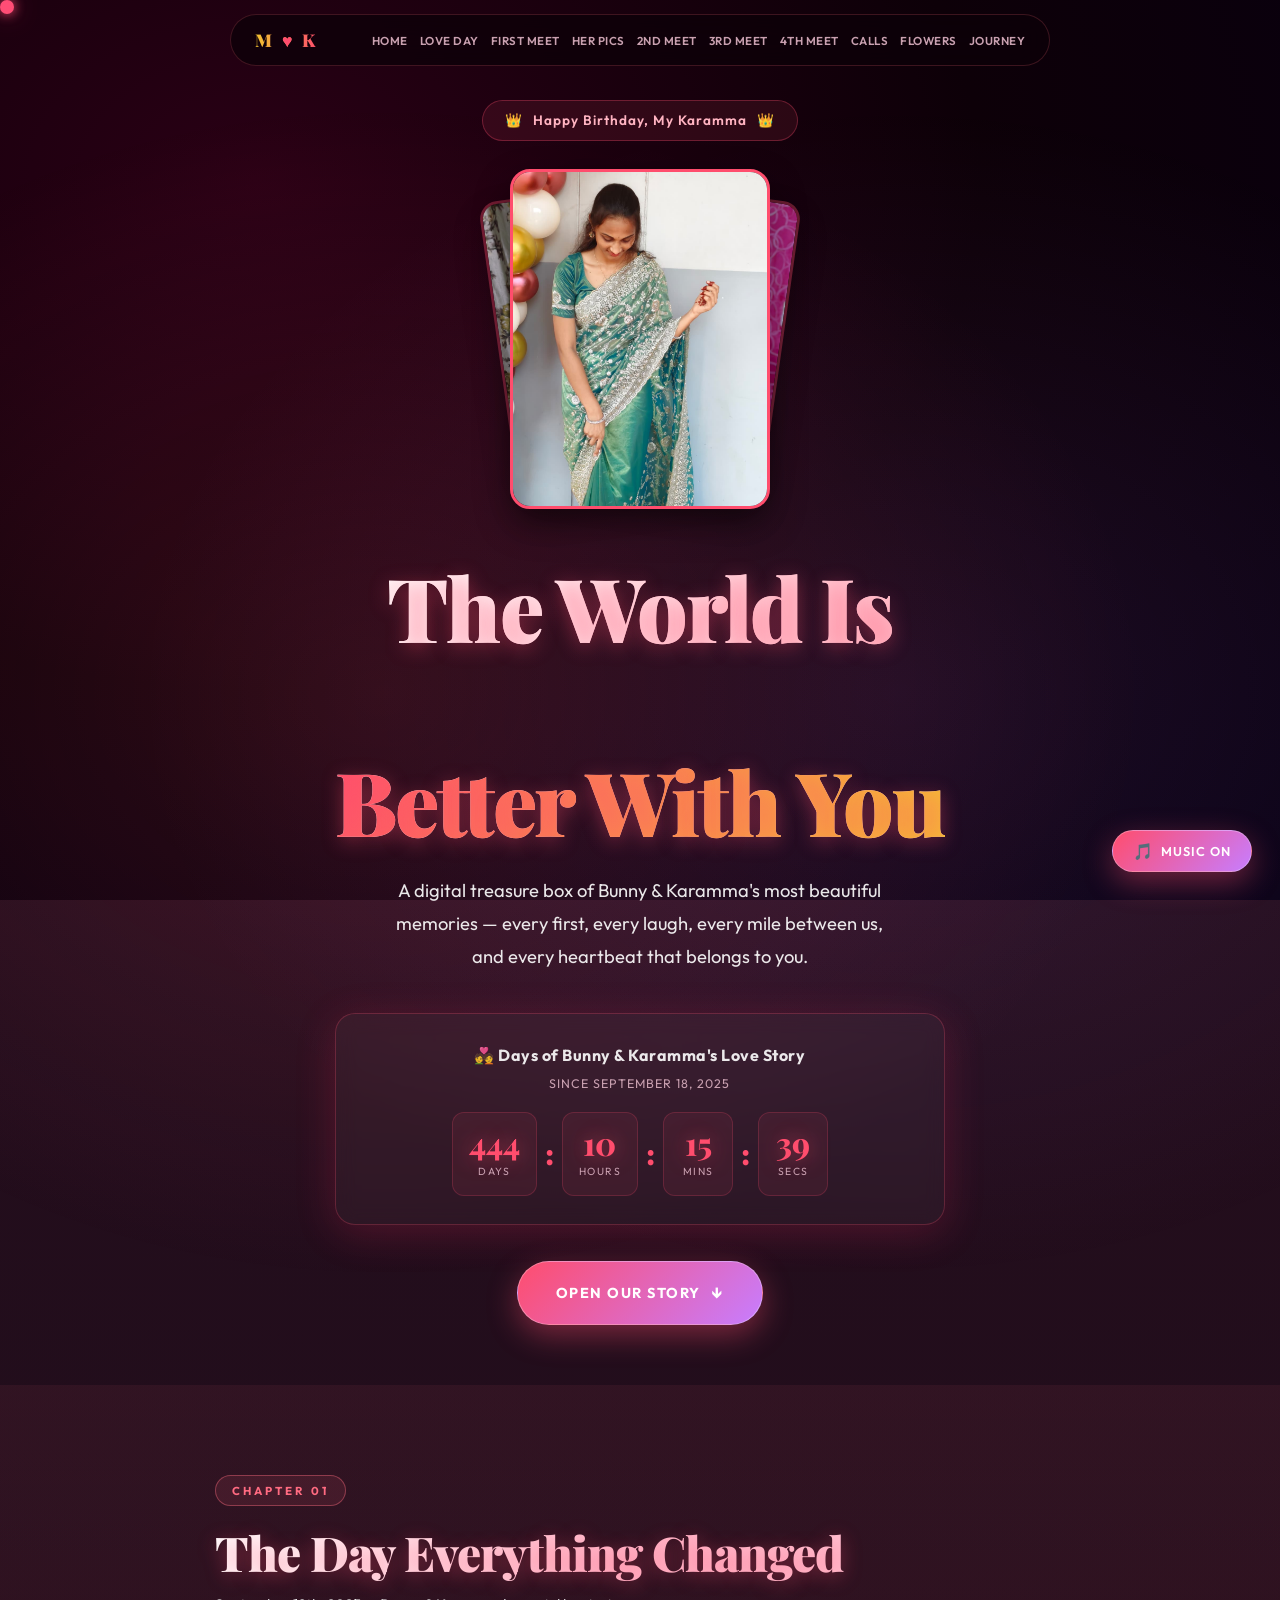
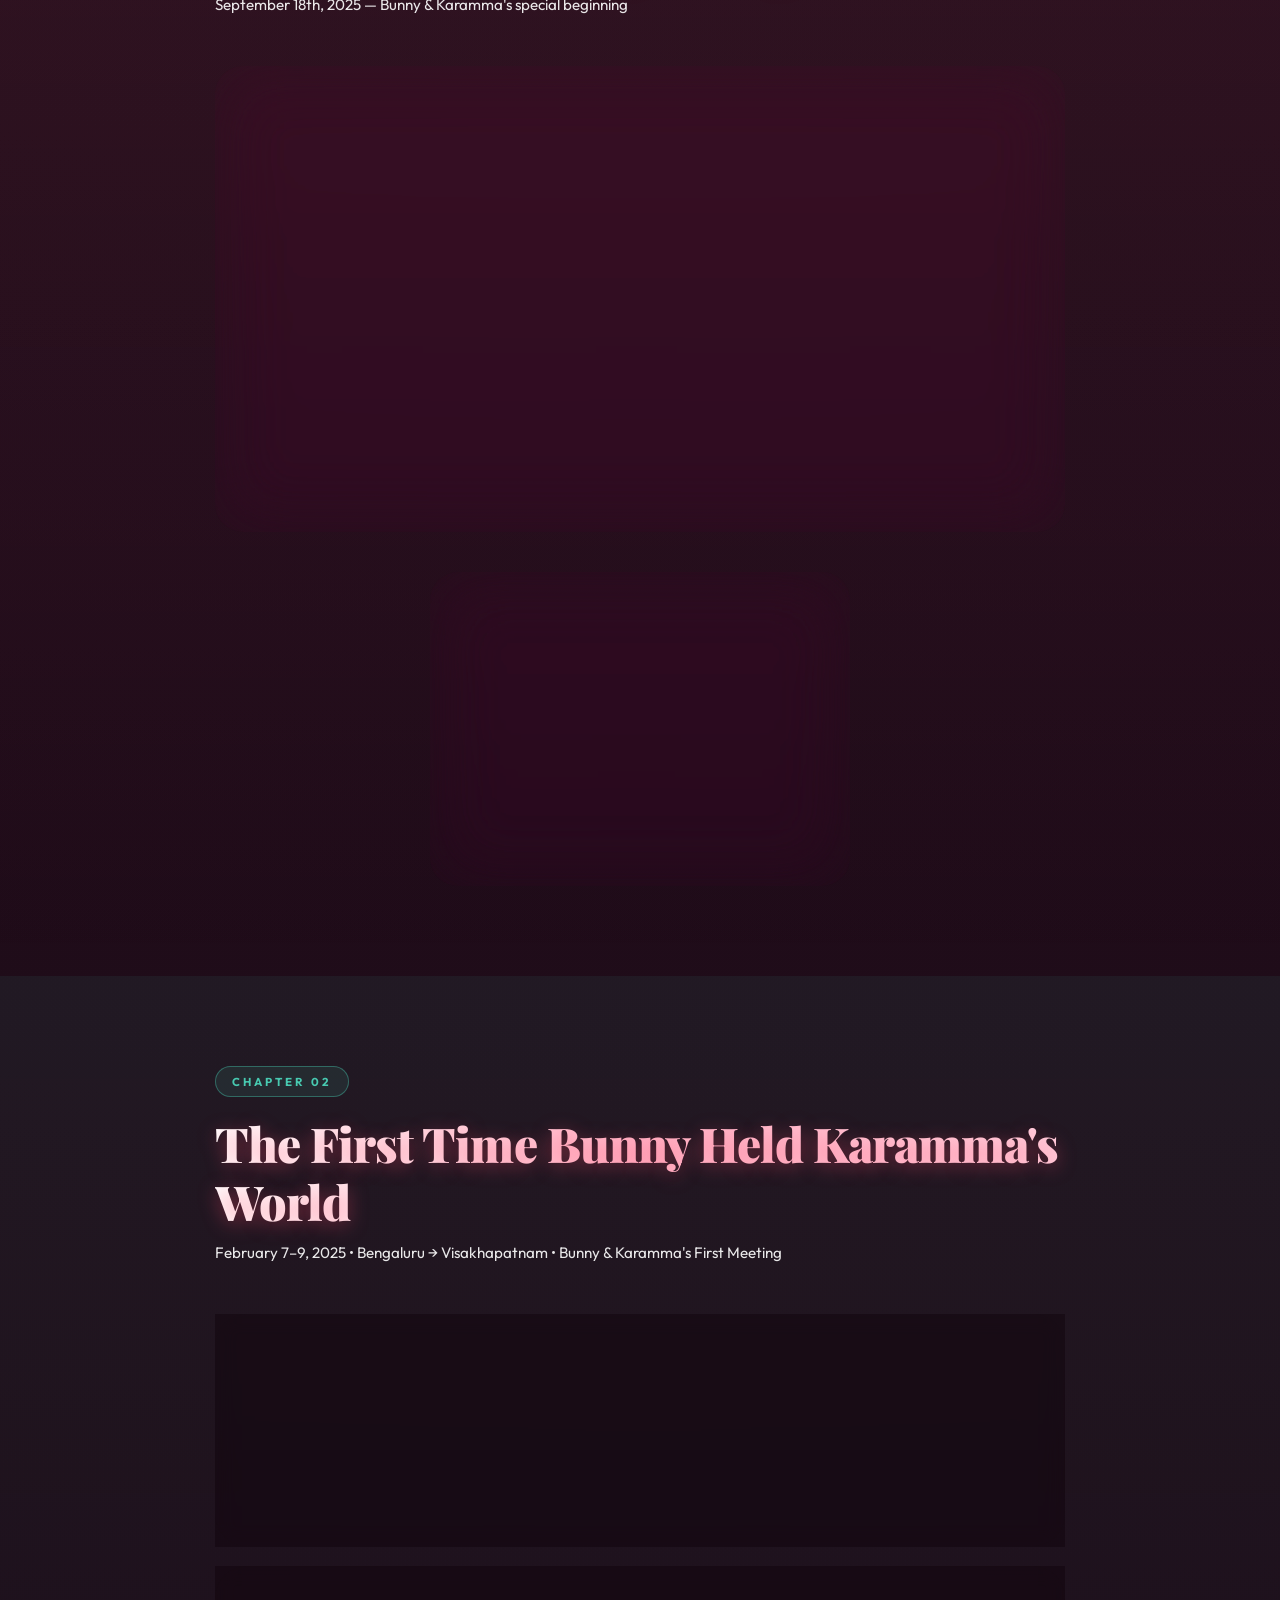
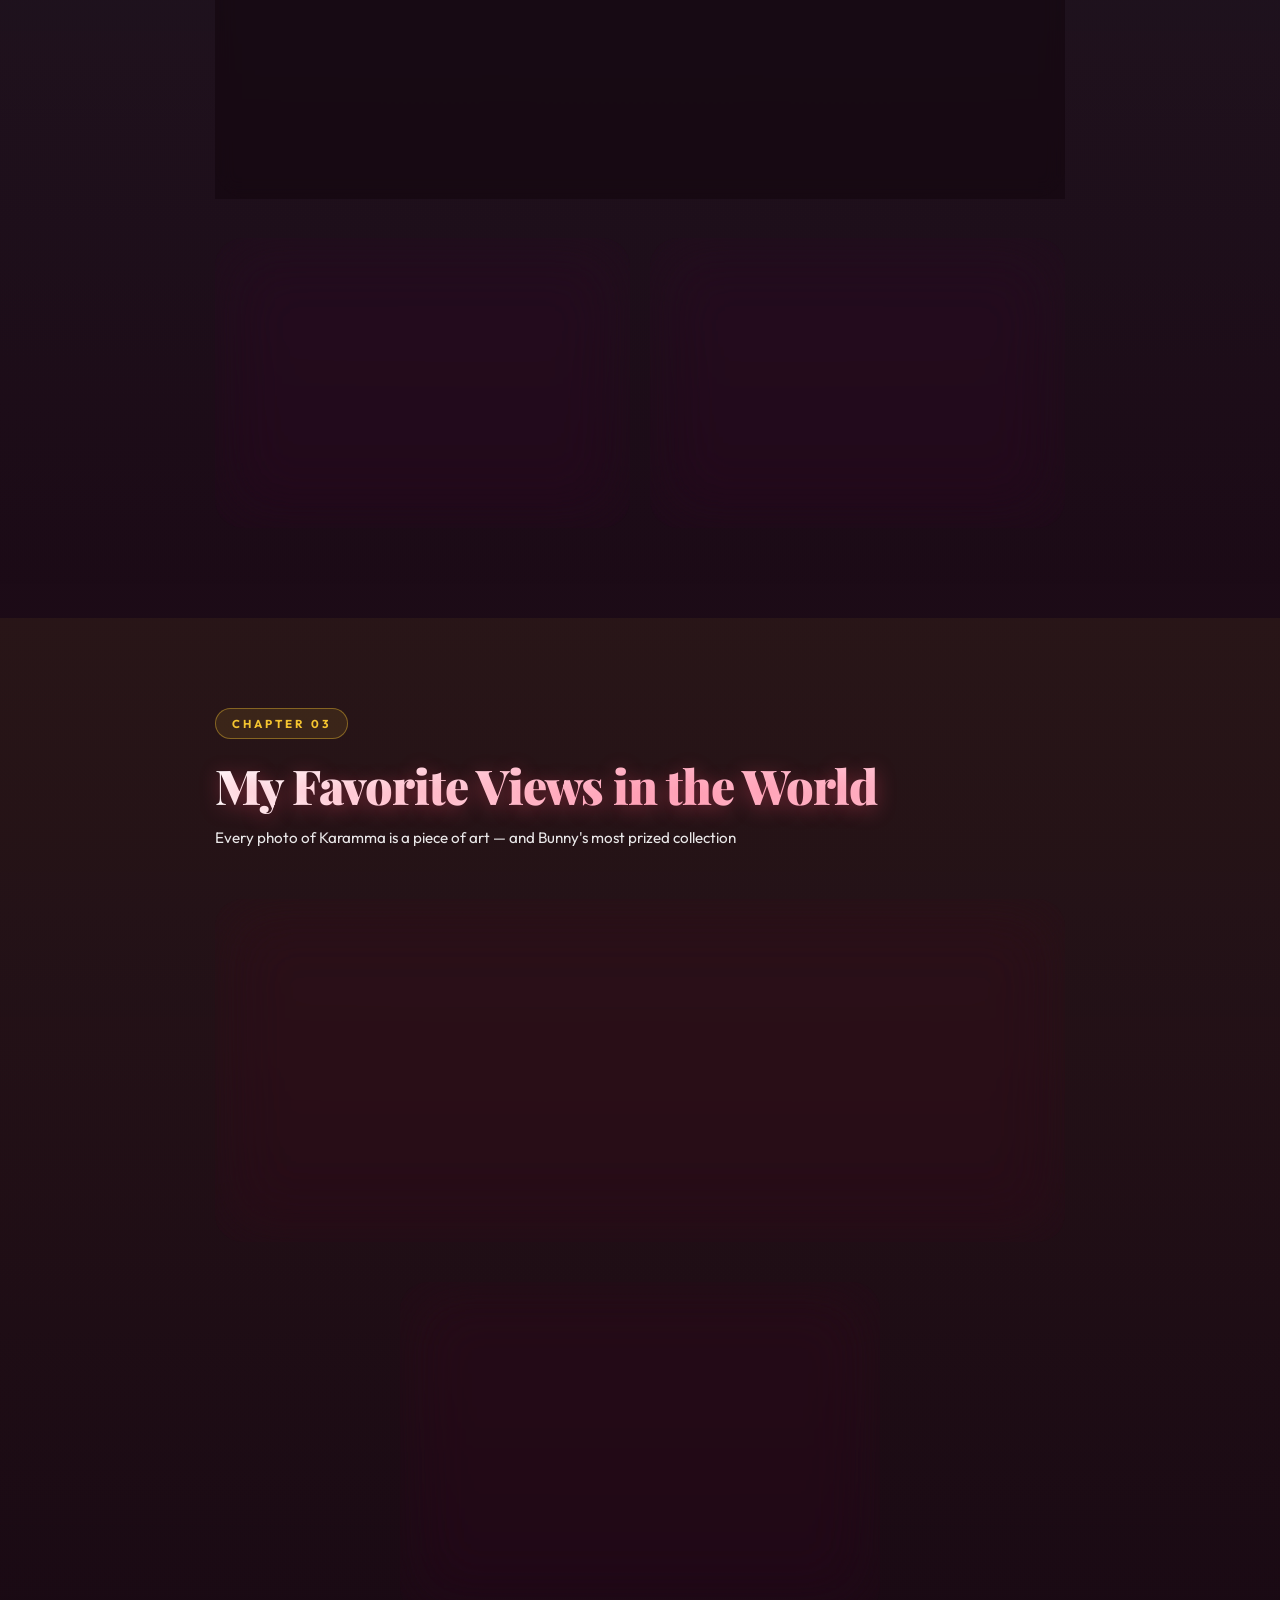
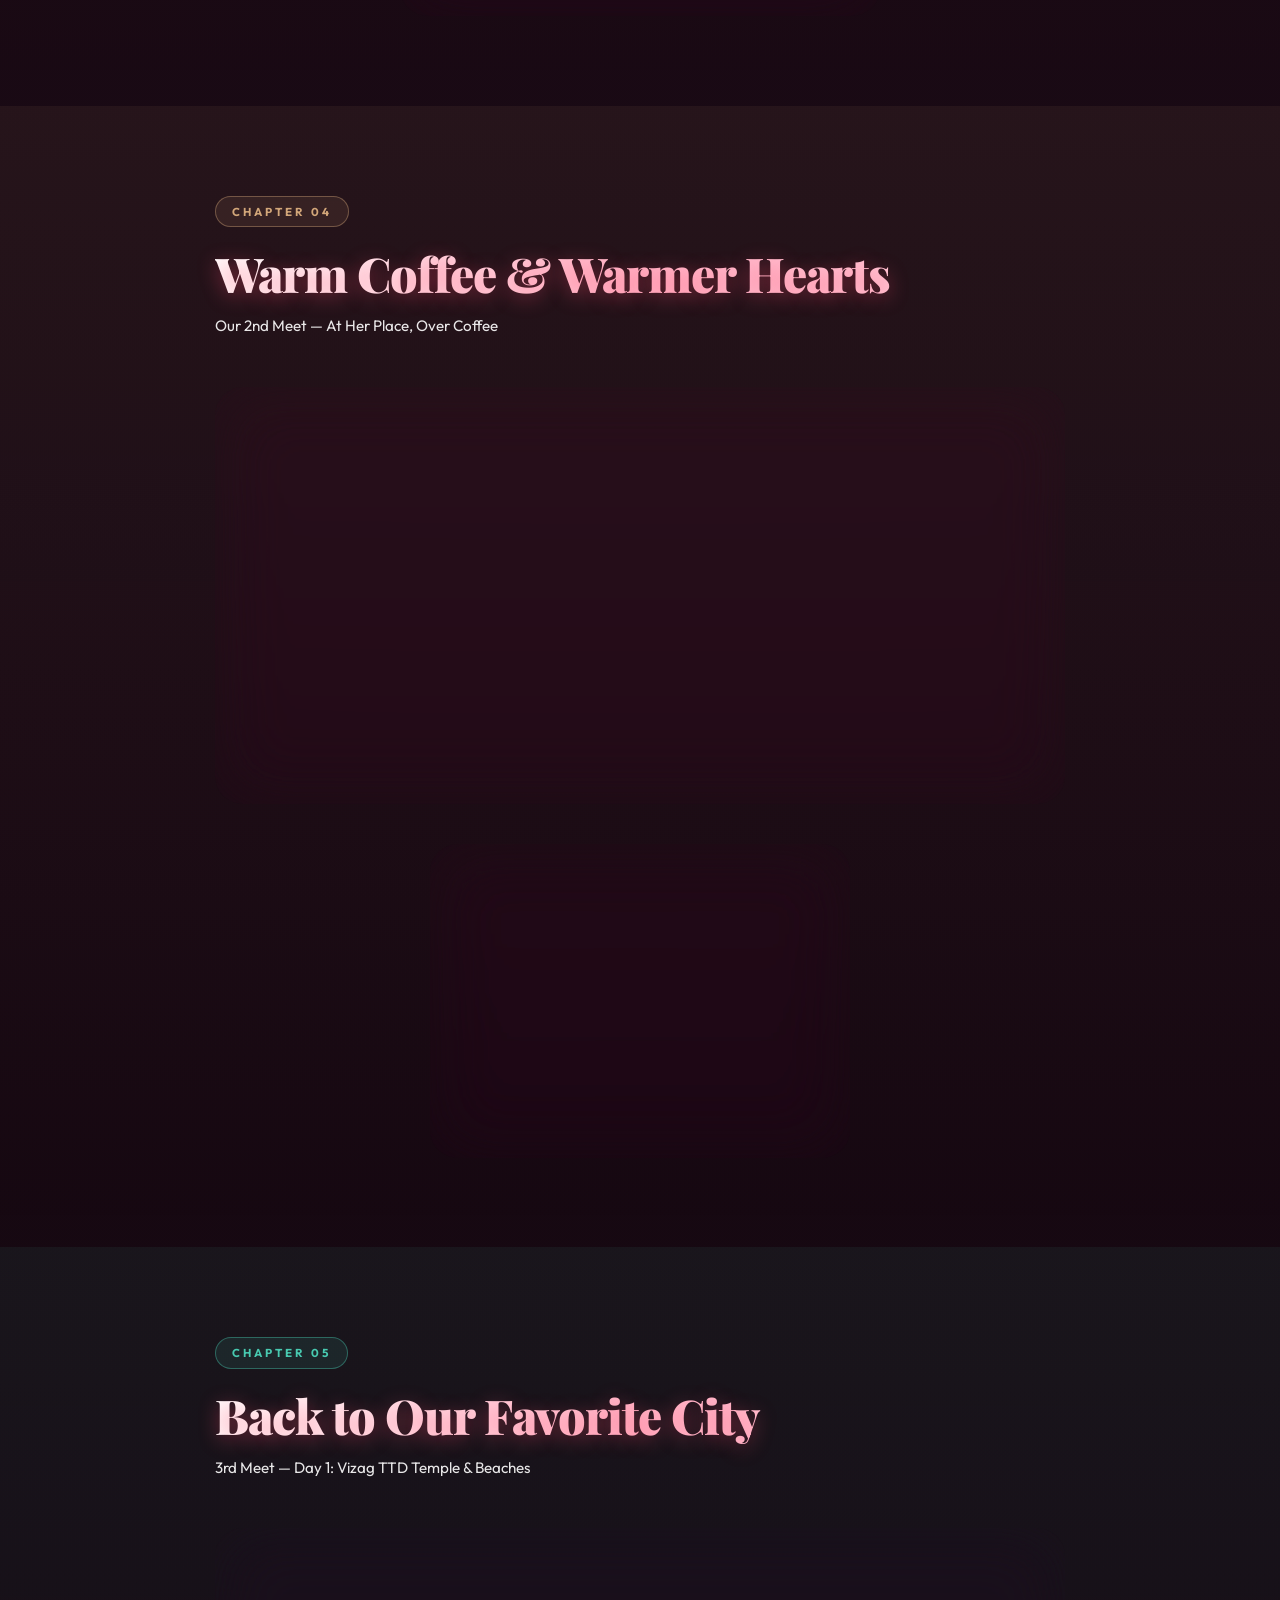
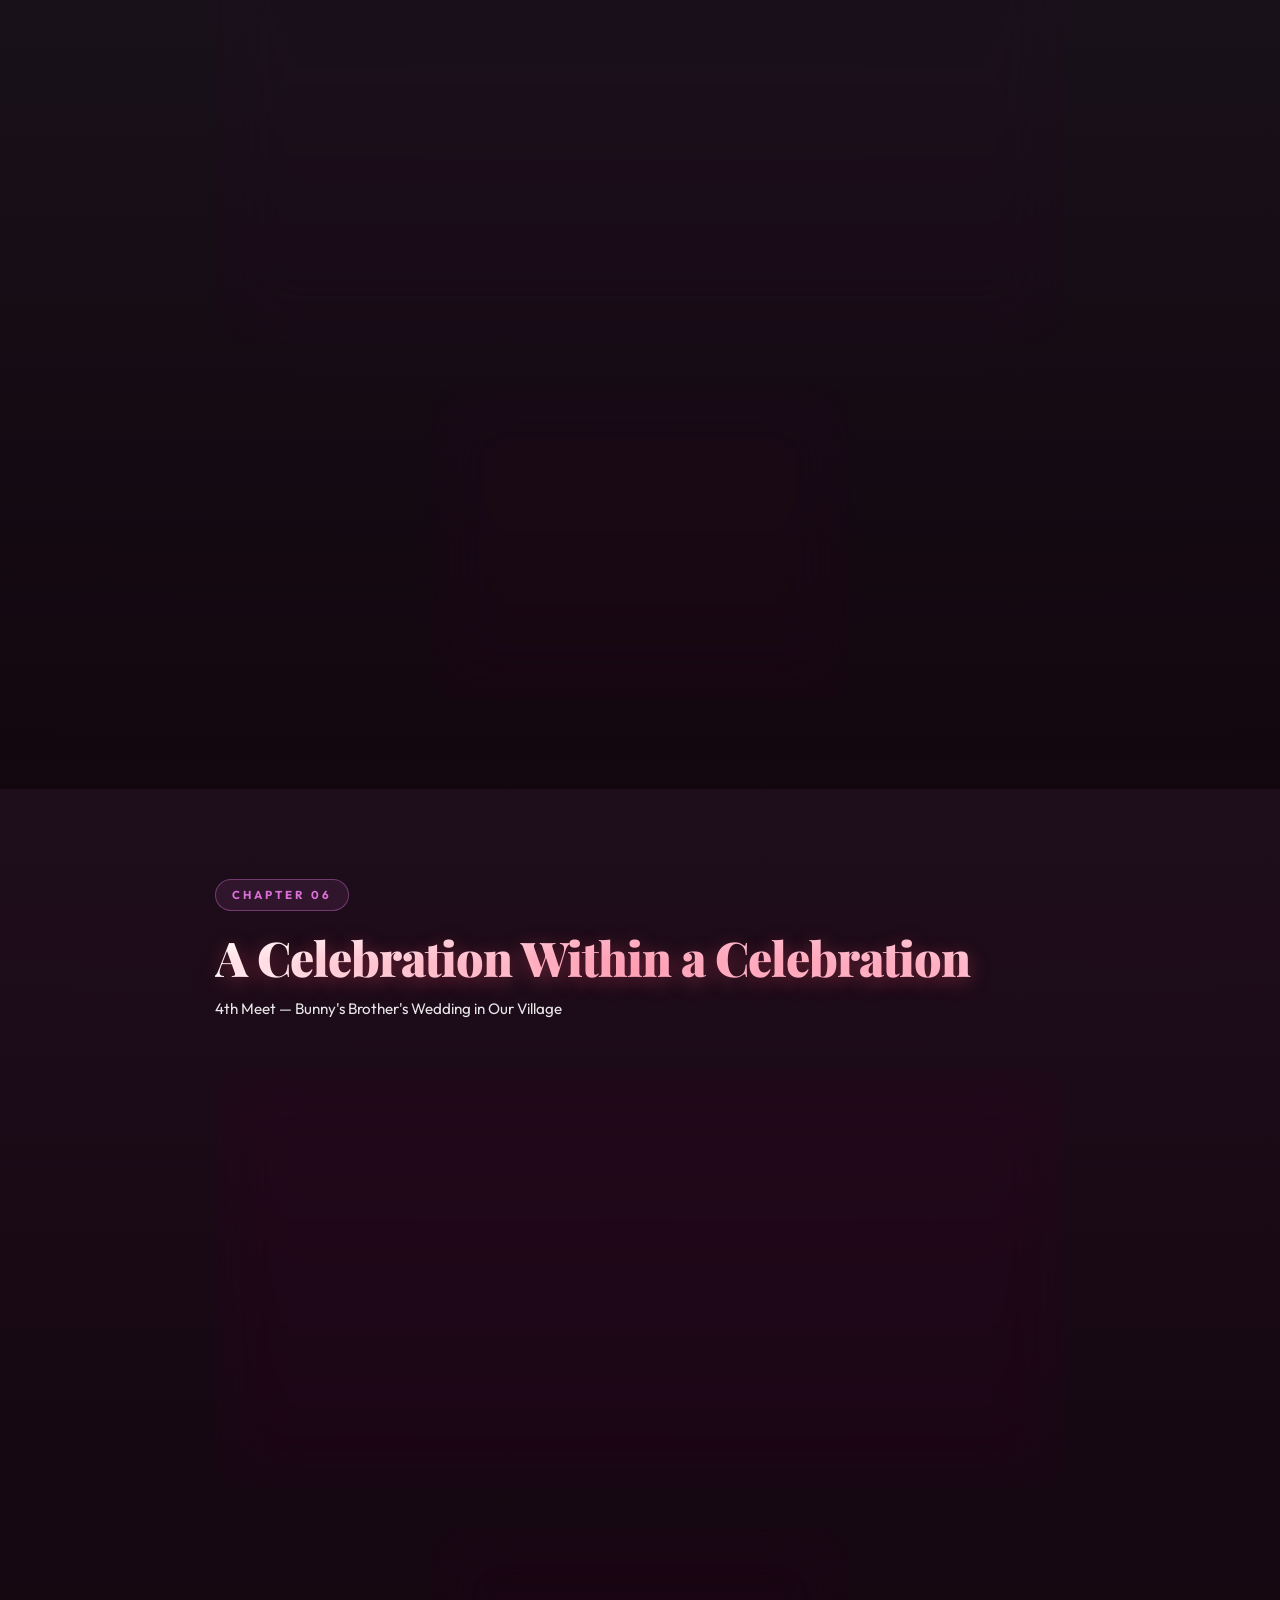
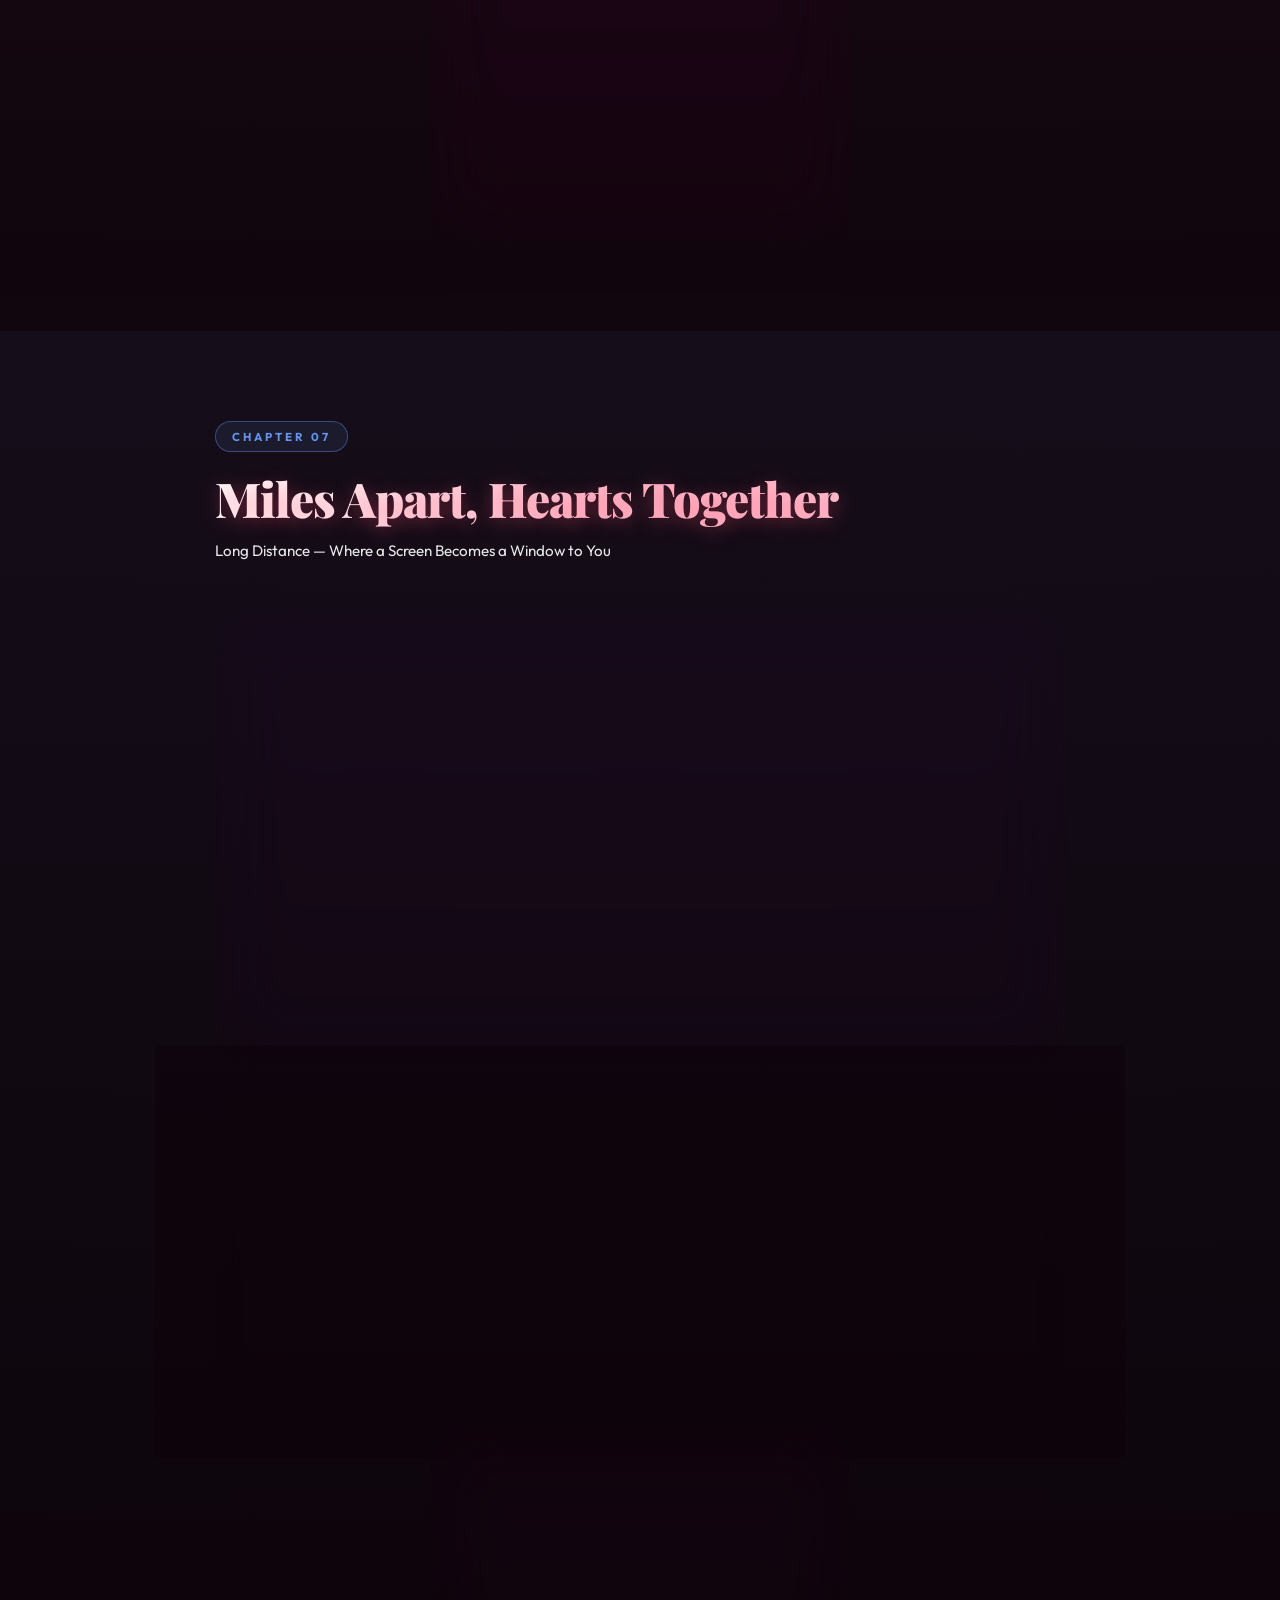
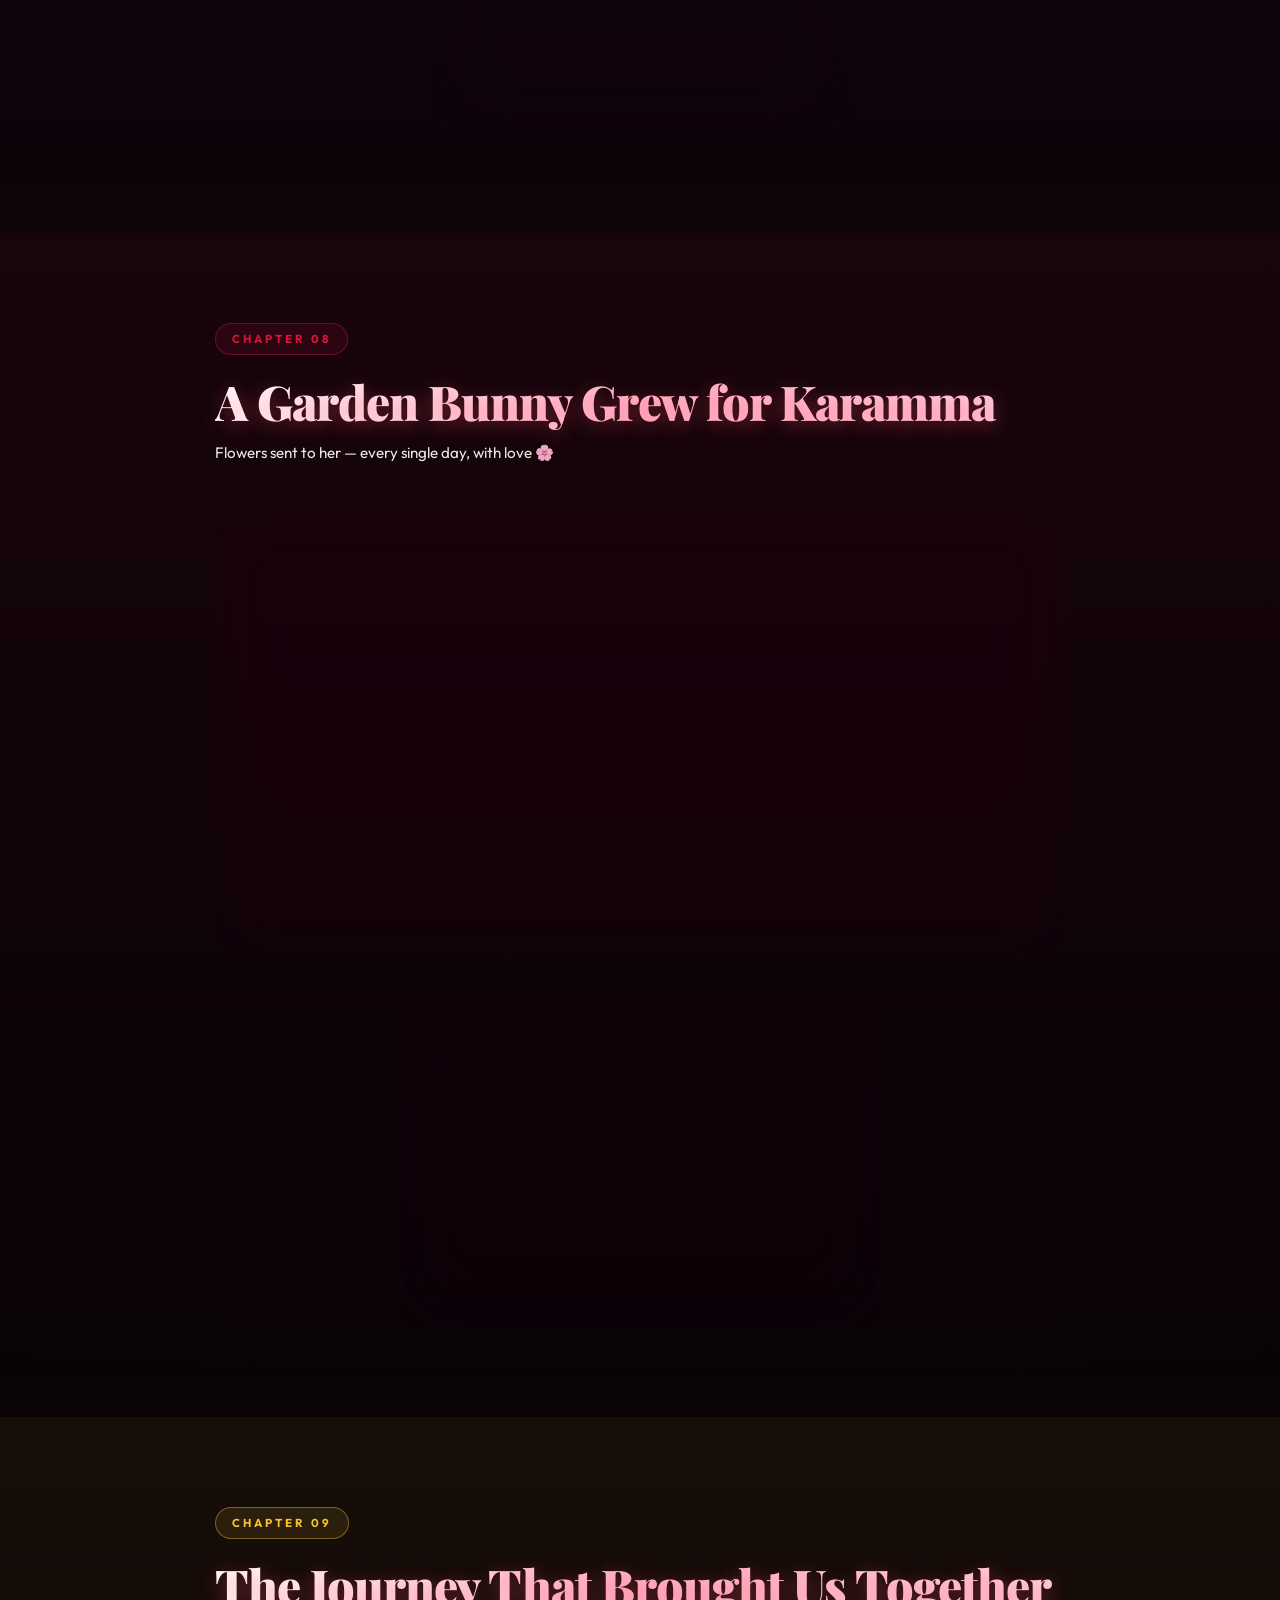
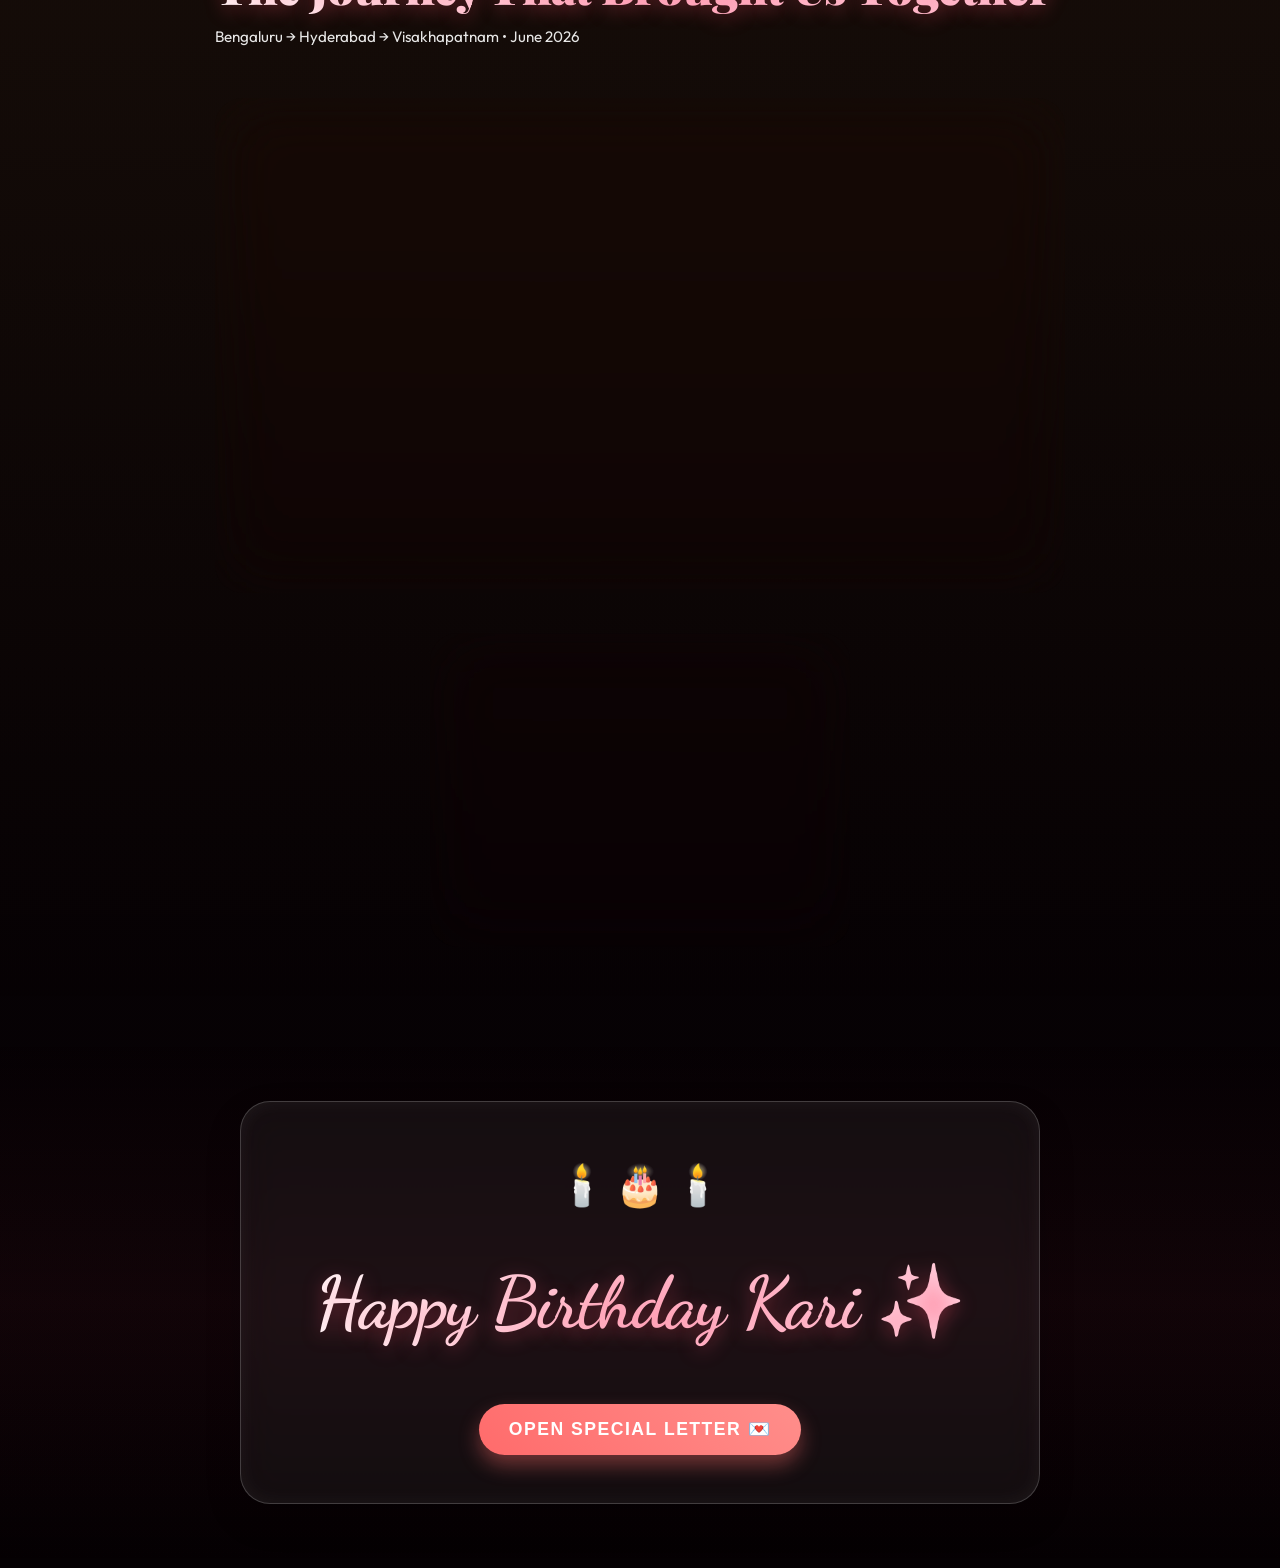
==== chapters.html @ e8f96724 "Update birthday wish text and enhance styling" ====
<!DOCTYPE html>
<html lang="en">

<head>
    <meta charset="UTF-8">
    <meta name="viewport" content="width=device-width, initial-scale=1.0">
    <title>Our Story | Happy Birthday Karishma 🎂</title>
    <link rel="stylesheet" href="chapters_style.css">
    <link rel="preconnect" href="https://fonts.googleapis.com">
    <link rel="preconnect" href="https://fonts.gstatic.com" crossorigin>
    <link
        href="https://fonts.googleapis.com/css2?family=Dancing+Script:wght@600;700&family=Outfit:wght@300;400;600;800&family=Playfair+Display:ital,wght@0,400..900;1,400..900&display=swap"
        rel="stylesheet">
    <!-- ULTRA PREMIUM UI UPGRADE -->
    <style id="luxury-upgrade-styles">
        :root {
            --glass-bg: rgba(18, 5, 12, 0.45) !important;
            --glass-border: rgba(255, 180, 200, 0.25) !important;
            --card-shadow: 0 25px 60px rgba(0, 0, 0, 0.6), 0 0 30px rgba(255, 77, 109, 0.15) !important;
        }

        body {
            background: #050103 radial-gradient(circle at top center, #260f1f 0%, #050103 100%) !important;
            color: #fce8ef !important;
        }

        .glass-card,
        .glass-container,
        .story-card,
        .photo-folder {
            background: linear-gradient(135deg, rgba(255, 255, 255, 0.08) 0%, rgba(255, 255, 255, 0.01) 100%) !important;
            backdrop-filter: blur(35px) saturate(150%) !important;
            -webkit-backdrop-filter: blur(35px) saturate(150%) !important;
            border: 1px solid rgba(255, 255, 255, 0.15) !important;
            box-shadow: 0 30px 60px rgba(0, 0, 0, 0.5), inset 0 1px 0 rgba(255, 255, 255, 0.2) !important;
            transition: transform 0.6s cubic-bezier(0.16, 1, 0.3, 1), box-shadow 0.6s ease, border-color 0.6s ease !important;
            border-radius: 28px !important;
        }

        .glass-card:hover,
        .glass-container:hover,
        .story-card:hover,
        .photo-folder:hover {
            transform: translateY(-8px) scale(1.02) !important;
            box-shadow: 0 40px 80px rgba(0, 0, 0, 0.7), 0 0 50px rgba(255, 77, 109, 0.4), inset 0 1px 0 rgba(255, 255, 255, 0.4) !important;
            border-color: rgba(255, 180, 200, 0.5) !important;
            z-index: 20;
        }

        h1,
        h2,
        h3,
        .login-hero-title,
        .animated-heading,
        .section-title {
            background: linear-gradient(to right, #ffffff, #ffb3c6, #ffd1df) !important;
            -webkit-background-clip: text !important;
            background-clip: text !important;
            -webkit-text-fill-color: transparent !important;
            text-shadow: 0 4px 20px rgba(255, 77, 109, 0.4) !important;
            letter-spacing: -0.02em !important;
        }

        p,
        .login-hero-sub,
        .section-sub,
        .polaroid-caption {
            color: rgba(255, 255, 255, 0.9) !important;
        }

        button,
        .cta-btn,
        .lux-glow-btn,
        .magic-btn-wish {
            background: linear-gradient(135deg, #ff4d6d, #c77dff) !important;
            box-shadow: 0 10px 30px rgba(255, 77, 109, 0.4) !important;
            border: 1px solid rgba(255, 255, 255, 0.3) !important;
            transition: all 0.4s cubic-bezier(0.2, 0.8, 0.2, 1) !important;
            color: white !important;
        }

        button:hover,
        .cta-btn:hover,
        .lux-glow-btn:hover,
        .magic-btn-wish:hover {
            transform: translateY(-5px) scale(1.05) !important;
            box-shadow: 0 15px 40px rgba(255, 77, 109, 0.7), 0 0 20px rgba(199, 125, 255, 0.5) !important;
            filter: brightness(1.1);
        }

        .keypad-button {
            background: rgba(255, 255, 255, 0.05) !important;
            border: 1px solid rgba(255, 255, 255, 0.1) !important;
            color: #fff !important;
        }

        .keypad-button:hover {
            background: rgba(255, 255, 255, 0.2) !important;
            transform: scale(1.12) !important;
            border-color: rgba(255, 77, 109, 0.5) !important;
        }

        .login-card,
        .live-call-ui,
        .day-card {
            background: rgba(13, 0, 8, 0.4) !important;
            border-radius: 32px !important;
        }

        /* Make scrollbars elegant */
        ::-webkit-scrollbar {
            width: 8px;
        }

        ::-webkit-scrollbar-track {
            background: #0d0008;
        }

        ::-webkit-scrollbar-thumb {
            background: linear-gradient(to bottom, #ff4d6d, #c77dff);
            border-radius: 10px;
        }
    </style>
</head>

<body>

    <!-- Floating particles background -->
    <div id="particles-bg"></div>
    <div id="scroll-progress"></div>
    <div class="cursor-follower"></div>

    <!-- Navigation -->
    <nav class="glass-nav">
        <div class="logo">M <span class="heart-logo">♥</span> K</div>
        <ul class="nav-links">
            <li><a href="#hero">Home</a></li>
            <li><a href="#love-day">Love Day</a></li>
            <li><a href="#first-meet">First Meet</a></li>
            <li><a href="#fav-pics">Her Pics</a></li>
            <li><a href="#second-meet">2nd Meet</a></li>
            <li><a href="#third-meet">3rd Meet</a></li>
            <li><a href="#fourth-meet">4th Meet</a></li>
            <li><a href="#video-calls">Calls</a></li>
            <li><a href="#flowers">Flowers</a></li>
            <li><a href="#journey">Journey</a></li>
        </ul>
        <button class="nav-menu-btn" id="nav-menu-btn">☰</button>
    </nav>

    <!-- Mobile drawer -->
    <div class="mobile-drawer" id="mobile-drawer">
        <button class="drawer-close" id="drawer-close">✕</button>
        <ul>
            <li><a href="#hero" class="drawer-link">Home</a></li>
            <li><a href="#love-day" class="drawer-link">Love Day</a></li>
            <li><a href="#first-meet" class="drawer-link">1st Meet (Vizag)</a></li>
            <li><a href="#fav-pics" class="drawer-link">Her Pics</a></li>
            <li><a href="#second-meet" class="drawer-link">2nd Meet (Cafe)</a></li>
            <li><a href="#third-meet" class="drawer-link">3rd Meet (TTD)</a></li>
            <li><a href="#fourth-meet" class="drawer-link">4th Meet (Wedding)</a></li>
            <li><a href="#video-calls" class="drawer-link">Video Calls</a></li>
            <li><a href="#flowers" class="drawer-link">Flowers</a></li>
            <li><a href="#journey" class="drawer-link">Our Journey</a></li>
        </ul>
    </div>

    <main>

        <!-- ===== HERO SECTION ===== -->
        <section id="hero" class="hero-section">
            <div class="balloons-container" id="balloons"></div>
            <div class="hero-content">
                <div class="birthday-badge reveal-up">
                    <span>👑</span> Happy Birthday, My Karamma <span>👑</span>
                </div>

                <!-- 3D Stacked Gallery for Top Images -->
                <div class="hero-stacked-gallery reveal-up" id="hero-stack">
                    <img src="photos/top-images/WhatsApp_Image_2026-07-04_at_12.17.14_PM.jpeg" alt="Top Image 1"
                        class="stack-photo">
                    <img src="photos/top-images/WhatsApp_Image_2026-07-04_at_12.17.40_PM.jpeg" alt="Top Image 2"
                        class="stack-photo">
                    <img src="photos/top-images/WhatsApp_Image_2026-07-04_at_12.18.07_PM.jpeg" alt="Top Image 3"
                        class="stack-photo">
                </div>

                <h1 class="hero-title reveal-up">
                    <span class="gradient-text">The World Is</span><br>
                    <span class="gradient-text-2">Better With You</span>
                </h1>
                <p class="hero-subtitle reveal-up">
                    A digital treasure box of Bunny & Karamma's most beautiful memories — every first, every laugh,
                    every mile between us, and every heartbeat that belongs to you.
                </p>

                <!-- Relationship Counter -->
                <div class="counter-box reveal-up">
                    <p class="counter-label">💑 Days of Bunny & Karamma's Love Story</p>
                    <div class="counter-date-text">Since September 18, 2025</div>
                    <div class="counter-wrap">
                        <div class="counter-unit">
                            <span id="cnt-days">000</span>
                            <label>Days</label>
                        </div>
                        <div class="counter-sep">:</div>
                        <div class="counter-unit">
                            <span id="cnt-hours">00</span>
                            <label>Hours</label>
                        </div>
                        <div class="counter-sep">:</div>
                        <div class="counter-unit">
                            <span id="cnt-mins">00</span>
                            <label>Mins</label>
                        </div>
                        <div class="counter-sep">:</div>
                        <div class="counter-unit">
                            <span id="cnt-secs">00</span>
                            <label>Secs</label>
                        </div>
                    </div>
                </div>

                <a href="#love-day" class="cta-btn reveal-up">
                    Open Our Story <span>↓</span>
                </a>
            </div>
            <div class="hero-hearts" id="hero-hearts"></div>
        </section>

        <!-- ===== SECTION 1: LOVE CONFESSION DAY ===== -->
        <section id="love-day" class="memory-section theme-love">
            <div class="section-inner">
                <div class="section-tag">Chapter 01</div>
                <h2 class="section-title">The Day Everything Changed</h2>
                <p class="section-sub">September 18th, 2025 — Bunny & Karamma's special beginning</p>

                <div class="story-card vertical-card reveal-up">
                    <div class="story-text-block">
                        <div class="story-icon">💌</div>
                        <h3>When Two Hearts Spoke</h3>
                        <p>
                            There are moments in life so rare that the universe itself seems to hold its breath.
                            September 18th, 2025 was one such day. The words that had lived silently inside Bunny and
                            Karamma's hearts
                            for so long finally found their voice — and the world felt entirely different after that.
                        </p>
                        <p>
                            From that moment on, every morning felt like a gift and every night felt like a promise.
                            Two people, Bunny and Karamma, chose each other, truly and completely.
                        </p>
                        <div class="story-date-badge">📅 September 18, 2025</div>
                    </div>
                </div>

                <!-- Photo Folder Box -->
                <div class="photo-folder-wrap">
                    <div class="photo-folder reveal-up" onclick="openLightbox('love-confession')">
                        <div class="folder-icon-wrap">
                            <div class="folder-icon">💝</div>
                            <div class="folder-glow"></div>
                        </div>
                        <div class="folder-info">
                            <h4>Love Confession Day</h4>
                            <p>Our most precious moments</p>
                            <span class="open-hint">Click to open ♥</span>
                        </div>
                    </div>
                </div>
            </div>
        </section>

        <!-- ===== SECTION 2: FIRST MEET — VIZAG TRIP ===== -->
        <section id="first-meet" class="memory-section theme-beach">
            <div class="section-inner">
                <div class="section-tag">Chapter 02</div>
                <h2 class="section-title">The First Time Bunny Held Karamma's World</h2>
                <p class="section-sub">February 7–9, 2025 • Bengaluru → Visakhapatnam • Bunny & Karamma's First Meeting
                </p>

                <!-- Day 1 -->
                <div class="day-card reveal-up">
                    <div class="day-badge">Day 1 — Feb 7</div>
                    <div class="day-content">
                        <div class="day-icon">🛕</div>
                        <div class="day-text">
                            <h3>Simhachalam Temple, Visakhapatnam</h3>
                            <p>
                                Traveling all the way from Bengaluru with a heart full of anticipation —
                                Bunny's very first meeting with Karamma was like stepping into a dream. Together we
                                visited
                                the sacred Simhachalam temple, climbing those steps side by side, seeking
                                blessings for something that had already been written in the stars.
                            </p>
                        </div>
                    </div>
                </div>

                <!-- Day 2 -->
                <div class="day-card reveal-up">
                    <div class="day-badge">Day 2 — Feb 8</div>
                    <div class="day-content">
                        <div class="day-icon">🌊</div>
                        <div class="day-text">
                            <h3>Vizag Beaches & Parks</h3>
                            <p>
                                Day two was all about the ocean breeze, golden sand, and laughter that echoed
                                across the water. Bunny and Karamma walked along the shores of Visakhapatnam — the waves
                                playing
                                a soundtrack only love could compose. The parks, the views, the little moments of
                                looking at each other without needing any words.
                            </p>
                        </div>
                    </div>
                </div>

                <!-- Two photo folder boxes for Day 1 and Day 2 -->
                <div class="folder-row">
                    <div class="photo-folder small reveal-up" onclick="openLightbox('first-meet-day1')">
                        <div class="folder-icon-wrap">
                            <div class="folder-icon">💝</div>
                        </div>
                        <div class="folder-info">
                            <h4>Day 1 — Temple Visit</h4>
                            <p>Simhachalam, Vizag</p>
                            <span class="open-hint">Click to open ♥</span>
                        </div>
                    </div>
                    <div class="photo-folder small reveal-up" onclick="openLightbox('first-meet-day2')">
                        <div class="folder-icon-wrap">
                            <div class="folder-icon">💝</div>
                        </div>
                        <div class="folder-info">
                            <h4>Day 2 — Beaches &amp; Parks</h4>
                            <p>Visakhapatnam (Day 2 files)</p>
                            <span class="open-hint">Click to open ♥</span>
                        </div>
                    </div>
                </div>
            </div>
        </section>

        <!-- ===== SECTION 3: FAVORITE PICS OF HER ===== -->
        <section id="fav-pics" class="memory-section theme-sunset">
            <div class="section-inner">
                <div class="section-tag">Chapter 03</div>
                <h2 class="section-title">My Favorite Views in the World</h2>
                <p class="section-sub">Every photo of Karamma is a piece of art — and Bunny's most prized collection</p>

                <div class="story-card vertical-card reveal-up">
                    <div class="story-text-block">
                        <div class="story-icon">📸</div>
                        <h3>More Beautiful Than Any Sunset</h3>
                        <p>
                            People search the world for the most beautiful things to photograph —
                            mountains, sunsets, oceans. I found mine in Karamma's smile. These are Bunny's
                            absolute favorites — the ones that remind me exactly why I'm so lucky to love her.
                        </p>
                    </div>
                </div>

                <div class="photo-folder-wrap">
                    <div class="photo-folder big-folder reveal-up" onclick="openLightbox('fav-pics')">
                        <div class="folder-icon-wrap">
                            <div class="folder-icon">💝</div>
                            <div class="folder-glow gold-glow"></div>
                        </div>
                        <div class="folder-info">
                            <h4>My Favorite Pics of Her ✨</h4>
                            <p>She's everything beautiful in one frame</p>
                            <span class="open-hint">Click to open ♥</span>
                        </div>
                    </div>
                </div>
            </div>
        </section>

        <!-- ===== SECTION 4: SECOND MEET — CAFE ===== -->
        <section id="second-meet" class="memory-section theme-cafe">
            <div class="section-inner">
                <div class="section-tag">Chapter 04</div>
                <h2 class="section-title">Warm Coffee & Warmer Hearts</h2>
                <p class="section-sub">Our 2nd Meet — At Her Place, Over Coffee</p>

                <div class="story-card vertical-card reveal-up">
                    <div class="story-text-block">
                        <div class="story-icon">☕</div>
                        <h3>The Cafe Chapter</h3>
                        <p>
                            Our second meeting was intimate and beautiful — meeting at Karamma's place,
                            sitting across from each other in a cozy cafe, watching the world outside
                            while Bunny & Karamma's little world inside grew even more special. Every sip of coffee
                            tasted better beside her. Every conversation felt like coming home.
                        </p>
                        <p>
                            That day confirmed everything Bunny already knew — Karamma is my comfort,
                            my peace, my favorite place to be.
                        </p>
                    </div>
                </div>

                <div class="photo-folder-wrap">
                    <div class="photo-folder reveal-up" onclick="openLightbox('second-meet-cafe')">
                        <div class="folder-icon-wrap">
                            <div class="folder-icon">💝</div>
                            <div class="folder-glow pink-glow"></div>
                        </div>
                        <div class="folder-info">
                            <h4>2nd Meet — The Cafe Day</h4>
                            <p>Coffee, conversations & her smile</p>
                            <span class="open-hint">Click to open ♥</span>
                        </div>
                    </div>
                </div>
            </div>
        </section>

        <!-- ===== SECTION 5: THIRD MEET — VIZAG TTD & BEACHES ===== -->
        <section id="third-meet" class="memory-section theme-beach">
            <div class="section-inner">
                <div class="section-tag">Chapter 05</div>
                <h2 class="section-title">Back to Our Favorite City</h2>
                <p class="section-sub">3rd Meet — Day 1: Vizag TTD Temple & Beaches</p>

                <div class="story-card vertical-card reveal-up">
                    <div class="story-text-block">
                        <div class="story-icon">🌅</div>
                        <h3>Blessings & Blue Horizons</h3>
                        <p>
                            Visakhapatnam called us back, and we answered. Our third meeting brought Bunny and Karamma
                            to the sacred TTD temple in Vizag — seeking blessings with our hearts full
                            of gratitude. And then, the beaches again — our ocean, our breeze, our waves.
                        </p>
                        <p>
                            There's something magical about Vizag with Karamma. The city seems to recognize
                            us — as if it too has memorized Bunny & Karamma's story.
                        </p>
                    </div>
                </div>

                <div class="photo-folder-wrap">
                    <div class="photo-folder reveal-up" onclick="openLightbox('third-meet-vizag')">
                        <div class="folder-icon-wrap">
                            <div class="folder-icon">💝</div>
                            <div class="folder-glow teal-glow"></div>
                        </div>
                        <div class="folder-info">
                            <h4>3rd Meet — Vizag TTD & Beaches</h4>
                            <p>Temple blessings & ocean sunsets</p>
                            <span class="open-hint">Click to open ♥</span>
                        </div>
                    </div>
                </div>
            </div>
        </section>

        <!-- ===== SECTION 6: FOURTH MEET — MUTUAL WEDDING ===== -->
        <section id="fourth-meet" class="memory-section theme-wedding">
            <div class="section-inner">
                <div class="section-tag">Chapter 06</div>
                <h2 class="section-title">A Celebration Within a Celebration</h2>
                <p class="section-sub">4th Meet — Bunny's Brother's Wedding in Our Village</p>

                <div class="story-card vertical-card reveal-up">
                    <div class="story-text-block">
                        <div class="story-icon">💒</div>
                        <h3>A Wedding We Both Remember Differently</h3>
                        <p>
                            Bunny's brother's wedding day was one of the most joyous days for our family —
                            and it became even more special because Karamma was there. In our village,
                            surrounded by flowers, lights, and celebration, we shared moments that
                            belonged only to us.
                        </p>
                        <p>
                            While everyone celebrated one union, Bunny's heart was quietly celebrating another —
                            the beautiful bond that grows between Bunny and Karamma every single day.
                        </p>
                    </div>
                </div>

                <div class="photo-folder-wrap">
                    <div class="photo-folder reveal-up" onclick="openLightbox('fourth-meet-wedding')">
                        <div class="folder-icon-wrap">
                            <div class="folder-icon">💝</div>
                            <div class="folder-glow wedding-glow"></div>
                        </div>
                        <div class="folder-info">
                            <h4>4th Meet — The Wedding Day</h4>
                            <p>My brother's wedding • Our village</p>
                            <span class="open-hint">Click to open ♥</span>
                        </div>
                    </div>
                </div>
            </div>
        </section>

        <!-- ===== SECTION 7: VIDEO CALL SCREENSHOTS ===== -->
        <section id="video-calls" class="memory-section theme-night">
            <div class="section-inner">
                <div class="section-tag">Chapter 07</div>
                <h2 class="section-title">Miles Apart, Hearts Together</h2>
                <p class="section-sub">Long Distance — Where a Screen Becomes a Window to You</p>

                <div class="story-card vertical-card reveal-up">
                    <div class="story-text-block">
                        <div class="story-icon">📱</div>
                        <h3>Every Late Night Call Was Worth It</h3>
                        <p>
                            Distance can't erase what Bunny and Karamma have. Every video call — the late night ones,
                            the "just wanted to see your face" ones, the ones where we fell asleep
                            together even miles apart — each one is a thread woven into the fabric of us.
                        </p>
                        <p>
                            The screen was just a frame; the love inside it was real, warm, and infinite.
                            These screenshots carry Bunny & Karamma's midnight laughter, the sleepy "good nights,"
                            and the quiet joy of simply existing in each other's presence.
                        </p>
                    </div>
                </div>

                <!-- Live Call UI for aesthetic -->
                <div class="live-call-ui reveal-up">
                    <div class="call-header-bar">
                        <span class="live-dot"></span>
                        <span class="call-status">Connected • <span id="call-duration">00:00:00</span></span>
                        <span class="call-type">❤️ Bunny & Karamma</span>
                    </div>
                    <div class="call-content">
                        <p class="call-quote">"Counting the days until I see your face for real, Bunny… 💕"</p>
                        <p class="call-quote reply">"Miss you more than words can say, my Karamma. Good night. 🌙"</p>
                    </div>
                    <div class="call-stats">
                        <span>📞 Countless hours logged</span>
                        <span>🌙 Infinite good nights</span>
                        <span>💬 One shared dream</span>
                    </div>
                </div>

                <div class="photo-folder-wrap">
                    <div class="photo-folder reveal-up" onclick="openLightbox('video-calls')">
                        <div class="folder-icon-wrap">
                            <div class="folder-icon">💝</div>
                            <div class="folder-glow blue-glow"></div>
                        </div>
                        <div class="folder-info">
                            <h4>Video Call Screenshots</h4>
                            <p>Our long-distance love, captured</p>
                            <span class="open-hint">Click to open ♥</span>
                        </div>
                    </div>
                </div>
            </div>
        </section>

        <!-- ===== SECTION 8: FLOWER COLLECTION ===== -->
        <section id="flowers" class="memory-section theme-flowers">
            <div class="section-inner">
                <div class="section-tag">Chapter 08</div>
                <h2 class="section-title">A Garden Bunny Grew for Karamma</h2>
                <p class="section-sub">Flowers sent to her — every single day, with love 🌸</p>

                <div class="story-card vertical-card reveal-up">
                    <div class="story-text-block">
                        <div class="story-icon">🌹</div>
                        <h3>Daily Blooms, Daily Love</h3>
                        <p>
                            Every morning Bunny thought of his Karamma, he sent a flower — not because he had to,
                            but because he wanted her day to begin knowing she is adored.
                            Red roses for the passion, pink for the tenderness, yellow for the joy
                            she brings, and white for the purity of what we share.
                        </p>
                        <p>
                            This is Bunny's daily garden — a collection of every bloom sent with a heart
                            full of love, one flower at a time.
                        </p>
                        <div class="flower-emojis">🌹 🌷 🌸 🌺 💐 🌼 🌻 🏵️</div>
                    </div>
                </div>

                <div class="photo-folder-wrap">
                    <div class="photo-folder big-folder reveal-up" onclick="openLightbox('flowers')">
                        <div class="folder-icon-wrap">
                            <div class="folder-icon">💝</div>
                            <div class="folder-glow rose-glow"></div>
                        </div>
                        <div class="folder-info">
                            <h4>My Daily Flower Collection</h4>
                            <p>Every bloom sent to her with love</p>
                            <span class="open-hint">Click to open ♥</span>
                        </div>
                    </div>
                </div>
            </div>
        </section>

        <!-- ===== SECTION 9: THE JOURNEY THAT BROUGHT US TOGETHER ===== -->
        <section id="journey" class="memory-section theme-sunset">
            <div class="section-inner">
                <div class="section-tag">Chapter 09</div>
                <h2 class="section-title">The Journey That Brought Us Together</h2>
                <p class="section-sub">Bengaluru → Hyderabad → Visakhapatnam • June 2026</p>

                <div class="story-card vertical-card reveal-up">
                    <div class="story-text-block">
                        <div class="story-icon">🚂</div>
                        <h3>Two Cities, One Destination</h3>
                        <p>
                            To see you, no distance was too long. Bunny set off from Bengaluru, traveling by bus all the
                            way to Hyderabad.
                            The excitement of finally seeing Karamma made every mile fly by.
                            When we finally met in Hyderabad, it was pure magic.
                            From there, we both traveled by train from Hyderabad to Vizag.
                            Sharing that train journey, talking for hours, watching the tracks unfold,
                            we were traveling into our future.
                        </p>
                        <p>
                            Bunny had brought some special accessories and gifts for his Karamma before starting. Seeing
                            the glow in your eyes
                            as you opened them is a memory Bunny will carry in his heart forever.
                        </p>
                        <div class="story-date-badge">📅 June 2026</div>
                    </div>
                </div>

                <!-- Photo Folder Box -->
                <div class="photo-folder-wrap">
                    <div class="photo-folder reveal-up" onclick="openLightbox('journey')">
                        <div class="folder-icon-wrap">
                            <div class="folder-icon">💝</div>
                            <div class="folder-glow gold-glow"></div>
                        </div>
                        <div class="folder-info">
                            <h4>Our Journey Together</h4>
                            <p>Bengaluru to Hyderabad by bus, Hyd to Vizag by train</p>
                            <span class="open-hint">Click to open ♥</span>
                        </div>
                    </div>
                </div>
            </div>
        </section>

        <!-- ===== BIRTHDAY WISH SECTION ===== -->
        <style>
            /* Premium Innovative Wish Section */
            .wish-section {
                position: relative;
                overflow: hidden;
                padding: 4rem 2rem;
            }

            .glass-wish-card {
                background: rgba(255, 255, 255, 0.05);
                backdrop-filter: blur(20px);
                border: 1px solid rgba(255, 255, 255, 0.2);
                border-radius: 30px;
                padding: 3rem;
                box-shadow: 0 15px 35px rgba(0, 0, 0, 0.2), inset 0 0 20px rgba(255, 255, 255, 0.05);
                text-align: center;
                position: relative;
                z-index: 10;
                max-width: 800px;
                margin: 0 auto;
            }

            .magic-btn-wish {
                background: linear-gradient(45deg, #ff6b6b, #ff8e8b) !important;
                border: none !important;
                box-shadow: 0 10px 20px rgba(255, 107, 107, 0.4) !important;
                transition: transform 0.3s, box-shadow 0.3s;
                position: relative;
                overflow: hidden;
                color: white;
                padding: 15px 30px;
                border-radius: 50px;
                font-weight: bold;
                font-size: 1.1rem;
                cursor: pointer;
            }

            .magic-btn-wish:hover {
                transform: translateY(-5px) scale(1.05);
                box-shadow: 0 15px 30px rgba(255, 107, 107, 0.6) !important;
            }

            .secret-envelope {
                margin-top: 3rem;
                perspective: 1200px;
            }

            .luxury-letter {
                background: linear-gradient(135deg, rgba(255, 255, 255, 0.95), rgba(255, 240, 245, 0.95));
                border-left: 6px solid #ff4757;
                border-radius: 15px;
                padding: 3rem;
                color: #333;
                box-shadow: 0 20px 50px rgba(0, 0, 0, 0.2);
                position: relative;
                transform-origin: top;
                animation: openLetter 1.2s cubic-bezier(0.175, 0.885, 0.32, 1.275) forwards;
            }

            @keyframes openLetter {
                0% {
                    transform: rotateX(-90deg);
                    opacity: 0;
                }

                100% {
                    transform: rotateX(0deg);
                    opacity: 1;
                }
            }

            .wax-seal {
                position: absolute;
                top: -25px;
                left: 50%;
                transform: translateX(-50%);
                background: linear-gradient(135deg, #ff4757, #c0392b);
                width: 50px;
                height: 50px;
                border-radius: 50%;
                display: flex;
                align-items: center;
                justify-content: center;
                color: white;
                font-size: 1.5rem;
                box-shadow: inset 0 0 10px rgba(0, 0, 0, 0.4), 0 8px 15px rgba(0, 0, 0, 0.3);
                border: 2px solid rgba(255, 255, 255, 0.2);
            }

            .letter-text {
                font-family: 'Playfair Display', serif;
                font-size: 1.2rem;
                line-height: 1.9;
                margin-bottom: 1.5rem;
                color: #2d3436;
                text-align: left;
            }

            .highlight-text {
                font-weight: 700;
                background: linear-gradient(to right, #e84393, #d63031);
                background-clip: text;
                -webkit-background-clip: text;
                -webkit-text-fill-color: transparent;
                font-size: 1.35rem;
                text-align: center;
                margin-top: 2rem;
            }

            .handwritten {
                font-family: 'Dancing Script', cursive;
                font-size: 2.2rem;
                color: #d63031;
                text-align: right;
                margin-top: 2rem;
            }
        </style>
        <section id="birthday-wish" class="wish-section">
            <div class="wish-inner glass-wish-card">
                <div class="wish-candles">🕯️ 🎂 🕯️</div>
                <h2 class="wish-title reveal-up">Happy Birthday Kari ✨</h2>

                <button id="blast-btn" class="cta-btn magic-btn-wish reveal-up" onclick="blastAndShowNote()">
                    Open Special Letter 💌
                </button>

                <div id="secret-note-container" style="display:none;" class="secret-envelope">
                    <div class="wish-card luxury-letter reveal-up">
                        <div class="wax-seal">❤️</div>
                        <p class="letter-text highlight-text">My Beautiful Karammmaaa ❤️,</p>
                        <p class="letter-text highlight-text">
                            Twenty years ago, the universe gifted this world someone truly special—you. And years later,
                            it gifted me the greatest blessing of all: you in my life.
                        </p>
                        <p class="letter-text highlight-text">
                            Before you came into my world, days were just days. But after you, everything became more
                            beautiful. My mornings feel brighter, my heart feels fuller, and every little moment has a
                            meaning because you're a part of it.
                        </p>
                        <p class="letter-text highlight-text">
                            When I look back at our journey, every memory makes me smile. From our Bengaluru to
                            Hyderabad adventures, our train ride to Vizag, peaceful temple visits, walking hand in hand
                            on the beach, endless late-night video calls, and all the little moments in between... every
                            single one is a memory I'll cherish forever. They aren't just memories—they are pieces of my
                            happiest life.
                        </p>
                        <p class="letter-text highlight-text">
                            You are my peace, my comfort, my biggest happiness, and my favorite person. Thank you for
                            loving me, understanding me, supporting me, and making my life so incredibly beautiful.
                        </p>
                        <p class="letter-text highlight-text">
                            On your special day, I pray that every dream you carry in your heart comes true. May you
                            always smile the way you make me smile. May life bless you with endless happiness, good
                            health, success, and all the love you deserve.
                        </p>
                        <p class="letter-text highlight-text">
                            And I want you to know one thing...
                        </p>
                        <p class="letter-text highlight-text">
                            No matter where life takes us, I promise to stand beside you, hold your hand through every
                            high and low, protect you, support you, and love you with all my heart—today, tomorrow, and
                            every day after.
                        </p>
                        <p class="letter-text highlight-text">
                            Happy 20th Birthday, my beautiful Karammmaaa. ❤️
                        </p>
                        <p class="letter-text highlight-text">
                            Forever and always,
                        </p>
                        <div class="wish-signature handwritten"><b>Your Bunny 🐰❤️</b></div>
                    </div>
                    <div class="fireworks-row" id="fireworks" style="display:none;">
                        <span>🎆</span><span>✨</span><span>🎇</span><span>💫</span><span>🎆</span>
                    </div>
                </div>
            </div>
        </section>

    </main>

    <!-- ===== LIGHTBOX OVERLAY ===== -->
    <div class="lightbox-overlay" id="lightbox-overlay" onclick="closeLightbox()">
        <div class="lightbox-box" onclick="event.stopPropagation()">
            <button class="lightbox-close" onclick="closeLightbox()">✕</button>
            <h3 class="lightbox-title" id="lightbox-title">Photos</h3>
            <div class="lightbox-grid" id="lightbox-grid">
                <!-- photos injected by JS -->
            </div>
            <div class="lightbox-empty" id="lightbox-empty" style="display:none;">
                <p>📂 Add your photos to the folder and they will appear here automatically!</p>
                <p class="empty-sub">Drop your images into the <code>photos/[folder-name]</code> directory.</p>
            </div>
            <!-- Full-size viewer -->
            <div class="photo-viewer" id="photo-viewer" style="display:none;">
                <button class="viewer-close" onclick="closeViewer()">✕</button>
                <button class="viewer-prev" onclick="prevPhoto()">‹</button>
                <img id="viewer-img" src="" alt="Photo" style="display:none;">
                <video id="viewer-vid" src="" controls autoplay loop playsinline
                    style="display:none; max-width: 90vw; max-height: 85vh; object-fit: contain; border-radius: var(--r-sm); box-shadow: 0 10px 40px rgba(0,0,0,0.5);"></video>
                <button class="viewer-next" onclick="nextPhoto()">›</button>
            </div>
        </div>
    </div>

    <!-- Music Toggle -->
    <button id="music-toggle" class="music-btn" aria-label="Toggle Music">
        <span class="music-icon">🎵</span>
        <span class="music-text">Music</span>
    </button>

    <!-- Audio -->
    <div style="display:none;">
        <audio id="bg-music" src="assets/music/Koyilamma%20(PenduJatt.Com.Se).mp3" loop></audio>
    </div>

    <script src="photo_data.js"></script>
    <script src="chapters_script.js"></script>
</body>

</html>
---- chapters_style.css ----
/* ===== DESIGN TOKENS ===== */
:root {
    --rose:    #ff4d6d;
    --rose-dk: #c9184a;
    --gold:    #f4c430;
    --gold-lt: #ffe082;
    --blush:   #ffb3c1;
    --lilac:   #c77dff;
    --bg:      #0d0008;
    --bg2:     #130010;
    --surface: rgba(255, 255, 255, 0.04);
    --border:  rgba(255, 100, 120, 0.2);
    --text:    #f8f0f2;
    --muted:   #c9a0b0;
    --font-h:  'Playfair Display', serif;
    --font-d:  'Dancing Script', cursive;
    --font-b:  'Outfit', sans-serif;
    --r-sm:    12px;
    --r-md:    20px;
    --r-lg:    30px;
    --shadow:  0 8px 40px rgba(255, 50, 100, 0.2);
    --shadow-g:0 8px 40px rgba(244, 196, 48, 0.2);
}

/* ===== RESET ===== */
*, *::before, *::after {
    margin: 0; padding: 0; box-sizing: border-box;
}
html { scroll-behavior: smooth; }
body {
    background: var(--bg);
    color: var(--text);
    font-family: var(--font-b);
    overflow-x: hidden;
    line-height: 1.7;
    -webkit-font-smoothing: antialiased;
}
img { max-width: 100%; display: block; }
a { text-decoration: none; color: inherit; }

/* ===== SCROLL PROGRESS ===== */
#scroll-progress {
    position: fixed; top: 0; left: 0; width: 0;
    height: 3px; z-index: 3000;
    background: linear-gradient(90deg, var(--rose), var(--gold), var(--rose));
    transition: width 0.1s;
}

/* ===== PARTICLE BACKGROUND ===== */
#particles-bg {
    position: fixed; inset: 0; z-index: -1;
    pointer-events: none; overflow: hidden;
    background: radial-gradient(ellipse at 20% 20%, #2a0015 0%, #0d0008 50%, #070012 100%);
}
.particle {
    position: absolute;
    border-radius: 50%;
    animation: floatUp linear infinite;
    opacity: 0;
}
@keyframes floatUp {
    0%   { transform: translateY(100vh) rotate(0deg);   opacity: 0; }
    10%  { opacity: 1; }
    90%  { opacity: 0.7; }
    100% { transform: translateY(-10vh) rotate(360deg); opacity: 0; }
}

/* ===== CURSOR ===== */
@media (hover: hover) {
    .cursor-follower {
        position: fixed; width: 14px; height: 14px;
        background: var(--rose); border-radius: 50%;
        pointer-events: none; z-index: 9999;
        mix-blend-mode: screen;
        box-shadow: 0 0 12px var(--rose), 0 0 24px rgba(255,77,109,0.4);
        transition: transform 0.08s ease;
    }
}
@media (hover: none) { .cursor-follower { display: none; } }

/* ===== NAVIGATION ===== */
.glass-nav {
    position: fixed; top: 14px; left: 50%;
    transform: translateX(-50%);
    width: 96%; max-width: 820px;
    padding: 10px 24px;
    background: rgba(13, 0, 8, 0.75);
    backdrop-filter: blur(20px);
    border: 1px solid var(--border);
    border-radius: 100px;
    display: flex; align-items: center;
    justify-content: space-between;
    z-index: 1000;
}
.logo {
    font-family: var(--font-h);
    font-size: 1.1rem; font-weight: 900;
    background: linear-gradient(90deg, var(--gold), var(--rose));
    -webkit-background-clip: text; background-clip: text;
    -webkit-text-fill-color: transparent;
    letter-spacing: 3px; white-space: nowrap;
}
.heart-logo { -webkit-text-fill-color: var(--rose); }
.nav-links {
    display: flex; gap: 22px; list-style: none;
    align-items: center;
}
.nav-links a {
    font-size: 0.78rem; font-weight: 600;
    letter-spacing: 1px; text-transform: uppercase;
    color: var(--muted); transition: color 0.3s;
}
.nav-links a:hover { color: var(--rose); }
.nav-menu-btn {
    display: none; background: none; border: none;
    color: var(--gold); font-size: 1.4rem; cursor: pointer;
}
@media (max-width: 680px) {
    .nav-links { display: none; }
    .nav-menu-btn { display: block; }
}

/* Mobile Drawer */
.mobile-drawer {
    display: none; position: fixed; top: 0; right: -100%;
    width: 75%; max-width: 300px; height: 100vh;
    background: rgba(13, 0, 8, 0.97);
    backdrop-filter: blur(30px);
    border-left: 1px solid var(--border);
    z-index: 2000; flex-direction: column;
    padding: 60px 30px 30px;
    transition: right 0.4s ease;
}
.mobile-drawer.open { right: 0; display: flex; }
.mobile-drawer ul { list-style: none; display: flex; flex-direction: column; gap: 20px; }
.drawer-link {
    font-size: 1rem; font-weight: 600;
    color: var(--muted);
    letter-spacing: 1px; text-transform: uppercase;
    transition: color 0.3s;
}
.drawer-link:hover { color: var(--rose); }
.drawer-close {
    position: absolute; top: 20px; right: 20px;
    background: none; border: none; color: var(--rose);
    font-size: 1.4rem; cursor: pointer;
}

/* ===== HERO SECTION ===== */
.hero-section {
    min-height: 100vh; display: flex;
    align-items: center; justify-content: center;
    text-align: center; position: relative;
    overflow: hidden; padding: 100px 24px 60px;
}
.hero-section::before {
    content: '';
    position: absolute; inset: 0;
    background:
        radial-gradient(ellipse at 30% 50%, rgba(255,77,109,0.15) 0%, transparent 60%),
        radial-gradient(ellipse at 70% 50%, rgba(199,125,255,0.1) 0%, transparent 60%);
}

.hero-content { position: relative; z-index: 2; max-width: 700px; }

.birthday-badge {
    display: inline-flex; align-items: center; gap: 10px;
    padding: 8px 22px;
    background: rgba(255,77,109,0.1);
    border: 1px solid rgba(255,77,109,0.3);
    border-radius: 100px;
    font-size: 0.85rem; font-weight: 600;
    letter-spacing: 1px; color: var(--blush);
    margin-bottom: 28px;
    animation: pulse-border 3s ease infinite;
}
@keyframes pulse-border {
    0%, 100% { box-shadow: 0 0 0 0 rgba(255,77,109,0); }
    50%       { box-shadow: 0 0 0 6px rgba(255,77,109,0.1); }
}

.hero-title {
    font-family: var(--font-h);
    font-size: clamp(2.8rem, 10vw, 5.5rem);
    line-height: 1.1; margin-bottom: 24px;
    font-weight: 900;
}
.gradient-text {
    display: block;
    background: linear-gradient(135deg, #fff 0%, var(--blush) 100%);
    -webkit-background-clip: text; background-clip: text;
    -webkit-text-fill-color: transparent;
}
.gradient-text-2 {
    display: block;
    background: linear-gradient(135deg, var(--rose) 0%, var(--gold) 100%);
    -webkit-background-clip: text; background-clip: text;
    -webkit-text-fill-color: transparent;
}

.hero-subtitle {
    font-size: clamp(0.95rem, 2.5vw, 1.15rem);
    color: var(--muted); margin-bottom: 40px;
    max-width: 520px; margin-inline: auto;
    line-height: 1.8;
}

/* ===== RELATIONSHIP COUNTER ===== */
.counter-box {
    background: rgba(255,255,255,0.04);
    border: 1px solid rgba(255,77,109,0.25);
    border-radius: var(--r-md); padding: 28px 24px;
    margin-bottom: 36px; backdrop-filter: blur(10px);
    box-shadow: var(--shadow);
}
.counter-label {
    font-size: 1rem; font-weight: 700;
    color: var(--rose); margin-bottom: 4px;
    letter-spacing: 0.5px;
}
.counter-date-text {
    font-size: 0.78rem; color: var(--muted);
    margin-bottom: 18px; letter-spacing: 1px;
    text-transform: uppercase;
}
.counter-wrap {
    display: flex; align-items: center;
    justify-content: center; gap: 8px;
    flex-wrap: wrap;
}
.counter-unit {
    background: rgba(255,77,109,0.08);
    border: 1px solid rgba(255,77,109,0.2);
    border-radius: var(--r-sm); padding: 14px 16px;
    min-width: 70px; text-align: center;
}
.counter-unit span {
    display: block; font-size: 2rem; font-weight: 800;
    color: var(--rose); line-height: 1;
    font-family: var(--font-h);
    text-shadow: 0 0 20px rgba(255,77,109,0.5);
}
.counter-unit label {
    font-size: 0.65rem; text-transform: uppercase;
    letter-spacing: 1.5px; color: var(--muted);
    display: block; margin-top: 4px;
}
.counter-sep {
    font-size: 2rem; color: var(--rose); font-weight: 700;
    align-self: flex-start; padding-top: 14px;
}

.cta-btn {
    display: inline-flex; align-items: center; gap: 10px;
    padding: 16px 38px;
    background: linear-gradient(135deg, var(--rose-dk), var(--rose));
    border-radius: 100px; font-size: 0.9rem;
    font-weight: 700; letter-spacing: 1.5px;
    text-transform: uppercase; color: #fff;
    box-shadow: 0 8px 30px rgba(255,77,109,0.4);
    transition: transform 0.3s, box-shadow 0.3s;
    border: none; cursor: pointer;
}
.cta-btn:hover {
    transform: translateY(-3px);
    box-shadow: 0 14px 40px rgba(255,77,109,0.5);
}
.cta-btn span { font-size: 1.1rem; }

/* Balloons */
.balloons-container {
    position: absolute; bottom: 0; left: 0;
    right: 0; height: 100%; pointer-events: none;
    z-index: 0; overflow: hidden;
}
.balloon {
    position: absolute; bottom: -80px;
    width: 40px; height: 50px;
    border-radius: 50% 50% 50% 50% / 60% 60% 40% 40%;
    animation: riseUp linear infinite;
    opacity: 0.7;
}
.balloon::after {
    content: '';
    position: absolute; bottom: -15px; left: 50%;
    transform: translateX(-50%);
    width: 1px; height: 20px;
    background: rgba(255,255,255,0.4);
}
@keyframes riseUp {
    0%   { transform: translateY(0) rotate(-5deg); opacity: 0.7; }
    50%  { transform: translateY(-50vh) rotate(5deg); }
    100% { transform: translateY(-105vh) rotate(-3deg); opacity: 0; }
}

/* ===== SECTION LAYOUTS ===== */
.memory-section {
    padding: 90px 24px;
    position: relative;
}
/* Subtle Chapter Themes */
.theme-love { background: linear-gradient(180deg, rgba(255,100,120,0.07) 0%, transparent 100%); }
.theme-love .section-tag { color: #ff6b81; border-color: rgba(255,107,129,0.4); background: rgba(255,107,129,0.1); }

.theme-beach { background: linear-gradient(180deg, rgba(72,201,176,0.07) 0%, transparent 100%); }
.theme-beach .section-tag { color: #48c9b0; border-color: rgba(72,201,176,0.4); background: rgba(72,201,176,0.1); }

.theme-sunset { background: linear-gradient(180deg, rgba(244,196,48,0.06) 0%, transparent 100%); }
.theme-sunset .section-tag { color: #f4c430; border-color: rgba(244,196,48,0.4); background: rgba(244,196,48,0.1); }

.theme-cafe { background: linear-gradient(180deg, rgba(210,166,121,0.07) 0%, transparent 100%); }
.theme-cafe .section-tag { color: #d2a679; border-color: rgba(210,166,121,0.4); background: rgba(210,166,121,0.1); }

.theme-wedding { background: linear-gradient(180deg, rgba(218,112,214,0.06) 0%, transparent 100%); }
.theme-wedding .section-tag { color: #da70d6; border-color: rgba(218,112,214,0.4); background: rgba(218,112,214,0.1); }

.theme-night { background: linear-gradient(180deg, rgba(100,149,237,0.06) 0%, transparent 100%); }
.theme-night .section-tag { color: #6495ed; border-color: rgba(100,149,237,0.4); background: rgba(100,149,237,0.1); }

.theme-flowers { background: linear-gradient(180deg, rgba(220,20,60,0.06) 0%, transparent 100%); }
.theme-flowers .section-tag { color: #dc143c; border-color: rgba(220,20,60,0.4); background: rgba(220,20,60,0.1); }
.section-inner {
    max-width: 850px; margin: 0 auto;
}
.section-tag {
    display: inline-block;
    font-size: 0.72rem; font-weight: 700;
    text-transform: uppercase; letter-spacing: 3px;
    color: var(--rose); background: rgba(255,77,109,0.1);
    border: 1px solid rgba(255,77,109,0.3);
    border-radius: 100px; padding: 5px 16px;
    margin-bottom: 18px;
}
.section-title {
    font-family: var(--font-h);
    font-size: clamp(1.9rem, 6vw, 3rem);
    font-weight: 900; color: #fff;
    margin-bottom: 10px; line-height: 1.2;
}
.section-sub {
    font-size: 0.95rem; color: var(--muted);
    margin-bottom: 48px; line-height: 1.7;
}

/* ===== STORY CARD ===== */
.story-card {
    background: var(--surface);
    border: 1px solid var(--border);
    border-radius: var(--r-lg);
    backdrop-filter: blur(16px);
    overflow: hidden; margin-bottom: 40px;
    box-shadow: var(--shadow);
}
.story-text-block {
    padding: 40px 36px;
}
.story-icon {
    font-size: 2.8rem; margin-bottom: 18px;
}
.story-text-block h3 {
    font-family: var(--font-h);
    font-size: clamp(1.3rem, 4vw, 1.8rem);
    font-weight: 700; margin-bottom: 16px;
    color: var(--blush);
}
.story-text-block p {
    font-size: 1rem; color: var(--muted);
    margin-bottom: 16px; line-height: 1.8;
}

.story-date-badge {
    display: inline-block; margin-top: 8px;
    padding: 8px 20px;
    background: rgba(244,196,48,0.1);
    border: 1px solid rgba(244,196,48,0.3);
    border-radius: 100px;
    color: var(--gold); font-size: 0.85rem; font-weight: 700;
    letter-spacing: 1px;
}

/* ===== DAY CARDS ===== */
.day-card {
    background: var(--surface);
    border: 1px solid var(--border);
    border-radius: var(--r-md);
    padding: 28px; margin-bottom: 20px;
    backdrop-filter: blur(10px);
}
.day-badge {
    display: inline-block;
    background: linear-gradient(135deg, var(--rose-dk), var(--rose));
    color: #fff; border-radius: 100px;
    padding: 5px 16px; font-size: 0.78rem;
    font-weight: 700; letter-spacing: 1px;
    text-transform: uppercase; margin-bottom: 18px;
}
.day-content {
    display: flex; align-items: flex-start; gap: 20px;
}
.day-icon {
    font-size: 2.2rem; flex-shrink: 0;
    margin-top: 4px;
}
.day-text h3 {
    font-family: var(--font-h);
    font-size: 1.2rem; font-weight: 700;
    color: var(--blush); margin-bottom: 10px;
}
.day-text p {
    font-size: 0.95rem; color: var(--muted);
    line-height: 1.8;
}

/* ===== PHOTO FOLDER BOXES ===== */
.photo-folder-wrap {
    display: flex; justify-content: center;
    margin-top: 40px;
}
.folder-row {
    display: grid; grid-template-columns: 1fr 1fr;
    gap: 20px; margin-top: 40px;
}
@media (max-width: 560px) {
    .folder-row { grid-template-columns: 1fr; }
}

.photo-folder {
    background: linear-gradient(145deg, rgba(255, 77, 109, 0.05) 0%, rgba(244, 196, 48, 0.03) 100%);
    border: 1px solid rgba(255, 77, 109, 0.4);
    box-shadow: 0 8px 32px rgba(255, 77, 109, 0.15), inset 0 0 20px rgba(255, 77, 109, 0.05);
    border-radius: var(--r-lg);
    padding: 40px 32px;
    text-align: center;
    cursor: pointer;
    transition: all 0.4s cubic-bezier(0.175, 0.885, 0.32, 1.275);
    position: relative; overflow: hidden;
    backdrop-filter: blur(10px);
    max-width: 420px; width: 100%;
}
.photo-folder::after {
    content: '';
    position: absolute; inset: -2px;
    background: linear-gradient(45deg, var(--rose), var(--gold), var(--rose));
    z-index: -1;
    filter: blur(12px);
    opacity: 0.15;
    border-radius: inherit;
    transition: opacity 0.4s;
}
.photo-folder:hover::after {
    opacity: 0.6;
}
.photo-folder::before {
    content: '';
    position: absolute; inset: 0;
    background: linear-gradient(135deg, rgba(255,77,109,0.05) 0%, rgba(244,196,48,0.05) 100%);
    opacity: 0; transition: opacity 0.3s;
}
.photo-folder:hover::before { opacity: 1; }
.photo-folder:hover {
    transform: translateY(-8px) scale(1.02);
    border-color: var(--rose);
    box-shadow: 0 20px 60px rgba(255,77,109,0.3);
}
.photo-folder.small {
    padding: 28px 20px; max-width: none;
}
.photo-folder.big-folder { max-width: 480px; padding: 50px 40px; }

.folder-icon-wrap {
    position: relative; margin-bottom: 20px;
}
.folder-icon {
    font-size: 4rem;
    filter: drop-shadow(0 4px 12px rgba(255,77,109,0.4));
    transition: transform 0.3s; display: inline-block;
}
.photo-folder:hover .folder-icon {
    transform: scale(1.15) rotate(-5deg);
}
.folder-glow {
    position: absolute; top: 50%; left: 50%;
    transform: translate(-50%, -50%);
    width: 80px; height: 80px;
    border-radius: 50%; filter: blur(20px);
    background: rgba(255,77,109,0.3);
    animation: glowPulse 2.5s ease infinite;
    pointer-events: none;
}
.folder-glow.gold-glow   { background: rgba(244,196,48,0.4); }
.folder-glow.pink-glow   { background: rgba(255,100,180,0.35); }
.folder-glow.teal-glow   { background: rgba(0,210,200,0.3); }
.folder-glow.wedding-glow{ background: rgba(220,180,255,0.35); }
.folder-glow.blue-glow   { background: rgba(100,150,255,0.35); }
.folder-glow.rose-glow   { background: rgba(255,50,80,0.4); }

@keyframes glowPulse {
    0%, 100% { opacity: 0.6; transform: translate(-50%,-50%) scale(1); }
    50%       { opacity: 1;   transform: translate(-50%,-50%) scale(1.3); }
}

.folder-info h4 {
    font-family: var(--font-h); font-size: 1.15rem;
    font-weight: 700; color: #fff; margin-bottom: 6px;
}
.folder-info p {
    font-size: 0.85rem; color: var(--muted); margin-bottom: 12px;
}
.open-hint {
    display: inline-block;
    font-size: 0.75rem; font-weight: 600;
    color: var(--rose); letter-spacing: 1px;
    text-transform: uppercase;
    border: 1px solid rgba(255,77,109,0.3);
    padding: 4px 14px; border-radius: 100px;
    transition: all 0.3s;
}
.photo-folder:hover .open-hint {
    background: rgba(255,77,109,0.15);
    border-color: var(--rose);
}

/* ===== LIVE CALL UI ===== */
.live-call-ui {
    background: rgba(5,5,20,0.8);
    border: 1px solid rgba(100,150,255,0.3);
    border-radius: var(--r-lg); padding: 28px;
    margin-bottom: 40px;
    backdrop-filter: blur(16px);
    box-shadow: 0 8px 40px rgba(100,150,255,0.15);
}
.call-header-bar {
    display: flex; align-items: center; gap: 12px;
    margin-bottom: 22px;
    padding-bottom: 16px;
    border-bottom: 1px solid rgba(255,255,255,0.06);
}
.live-dot {
    width: 10px; height: 10px; background: #ff4444;
    border-radius: 50%;
    animation: livePulse 1.2s ease infinite;
    flex-shrink: 0;
}
@keyframes livePulse {
    0%, 100% { opacity: 1; box-shadow: 0 0 0 0 rgba(255,68,68,0.5); }
    50%       { opacity: 0.6; box-shadow: 0 0 0 6px rgba(255,68,68,0); }
}
.call-status { font-size: 0.85rem; color: var(--muted); }
.call-type { margin-left: auto; font-size: 0.8rem; color: var(--rose); font-weight: 700; }

.call-content { margin-bottom: 20px; display: flex; flex-direction: column; gap: 12px; }
.call-quote {
    background: rgba(255,255,255,0.04);
    border: 1px solid rgba(255,255,255,0.08);
    border-radius: 18px 18px 18px 4px;
    padding: 12px 18px; font-size: 0.9rem;
    color: var(--text); max-width: 85%;
}
.call-quote.reply {
    align-self: flex-end;
    background: rgba(255,77,109,0.08);
    border-color: rgba(255,77,109,0.25);
    border-radius: 18px 18px 4px 18px;
}

.call-stats {
    display: flex; flex-wrap: wrap; gap: 12px;
    font-size: 0.8rem; color: var(--muted);
    padding-top: 16px;
    border-top: 1px solid rgba(255,255,255,0.06);
}

/* ===== FLOWER EMOJIS ===== */
.flower-emojis {
    font-size: 1.6rem; letter-spacing: 6px;
    margin-top: 16px; line-height: 2;
}

/* ===== BIRTHDAY WISH SECTION ===== */
.wish-section {
    padding: 100px 24px;
    text-align: center;
    background: linear-gradient(180deg, transparent 0%, rgba(255,77,109,0.05) 50%, transparent 100%);
    position: relative; overflow: hidden;
}
.wish-inner { max-width: 680px; margin: 0 auto; }
.wish-candles { font-size: 2.5rem; margin-bottom: 24px; }
.wish-title {
    font-family: var(--font-d);
    font-size: clamp(2.5rem, 9vw, 4.5rem);
    font-weight: 700;
    background: linear-gradient(135deg, var(--rose), var(--gold), var(--blush));
    -webkit-background-clip: text; background-clip: text;
    -webkit-text-fill-color: transparent;
    margin-bottom: 40px;
    text-shadow: none;
}
.wish-card {
    background: var(--surface);
    border: 1px solid var(--border);
    border-radius: var(--r-lg); padding: 44px 40px;
    backdrop-filter: blur(16px);
    box-shadow: var(--shadow), 0 0 80px rgba(255,77,109,0.08) inset;
    text-align: left;
}
.wish-card p {
    font-size: 1.05rem; color: var(--muted);
    line-height: 1.9; margin-bottom: 20px;
}
.wish-card p:last-of-type { margin-bottom: 0; }
.wish-signature {
    margin-top: 28px;
    font-family: var(--font-d);
    font-size: 1.6rem; color: var(--rose);
    font-weight: 700;
}
.fireworks-row {
    margin-top: 44px;
    font-size: 2.4rem; letter-spacing: 10px;
    animation: fireworkBounce 1.5s ease infinite;
}
@keyframes fireworkBounce {
    0%, 100% { transform: translateY(0); }
    50%       { transform: translateY(-10px); }
}

/* ===== LIGHTBOX OVERLAY ===== */
.lightbox-overlay {
    display: none; position: fixed; inset: 0;
    background: rgba(0,0,0,0.92); z-index: 5000;
    padding: 20px; align-items: flex-start;
    justify-content: center; overflow-y: auto;
}
.lightbox-overlay.open { display: flex; }

.lightbox-box {
    background: #0e000a;
    border: 1px solid rgba(255,77,109,0.3);
    border-radius: var(--r-lg);
    width: 100%; max-width: 900px;
    padding: 36px; margin-top: 60px;
    position: relative; min-height: 280px;
}
.lightbox-close {
    position: absolute; top: 18px; right: 20px;
    background: rgba(255,77,109,0.15);
    border: 1px solid rgba(255,77,109,0.3);
    color: var(--rose); font-size: 1.1rem;
    width: 36px; height: 36px; border-radius: 50%;
    cursor: pointer; display: flex;
    align-items: center; justify-content: center;
    transition: all 0.3s;
}
.lightbox-close:hover { background: var(--rose); color: #fff; }

.lightbox-title {
    font-family: var(--font-h);
    font-size: 1.5rem; color: var(--blush);
    margin-bottom: 28px; padding-right: 50px;
}

.lightbox-grid {
    display: grid;
    grid-template-columns: repeat(auto-fill, minmax(170px, 1fr));
    gap: 12px;
}
.lb-photo {
    aspect-ratio: 1; border-radius: var(--r-sm);
    overflow: hidden; 
    border: 2px solid rgba(255, 77, 109, 0.4);
    box-shadow: 0 4px 15px rgba(0,0,0,0.3);
    cursor: pointer; transition: transform 0.3s, box-shadow 0.3s;
}
.lb-photo:hover { 
    transform: scale(1.04); 
    border-color: var(--rose);
    box-shadow: 0 8px 25px rgba(255, 77, 109, 0.4);
}
.lb-photo img { width: 100%; height: 100%; object-fit: cover; }

.lightbox-empty {
    text-align: center; padding: 50px 20px;
    color: var(--muted);
}
.lightbox-empty p { font-size: 1rem; margin-bottom: 12px; }
.lightbox-empty code {
    background: rgba(255,77,109,0.1);
    color: var(--rose); padding: 2px 8px;
    border-radius: 6px; font-size: 0.85rem;
}
.empty-sub { font-size: 0.85rem; color: #666; }

/* Full-size viewer */
.photo-viewer {
    position: fixed; inset: 0;
    background: rgba(0,0,0,0.97);
    z-index: 6000; display: none;
    align-items: center; justify-content: center;
    padding: 20px;
}
.photo-viewer.open { display: flex; }
.photo-viewer img {
    max-width: 90vw; max-height: 85vh;
    object-fit: contain; border-radius: var(--r-sm);
}
.viewer-close {
    position: fixed; top: 20px; right: 20px;
    background: rgba(255,77,109,0.2); border: 1px solid var(--rose);
    color: var(--rose); width: 44px; height: 44px;
    border-radius: 50%; font-size: 1.2rem; cursor: pointer;
    display: flex; align-items: center; justify-content: center;
}
.viewer-prev,.viewer-next {
    position: fixed; top: 50%; transform: translateY(-50%);
    background: rgba(255,77,109,0.15); border: 1px solid rgba(255,77,109,0.3);
    color: #fff; font-size: 2.5rem; font-weight: 300;
    width: 52px; height: 52px; border-radius: 50%;
    cursor: pointer; display: flex;
    align-items: center; justify-content: center;
    transition: background 0.3s;
}
.viewer-prev { left: 16px; }
.viewer-next { right: 16px; }
.viewer-prev:hover,.viewer-next:hover { background: rgba(255,77,109,0.4); }

/* ===== MUSIC BUTTON ===== */
.music-btn {
    position: fixed; bottom: 28px; right: 28px;
    z-index: 2000; background: rgba(13,0,8,0.85);
    border: 1px solid var(--rose); padding: 10px 20px;
    border-radius: 100px; color: #fff;
    display: flex; align-items: center; gap: 8px;
    cursor: pointer; transition: all 0.3s;
    box-shadow: 0 4px 20px rgba(255,77,109,0.25);
    font-family: var(--font-b);
}
.music-btn:hover { background: rgba(255,77,109,0.15); }
.music-icon { font-size: 1rem; }
.music-text { font-size: 0.8rem; font-weight: 600; letter-spacing: 1px; text-transform: uppercase; }

/* ===== ANIMATIONS ===== */
.reveal-up {
    opacity: 0; transform: translateY(32px);
    transition: opacity 0.7s ease, transform 0.7s ease;
}
.reveal-up.visible {
    opacity: 1; transform: translateY(0);
}

@keyframes heartBeat {
    0%, 100% { transform: scale(1); }
    14% { transform: scale(1.1); }
    28% { transform: scale(1); }
    42% { transform: scale(1.08); }
    70% { transform: scale(1); }
}
.heart-logo { animation: heartBeat 2s ease infinite; display: inline-block; }

/* ===== RESPONSIVE ===== */
@media (max-width: 520px) {
    .counter-wrap { gap: 5px; }
    .counter-unit { min-width: 58px; padding: 10px 8px; }
    .counter-unit span { font-size: 1.5rem; }
    .counter-sep { font-size: 1.5rem; padding-top: 10px; }
    .story-text-block { padding: 28px 22px; }
    .wish-card { padding: 30px 22px; }
    .lightbox-grid { grid-template-columns: 1fr 1fr; }
    .day-content { flex-direction: column; gap: 10px; }
}
@media (min-width: 768px) {
    .lightbox-grid { grid-template-columns: repeat(4, 1fr); }
}

/* ===== NEW STYLES: HERO IMAGE ROW ===== */
.hero-stacked-gallery {
    position: relative;
    width: 260px;
    height: 340px;
    margin: 0 auto 50px;
}
.stack-photo {
    position: absolute;
    top: 0; left: 0; right: 0; bottom: 0;
    width: 100%; height: 100%;
    object-fit: cover;
    border-radius: var(--r-md);
    border: 3px solid rgba(255, 77, 109, 0.5);
    box-shadow: 0 15px 35px rgba(0,0,0,0.4);
    transition: all 0.7s cubic-bezier(0.25, 1, 0.5, 1);
}

/* 3D Stack positions */
.stack-photo.pos-1 {
    transform: translateX(0) scale(1);
    z-index: 3;
    opacity: 1;
    border-color: var(--rose);
}
.stack-photo.pos-2 {
    transform: translateX(25px) scale(0.9) rotate(8deg);
    z-index: 2;
    opacity: 0.7;
}
.stack-photo.pos-3 {
    transform: translateX(-25px) scale(0.9) rotate(-8deg);
    z-index: 1;
    opacity: 0.7;
}

@media (max-width: 520px) {
    .hero-stacked-gallery { width: 220px; height: 300px; }
}

@keyframes blinkAnim {
    0%, 100% { border-color: rgba(255, 77, 109, 0.2); box-shadow: 0 0 0 transparent; }
    50% { border-color: rgba(255, 77, 109, 0.8); box-shadow: 0 0 20px rgba(255, 77, 109, 0.6); }
}

/* Blast animation */
.screen-blast {
    position: fixed; inset: 0; pointer-events: none;
    z-index: 9999;
    background: radial-gradient(circle at center, rgba(255,255,255,1) 0%, transparent 0%);
    opacity: 0;
}
.screen-blast.explode {
    animation: blastAnim 1.2s ease-out forwards;
}
@keyframes blastAnim {
    0% { background: radial-gradient(circle at center, rgba(255,255,255,1) 0%, transparent 10%); opacity: 1; }
    50% { background: radial-gradient(circle at center, rgba(255,255,255,0) 0%, rgba(255,77,109,0.5) 50%, transparent 100%); opacity: 0.8; }
    100% { background: radial-gradient(circle at center, rgba(255,255,255,0) 0%, transparent 100%); opacity: 0; }
}

/* ===== NEW STYLES: VIDEO SUPPORT IN LIGHTBOX ===== */
.lb-photo video {
    width: 100%;
    height: 100%;
    object-fit: cover;
}
.media-video-badge {
    position: absolute;
    top: 10px;
    right: 10px;
    background: rgba(13, 0, 8, 0.75);
    border: 1px solid rgba(255, 77, 109, 0.4);
    color: var(--rose);
    width: 26px;
    height: 26px;
    border-radius: 50%;
    display: flex;
    align-items: center;
    justify-content: center;
    font-size: 0.7rem;
    pointer-events: none;
    box-shadow: 0 2px 10px rgba(0,0,0,0.3);
    z-index: 2;
    transition: all 0.3s ease;
    padding-left: 2px; /* Center alignment adjustment for play symbol */
}
.lb-photo:hover .media-video-badge {
    transform: scale(1.15);
    background: var(--rose);
    color: #fff;
    border-color: #fff;
    box-shadow: 0 0 8px var(--rose);
}

/* Navbar gap optimization for more links */
@media (min-width: 681px) {
    .nav-links {
        gap: 12px;
    }
    .nav-links a {
        font-size: 0.72rem;
        letter-spacing: 0.5px;
    }
}
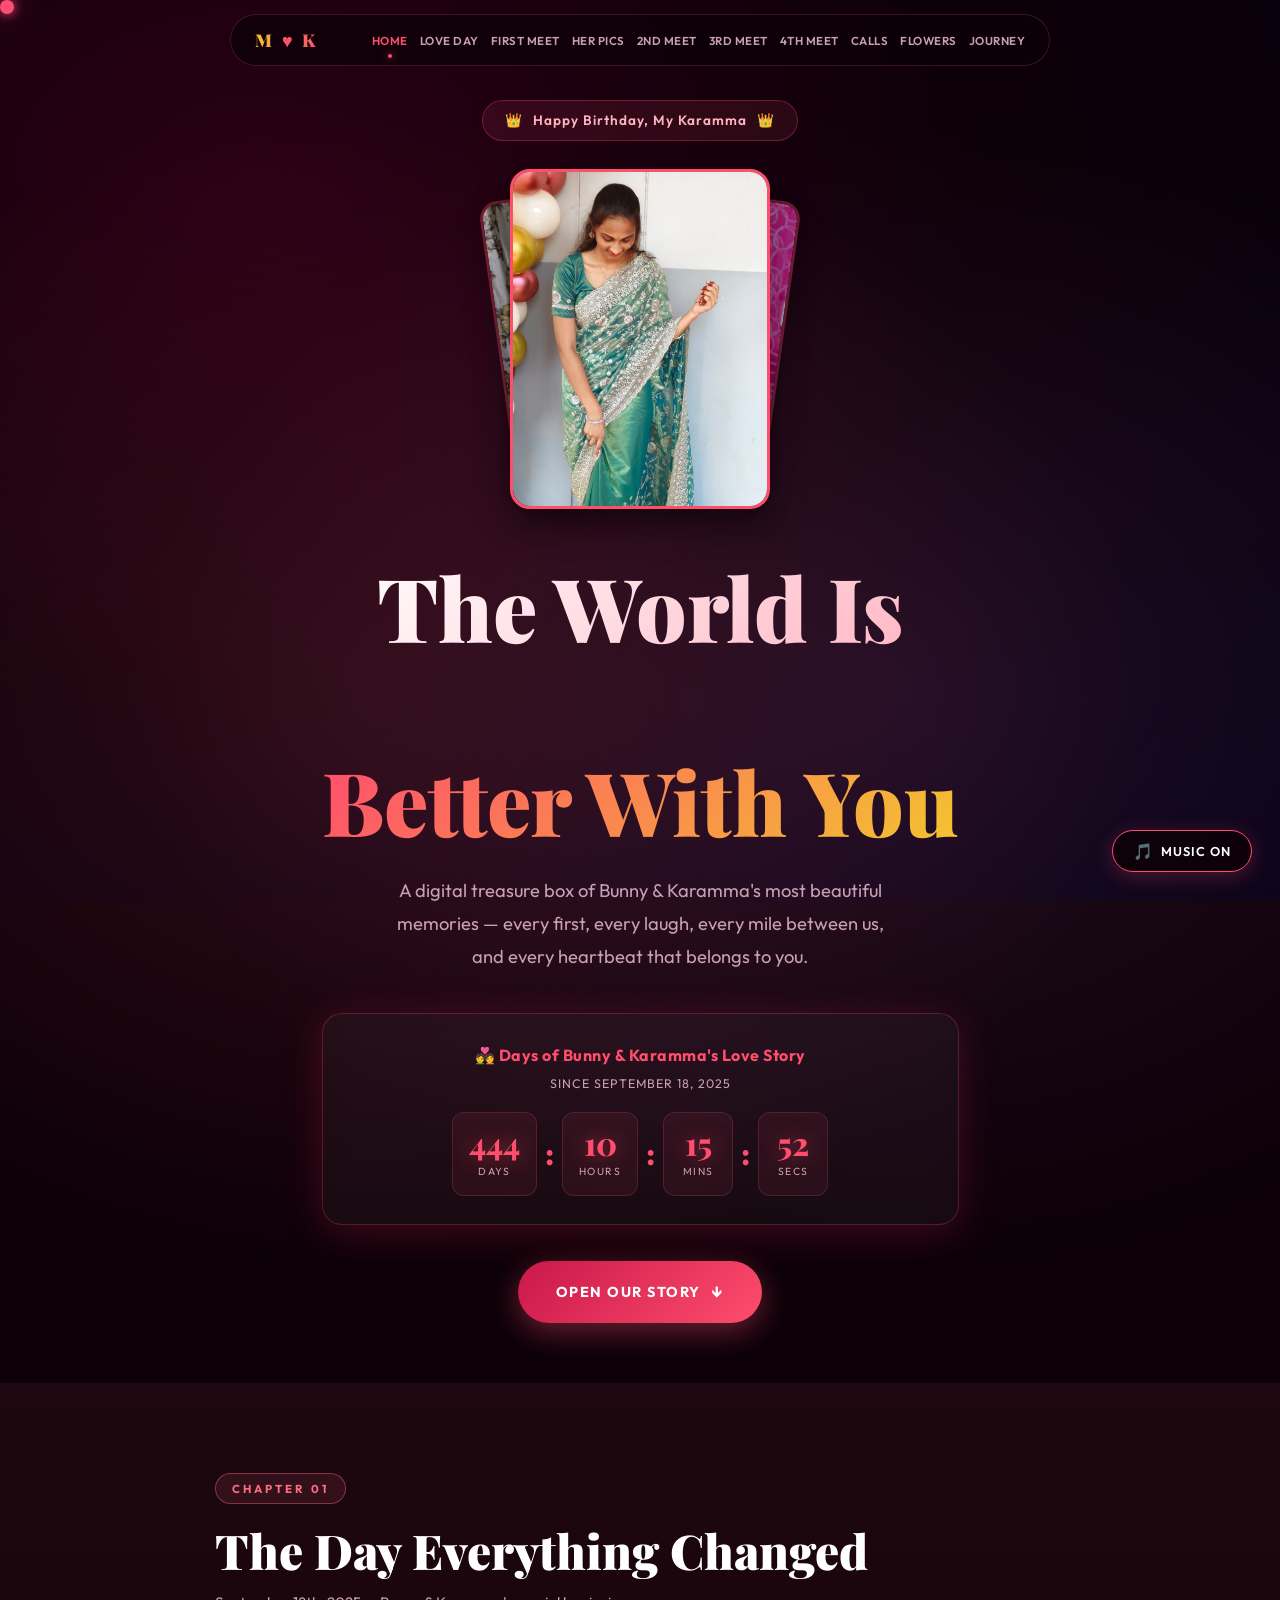
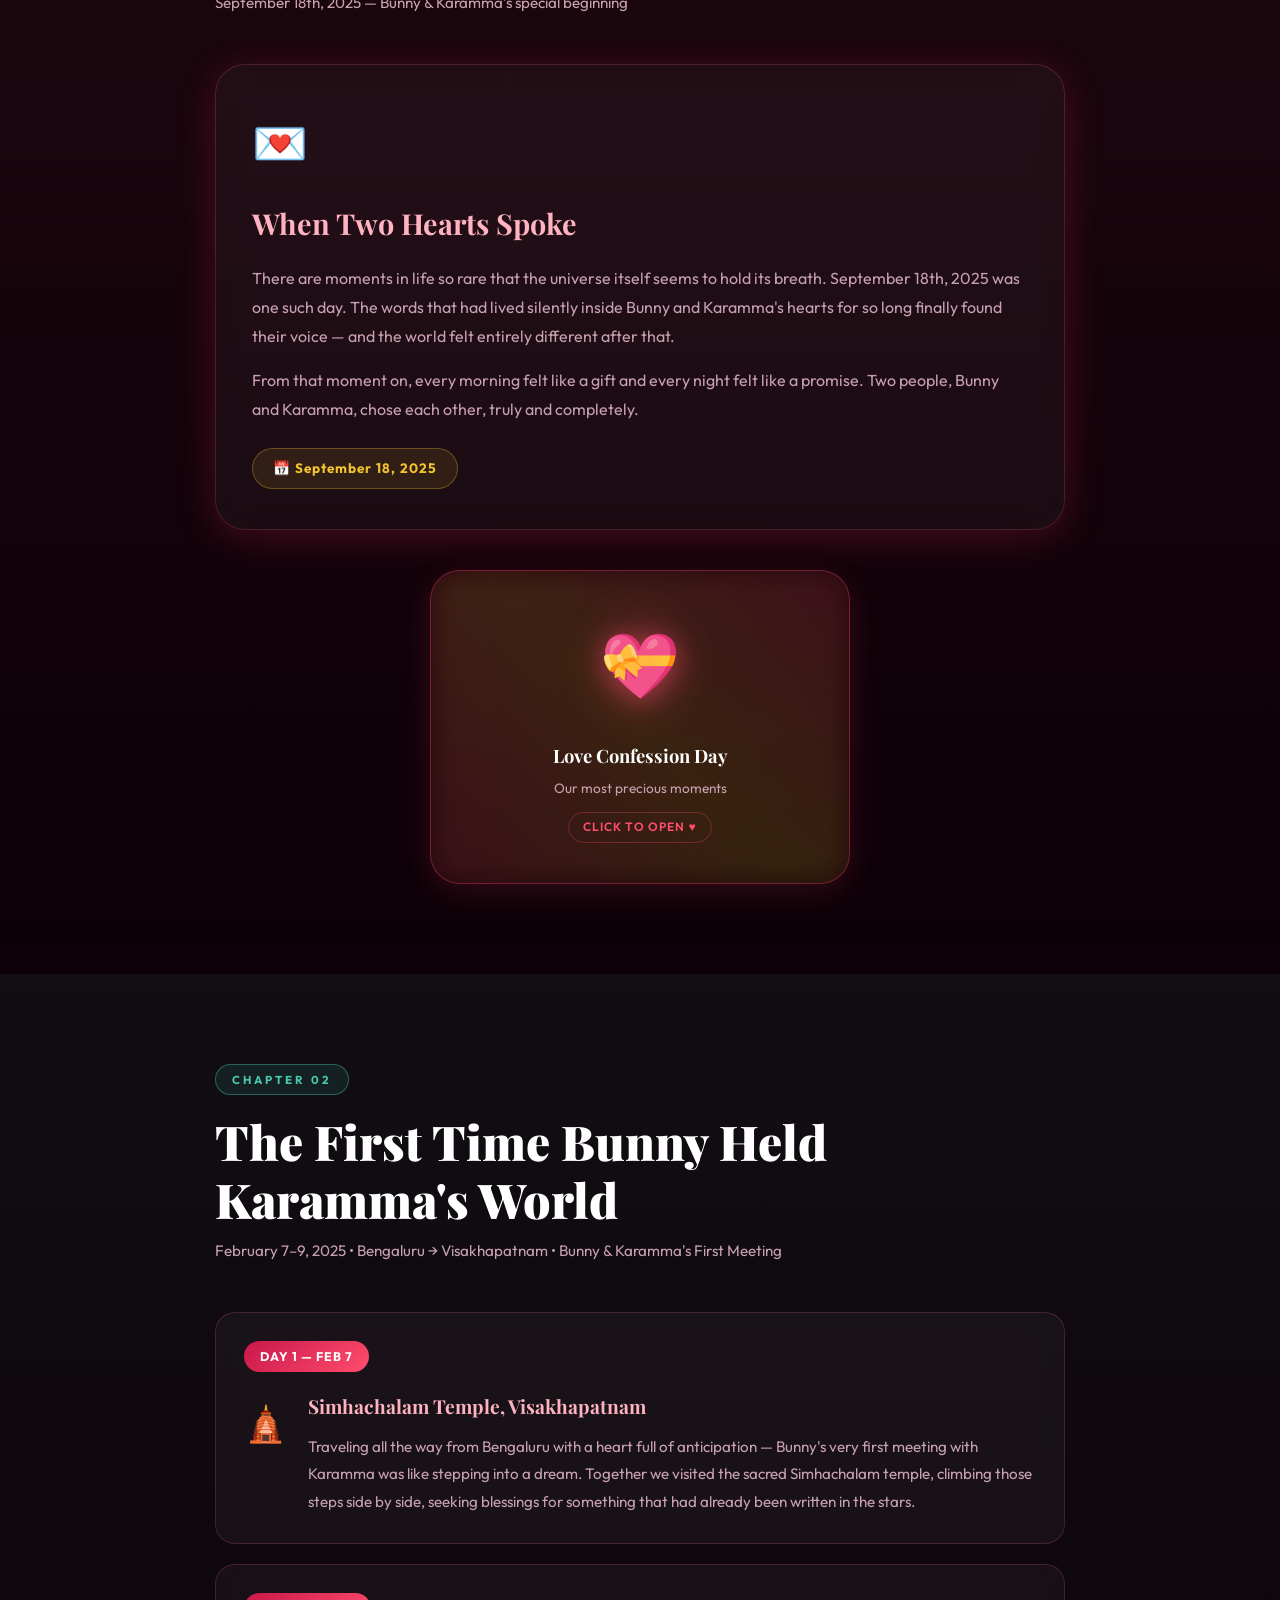
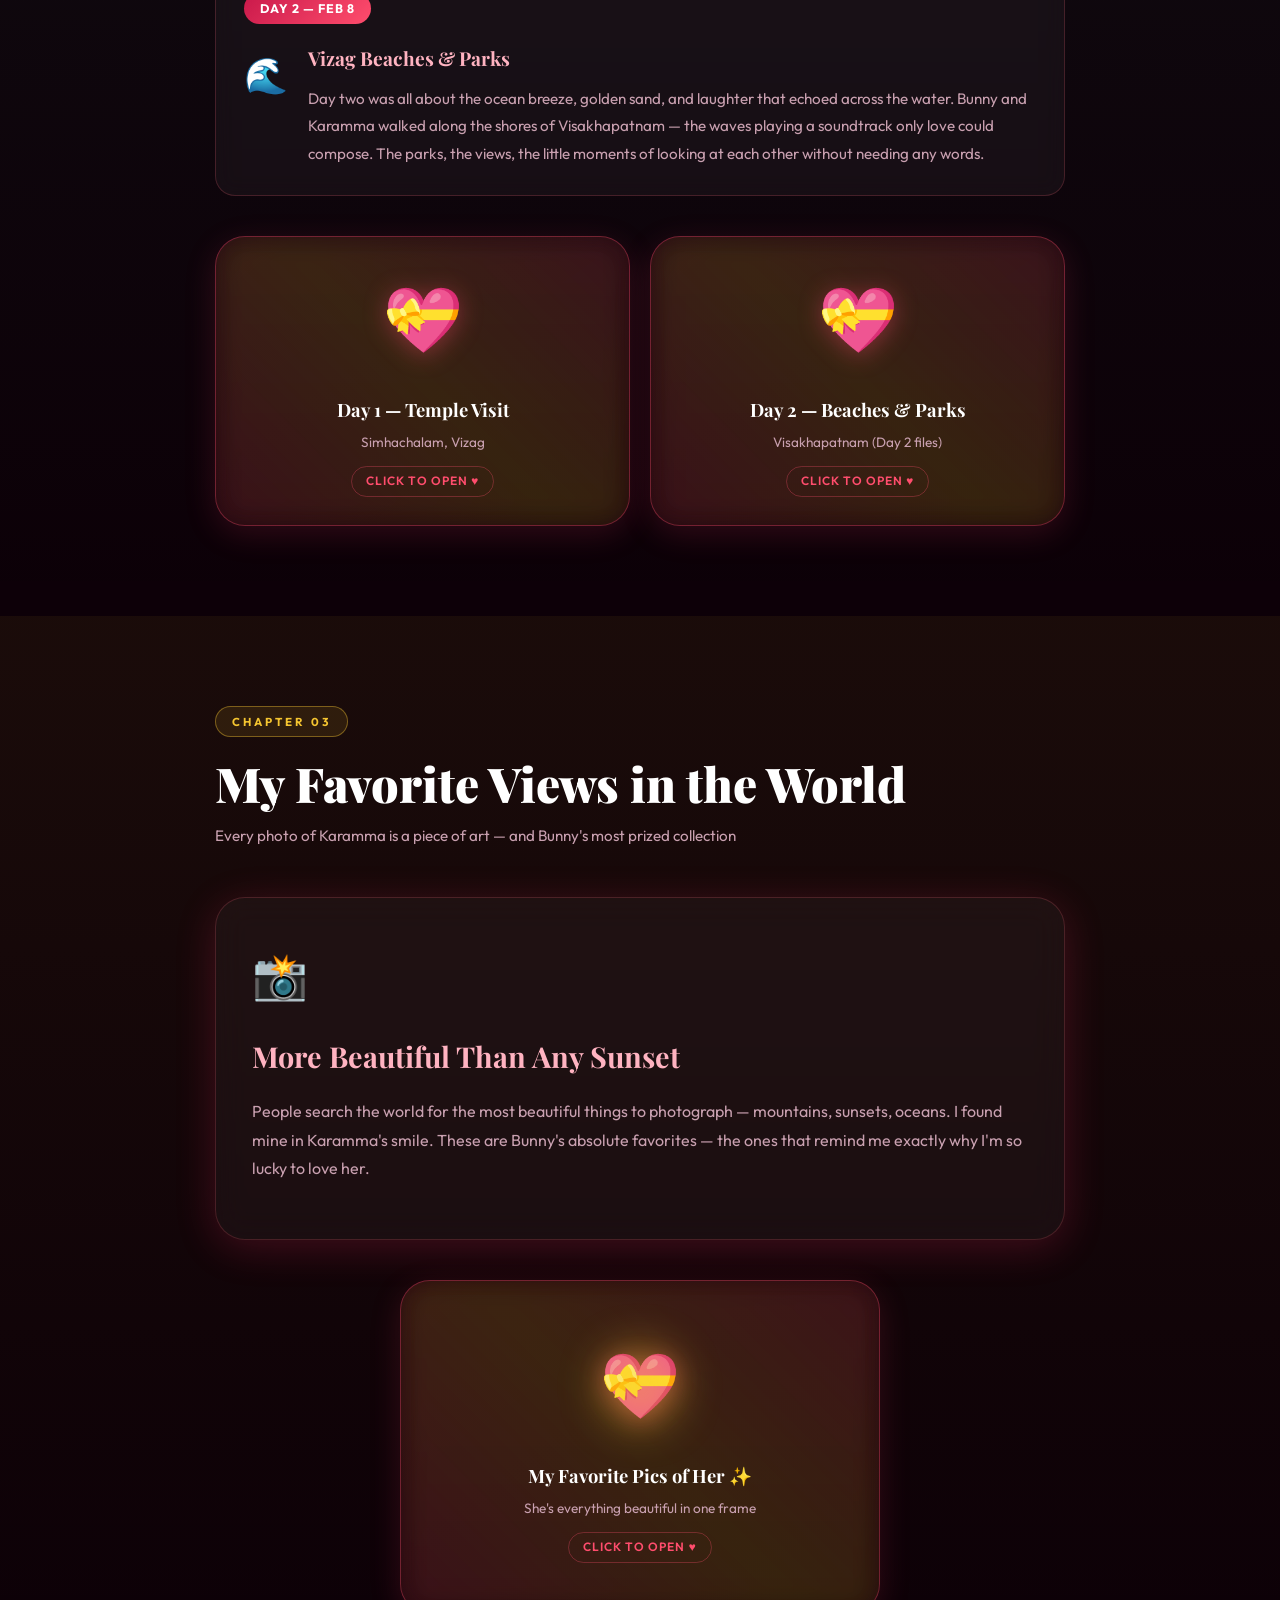
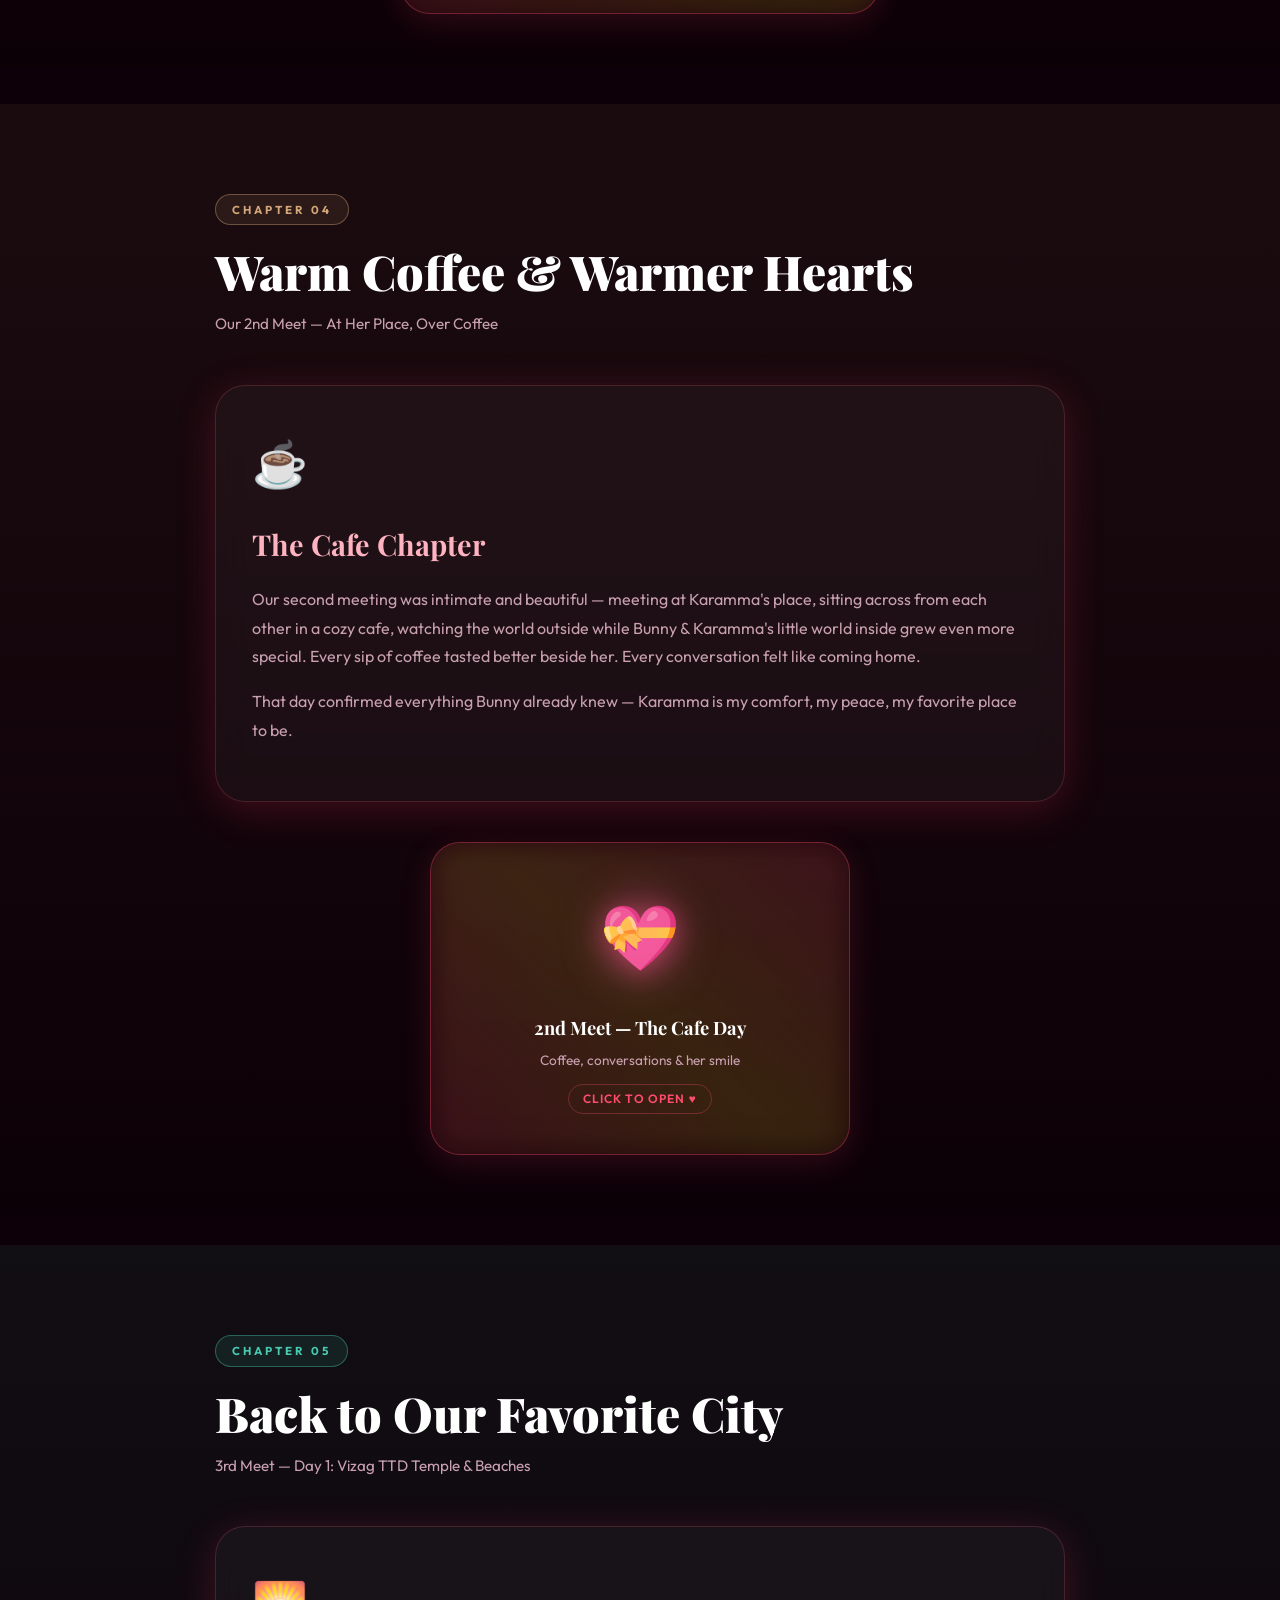
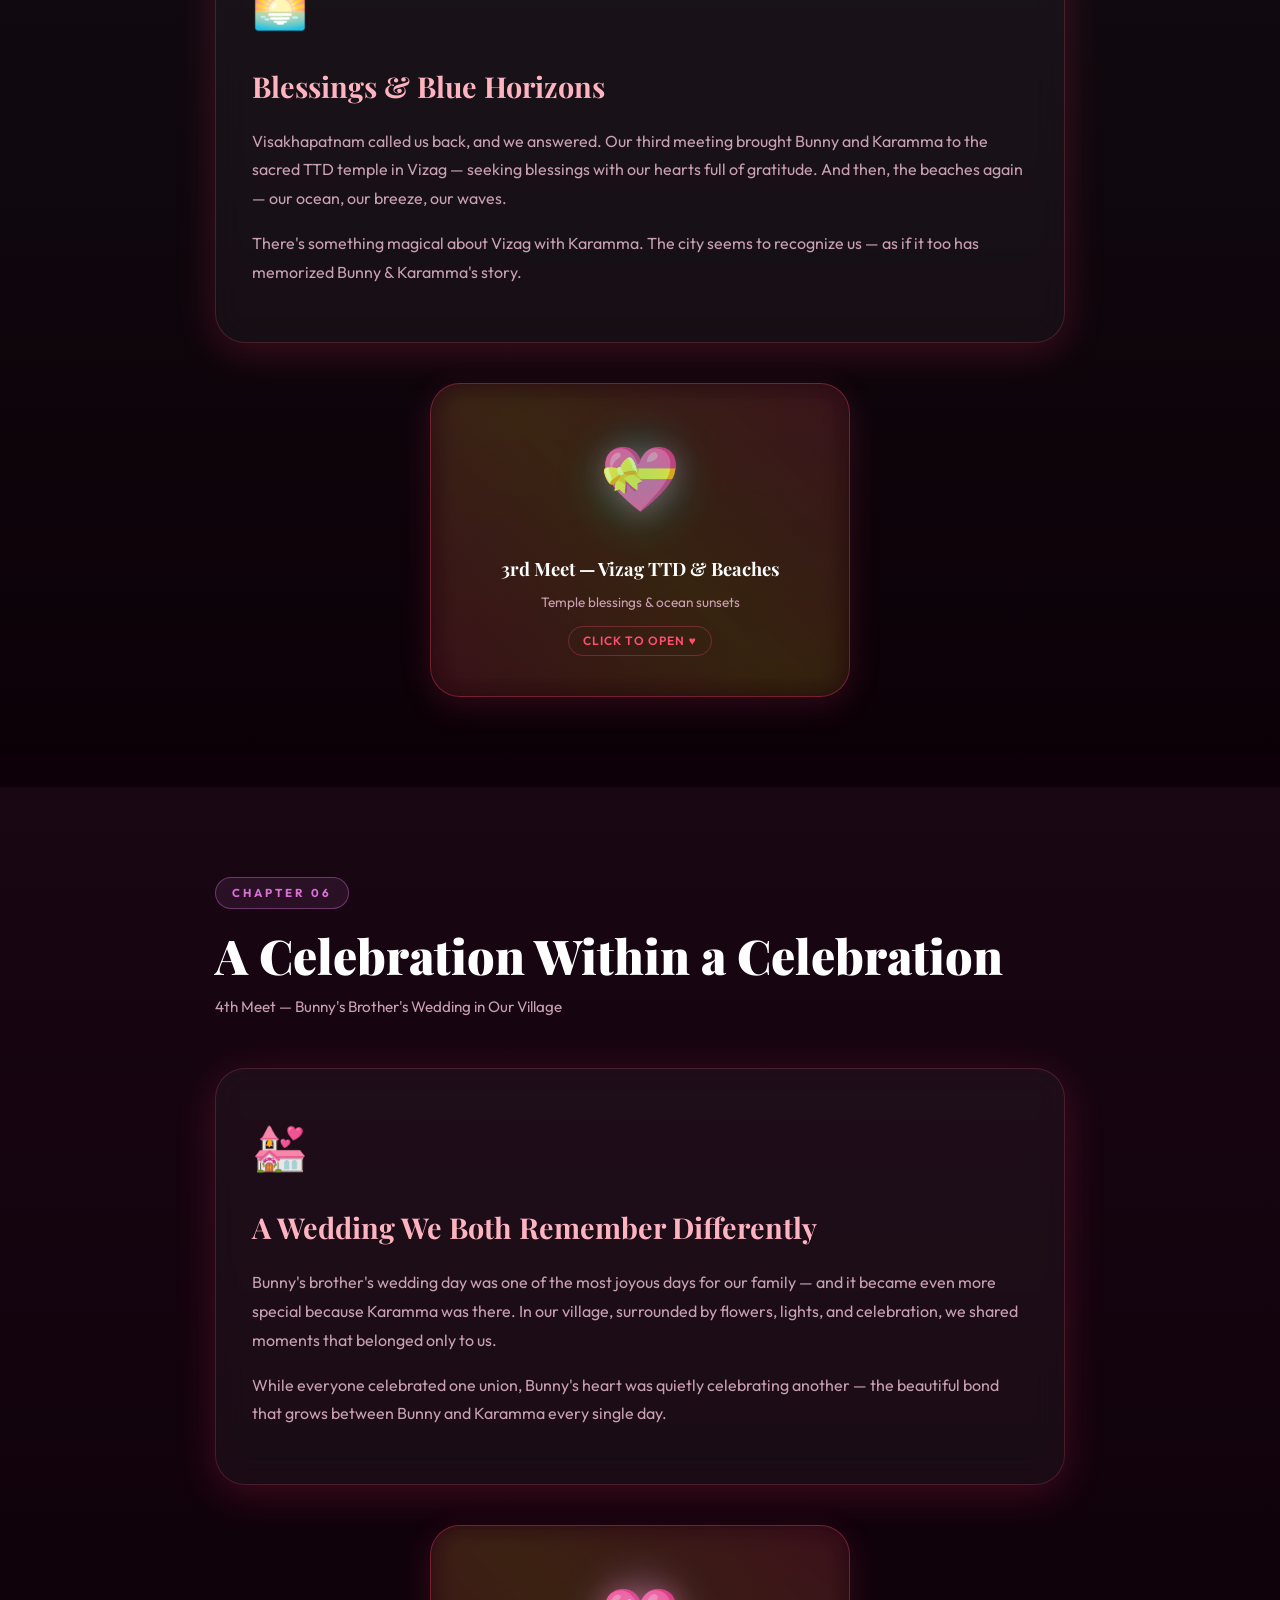
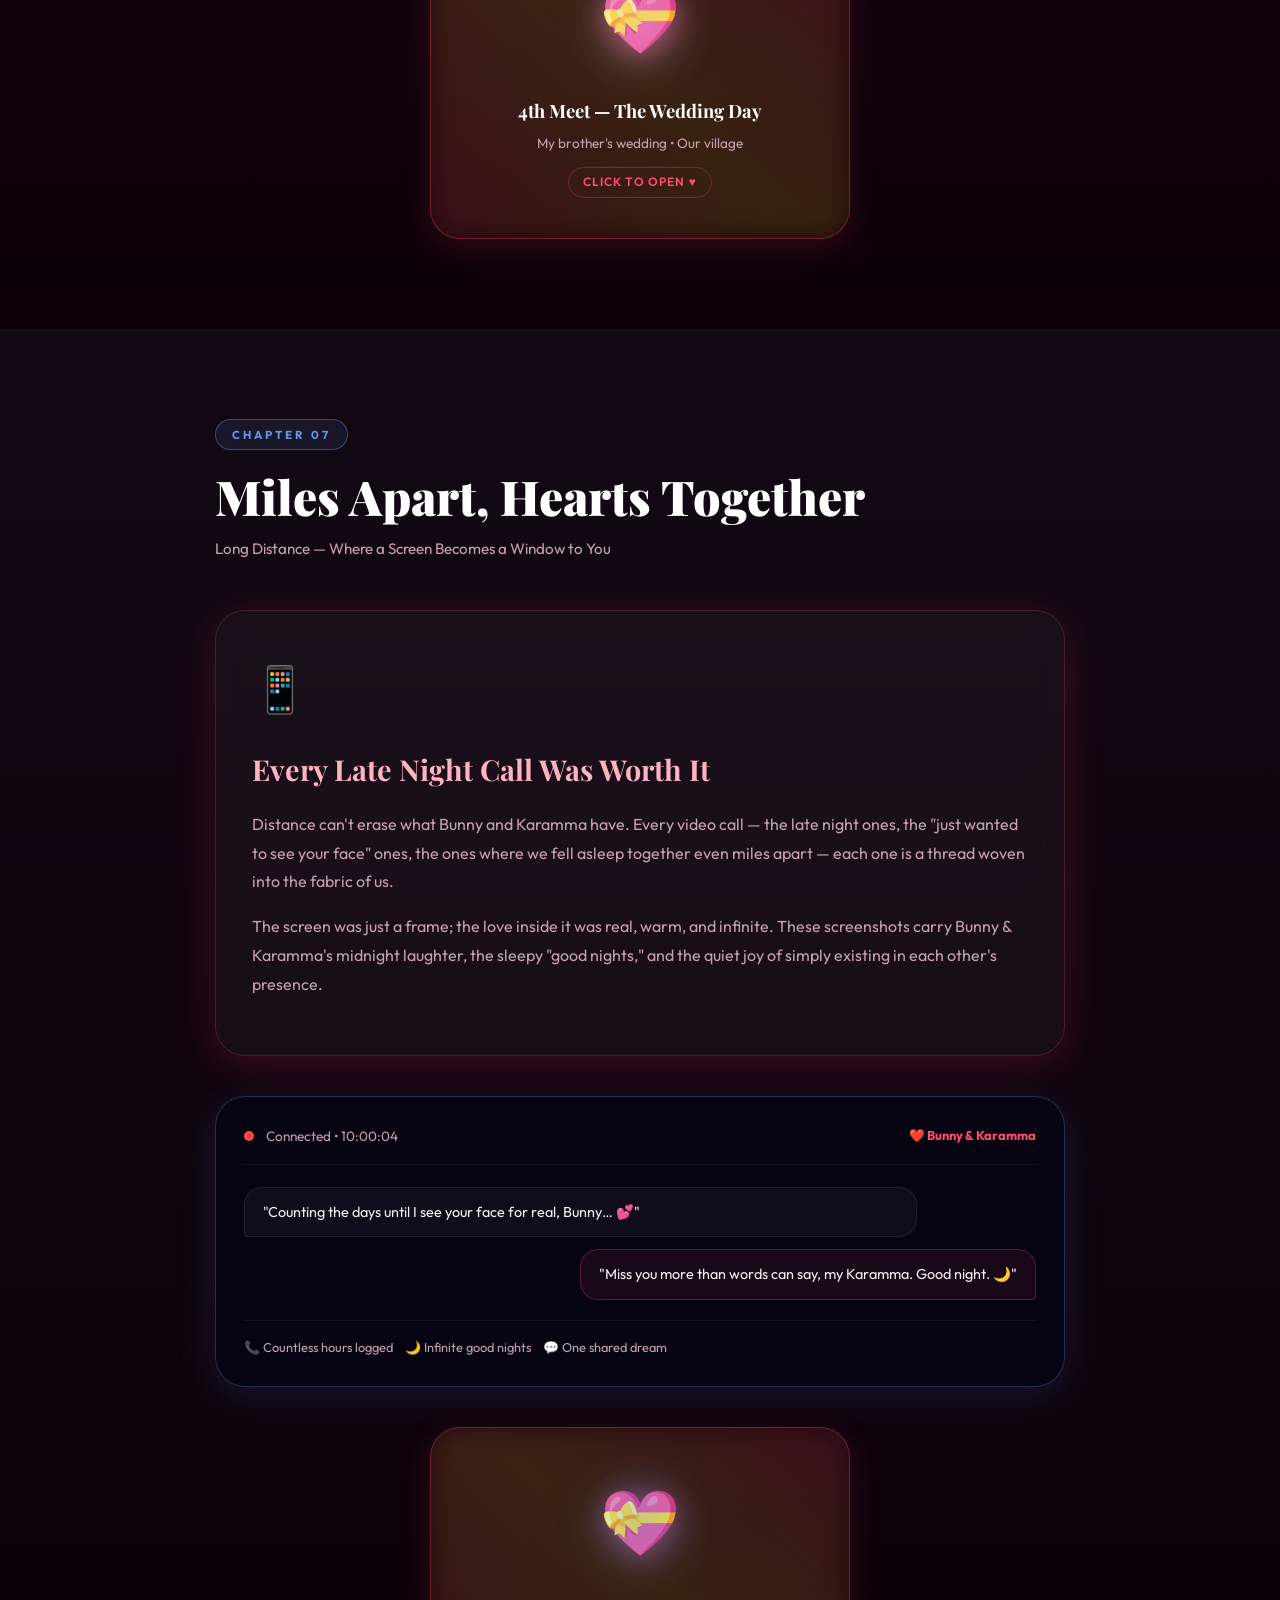
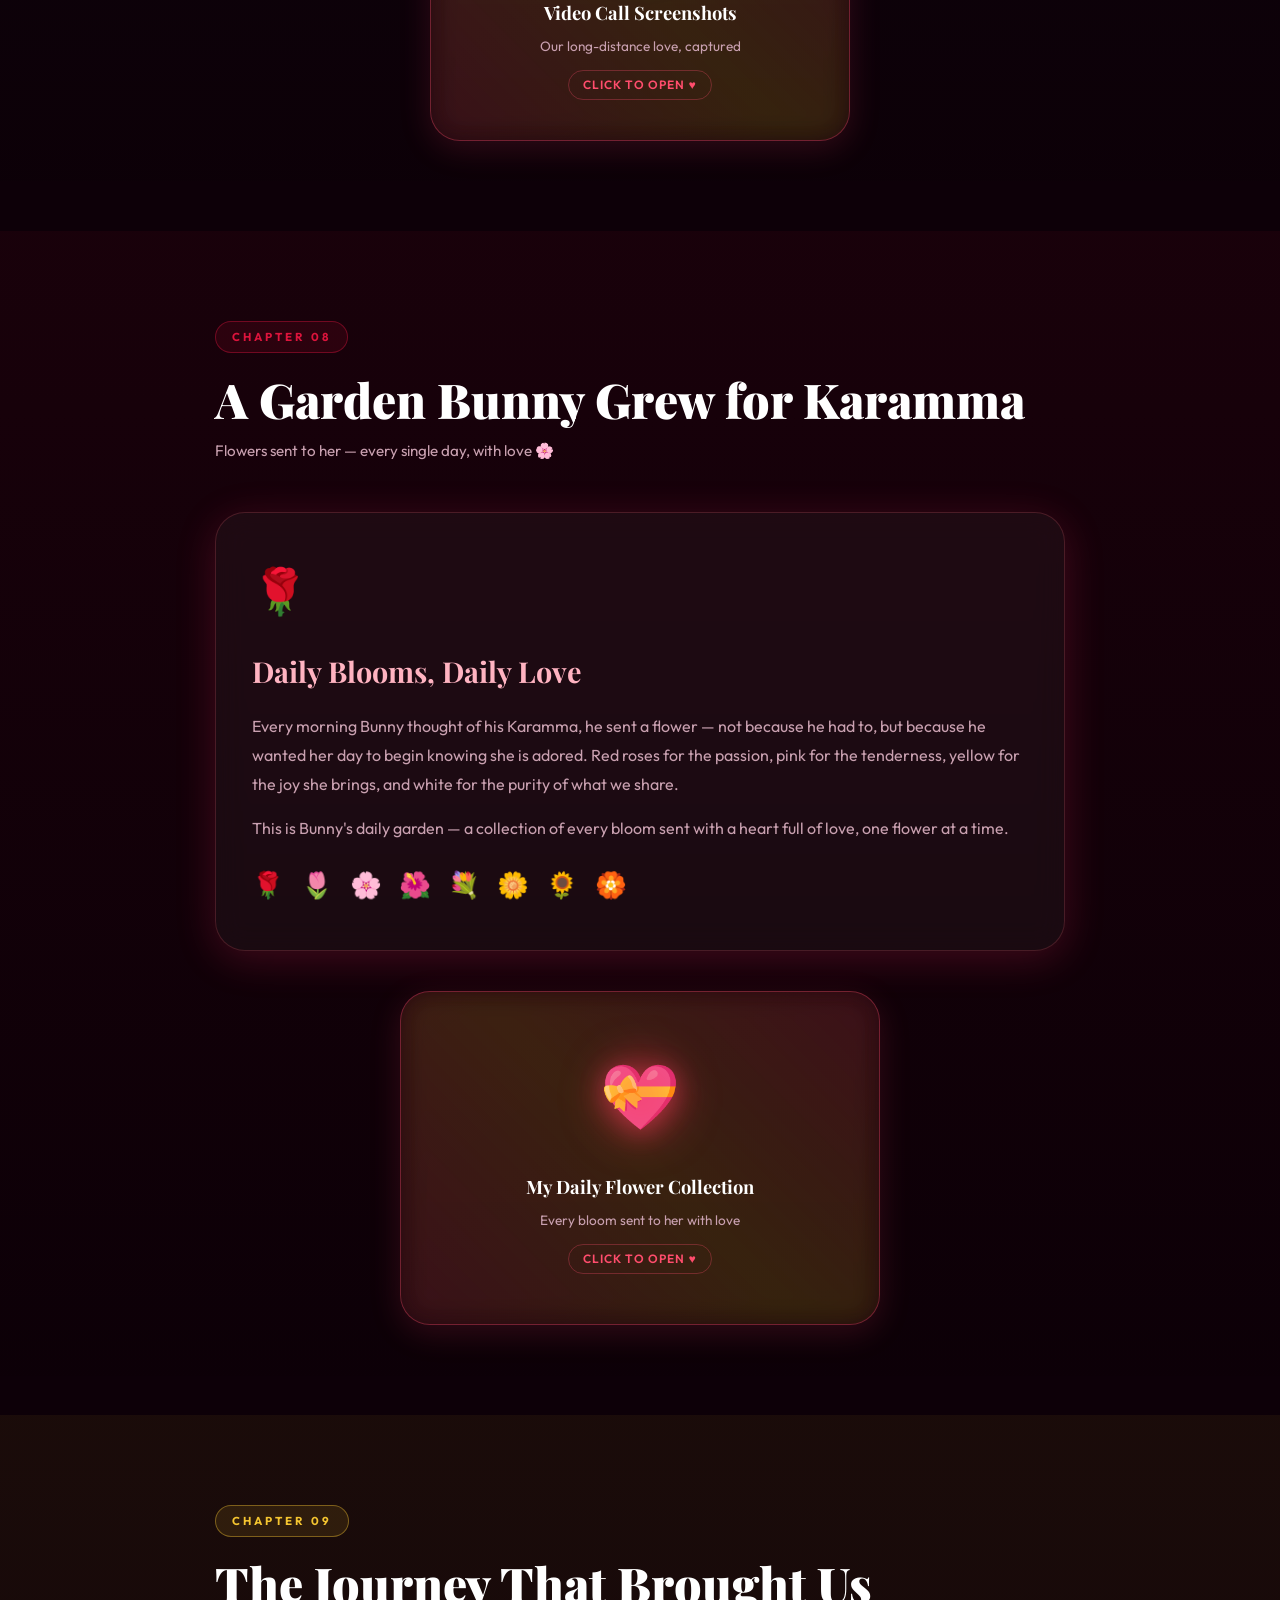
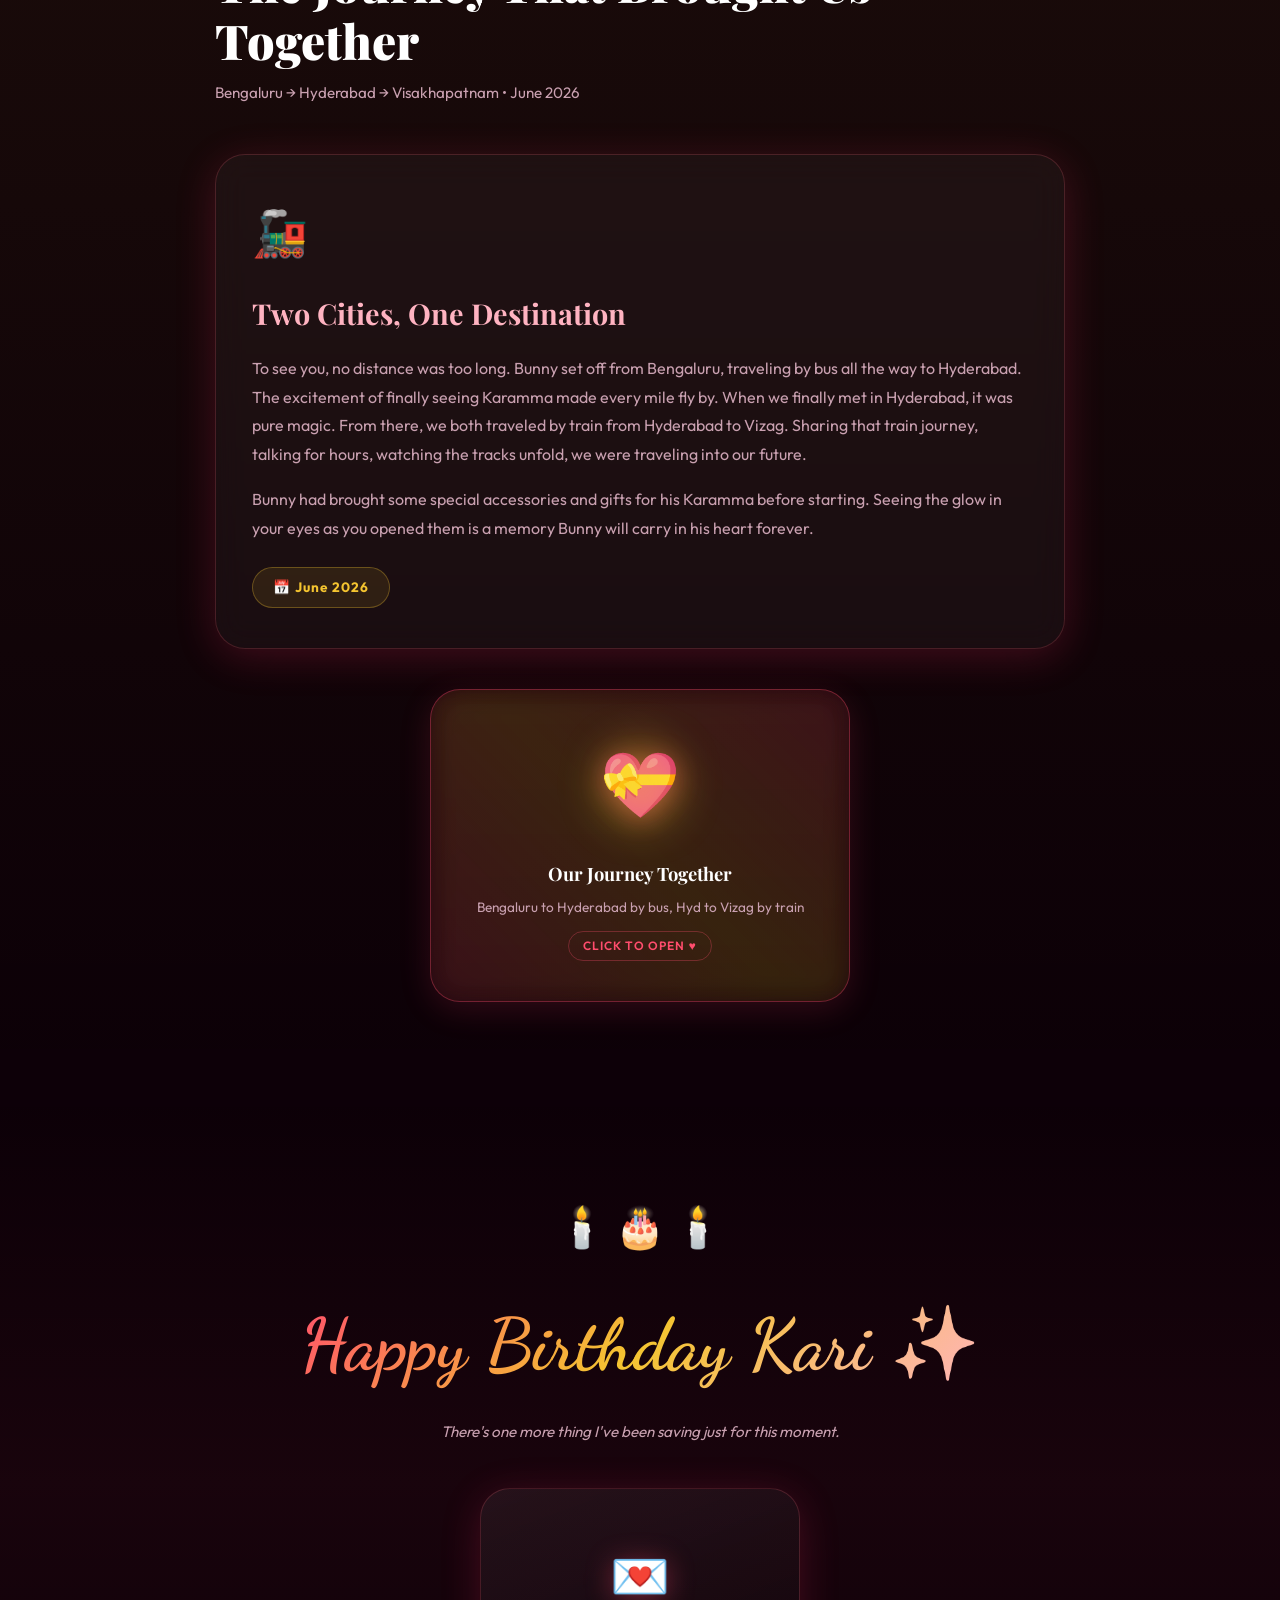
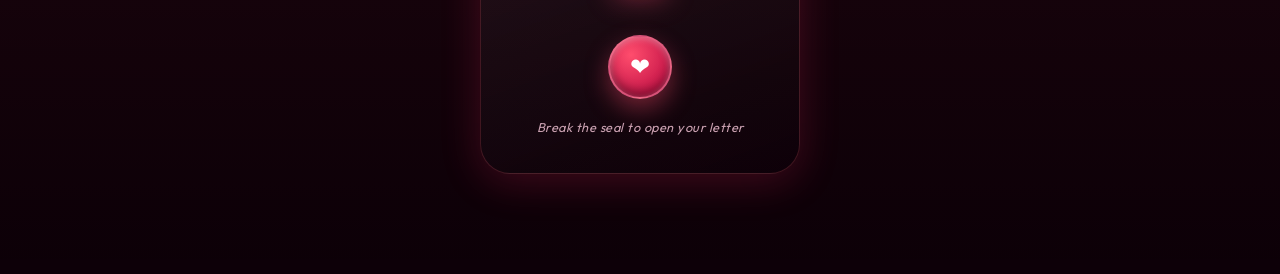
==== commit f5bdac80: "Enhance aesthetics, animations, and interactivity" ====
--- a/chapters.html
+++ b/chapters.html
@@ -11,116 +11,6 @@
     <link
         href="https://fonts.googleapis.com/css2?family=Dancing+Script:wght@600;700&family=Outfit:wght@300;400;600;800&family=Playfair+Display:ital,wght@0,400..900;1,400..900&display=swap"
         rel="stylesheet">
-    <!-- ULTRA PREMIUM UI UPGRADE -->
-    <style id="luxury-upgrade-styles">
-        :root {
-            --glass-bg: rgba(18, 5, 12, 0.45) !important;
-            --glass-border: rgba(255, 180, 200, 0.25) !important;
-            --card-shadow: 0 25px 60px rgba(0, 0, 0, 0.6), 0 0 30px rgba(255, 77, 109, 0.15) !important;
-        }
-
-        body {
-            background: #050103 radial-gradient(circle at top center, #260f1f 0%, #050103 100%) !important;
-            color: #fce8ef !important;
-        }
-
-        .glass-card,
-        .glass-container,
-        .story-card,
-        .photo-folder {
-            background: linear-gradient(135deg, rgba(255, 255, 255, 0.08) 0%, rgba(255, 255, 255, 0.01) 100%) !important;
-            backdrop-filter: blur(35px) saturate(150%) !important;
-            -webkit-backdrop-filter: blur(35px) saturate(150%) !important;
-            border: 1px solid rgba(255, 255, 255, 0.15) !important;
-            box-shadow: 0 30px 60px rgba(0, 0, 0, 0.5), inset 0 1px 0 rgba(255, 255, 255, 0.2) !important;
-            transition: transform 0.6s cubic-bezier(0.16, 1, 0.3, 1), box-shadow 0.6s ease, border-color 0.6s ease !important;
-            border-radius: 28px !important;
-        }
-
-        .glass-card:hover,
-        .glass-container:hover,
-        .story-card:hover,
-        .photo-folder:hover {
-            transform: translateY(-8px) scale(1.02) !important;
-            box-shadow: 0 40px 80px rgba(0, 0, 0, 0.7), 0 0 50px rgba(255, 77, 109, 0.4), inset 0 1px 0 rgba(255, 255, 255, 0.4) !important;
-            border-color: rgba(255, 180, 200, 0.5) !important;
-            z-index: 20;
-        }
-
-        h1,
-        h2,
-        h3,
-        .login-hero-title,
-        .animated-heading,
-        .section-title {
-            background: linear-gradient(to right, #ffffff, #ffb3c6, #ffd1df) !important;
-            -webkit-background-clip: text !important;
-            background-clip: text !important;
-            -webkit-text-fill-color: transparent !important;
-            text-shadow: 0 4px 20px rgba(255, 77, 109, 0.4) !important;
-            letter-spacing: -0.02em !important;
-        }
-
-        p,
-        .login-hero-sub,
-        .section-sub,
-        .polaroid-caption {
-            color: rgba(255, 255, 255, 0.9) !important;
-        }
-
-        button,
-        .cta-btn,
-        .lux-glow-btn,
-        .magic-btn-wish {
-            background: linear-gradient(135deg, #ff4d6d, #c77dff) !important;
-            box-shadow: 0 10px 30px rgba(255, 77, 109, 0.4) !important;
-            border: 1px solid rgba(255, 255, 255, 0.3) !important;
-            transition: all 0.4s cubic-bezier(0.2, 0.8, 0.2, 1) !important;
-            color: white !important;
-        }
-
-        button:hover,
-        .cta-btn:hover,
-        .lux-glow-btn:hover,
-        .magic-btn-wish:hover {
-            transform: translateY(-5px) scale(1.05) !important;
-            box-shadow: 0 15px 40px rgba(255, 77, 109, 0.7), 0 0 20px rgba(199, 125, 255, 0.5) !important;
-            filter: brightness(1.1);
-        }
-
-        .keypad-button {
-            background: rgba(255, 255, 255, 0.05) !important;
-            border: 1px solid rgba(255, 255, 255, 0.1) !important;
-            color: #fff !important;
-        }
-
-        .keypad-button:hover {
-            background: rgba(255, 255, 255, 0.2) !important;
-            transform: scale(1.12) !important;
-            border-color: rgba(255, 77, 109, 0.5) !important;
-        }
-
-        .login-card,
-        .live-call-ui,
-        .day-card {
-            background: rgba(13, 0, 8, 0.4) !important;
-            border-radius: 32px !important;
-        }
-
-        /* Make scrollbars elegant */
-        ::-webkit-scrollbar {
-            width: 8px;
-        }
-
-        ::-webkit-scrollbar-track {
-            background: #0d0008;
-        }
-
-        ::-webkit-scrollbar-thumb {
-            background: linear-gradient(to bottom, #ff4d6d, #c77dff);
-            border-radius: 10px;
-        }
-    </style>
 </head>
 
 <body>
@@ -640,178 +530,85 @@
         </section>
 
         <!-- ===== BIRTHDAY WISH SECTION ===== -->
-        <style>
-            /* Premium Innovative Wish Section */
-            .wish-section {
-                position: relative;
-                overflow: hidden;
-                padding: 4rem 2rem;
-            }
-
-            .glass-wish-card {
-                background: rgba(255, 255, 255, 0.05);
-                backdrop-filter: blur(20px);
-                border: 1px solid rgba(255, 255, 255, 0.2);
-                border-radius: 30px;
-                padding: 3rem;
-                box-shadow: 0 15px 35px rgba(0, 0, 0, 0.2), inset 0 0 20px rgba(255, 255, 255, 0.05);
-                text-align: center;
-                position: relative;
-                z-index: 10;
-                max-width: 800px;
-                margin: 0 auto;
-            }
-
-            .magic-btn-wish {
-                background: linear-gradient(45deg, #ff6b6b, #ff8e8b) !important;
-                border: none !important;
-                box-shadow: 0 10px 20px rgba(255, 107, 107, 0.4) !important;
-                transition: transform 0.3s, box-shadow 0.3s;
-                position: relative;
-                overflow: hidden;
-                color: white;
-                padding: 15px 30px;
-                border-radius: 50px;
-                font-weight: bold;
-                font-size: 1.1rem;
-                cursor: pointer;
-            }
-
-            .magic-btn-wish:hover {
-                transform: translateY(-5px) scale(1.05);
-                box-shadow: 0 15px 30px rgba(255, 107, 107, 0.6) !important;
-            }
-
-            .secret-envelope {
-                margin-top: 3rem;
-                perspective: 1200px;
-            }
-
-            .luxury-letter {
-                background: linear-gradient(135deg, rgba(255, 255, 255, 0.95), rgba(255, 240, 245, 0.95));
-                border-left: 6px solid #ff4757;
-                border-radius: 15px;
-                padding: 3rem;
-                color: #333;
-                box-shadow: 0 20px 50px rgba(0, 0, 0, 0.2);
-                position: relative;
-                transform-origin: top;
-                animation: openLetter 1.2s cubic-bezier(0.175, 0.885, 0.32, 1.275) forwards;
-            }
-
-            @keyframes openLetter {
-                0% {
-                    transform: rotateX(-90deg);
-                    opacity: 0;
-                }
-
-                100% {
-                    transform: rotateX(0deg);
-                    opacity: 1;
-                }
-            }
-
-            .wax-seal {
-                position: absolute;
-                top: -25px;
-                left: 50%;
-                transform: translateX(-50%);
-                background: linear-gradient(135deg, #ff4757, #c0392b);
-                width: 50px;
-                height: 50px;
-                border-radius: 50%;
-                display: flex;
-                align-items: center;
-                justify-content: center;
-                color: white;
-                font-size: 1.5rem;
-                box-shadow: inset 0 0 10px rgba(0, 0, 0, 0.4), 0 8px 15px rgba(0, 0, 0, 0.3);
-                border: 2px solid rgba(255, 255, 255, 0.2);
-            }
-
-            .letter-text {
-                font-family: 'Playfair Display', serif;
-                font-size: 1.2rem;
-                line-height: 1.9;
-                margin-bottom: 1.5rem;
-                color: #2d3436;
-                text-align: left;
-            }
-
-            .highlight-text {
-                font-weight: 700;
-                background: linear-gradient(to right, #e84393, #d63031);
-                background-clip: text;
-                -webkit-background-clip: text;
-                -webkit-text-fill-color: transparent;
-                font-size: 1.35rem;
-                text-align: center;
-                margin-top: 2rem;
-            }
-
-            .handwritten {
-                font-family: 'Dancing Script', cursive;
-                font-size: 2.2rem;
-                color: #d63031;
-                text-align: right;
-                margin-top: 2rem;
-            }
-        </style>
         <section id="birthday-wish" class="wish-section">
-            <div class="wish-inner glass-wish-card">
-                <div class="wish-candles">🕯️ 🎂 🕯️</div>
+            <div class="wish-inner">
+                <div class="wish-candles reveal-up">🕯️ 🎂 🕯️</div>
                 <h2 class="wish-title reveal-up">Happy Birthday Kari ✨</h2>
-
-                <button id="blast-btn" class="cta-btn magic-btn-wish reveal-up" onclick="blastAndShowNote()">
-                    Open Special Letter 💌
-                </button>
-
-                <div id="secret-note-container" style="display:none;" class="secret-envelope">
-                    <div class="wish-card luxury-letter reveal-up">
-                        <div class="wax-seal">❤️</div>
-                        <p class="letter-text highlight-text">My Beautiful Karammmaaa ❤️,</p>
-                        <p class="letter-text highlight-text">
+                <p class="wish-lead reveal-up">There's one more thing I've been saving just for this moment.</p>
+
+                <!-- Sealed envelope: the surprise hasn't happened yet -->
+                <div class="envelope-stage reveal-up" id="envelope-stage">
+                    <div class="envelope-card">
+                        <div class="envelope-icon">💌</div>
+                        <button id="wax-seal-btn" class="wax-seal-btn" aria-label="Break the seal to open your letter">
+                            <span class="seal-heart">❤</span>
+                        </button>
+                        <p class="envelope-hint">Break the seal to open your letter</p>
+                    </div>
+                </div>
+
+                <!-- Revealed only after the seal is broken -->
+                <div class="secret-note-container" id="secret-note-container">
+                    <div class="wish-card luxury-letter" id="luxury-letter">
+                        <p class="letter-open-line">My Beautiful Karammmaaa ❤️,</p>
+
+                        <p class="letter-line letter-text">
                             Twenty years ago, the universe gifted this world someone truly special—you. And years later,
                             it gifted me the greatest blessing of all: you in my life.
                         </p>
-                        <p class="letter-text highlight-text">
+                        <p class="letter-line letter-text">
                             Before you came into my world, days were just days. But after you, everything became more
                             beautiful. My mornings feel brighter, my heart feels fuller, and every little moment has a
                             meaning because you're a part of it.
                         </p>
-                        <p class="letter-text highlight-text">
+                        <p class="letter-line letter-text">
                             When I look back at our journey, every memory makes me smile. From our Bengaluru to
                             Hyderabad adventures, our train ride to Vizag, peaceful temple visits, walking hand in hand
                             on the beach, endless late-night video calls, and all the little moments in between... every
                             single one is a memory I'll cherish forever. They aren't just memories—they are pieces of my
                             happiest life.
                         </p>
-                        <p class="letter-text highlight-text">
+                        <p class="letter-line letter-text">
                             You are my peace, my comfort, my biggest happiness, and my favorite person. Thank you for
                             loving me, understanding me, supporting me, and making my life so incredibly beautiful.
                         </p>
-                        <p class="letter-text highlight-text">
+                        <p class="letter-line letter-text">
                             On your special day, I pray that every dream you carry in your heart comes true. May you
                             always smile the way you make me smile. May life bless you with endless happiness, good
                             health, success, and all the love you deserve.
                         </p>
-                        <p class="letter-text highlight-text">
+                        <p class="letter-line letter-emphasis">
                             And I want you to know one thing...
                         </p>
-                        <p class="letter-text highlight-text">
+                        <p class="letter-line letter-emphasis">
                             No matter where life takes us, I promise to stand beside you, hold your hand through every
                             high and low, protect you, support you, and love you with all my heart—today, tomorrow, and
                             every day after.
                         </p>
-                        <p class="letter-text highlight-text">
+                        <p class="letter-line letter-text">
                             Happy 20th Birthday, my beautiful Karammmaaa. ❤️
                         </p>
-                        <p class="letter-text highlight-text">
+                        <p class="letter-line letter-text">
                             Forever and always,
                         </p>
-                        <div class="wish-signature handwritten"><b>Your Bunny 🐰❤️</b></div>
-                    </div>
-                    <div class="fireworks-row" id="fireworks" style="display:none;">
+                        <div class="wish-signature handwritten">Your Bunny 🐰❤️</div>
+                    </div>
+
+                    <!-- A second, smaller surprise she has to choose to open -->
+                    <div class="ps-surprise" id="ps-surprise">
+                        <button class="ps-btn" id="ps-btn">One more secret… 🤫</button>
+                        <div class="ps-reveal" id="ps-reveal">
+                            <div class="ps-stamp">💯</div>
+                            <p class="ps-text">
+                                P.S. — Everything above is true, every single word. But here's the part I didn't write
+                                down anywhere else: however far apart we are, however hard a day gets, you are the
+                                person
+                                I keep choosing, again and again. Forever isn't nearly long enough, Karamma. 🐰❤️
+                            </p>
+                        </div>
+                    </div>
+
+                    <div class="fireworks-row" id="fireworks">
                         <span>🎆</span><span>✨</span><span>🎇</span><span>💫</span><span>🎆</span>
                     </div>
                 </div>
@@ -850,6 +647,11 @@
         <span class="music-text">Music</span>
     </button>
 
+    <!-- Chapter position indicator -->
+    <div class="chapter-indicator" id="chapter-indicator">
+        <span id="chapter-indicator-text">Chapter 01 · Our Story</span>
+    </div>
+
     <!-- Audio -->
     <div style="display:none;">
         <audio id="bg-music" src="assets/music/Koyilamma%20(PenduJatt.Com.Se).mp3" loop></audio>
--- a/chapters_style.css
+++ b/chapters_style.css
@@ -1,32 +1,40 @@
 /* ===== DESIGN TOKENS ===== */
 :root {
-    --rose:    #ff4d6d;
+    --rose: #ff4d6d;
     --rose-dk: #c9184a;
-    --gold:    #f4c430;
+    --gold: #f4c430;
     --gold-lt: #ffe082;
-    --blush:   #ffb3c1;
-    --lilac:   #c77dff;
-    --bg:      #0d0008;
-    --bg2:     #130010;
+    --blush: #ffb3c1;
+    --lilac: #c77dff;
+    --bg: #0d0008;
+    --bg2: #130010;
     --surface: rgba(255, 255, 255, 0.04);
-    --border:  rgba(255, 100, 120, 0.2);
-    --text:    #f8f0f2;
-    --muted:   #c9a0b0;
-    --font-h:  'Playfair Display', serif;
-    --font-d:  'Dancing Script', cursive;
-    --font-b:  'Outfit', sans-serif;
-    --r-sm:    12px;
-    --r-md:    20px;
-    --r-lg:    30px;
-    --shadow:  0 8px 40px rgba(255, 50, 100, 0.2);
-    --shadow-g:0 8px 40px rgba(244, 196, 48, 0.2);
+    --border: rgba(255, 100, 120, 0.2);
+    --text: #f8f0f2;
+    --muted: #c9a0b0;
+    --font-h: 'Playfair Display', serif;
+    --font-d: 'Dancing Script', cursive;
+    --font-b: 'Outfit', sans-serif;
+    --r-sm: 12px;
+    --r-md: 20px;
+    --r-lg: 30px;
+    --shadow: 0 8px 40px rgba(255, 50, 100, 0.2);
+    --shadow-g: 0 8px 40px rgba(244, 196, 48, 0.2);
 }
 
 /* ===== RESET ===== */
-*, *::before, *::after {
-    margin: 0; padding: 0; box-sizing: border-box;
-}
-html { scroll-behavior: smooth; }
+*,
+*::before,
+*::after {
+    margin: 0;
+    padding: 0;
+    box-sizing: border-box;
+}
+
+html {
+    scroll-behavior: smooth;
+}
+
 body {
     background: var(--bg);
     color: var(--text);
@@ -35,262 +43,485 @@
     line-height: 1.7;
     -webkit-font-smoothing: antialiased;
 }
-img { max-width: 100%; display: block; }
-a { text-decoration: none; color: inherit; }
+
+img {
+    max-width: 100%;
+    display: block;
+}
+
+a {
+    text-decoration: none;
+    color: inherit;
+}
 
 /* ===== SCROLL PROGRESS ===== */
 #scroll-progress {
-    position: fixed; top: 0; left: 0; width: 0;
-    height: 3px; z-index: 3000;
+    position: fixed;
+    top: 0;
+    left: 0;
+    width: 0;
+    height: 3px;
+    z-index: 3000;
     background: linear-gradient(90deg, var(--rose), var(--gold), var(--rose));
     transition: width 0.1s;
 }
 
 /* ===== PARTICLE BACKGROUND ===== */
 #particles-bg {
-    position: fixed; inset: 0; z-index: -1;
-    pointer-events: none; overflow: hidden;
+    position: fixed;
+    inset: 0;
+    z-index: -1;
+    pointer-events: none;
+    overflow: hidden;
     background: radial-gradient(ellipse at 20% 20%, #2a0015 0%, #0d0008 50%, #070012 100%);
 }
+
 .particle {
     position: absolute;
     border-radius: 50%;
     animation: floatUp linear infinite;
     opacity: 0;
 }
+
 @keyframes floatUp {
-    0%   { transform: translateY(100vh) rotate(0deg);   opacity: 0; }
-    10%  { opacity: 1; }
-    90%  { opacity: 0.7; }
-    100% { transform: translateY(-10vh) rotate(360deg); opacity: 0; }
+    0% {
+        transform: translateY(100vh) rotate(0deg);
+        opacity: 0;
+    }
+
+    10% {
+        opacity: 1;
+    }
+
+    90% {
+        opacity: 0.7;
+    }
+
+    100% {
+        transform: translateY(-10vh) rotate(360deg);
+        opacity: 0;
+    }
 }
 
 /* ===== CURSOR ===== */
 @media (hover: hover) {
     .cursor-follower {
-        position: fixed; width: 14px; height: 14px;
-        background: var(--rose); border-radius: 50%;
-        pointer-events: none; z-index: 9999;
+        position: fixed;
+        width: 14px;
+        height: 14px;
+        background: var(--rose);
+        border-radius: 50%;
+        pointer-events: none;
+        z-index: 9999;
         mix-blend-mode: screen;
-        box-shadow: 0 0 12px var(--rose), 0 0 24px rgba(255,77,109,0.4);
+        box-shadow: 0 0 12px var(--rose), 0 0 24px rgba(255, 77, 109, 0.4);
         transition: transform 0.08s ease;
     }
 }
-@media (hover: none) { .cursor-follower { display: none; } }
+
+@media (hover: none) {
+    .cursor-follower {
+        display: none;
+    }
+}
 
 /* ===== NAVIGATION ===== */
 .glass-nav {
-    position: fixed; top: 14px; left: 50%;
+    position: fixed;
+    top: 14px;
+    left: 50%;
     transform: translateX(-50%);
-    width: 96%; max-width: 820px;
+    width: 96%;
+    max-width: 820px;
     padding: 10px 24px;
     background: rgba(13, 0, 8, 0.75);
     backdrop-filter: blur(20px);
     border: 1px solid var(--border);
     border-radius: 100px;
-    display: flex; align-items: center;
+    display: flex;
+    align-items: center;
     justify-content: space-between;
     z-index: 1000;
 }
+
 .logo {
     font-family: var(--font-h);
-    font-size: 1.1rem; font-weight: 900;
+    font-size: 1.1rem;
+    font-weight: 900;
     background: linear-gradient(90deg, var(--gold), var(--rose));
-    -webkit-background-clip: text; background-clip: text;
+    -webkit-background-clip: text;
+    background-clip: text;
     -webkit-text-fill-color: transparent;
-    letter-spacing: 3px; white-space: nowrap;
-}
-.heart-logo { -webkit-text-fill-color: var(--rose); }
+    letter-spacing: 3px;
+    white-space: nowrap;
+}
+
+.heart-logo {
+    -webkit-text-fill-color: var(--rose);
+}
+
 .nav-links {
-    display: flex; gap: 22px; list-style: none;
+    display: flex;
+    gap: 22px;
+    list-style: none;
     align-items: center;
 }
+
 .nav-links a {
-    font-size: 0.78rem; font-weight: 600;
-    letter-spacing: 1px; text-transform: uppercase;
-    color: var(--muted); transition: color 0.3s;
-}
-.nav-links a:hover { color: var(--rose); }
+    font-size: 0.78rem;
+    font-weight: 600;
+    letter-spacing: 1px;
+    text-transform: uppercase;
+    color: var(--muted);
+    transition: color 0.3s;
+    position: relative;
+    padding-bottom: 4px;
+}
+
+.nav-links a:hover {
+    color: var(--rose);
+}
+
+.nav-links a.active {
+    color: var(--rose);
+}
+
+.nav-links a.active::after {
+    content: '';
+    position: absolute;
+    left: 50%;
+    bottom: -6px;
+    transform: translateX(-50%);
+    width: 4px;
+    height: 4px;
+    border-radius: 50%;
+    background: var(--rose);
+    box-shadow: 0 0 8px var(--rose);
+}
+
 .nav-menu-btn {
-    display: none; background: none; border: none;
-    color: var(--gold); font-size: 1.4rem; cursor: pointer;
-}
+    display: none;
+    background: none;
+    border: none;
+    color: var(--gold);
+    font-size: 1.4rem;
+    cursor: pointer;
+}
+
 @media (max-width: 680px) {
-    .nav-links { display: none; }
-    .nav-menu-btn { display: block; }
+    .nav-links {
+        display: none;
+    }
+
+    .nav-menu-btn {
+        display: block;
+    }
 }
 
 /* Mobile Drawer */
 .mobile-drawer {
-    display: none; position: fixed; top: 0; right: -100%;
-    width: 75%; max-width: 300px; height: 100vh;
+    display: none;
+    position: fixed;
+    top: 0;
+    right: -100%;
+    width: 75%;
+    max-width: 300px;
+    height: 100vh;
     background: rgba(13, 0, 8, 0.97);
     backdrop-filter: blur(30px);
     border-left: 1px solid var(--border);
-    z-index: 2000; flex-direction: column;
+    z-index: 2000;
+    flex-direction: column;
     padding: 60px 30px 30px;
     transition: right 0.4s ease;
 }
-.mobile-drawer.open { right: 0; display: flex; }
-.mobile-drawer ul { list-style: none; display: flex; flex-direction: column; gap: 20px; }
+
+.mobile-drawer.open {
+    right: 0;
+    display: flex;
+}
+
+.mobile-drawer ul {
+    list-style: none;
+    display: flex;
+    flex-direction: column;
+    gap: 20px;
+}
+
 .drawer-link {
-    font-size: 1rem; font-weight: 600;
+    font-size: 1rem;
+    font-weight: 600;
     color: var(--muted);
-    letter-spacing: 1px; text-transform: uppercase;
+    letter-spacing: 1px;
+    text-transform: uppercase;
     transition: color 0.3s;
-}
-.drawer-link:hover { color: var(--rose); }
+    display: flex;
+    align-items: center;
+    gap: 8px;
+}
+
+.drawer-link:hover {
+    color: var(--rose);
+}
+
+.drawer-link.active {
+    color: var(--rose);
+}
+
+.drawer-link.active::before {
+    content: '';
+    width: 6px;
+    height: 6px;
+    border-radius: 50%;
+    background: var(--rose);
+    box-shadow: 0 0 8px var(--rose);
+    flex-shrink: 0;
+}
+
 .drawer-close {
-    position: absolute; top: 20px; right: 20px;
-    background: none; border: none; color: var(--rose);
-    font-size: 1.4rem; cursor: pointer;
+    position: absolute;
+    top: 20px;
+    right: 20px;
+    background: none;
+    border: none;
+    color: var(--rose);
+    font-size: 1.4rem;
+    cursor: pointer;
 }
 
 /* ===== HERO SECTION ===== */
 .hero-section {
-    min-height: 100vh; display: flex;
-    align-items: center; justify-content: center;
-    text-align: center; position: relative;
-    overflow: hidden; padding: 100px 24px 60px;
-}
+    min-height: 100vh;
+    display: flex;
+    align-items: center;
+    justify-content: center;
+    text-align: center;
+    position: relative;
+    overflow: hidden;
+    padding: 100px 24px 60px;
+}
+
 .hero-section::before {
     content: '';
-    position: absolute; inset: 0;
+    position: absolute;
+    inset: 0;
     background:
-        radial-gradient(ellipse at 30% 50%, rgba(255,77,109,0.15) 0%, transparent 60%),
-        radial-gradient(ellipse at 70% 50%, rgba(199,125,255,0.1) 0%, transparent 60%);
-}
-
-.hero-content { position: relative; z-index: 2; max-width: 700px; }
+        radial-gradient(ellipse at 30% 50%, rgba(255, 77, 109, 0.15) 0%, transparent 60%),
+        radial-gradient(ellipse at 70% 50%, rgba(199, 125, 255, 0.1) 0%, transparent 60%);
+}
+
+.hero-content {
+    position: relative;
+    z-index: 2;
+    max-width: 700px;
+}
 
 .birthday-badge {
-    display: inline-flex; align-items: center; gap: 10px;
+    display: inline-flex;
+    align-items: center;
+    gap: 10px;
     padding: 8px 22px;
-    background: rgba(255,77,109,0.1);
-    border: 1px solid rgba(255,77,109,0.3);
+    background: rgba(255, 77, 109, 0.1);
+    border: 1px solid rgba(255, 77, 109, 0.3);
     border-radius: 100px;
-    font-size: 0.85rem; font-weight: 600;
-    letter-spacing: 1px; color: var(--blush);
+    font-size: 0.85rem;
+    font-weight: 600;
+    letter-spacing: 1px;
+    color: var(--blush);
     margin-bottom: 28px;
     animation: pulse-border 3s ease infinite;
 }
+
 @keyframes pulse-border {
-    0%, 100% { box-shadow: 0 0 0 0 rgba(255,77,109,0); }
-    50%       { box-shadow: 0 0 0 6px rgba(255,77,109,0.1); }
+
+    0%,
+    100% {
+        box-shadow: 0 0 0 0 rgba(255, 77, 109, 0);
+    }
+
+    50% {
+        box-shadow: 0 0 0 6px rgba(255, 77, 109, 0.1);
+    }
 }
 
 .hero-title {
     font-family: var(--font-h);
     font-size: clamp(2.8rem, 10vw, 5.5rem);
-    line-height: 1.1; margin-bottom: 24px;
+    line-height: 1.1;
+    margin-bottom: 24px;
     font-weight: 900;
 }
+
 .gradient-text {
     display: block;
     background: linear-gradient(135deg, #fff 0%, var(--blush) 100%);
-    -webkit-background-clip: text; background-clip: text;
+    -webkit-background-clip: text;
+    background-clip: text;
     -webkit-text-fill-color: transparent;
 }
+
 .gradient-text-2 {
     display: block;
     background: linear-gradient(135deg, var(--rose) 0%, var(--gold) 100%);
-    -webkit-background-clip: text; background-clip: text;
+    -webkit-background-clip: text;
+    background-clip: text;
     -webkit-text-fill-color: transparent;
 }
 
 .hero-subtitle {
     font-size: clamp(0.95rem, 2.5vw, 1.15rem);
-    color: var(--muted); margin-bottom: 40px;
-    max-width: 520px; margin-inline: auto;
+    color: var(--muted);
+    margin-bottom: 40px;
+    max-width: 520px;
+    margin-inline: auto;
     line-height: 1.8;
 }
 
 /* ===== RELATIONSHIP COUNTER ===== */
 .counter-box {
-    background: rgba(255,255,255,0.04);
-    border: 1px solid rgba(255,77,109,0.25);
-    border-radius: var(--r-md); padding: 28px 24px;
-    margin-bottom: 36px; backdrop-filter: blur(10px);
+    background: rgba(255, 255, 255, 0.04);
+    border: 1px solid rgba(255, 77, 109, 0.25);
+    border-radius: var(--r-md);
+    padding: 28px 24px;
+    margin-bottom: 36px;
+    backdrop-filter: blur(10px);
     box-shadow: var(--shadow);
 }
+
 .counter-label {
-    font-size: 1rem; font-weight: 700;
-    color: var(--rose); margin-bottom: 4px;
+    font-size: 1rem;
+    font-weight: 700;
+    color: var(--rose);
+    margin-bottom: 4px;
     letter-spacing: 0.5px;
 }
+
 .counter-date-text {
-    font-size: 0.78rem; color: var(--muted);
-    margin-bottom: 18px; letter-spacing: 1px;
+    font-size: 0.78rem;
+    color: var(--muted);
+    margin-bottom: 18px;
+    letter-spacing: 1px;
     text-transform: uppercase;
 }
+
 .counter-wrap {
-    display: flex; align-items: center;
-    justify-content: center; gap: 8px;
+    display: flex;
+    align-items: center;
+    justify-content: center;
+    gap: 8px;
     flex-wrap: wrap;
 }
+
 .counter-unit {
-    background: rgba(255,77,109,0.08);
-    border: 1px solid rgba(255,77,109,0.2);
-    border-radius: var(--r-sm); padding: 14px 16px;
-    min-width: 70px; text-align: center;
-}
+    background: rgba(255, 77, 109, 0.08);
+    border: 1px solid rgba(255, 77, 109, 0.2);
+    border-radius: var(--r-sm);
+    padding: 14px 16px;
+    min-width: 70px;
+    text-align: center;
+}
+
 .counter-unit span {
-    display: block; font-size: 2rem; font-weight: 800;
-    color: var(--rose); line-height: 1;
+    display: block;
+    font-size: 2rem;
+    font-weight: 800;
+    color: var(--rose);
+    line-height: 1;
     font-family: var(--font-h);
-    text-shadow: 0 0 20px rgba(255,77,109,0.5);
-}
+    text-shadow: 0 0 20px rgba(255, 77, 109, 0.5);
+}
+
 .counter-unit label {
-    font-size: 0.65rem; text-transform: uppercase;
-    letter-spacing: 1.5px; color: var(--muted);
-    display: block; margin-top: 4px;
-}
+    font-size: 0.65rem;
+    text-transform: uppercase;
+    letter-spacing: 1.5px;
+    color: var(--muted);
+    display: block;
+    margin-top: 4px;
+}
+
 .counter-sep {
-    font-size: 2rem; color: var(--rose); font-weight: 700;
-    align-self: flex-start; padding-top: 14px;
+    font-size: 2rem;
+    color: var(--rose);
+    font-weight: 700;
+    align-self: flex-start;
+    padding-top: 14px;
 }
 
 .cta-btn {
-    display: inline-flex; align-items: center; gap: 10px;
+    display: inline-flex;
+    align-items: center;
+    gap: 10px;
     padding: 16px 38px;
     background: linear-gradient(135deg, var(--rose-dk), var(--rose));
-    border-radius: 100px; font-size: 0.9rem;
-    font-weight: 700; letter-spacing: 1.5px;
-    text-transform: uppercase; color: #fff;
-    box-shadow: 0 8px 30px rgba(255,77,109,0.4);
+    border-radius: 100px;
+    font-size: 0.9rem;
+    font-weight: 700;
+    letter-spacing: 1.5px;
+    text-transform: uppercase;
+    color: #fff;
+    box-shadow: 0 8px 30px rgba(255, 77, 109, 0.4);
     transition: transform 0.3s, box-shadow 0.3s;
-    border: none; cursor: pointer;
-}
+    border: none;
+    cursor: pointer;
+}
+
 .cta-btn:hover {
     transform: translateY(-3px);
-    box-shadow: 0 14px 40px rgba(255,77,109,0.5);
-}
-.cta-btn span { font-size: 1.1rem; }
+    box-shadow: 0 14px 40px rgba(255, 77, 109, 0.5);
+}
+
+.cta-btn span {
+    font-size: 1.1rem;
+}
 
 /* Balloons */
 .balloons-container {
-    position: absolute; bottom: 0; left: 0;
-    right: 0; height: 100%; pointer-events: none;
-    z-index: 0; overflow: hidden;
-}
+    position: absolute;
+    bottom: 0;
+    left: 0;
+    right: 0;
+    height: 100%;
+    pointer-events: none;
+    z-index: 0;
+    overflow: hidden;
+}
+
 .balloon {
-    position: absolute; bottom: -80px;
-    width: 40px; height: 50px;
+    position: absolute;
+    bottom: -80px;
+    width: 40px;
+    height: 50px;
     border-radius: 50% 50% 50% 50% / 60% 60% 40% 40%;
     animation: riseUp linear infinite;
     opacity: 0.7;
 }
+
 .balloon::after {
     content: '';
-    position: absolute; bottom: -15px; left: 50%;
+    position: absolute;
+    bottom: -15px;
+    left: 50%;
     transform: translateX(-50%);
-    width: 1px; height: 20px;
-    background: rgba(255,255,255,0.4);
-}
+    width: 1px;
+    height: 20px;
+    background: rgba(255, 255, 255, 0.4);
+}
+
 @keyframes riseUp {
-    0%   { transform: translateY(0) rotate(-5deg); opacity: 0.7; }
-    50%  { transform: translateY(-50vh) rotate(5deg); }
-    100% { transform: translateY(-105vh) rotate(-3deg); opacity: 0; }
+    0% {
+        transform: translateY(0) rotate(-5deg);
+        opacity: 0.7;
+    }
+
+    50% {
+        transform: translateY(-50vh) rotate(5deg);
+    }
+
+    100% {
+        transform: translateY(-105vh) rotate(-3deg);
+        opacity: 0;
+    }
 }
 
 /* ===== SECTION LAYOUTS ===== */
@@ -298,48 +529,111 @@
     padding: 90px 24px;
     position: relative;
 }
+
 /* Subtle Chapter Themes */
-.theme-love { background: linear-gradient(180deg, rgba(255,100,120,0.07) 0%, transparent 100%); }
-.theme-love .section-tag { color: #ff6b81; border-color: rgba(255,107,129,0.4); background: rgba(255,107,129,0.1); }
-
-.theme-beach { background: linear-gradient(180deg, rgba(72,201,176,0.07) 0%, transparent 100%); }
-.theme-beach .section-tag { color: #48c9b0; border-color: rgba(72,201,176,0.4); background: rgba(72,201,176,0.1); }
-
-.theme-sunset { background: linear-gradient(180deg, rgba(244,196,48,0.06) 0%, transparent 100%); }
-.theme-sunset .section-tag { color: #f4c430; border-color: rgba(244,196,48,0.4); background: rgba(244,196,48,0.1); }
-
-.theme-cafe { background: linear-gradient(180deg, rgba(210,166,121,0.07) 0%, transparent 100%); }
-.theme-cafe .section-tag { color: #d2a679; border-color: rgba(210,166,121,0.4); background: rgba(210,166,121,0.1); }
-
-.theme-wedding { background: linear-gradient(180deg, rgba(218,112,214,0.06) 0%, transparent 100%); }
-.theme-wedding .section-tag { color: #da70d6; border-color: rgba(218,112,214,0.4); background: rgba(218,112,214,0.1); }
-
-.theme-night { background: linear-gradient(180deg, rgba(100,149,237,0.06) 0%, transparent 100%); }
-.theme-night .section-tag { color: #6495ed; border-color: rgba(100,149,237,0.4); background: rgba(100,149,237,0.1); }
-
-.theme-flowers { background: linear-gradient(180deg, rgba(220,20,60,0.06) 0%, transparent 100%); }
-.theme-flowers .section-tag { color: #dc143c; border-color: rgba(220,20,60,0.4); background: rgba(220,20,60,0.1); }
+.theme-love {
+    background: linear-gradient(180deg, rgba(255, 100, 120, 0.07) 0%, transparent 100%);
+}
+
+.theme-love .section-tag {
+    color: #ff6b81;
+    border-color: rgba(255, 107, 129, 0.4);
+    background: rgba(255, 107, 129, 0.1);
+}
+
+.theme-beach {
+    background: linear-gradient(180deg, rgba(72, 201, 176, 0.07) 0%, transparent 100%);
+}
+
+.theme-beach .section-tag {
+    color: #48c9b0;
+    border-color: rgba(72, 201, 176, 0.4);
+    background: rgba(72, 201, 176, 0.1);
+}
+
+.theme-sunset {
+    background: linear-gradient(180deg, rgba(244, 196, 48, 0.06) 0%, transparent 100%);
+}
+
+.theme-sunset .section-tag {
+    color: #f4c430;
+    border-color: rgba(244, 196, 48, 0.4);
+    background: rgba(244, 196, 48, 0.1);
+}
+
+.theme-cafe {
+    background: linear-gradient(180deg, rgba(210, 166, 121, 0.07) 0%, transparent 100%);
+}
+
+.theme-cafe .section-tag {
+    color: #d2a679;
+    border-color: rgba(210, 166, 121, 0.4);
+    background: rgba(210, 166, 121, 0.1);
+}
+
+.theme-wedding {
+    background: linear-gradient(180deg, rgba(218, 112, 214, 0.06) 0%, transparent 100%);
+}
+
+.theme-wedding .section-tag {
+    color: #da70d6;
+    border-color: rgba(218, 112, 214, 0.4);
+    background: rgba(218, 112, 214, 0.1);
+}
+
+.theme-night {
+    background: linear-gradient(180deg, rgba(100, 149, 237, 0.06) 0%, transparent 100%);
+}
+
+.theme-night .section-tag {
+    color: #6495ed;
+    border-color: rgba(100, 149, 237, 0.4);
+    background: rgba(100, 149, 237, 0.1);
+}
+
+.theme-flowers {
+    background: linear-gradient(180deg, rgba(220, 20, 60, 0.06) 0%, transparent 100%);
+}
+
+.theme-flowers .section-tag {
+    color: #dc143c;
+    border-color: rgba(220, 20, 60, 0.4);
+    background: rgba(220, 20, 60, 0.1);
+}
+
 .section-inner {
-    max-width: 850px; margin: 0 auto;
-}
+    max-width: 850px;
+    margin: 0 auto;
+}
+
 .section-tag {
     display: inline-block;
-    font-size: 0.72rem; font-weight: 700;
-    text-transform: uppercase; letter-spacing: 3px;
-    color: var(--rose); background: rgba(255,77,109,0.1);
-    border: 1px solid rgba(255,77,109,0.3);
-    border-radius: 100px; padding: 5px 16px;
+    font-size: 0.72rem;
+    font-weight: 700;
+    text-transform: uppercase;
+    letter-spacing: 3px;
+    color: var(--rose);
+    background: rgba(255, 77, 109, 0.1);
+    border: 1px solid rgba(255, 77, 109, 0.3);
+    border-radius: 100px;
+    padding: 5px 16px;
     margin-bottom: 18px;
 }
+
 .section-title {
     font-family: var(--font-h);
     font-size: clamp(1.9rem, 6vw, 3rem);
-    font-weight: 900; color: #fff;
-    margin-bottom: 10px; line-height: 1.2;
-}
+    font-weight: 900;
+    color: #fff;
+    margin-bottom: 10px;
+    line-height: 1.2;
+}
+
 .section-sub {
-    font-size: 0.95rem; color: var(--muted);
-    margin-bottom: 48px; line-height: 1.7;
+    font-size: 0.95rem;
+    color: var(--muted);
+    margin-bottom: 48px;
+    line-height: 1.7;
 }
 
 /* ===== STORY CARD ===== */
@@ -348,33 +642,45 @@
     border: 1px solid var(--border);
     border-radius: var(--r-lg);
     backdrop-filter: blur(16px);
-    overflow: hidden; margin-bottom: 40px;
+    overflow: hidden;
+    margin-bottom: 40px;
     box-shadow: var(--shadow);
 }
+
 .story-text-block {
     padding: 40px 36px;
 }
+
 .story-icon {
-    font-size: 2.8rem; margin-bottom: 18px;
-}
+    font-size: 2.8rem;
+    margin-bottom: 18px;
+}
+
 .story-text-block h3 {
     font-family: var(--font-h);
     font-size: clamp(1.3rem, 4vw, 1.8rem);
-    font-weight: 700; margin-bottom: 16px;
+    font-weight: 700;
+    margin-bottom: 16px;
     color: var(--blush);
 }
+
 .story-text-block p {
-    font-size: 1rem; color: var(--muted);
-    margin-bottom: 16px; line-height: 1.8;
+    font-size: 1rem;
+    color: var(--muted);
+    margin-bottom: 16px;
+    line-height: 1.8;
 }
 
 .story-date-badge {
-    display: inline-block; margin-top: 8px;
+    display: inline-block;
+    margin-top: 8px;
     padding: 8px 20px;
-    background: rgba(244,196,48,0.1);
-    border: 1px solid rgba(244,196,48,0.3);
+    background: rgba(244, 196, 48, 0.1);
+    border: 1px solid rgba(244, 196, 48, 0.3);
     border-radius: 100px;
-    color: var(--gold); font-size: 0.85rem; font-weight: 700;
+    color: var(--gold);
+    font-size: 0.85rem;
+    font-weight: 700;
     letter-spacing: 1px;
 }
 
@@ -383,45 +689,68 @@
     background: var(--surface);
     border: 1px solid var(--border);
     border-radius: var(--r-md);
-    padding: 28px; margin-bottom: 20px;
+    padding: 28px;
+    margin-bottom: 20px;
     backdrop-filter: blur(10px);
 }
+
 .day-badge {
     display: inline-block;
     background: linear-gradient(135deg, var(--rose-dk), var(--rose));
-    color: #fff; border-radius: 100px;
-    padding: 5px 16px; font-size: 0.78rem;
-    font-weight: 700; letter-spacing: 1px;
-    text-transform: uppercase; margin-bottom: 18px;
-}
+    color: #fff;
+    border-radius: 100px;
+    padding: 5px 16px;
+    font-size: 0.78rem;
+    font-weight: 700;
+    letter-spacing: 1px;
+    text-transform: uppercase;
+    margin-bottom: 18px;
+}
+
 .day-content {
-    display: flex; align-items: flex-start; gap: 20px;
-}
+    display: flex;
+    align-items: flex-start;
+    gap: 20px;
+}
+
 .day-icon {
-    font-size: 2.2rem; flex-shrink: 0;
+    font-size: 2.2rem;
+    flex-shrink: 0;
     margin-top: 4px;
 }
+
 .day-text h3 {
     font-family: var(--font-h);
-    font-size: 1.2rem; font-weight: 700;
-    color: var(--blush); margin-bottom: 10px;
-}
+    font-size: 1.2rem;
+    font-weight: 700;
+    color: var(--blush);
+    margin-bottom: 10px;
+}
+
 .day-text p {
-    font-size: 0.95rem; color: var(--muted);
+    font-size: 0.95rem;
+    color: var(--muted);
     line-height: 1.8;
 }
 
 /* ===== PHOTO FOLDER BOXES ===== */
 .photo-folder-wrap {
-    display: flex; justify-content: center;
+    display: flex;
+    justify-content: center;
     margin-top: 40px;
 }
+
 .folder-row {
-    display: grid; grid-template-columns: 1fr 1fr;
-    gap: 20px; margin-top: 40px;
-}
+    display: grid;
+    grid-template-columns: 1fr 1fr;
+    gap: 20px;
+    margin-top: 40px;
+}
+
 @media (max-width: 560px) {
-    .folder-row { grid-template-columns: 1fr; }
+    .folder-row {
+        grid-template-columns: 1fr;
+    }
 }
 
 .photo-folder {
@@ -433,13 +762,17 @@
     text-align: center;
     cursor: pointer;
     transition: all 0.4s cubic-bezier(0.175, 0.885, 0.32, 1.275);
-    position: relative; overflow: hidden;
+    position: relative;
+    overflow: hidden;
     backdrop-filter: blur(10px);
-    max-width: 420px; width: 100%;
-}
+    max-width: 420px;
+    width: 100%;
+}
+
 .photo-folder::after {
     content: '';
-    position: absolute; inset: -2px;
+    position: absolute;
+    inset: -2px;
     background: linear-gradient(45deg, var(--rose), var(--gold), var(--rose));
     z-index: -1;
     filter: blur(12px);
@@ -447,216 +780,623 @@
     border-radius: inherit;
     transition: opacity 0.4s;
 }
+
 .photo-folder:hover::after {
     opacity: 0.6;
 }
+
 .photo-folder::before {
     content: '';
-    position: absolute; inset: 0;
-    background: linear-gradient(135deg, rgba(255,77,109,0.05) 0%, rgba(244,196,48,0.05) 100%);
-    opacity: 0; transition: opacity 0.3s;
-}
-.photo-folder:hover::before { opacity: 1; }
+    position: absolute;
+    inset: 0;
+    background: linear-gradient(135deg, rgba(255, 77, 109, 0.05) 0%, rgba(244, 196, 48, 0.05) 100%);
+    opacity: 0;
+    transition: opacity 0.3s;
+}
+
+.photo-folder:hover::before {
+    opacity: 1;
+}
+
 .photo-folder:hover {
     transform: translateY(-8px) scale(1.02);
     border-color: var(--rose);
-    box-shadow: 0 20px 60px rgba(255,77,109,0.3);
-}
+    box-shadow: 0 20px 60px rgba(255, 77, 109, 0.3);
+}
+
 .photo-folder.small {
-    padding: 28px 20px; max-width: none;
-}
-.photo-folder.big-folder { max-width: 480px; padding: 50px 40px; }
+    padding: 28px 20px;
+    max-width: none;
+}
+
+.photo-folder.big-folder {
+    max-width: 480px;
+    padding: 50px 40px;
+}
 
 .folder-icon-wrap {
-    position: relative; margin-bottom: 20px;
-}
+    position: relative;
+    margin-bottom: 20px;
+}
+
 .folder-icon {
     font-size: 4rem;
-    filter: drop-shadow(0 4px 12px rgba(255,77,109,0.4));
-    transition: transform 0.3s; display: inline-block;
-}
+    filter: drop-shadow(0 4px 12px rgba(255, 77, 109, 0.4));
+    transition: transform 0.3s;
+    display: inline-block;
+}
+
 .photo-folder:hover .folder-icon {
     transform: scale(1.15) rotate(-5deg);
 }
+
 .folder-glow {
-    position: absolute; top: 50%; left: 50%;
+    position: absolute;
+    top: 50%;
+    left: 50%;
     transform: translate(-50%, -50%);
-    width: 80px; height: 80px;
-    border-radius: 50%; filter: blur(20px);
-    background: rgba(255,77,109,0.3);
+    width: 80px;
+    height: 80px;
+    border-radius: 50%;
+    filter: blur(20px);
+    background: rgba(255, 77, 109, 0.3);
     animation: glowPulse 2.5s ease infinite;
     pointer-events: none;
 }
-.folder-glow.gold-glow   { background: rgba(244,196,48,0.4); }
-.folder-glow.pink-glow   { background: rgba(255,100,180,0.35); }
-.folder-glow.teal-glow   { background: rgba(0,210,200,0.3); }
-.folder-glow.wedding-glow{ background: rgba(220,180,255,0.35); }
-.folder-glow.blue-glow   { background: rgba(100,150,255,0.35); }
-.folder-glow.rose-glow   { background: rgba(255,50,80,0.4); }
+
+.folder-glow.gold-glow {
+    background: rgba(244, 196, 48, 0.4);
+}
+
+.folder-glow.pink-glow {
+    background: rgba(255, 100, 180, 0.35);
+}
+
+.folder-glow.teal-glow {
+    background: rgba(0, 210, 200, 0.3);
+}
+
+.folder-glow.wedding-glow {
+    background: rgba(220, 180, 255, 0.35);
+}
+
+.folder-glow.blue-glow {
+    background: rgba(100, 150, 255, 0.35);
+}
+
+.folder-glow.rose-glow {
+    background: rgba(255, 50, 80, 0.4);
+}
 
 @keyframes glowPulse {
-    0%, 100% { opacity: 0.6; transform: translate(-50%,-50%) scale(1); }
-    50%       { opacity: 1;   transform: translate(-50%,-50%) scale(1.3); }
+
+    0%,
+    100% {
+        opacity: 0.6;
+        transform: translate(-50%, -50%) scale(1);
+    }
+
+    50% {
+        opacity: 1;
+        transform: translate(-50%, -50%) scale(1.3);
+    }
 }
 
 .folder-info h4 {
-    font-family: var(--font-h); font-size: 1.15rem;
-    font-weight: 700; color: #fff; margin-bottom: 6px;
-}
+    font-family: var(--font-h);
+    font-size: 1.15rem;
+    font-weight: 700;
+    color: #fff;
+    margin-bottom: 6px;
+}
+
 .folder-info p {
-    font-size: 0.85rem; color: var(--muted); margin-bottom: 12px;
-}
+    font-size: 0.85rem;
+    color: var(--muted);
+    margin-bottom: 12px;
+}
+
 .open-hint {
     display: inline-block;
-    font-size: 0.75rem; font-weight: 600;
-    color: var(--rose); letter-spacing: 1px;
+    font-size: 0.75rem;
+    font-weight: 600;
+    color: var(--rose);
+    letter-spacing: 1px;
     text-transform: uppercase;
-    border: 1px solid rgba(255,77,109,0.3);
-    padding: 4px 14px; border-radius: 100px;
+    border: 1px solid rgba(255, 77, 109, 0.3);
+    padding: 4px 14px;
+    border-radius: 100px;
     transition: all 0.3s;
 }
+
 .photo-folder:hover .open-hint {
-    background: rgba(255,77,109,0.15);
+    background: rgba(255, 77, 109, 0.15);
     border-color: var(--rose);
 }
 
 /* ===== LIVE CALL UI ===== */
 .live-call-ui {
-    background: rgba(5,5,20,0.8);
-    border: 1px solid rgba(100,150,255,0.3);
-    border-radius: var(--r-lg); padding: 28px;
+    background: rgba(5, 5, 20, 0.8);
+    border: 1px solid rgba(100, 150, 255, 0.3);
+    border-radius: var(--r-lg);
+    padding: 28px;
     margin-bottom: 40px;
     backdrop-filter: blur(16px);
-    box-shadow: 0 8px 40px rgba(100,150,255,0.15);
-}
+    box-shadow: 0 8px 40px rgba(100, 150, 255, 0.15);
+}
+
 .call-header-bar {
-    display: flex; align-items: center; gap: 12px;
+    display: flex;
+    align-items: center;
+    gap: 12px;
     margin-bottom: 22px;
     padding-bottom: 16px;
-    border-bottom: 1px solid rgba(255,255,255,0.06);
-}
+    border-bottom: 1px solid rgba(255, 255, 255, 0.06);
+}
+
 .live-dot {
-    width: 10px; height: 10px; background: #ff4444;
+    width: 10px;
+    height: 10px;
+    background: #ff4444;
     border-radius: 50%;
     animation: livePulse 1.2s ease infinite;
     flex-shrink: 0;
 }
+
 @keyframes livePulse {
-    0%, 100% { opacity: 1; box-shadow: 0 0 0 0 rgba(255,68,68,0.5); }
-    50%       { opacity: 0.6; box-shadow: 0 0 0 6px rgba(255,68,68,0); }
-}
-.call-status { font-size: 0.85rem; color: var(--muted); }
-.call-type { margin-left: auto; font-size: 0.8rem; color: var(--rose); font-weight: 700; }
-
-.call-content { margin-bottom: 20px; display: flex; flex-direction: column; gap: 12px; }
+
+    0%,
+    100% {
+        opacity: 1;
+        box-shadow: 0 0 0 0 rgba(255, 68, 68, 0.5);
+    }
+
+    50% {
+        opacity: 0.6;
+        box-shadow: 0 0 0 6px rgba(255, 68, 68, 0);
+    }
+}
+
+.call-status {
+    font-size: 0.85rem;
+    color: var(--muted);
+}
+
+.call-type {
+    margin-left: auto;
+    font-size: 0.8rem;
+    color: var(--rose);
+    font-weight: 700;
+}
+
+.call-content {
+    margin-bottom: 20px;
+    display: flex;
+    flex-direction: column;
+    gap: 12px;
+}
+
 .call-quote {
-    background: rgba(255,255,255,0.04);
-    border: 1px solid rgba(255,255,255,0.08);
+    background: rgba(255, 255, 255, 0.04);
+    border: 1px solid rgba(255, 255, 255, 0.08);
     border-radius: 18px 18px 18px 4px;
-    padding: 12px 18px; font-size: 0.9rem;
-    color: var(--text); max-width: 85%;
-}
+    padding: 12px 18px;
+    font-size: 0.9rem;
+    color: var(--text);
+    max-width: 85%;
+}
+
 .call-quote.reply {
     align-self: flex-end;
-    background: rgba(255,77,109,0.08);
-    border-color: rgba(255,77,109,0.25);
+    background: rgba(255, 77, 109, 0.08);
+    border-color: rgba(255, 77, 109, 0.25);
     border-radius: 18px 18px 4px 18px;
 }
 
 .call-stats {
-    display: flex; flex-wrap: wrap; gap: 12px;
-    font-size: 0.8rem; color: var(--muted);
+    display: flex;
+    flex-wrap: wrap;
+    gap: 12px;
+    font-size: 0.8rem;
+    color: var(--muted);
     padding-top: 16px;
-    border-top: 1px solid rgba(255,255,255,0.06);
+    border-top: 1px solid rgba(255, 255, 255, 0.06);
 }
 
 /* ===== FLOWER EMOJIS ===== */
 .flower-emojis {
-    font-size: 1.6rem; letter-spacing: 6px;
-    margin-top: 16px; line-height: 2;
+    font-size: 1.6rem;
+    letter-spacing: 6px;
+    margin-top: 16px;
+    line-height: 2;
 }
 
 /* ===== BIRTHDAY WISH SECTION ===== */
 .wish-section {
     padding: 100px 24px;
     text-align: center;
-    background: linear-gradient(180deg, transparent 0%, rgba(255,77,109,0.05) 50%, transparent 100%);
-    position: relative; overflow: hidden;
-}
-.wish-inner { max-width: 680px; margin: 0 auto; }
-.wish-candles { font-size: 2.5rem; margin-bottom: 24px; }
+    background: linear-gradient(180deg, transparent 0%, rgba(255, 77, 109, 0.05) 50%, transparent 100%);
+    position: relative;
+    overflow: hidden;
+}
+
+.wish-inner {
+    max-width: 680px;
+    margin: 0 auto;
+}
+
+.wish-candles {
+    font-size: 2.5rem;
+    margin-bottom: 24px;
+}
+
 .wish-title {
     font-family: var(--font-d);
     font-size: clamp(2.5rem, 9vw, 4.5rem);
     font-weight: 700;
     background: linear-gradient(135deg, var(--rose), var(--gold), var(--blush));
-    -webkit-background-clip: text; background-clip: text;
+    -webkit-background-clip: text;
+    background-clip: text;
     -webkit-text-fill-color: transparent;
-    margin-bottom: 40px;
+    margin-bottom: 12px;
     text-shadow: none;
 }
-.wish-card {
+
+.wish-lead {
+    font-size: 0.95rem;
+    color: var(--muted);
+    margin-bottom: 44px;
+    font-style: italic;
+}
+
+/* --- Sealed envelope stage --- */
+.envelope-stage {
+    max-width: 320px;
+    margin: 0 auto;
+    transition: opacity 0.5s ease, transform 0.5s ease;
+}
+
+.envelope-stage.opened {
+    opacity: 0;
+    transform: scale(0.9) translateY(-10px);
+    pointer-events: none;
+    position: absolute;
+}
+
+.envelope-card {
+    background: linear-gradient(160deg, rgba(255, 255, 255, 0.06) 0%, rgba(13, 0, 8, 0.5) 100%);
+    border: 1px solid var(--border);
+    border-radius: var(--r-lg);
+    padding: 46px 28px 34px;
+    box-shadow: var(--shadow);
+}
+
+.envelope-icon {
+    font-size: 3rem;
+    margin-bottom: 18px;
+    filter: drop-shadow(0 4px 14px rgba(255, 77, 109, 0.4));
+}
+
+.wax-seal-btn {
+    width: 64px;
+    height: 64px;
+    border-radius: 50%;
+    border: 2px solid rgba(255, 255, 255, 0.25);
+    background: radial-gradient(circle at 35% 30%, var(--rose) 0%, var(--rose-dk) 70%);
+    color: #fff;
+    font-size: 1.5rem;
+    display: flex;
+    align-items: center;
+    justify-content: center;
+    margin: 0 auto;
+    cursor: pointer;
+    box-shadow: inset 0 2px 6px rgba(255, 255, 255, 0.3), inset 0 -6px 10px rgba(0, 0, 0, 0.35), 0 10px 25px rgba(255, 77, 109, 0.4);
+    transition: transform 0.3s cubic-bezier(0.34, 1.56, 0.64, 1);
+    position: relative;
+    animation: sealPulse 2.4s ease infinite;
+}
+
+@keyframes sealPulse {
+
+    0%,
+    100% {
+        box-shadow: inset 0 2px 6px rgba(255, 255, 255, 0.3), inset 0 -6px 10px rgba(0, 0, 0, 0.35), 0 10px 25px rgba(255, 77, 109, 0.4);
+    }
+
+    50% {
+        box-shadow: inset 0 2px 6px rgba(255, 255, 255, 0.3), inset 0 -6px 10px rgba(0, 0, 0, 0.35), 0 10px 35px rgba(255, 77, 109, 0.7);
+    }
+}
+
+.wax-seal-btn:hover {
+    transform: scale(1.08);
+}
+
+.wax-seal-btn.cracked {
+    animation: sealCrack 0.55s cubic-bezier(0.36, 0.07, 0.19, 0.97) forwards;
+    pointer-events: none;
+}
+
+@keyframes sealCrack {
+    0% {
+        transform: scale(1);
+    }
+
+    30% {
+        transform: scale(1.15) rotate(-4deg);
+    }
+
+    60% {
+        transform: scale(0.9) rotate(3deg);
+    }
+
+    100% {
+        transform: scale(0) rotate(25deg);
+        opacity: 0;
+    }
+}
+
+.envelope-hint {
+    margin-top: 18px;
+    font-size: 0.8rem;
+    color: var(--muted);
+    letter-spacing: 0.5px;
+    font-style: italic;
+}
+
+/* --- Revealed letter --- */
+.secret-note-container {
+    max-width: 680px;
+    margin: 0 auto;
+    opacity: 0;
+    max-height: 0;
+    overflow: hidden;
+    transition: opacity 0.6s ease;
+}
+
+.secret-note-container.open {
+    opacity: 1;
+    max-height: none;
+    overflow: visible;
+}
+
+.luxury-letter {
+    background: linear-gradient(135deg, rgba(255, 255, 255, 0.97), rgba(255, 240, 245, 0.95));
+    border-left: 6px solid var(--rose);
+    border-radius: var(--r-md);
+    padding: 44px 40px;
+    color: #2d1b22;
+    box-shadow: 0 25px 60px rgba(0, 0, 0, 0.35);
+    position: relative;
+    text-align: left;
+    transform: translateY(-16px) scale(0.98);
+    opacity: 0;
+    transition: transform 0.7s cubic-bezier(0.16, 1, 0.3, 1), opacity 0.7s ease;
+}
+
+.secret-note-container.open .luxury-letter {
+    transform: translateY(0) scale(1);
+    opacity: 1;
+}
+
+.letter-open-line {
+    font-family: var(--font-d);
+    font-size: 2rem;
+    color: var(--rose-dk);
+    margin-bottom: 18px;
+}
+
+.letter-line {
+    font-family: 'Playfair Display', serif;
+    font-size: 1.08rem;
+    line-height: 1.85;
+    margin-bottom: 1.4rem;
+    color: #4a2c35;
+    opacity: 0;
+    transform: translateY(10px);
+    transition: opacity 0.6s ease, transform 0.6s ease;
+}
+
+.letter-line.visible {
+    opacity: 1;
+    transform: translateY(0);
+}
+
+.letter-emphasis {
+    font-weight: 700;
+    background: linear-gradient(to right, var(--rose-dk), var(--rose));
+    background-clip: text;
+    -webkit-background-clip: text;
+    -webkit-text-fill-color: transparent;
+    font-size: 1.2rem;
+    text-align: center;
+    margin: 1.8rem 0;
+}
+
+.handwritten {
+    font-family: var(--font-d);
+    font-size: 2.1rem;
+    color: var(--rose-dk);
+    text-align: right;
+    margin-top: 1.6rem;
+}
+
+/* --- P.S. secondary surprise --- */
+.ps-surprise {
+    margin-top: 36px;
+    text-align: center;
+    opacity: 0;
+    transform: translateY(10px);
+    pointer-events: none;
+    transition: opacity 0.6s ease, transform 0.6s ease;
+}
+
+.ps-surprise.show {
+    opacity: 1;
+    transform: translateY(0);
+    pointer-events: auto;
+}
+
+.ps-btn {
+    display: inline-flex;
+    align-items: center;
+    gap: 8px;
+    padding: 13px 30px;
+    background: rgba(255, 255, 255, 0.06);
+    border: 1px solid var(--border);
+    border-radius: 100px;
+    color: var(--blush);
+    font-size: 0.85rem;
+    font-weight: 700;
+    letter-spacing: 1px;
+    text-transform: uppercase;
+    cursor: pointer;
+    transition: all 0.3s;
+}
+
+.ps-btn:hover {
+    background: rgba(255, 77, 109, 0.15);
+    border-color: var(--rose);
+    transform: translateY(-2px);
+}
+
+.ps-btn.used {
+    display: none;
+}
+
+.ps-reveal {
+    margin-top: 24px;
+    max-width: 480px;
+    margin-inline: auto;
     background: var(--surface);
-    border: 1px solid var(--border);
-    border-radius: var(--r-lg); padding: 44px 40px;
-    backdrop-filter: blur(16px);
-    box-shadow: var(--shadow), 0 0 80px rgba(255,77,109,0.08) inset;
-    text-align: left;
-}
-.wish-card p {
-    font-size: 1.05rem; color: var(--muted);
-    line-height: 1.9; margin-bottom: 20px;
-}
-.wish-card p:last-of-type { margin-bottom: 0; }
-.wish-signature {
-    margin-top: 28px;
-    font-family: var(--font-d);
-    font-size: 1.6rem; color: var(--rose);
-    font-weight: 700;
-}
+    border: 1px solid rgba(244, 196, 48, 0.35);
+    border-radius: var(--r-md);
+    padding: 30px 26px;
+    opacity: 0;
+    transform: scale(0.92);
+    max-height: 0;
+    overflow: hidden;
+    transition: opacity 0.5s cubic-bezier(0.34, 1.56, 0.64, 1), transform 0.5s cubic-bezier(0.34, 1.56, 0.64, 1);
+}
+
+.ps-reveal.open {
+    opacity: 1;
+    transform: scale(1);
+    max-height: none;
+    overflow: visible;
+}
+
+.ps-stamp {
+    font-size: 2.2rem;
+    margin-bottom: 10px;
+    filter: drop-shadow(0 4px 10px rgba(244, 196, 48, 0.5));
+    animation: fireworkBounce 1.8s ease infinite;
+}
+
+.ps-text {
+    font-size: 0.95rem;
+    color: var(--text);
+    line-height: 1.8;
+    font-style: italic;
+}
+
 .fireworks-row {
     margin-top: 44px;
-    font-size: 2.4rem; letter-spacing: 10px;
+    font-size: 2.4rem;
+    letter-spacing: 10px;
     animation: fireworkBounce 1.5s ease infinite;
-}
+    opacity: 0;
+    transition: opacity 0.6s ease;
+}
+
+.fireworks-row.show {
+    opacity: 1;
+}
+
 @keyframes fireworkBounce {
-    0%, 100% { transform: translateY(0); }
-    50%       { transform: translateY(-10px); }
+
+    0%,
+    100% {
+        transform: translateY(0);
+    }
+
+    50% {
+        transform: translateY(-10px);
+    }
+}
+
+@media (max-width: 520px) {
+    .luxury-letter {
+        padding: 32px 24px;
+    }
+
+    .letter-open-line {
+        font-size: 1.6rem;
+    }
+
+    .letter-line {
+        font-size: 1rem;
+    }
 }
 
 /* ===== LIGHTBOX OVERLAY ===== */
 .lightbox-overlay {
-    display: none; position: fixed; inset: 0;
-    background: rgba(0,0,0,0.92); z-index: 5000;
-    padding: 20px; align-items: flex-start;
-    justify-content: center; overflow-y: auto;
-}
-.lightbox-overlay.open { display: flex; }
+    display: none;
+    position: fixed;
+    inset: 0;
+    background: rgba(0, 0, 0, 0.92);
+    z-index: 5000;
+    padding: 20px;
+    align-items: flex-start;
+    justify-content: center;
+    overflow-y: auto;
+}
+
+.lightbox-overlay.open {
+    display: flex;
+}
 
 .lightbox-box {
     background: #0e000a;
-    border: 1px solid rgba(255,77,109,0.3);
+    border: 1px solid rgba(255, 77, 109, 0.3);
     border-radius: var(--r-lg);
-    width: 100%; max-width: 900px;
-    padding: 36px; margin-top: 60px;
-    position: relative; min-height: 280px;
-}
+    width: 100%;
+    max-width: 900px;
+    padding: 36px;
+    margin-top: 60px;
+    position: relative;
+    min-height: 280px;
+}
+
 .lightbox-close {
-    position: absolute; top: 18px; right: 20px;
-    background: rgba(255,77,109,0.15);
-    border: 1px solid rgba(255,77,109,0.3);
-    color: var(--rose); font-size: 1.1rem;
-    width: 36px; height: 36px; border-radius: 50%;
-    cursor: pointer; display: flex;
-    align-items: center; justify-content: center;
+    position: absolute;
+    top: 18px;
+    right: 20px;
+    background: rgba(255, 77, 109, 0.15);
+    border: 1px solid rgba(255, 77, 109, 0.3);
+    color: var(--rose);
+    font-size: 1.1rem;
+    width: 36px;
+    height: 36px;
+    border-radius: 50%;
+    cursor: pointer;
+    display: flex;
+    align-items: center;
+    justify-content: center;
     transition: all 0.3s;
 }
-.lightbox-close:hover { background: var(--rose); color: #fff; }
+
+.lightbox-close:hover {
+    background: var(--rose);
+    color: #fff;
+}
 
 .lightbox-title {
     font-family: var(--font-h);
-    font-size: 1.5rem; color: var(--blush);
-    margin-bottom: 28px; padding-right: 50px;
+    font-size: 1.5rem;
+    color: var(--blush);
+    margin-bottom: 28px;
+    padding-right: 50px;
 }
 
 .lightbox-grid {
@@ -664,111 +1404,282 @@
     grid-template-columns: repeat(auto-fill, minmax(170px, 1fr));
     gap: 12px;
 }
+
 .lb-photo {
-    aspect-ratio: 1; border-radius: var(--r-sm);
-    overflow: hidden; 
+    aspect-ratio: 1;
+    border-radius: var(--r-sm);
+    overflow: hidden;
     border: 2px solid rgba(255, 77, 109, 0.4);
-    box-shadow: 0 4px 15px rgba(0,0,0,0.3);
-    cursor: pointer; transition: transform 0.3s, box-shadow 0.3s;
-}
-.lb-photo:hover { 
-    transform: scale(1.04); 
+    box-shadow: 0 4px 15px rgba(0, 0, 0, 0.3);
+    cursor: pointer;
+    transition: transform 0.3s, box-shadow 0.3s;
+}
+
+.lb-photo:hover {
+    transform: scale(1.04);
     border-color: var(--rose);
     box-shadow: 0 8px 25px rgba(255, 77, 109, 0.4);
 }
-.lb-photo img { width: 100%; height: 100%; object-fit: cover; }
+
+.lb-photo img {
+    width: 100%;
+    height: 100%;
+    object-fit: cover;
+}
 
 .lightbox-empty {
-    text-align: center; padding: 50px 20px;
+    text-align: center;
+    padding: 50px 20px;
     color: var(--muted);
 }
-.lightbox-empty p { font-size: 1rem; margin-bottom: 12px; }
+
+.lightbox-empty p {
+    font-size: 1rem;
+    margin-bottom: 12px;
+}
+
 .lightbox-empty code {
-    background: rgba(255,77,109,0.1);
-    color: var(--rose); padding: 2px 8px;
-    border-radius: 6px; font-size: 0.85rem;
-}
-.empty-sub { font-size: 0.85rem; color: #666; }
+    background: rgba(255, 77, 109, 0.1);
+    color: var(--rose);
+    padding: 2px 8px;
+    border-radius: 6px;
+    font-size: 0.85rem;
+}
+
+.empty-sub {
+    font-size: 0.85rem;
+    color: #666;
+}
 
 /* Full-size viewer */
 .photo-viewer {
-    position: fixed; inset: 0;
-    background: rgba(0,0,0,0.97);
-    z-index: 6000; display: none;
-    align-items: center; justify-content: center;
+    position: fixed;
+    inset: 0;
+    background: rgba(0, 0, 0, 0.97);
+    z-index: 6000;
+    display: none;
+    align-items: center;
+    justify-content: center;
     padding: 20px;
 }
-.photo-viewer.open { display: flex; }
+
+.photo-viewer.open {
+    display: flex;
+}
+
 .photo-viewer img {
-    max-width: 90vw; max-height: 85vh;
-    object-fit: contain; border-radius: var(--r-sm);
-}
+    max-width: 90vw;
+    max-height: 85vh;
+    object-fit: contain;
+    border-radius: var(--r-sm);
+}
+
 .viewer-close {
-    position: fixed; top: 20px; right: 20px;
-    background: rgba(255,77,109,0.2); border: 1px solid var(--rose);
-    color: var(--rose); width: 44px; height: 44px;
-    border-radius: 50%; font-size: 1.2rem; cursor: pointer;
-    display: flex; align-items: center; justify-content: center;
-}
-.viewer-prev,.viewer-next {
-    position: fixed; top: 50%; transform: translateY(-50%);
-    background: rgba(255,77,109,0.15); border: 1px solid rgba(255,77,109,0.3);
-    color: #fff; font-size: 2.5rem; font-weight: 300;
-    width: 52px; height: 52px; border-radius: 50%;
-    cursor: pointer; display: flex;
-    align-items: center; justify-content: center;
+    position: fixed;
+    top: 20px;
+    right: 20px;
+    background: rgba(255, 77, 109, 0.2);
+    border: 1px solid var(--rose);
+    color: var(--rose);
+    width: 44px;
+    height: 44px;
+    border-radius: 50%;
+    font-size: 1.2rem;
+    cursor: pointer;
+    display: flex;
+    align-items: center;
+    justify-content: center;
+}
+
+.viewer-prev,
+.viewer-next {
+    position: fixed;
+    top: 50%;
+    transform: translateY(-50%);
+    background: rgba(255, 77, 109, 0.15);
+    border: 1px solid rgba(255, 77, 109, 0.3);
+    color: #fff;
+    font-size: 2.5rem;
+    font-weight: 300;
+    width: 52px;
+    height: 52px;
+    border-radius: 50%;
+    cursor: pointer;
+    display: flex;
+    align-items: center;
+    justify-content: center;
     transition: background 0.3s;
 }
-.viewer-prev { left: 16px; }
-.viewer-next { right: 16px; }
-.viewer-prev:hover,.viewer-next:hover { background: rgba(255,77,109,0.4); }
+
+.viewer-prev {
+    left: 16px;
+}
+
+.viewer-next {
+    right: 16px;
+}
+
+.viewer-prev:hover,
+.viewer-next:hover {
+    background: rgba(255, 77, 109, 0.4);
+}
 
 /* ===== MUSIC BUTTON ===== */
 .music-btn {
-    position: fixed; bottom: 28px; right: 28px;
-    z-index: 2000; background: rgba(13,0,8,0.85);
-    border: 1px solid var(--rose); padding: 10px 20px;
-    border-radius: 100px; color: #fff;
-    display: flex; align-items: center; gap: 8px;
-    cursor: pointer; transition: all 0.3s;
-    box-shadow: 0 4px 20px rgba(255,77,109,0.25);
+    position: fixed;
+    bottom: 28px;
+    right: 28px;
+    z-index: 2000;
+    background: rgba(13, 0, 8, 0.85);
+    border: 1px solid var(--rose);
+    padding: 10px 20px;
+    border-radius: 100px;
+    color: #fff;
+    display: flex;
+    align-items: center;
+    gap: 8px;
+    cursor: pointer;
+    transition: all 0.3s;
+    box-shadow: 0 4px 20px rgba(255, 77, 109, 0.25);
     font-family: var(--font-b);
 }
-.music-btn:hover { background: rgba(255,77,109,0.15); }
-.music-icon { font-size: 1rem; }
-.music-text { font-size: 0.8rem; font-weight: 600; letter-spacing: 1px; text-transform: uppercase; }
+
+.music-btn:hover {
+    background: rgba(255, 77, 109, 0.15);
+}
+
+.music-icon {
+    font-size: 1rem;
+}
+
+.music-text {
+    font-size: 0.8rem;
+    font-weight: 600;
+    letter-spacing: 1px;
+    text-transform: uppercase;
+}
+
+/* ===== CHAPTER POSITION INDICATOR ===== */
+.chapter-indicator {
+    position: fixed;
+    bottom: 28px;
+    left: 28px;
+    z-index: 1900;
+    background: rgba(13, 0, 8, 0.8);
+    border: 1px solid var(--border);
+    padding: 9px 18px;
+    border-radius: 100px;
+    font-family: var(--font-b);
+    font-size: 0.72rem;
+    font-weight: 600;
+    letter-spacing: 1px;
+    text-transform: uppercase;
+    color: var(--muted);
+    backdrop-filter: blur(16px);
+    box-shadow: 0 4px 20px rgba(0, 0, 0, 0.3);
+    pointer-events: none;
+    opacity: 0;
+    transform: translateY(8px);
+    transition: opacity 0.4s ease, transform 0.4s ease, color 0.3s;
+}
+
+.chapter-indicator.visible {
+    opacity: 1;
+    transform: translateY(0);
+}
+
+@media (max-width: 680px) {
+    .chapter-indicator {
+        left: 16px;
+        bottom: 16px;
+        font-size: 0.65rem;
+        padding: 7px 14px;
+    }
+}
 
 /* ===== ANIMATIONS ===== */
 .reveal-up {
-    opacity: 0; transform: translateY(32px);
+    opacity: 0;
+    transform: translateY(32px);
     transition: opacity 0.7s ease, transform 0.7s ease;
 }
+
 .reveal-up.visible {
-    opacity: 1; transform: translateY(0);
+    opacity: 1;
+    transform: translateY(0);
 }
 
 @keyframes heartBeat {
-    0%, 100% { transform: scale(1); }
-    14% { transform: scale(1.1); }
-    28% { transform: scale(1); }
-    42% { transform: scale(1.08); }
-    70% { transform: scale(1); }
-}
-.heart-logo { animation: heartBeat 2s ease infinite; display: inline-block; }
+
+    0%,
+    100% {
+        transform: scale(1);
+    }
+
+    14% {
+        transform: scale(1.1);
+    }
+
+    28% {
+        transform: scale(1);
+    }
+
+    42% {
+        transform: scale(1.08);
+    }
+
+    70% {
+        transform: scale(1);
+    }
+}
+
+.heart-logo {
+    animation: heartBeat 2s ease infinite;
+    display: inline-block;
+}
 
 /* ===== RESPONSIVE ===== */
 @media (max-width: 520px) {
-    .counter-wrap { gap: 5px; }
-    .counter-unit { min-width: 58px; padding: 10px 8px; }
-    .counter-unit span { font-size: 1.5rem; }
-    .counter-sep { font-size: 1.5rem; padding-top: 10px; }
-    .story-text-block { padding: 28px 22px; }
-    .wish-card { padding: 30px 22px; }
-    .lightbox-grid { grid-template-columns: 1fr 1fr; }
-    .day-content { flex-direction: column; gap: 10px; }
-}
+    .counter-wrap {
+        gap: 5px;
+    }
+
+    .counter-unit {
+        min-width: 58px;
+        padding: 10px 8px;
+    }
+
+    .counter-unit span {
+        font-size: 1.5rem;
+    }
+
+    .counter-sep {
+        font-size: 1.5rem;
+        padding-top: 10px;
+    }
+
+    .story-text-block {
+        padding: 28px 22px;
+    }
+
+    .wish-card {
+        padding: 30px 22px;
+    }
+
+    .lightbox-grid {
+        grid-template-columns: 1fr 1fr;
+    }
+
+    .day-content {
+        flex-direction: column;
+        gap: 10px;
+    }
+}
+
 @media (min-width: 768px) {
-    .lightbox-grid { grid-template-columns: repeat(4, 1fr); }
+    .lightbox-grid {
+        grid-template-columns: repeat(4, 1fr);
+    }
 }
 
 /* ===== NEW STYLES: HERO IMAGE ROW ===== */
@@ -778,14 +1689,19 @@
     height: 340px;
     margin: 0 auto 50px;
 }
+
 .stack-photo {
     position: absolute;
-    top: 0; left: 0; right: 0; bottom: 0;
-    width: 100%; height: 100%;
+    top: 0;
+    left: 0;
+    right: 0;
+    bottom: 0;
+    width: 100%;
+    height: 100%;
     object-fit: cover;
     border-radius: var(--r-md);
     border: 3px solid rgba(255, 77, 109, 0.5);
-    box-shadow: 0 15px 35px rgba(0,0,0,0.4);
+    box-shadow: 0 15px 35px rgba(0, 0, 0, 0.4);
     transition: all 0.7s cubic-bezier(0.25, 1, 0.5, 1);
 }
 
@@ -796,11 +1712,13 @@
     opacity: 1;
     border-color: var(--rose);
 }
+
 .stack-photo.pos-2 {
     transform: translateX(25px) scale(0.9) rotate(8deg);
     z-index: 2;
     opacity: 0.7;
 }
+
 .stack-photo.pos-3 {
     transform: translateX(-25px) scale(0.9) rotate(-8deg);
     z-index: 1;
@@ -808,28 +1726,55 @@
 }
 
 @media (max-width: 520px) {
-    .hero-stacked-gallery { width: 220px; height: 300px; }
+    .hero-stacked-gallery {
+        width: 220px;
+        height: 300px;
+    }
 }
 
 @keyframes blinkAnim {
-    0%, 100% { border-color: rgba(255, 77, 109, 0.2); box-shadow: 0 0 0 transparent; }
-    50% { border-color: rgba(255, 77, 109, 0.8); box-shadow: 0 0 20px rgba(255, 77, 109, 0.6); }
+
+    0%,
+    100% {
+        border-color: rgba(255, 77, 109, 0.2);
+        box-shadow: 0 0 0 transparent;
+    }
+
+    50% {
+        border-color: rgba(255, 77, 109, 0.8);
+        box-shadow: 0 0 20px rgba(255, 77, 109, 0.6);
+    }
 }
 
 /* Blast animation */
 .screen-blast {
-    position: fixed; inset: 0; pointer-events: none;
+    position: fixed;
+    inset: 0;
+    pointer-events: none;
     z-index: 9999;
-    background: radial-gradient(circle at center, rgba(255,255,255,1) 0%, transparent 0%);
+    background: radial-gradient(circle at center, rgba(255, 255, 255, 1) 0%, transparent 0%);
     opacity: 0;
 }
+
 .screen-blast.explode {
     animation: blastAnim 1.2s ease-out forwards;
 }
+
 @keyframes blastAnim {
-    0% { background: radial-gradient(circle at center, rgba(255,255,255,1) 0%, transparent 10%); opacity: 1; }
-    50% { background: radial-gradient(circle at center, rgba(255,255,255,0) 0%, rgba(255,77,109,0.5) 50%, transparent 100%); opacity: 0.8; }
-    100% { background: radial-gradient(circle at center, rgba(255,255,255,0) 0%, transparent 100%); opacity: 0; }
+    0% {
+        background: radial-gradient(circle at center, rgba(255, 255, 255, 1) 0%, transparent 10%);
+        opacity: 1;
+    }
+
+    50% {
+        background: radial-gradient(circle at center, rgba(255, 255, 255, 0) 0%, rgba(255, 77, 109, 0.5) 50%, transparent 100%);
+        opacity: 0.8;
+    }
+
+    100% {
+        background: radial-gradient(circle at center, rgba(255, 255, 255, 0) 0%, transparent 100%);
+        opacity: 0;
+    }
 }
 
 /* ===== NEW STYLES: VIDEO SUPPORT IN LIGHTBOX ===== */
@@ -838,6 +1783,7 @@
     height: 100%;
     object-fit: cover;
 }
+
 .media-video-badge {
     position: absolute;
     top: 10px;
@@ -853,11 +1799,13 @@
     justify-content: center;
     font-size: 0.7rem;
     pointer-events: none;
-    box-shadow: 0 2px 10px rgba(0,0,0,0.3);
+    box-shadow: 0 2px 10px rgba(0, 0, 0, 0.3);
     z-index: 2;
     transition: all 0.3s ease;
-    padding-left: 2px; /* Center alignment adjustment for play symbol */
-}
+    padding-left: 2px;
+    /* Center alignment adjustment for play symbol */
+}
+
 .lb-photo:hover .media-video-badge {
     transform: scale(1.15);
     background: var(--rose);
@@ -871,9 +1819,9 @@
     .nav-links {
         gap: 12px;
     }
+
     .nav-links a {
         font-size: 0.72rem;
         letter-spacing: 0.5px;
     }
-}
-
+}
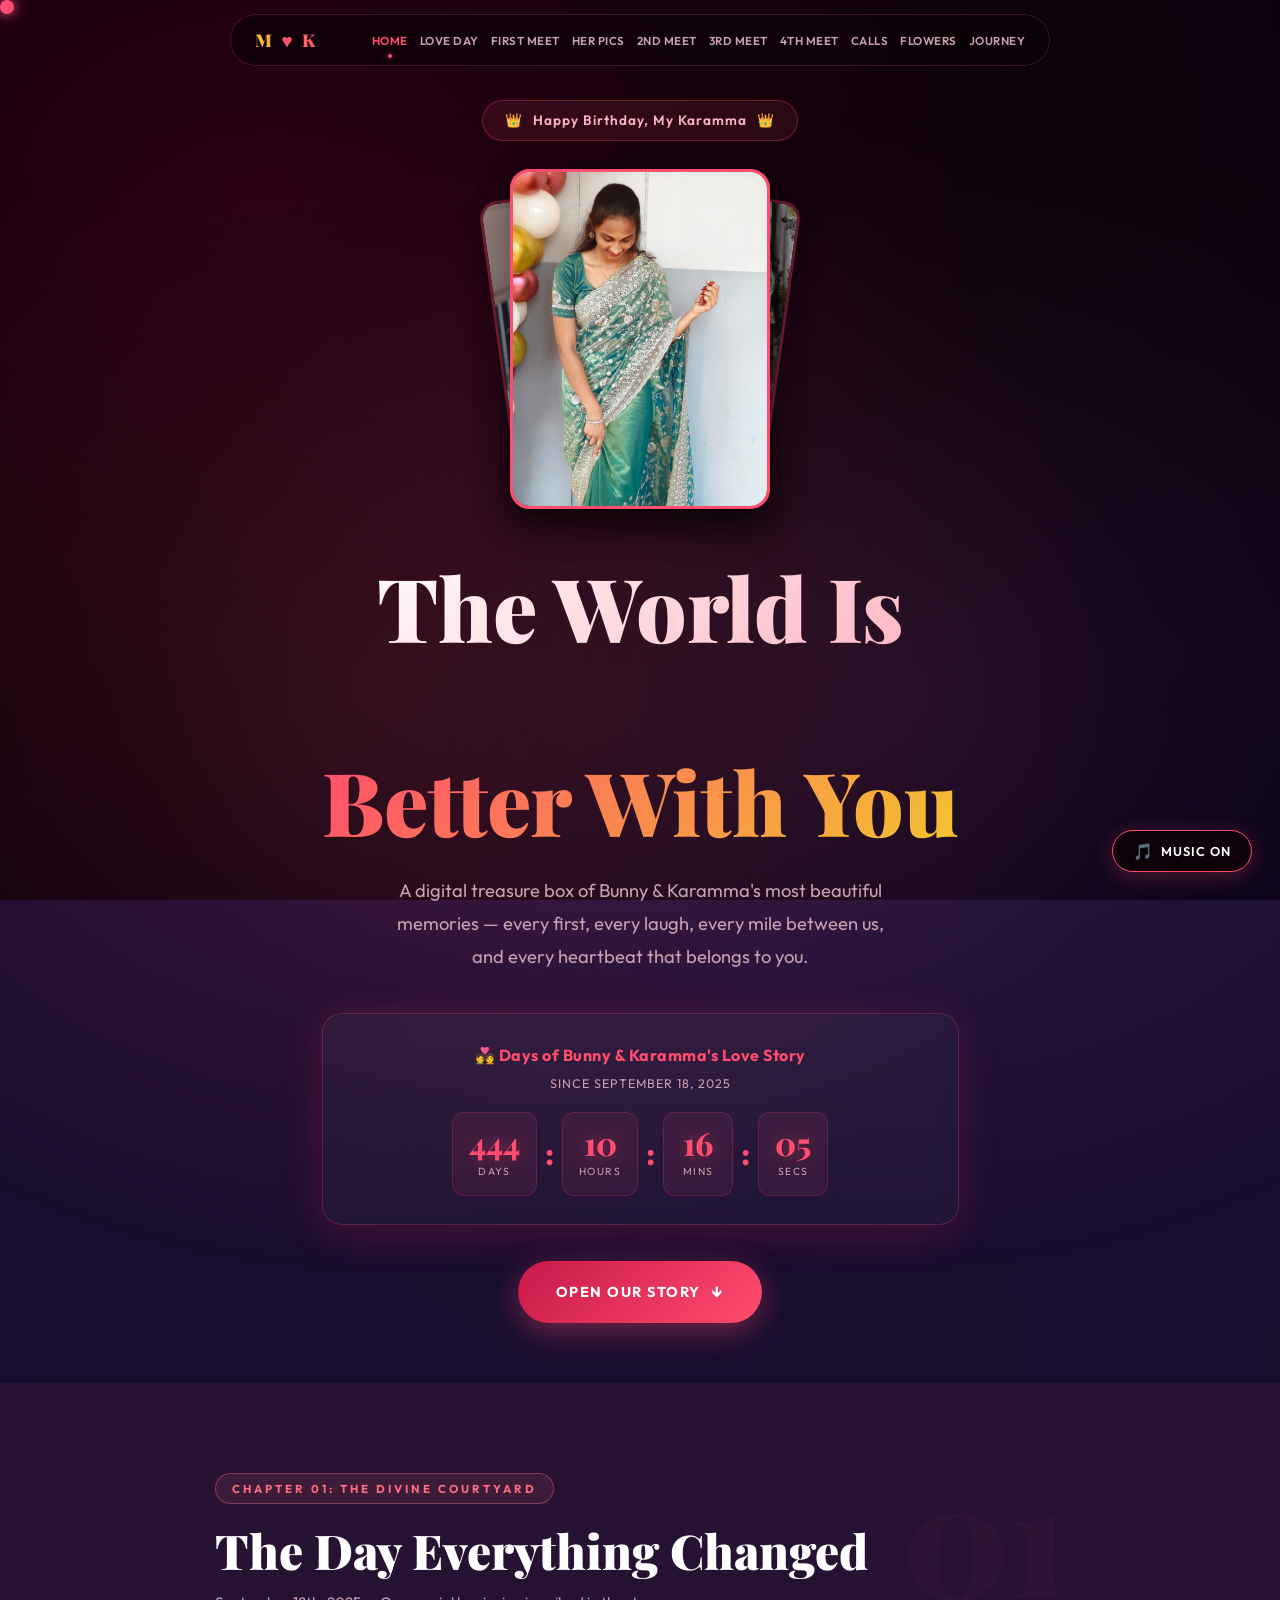
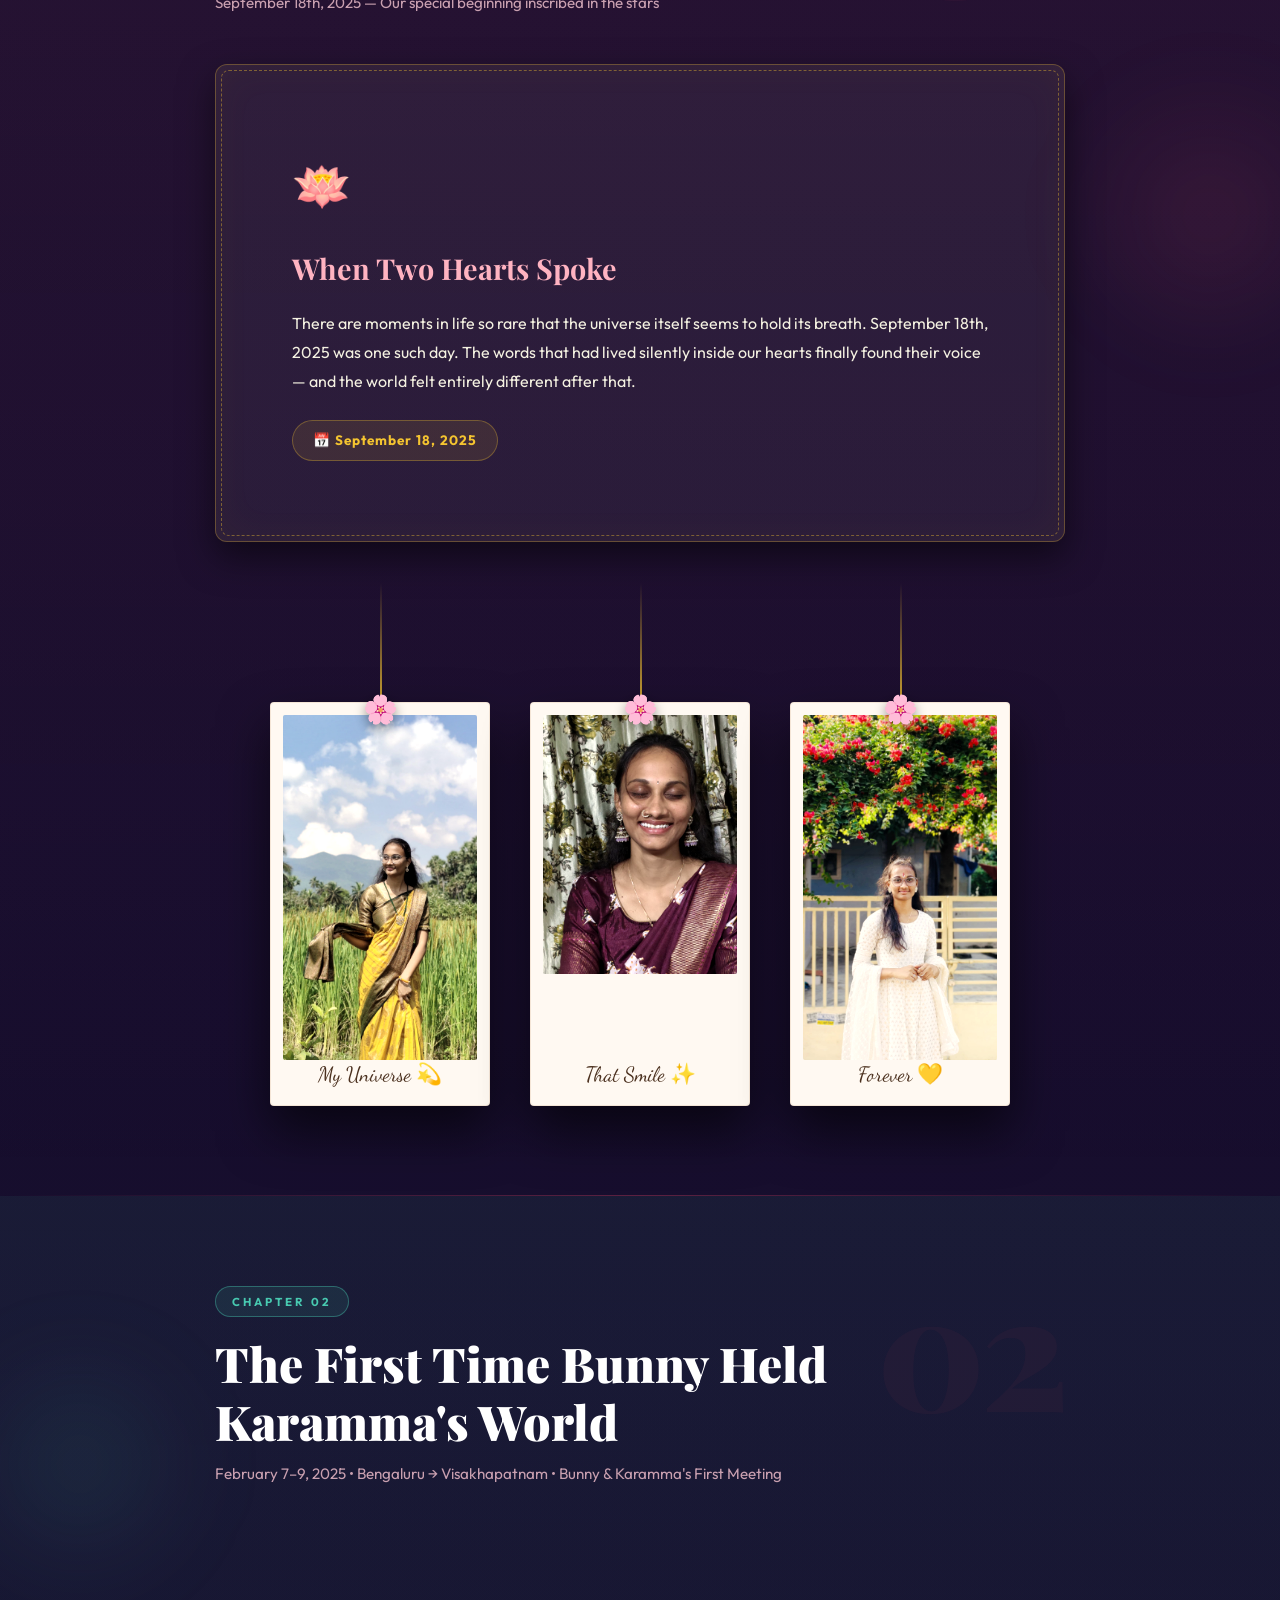
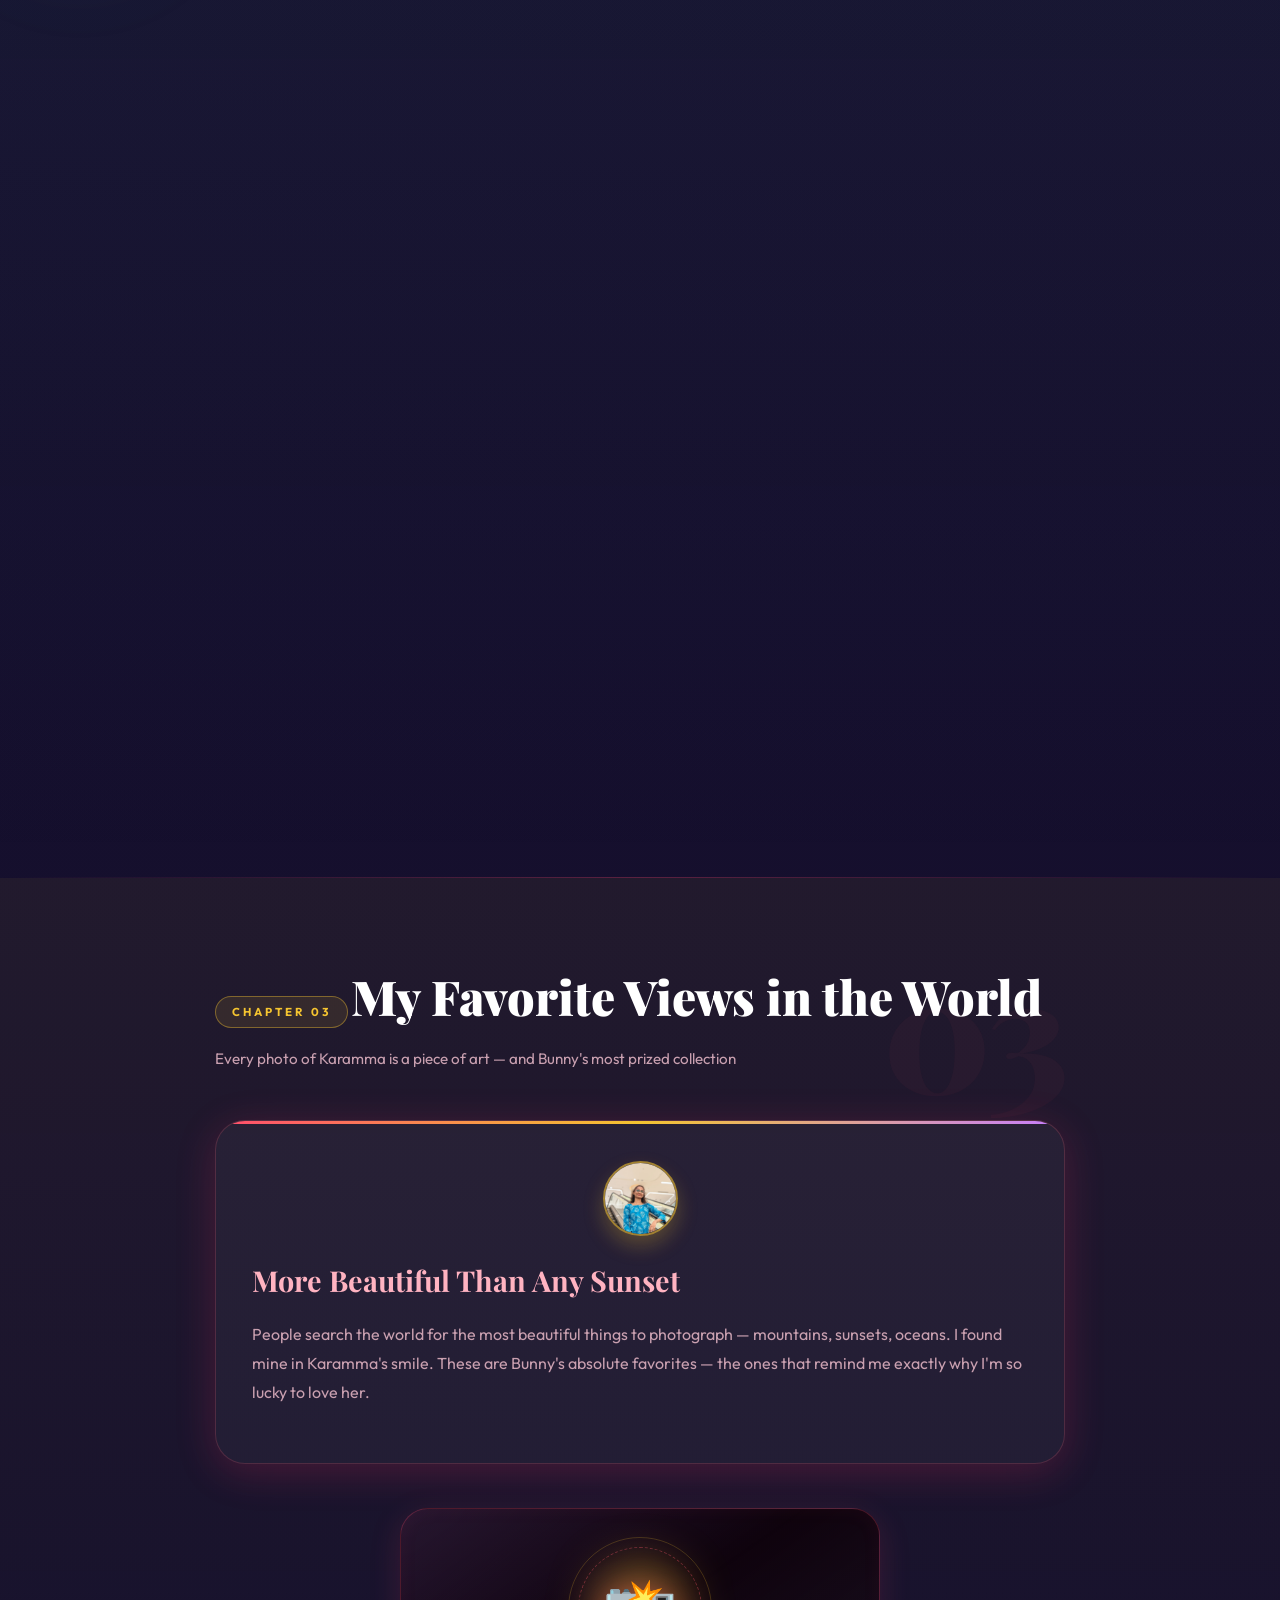
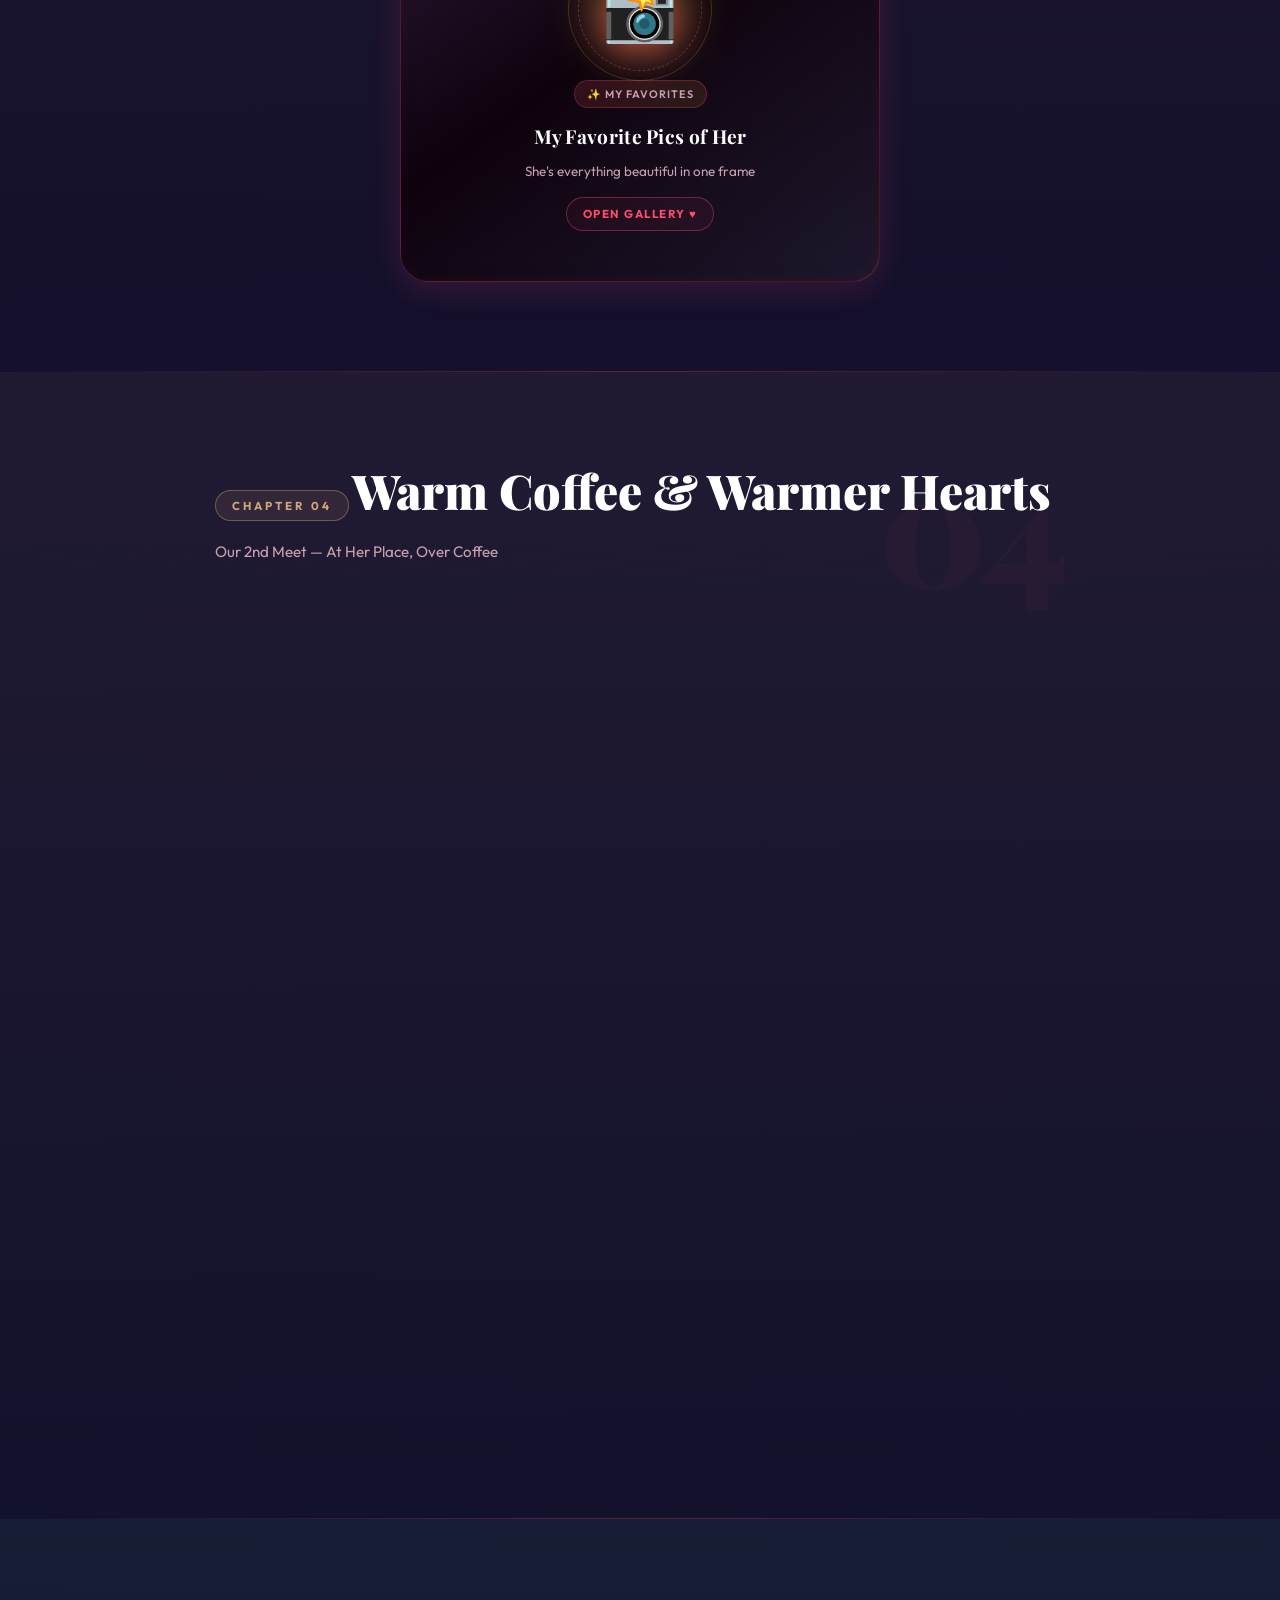
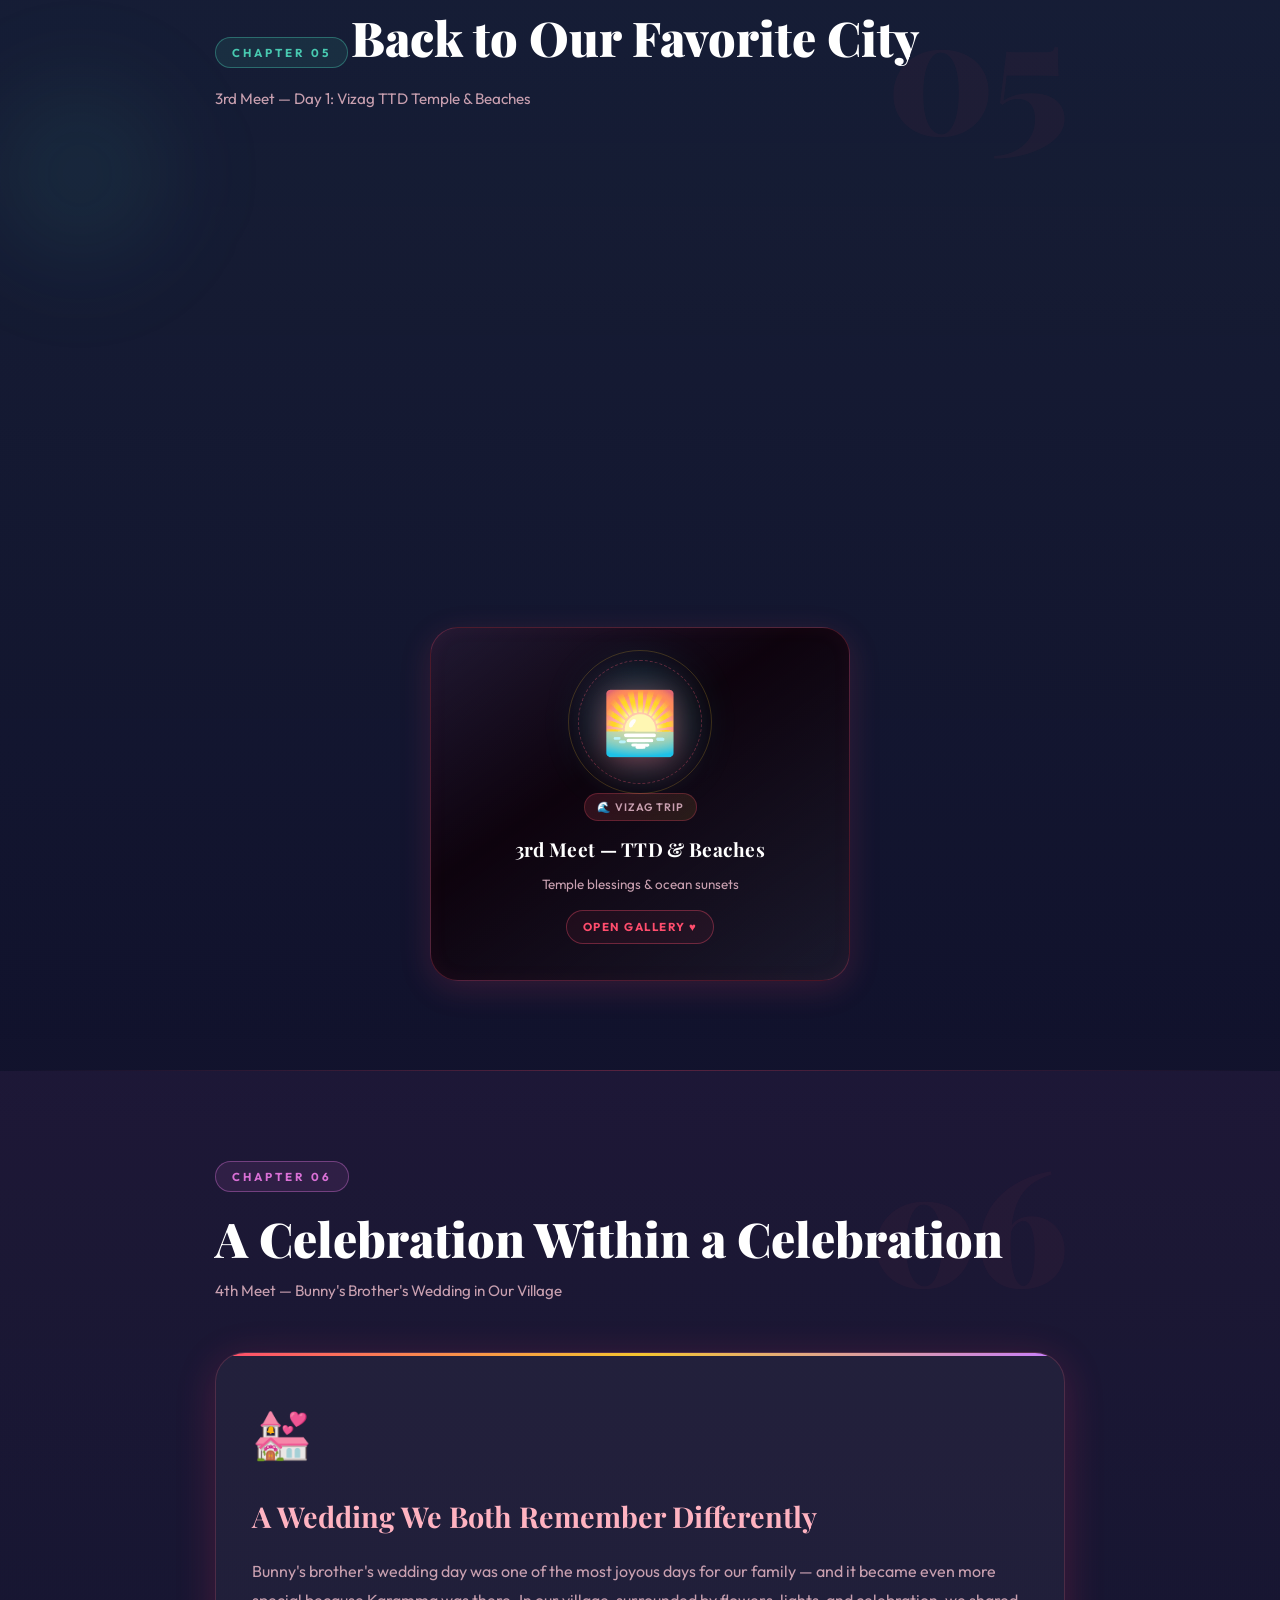
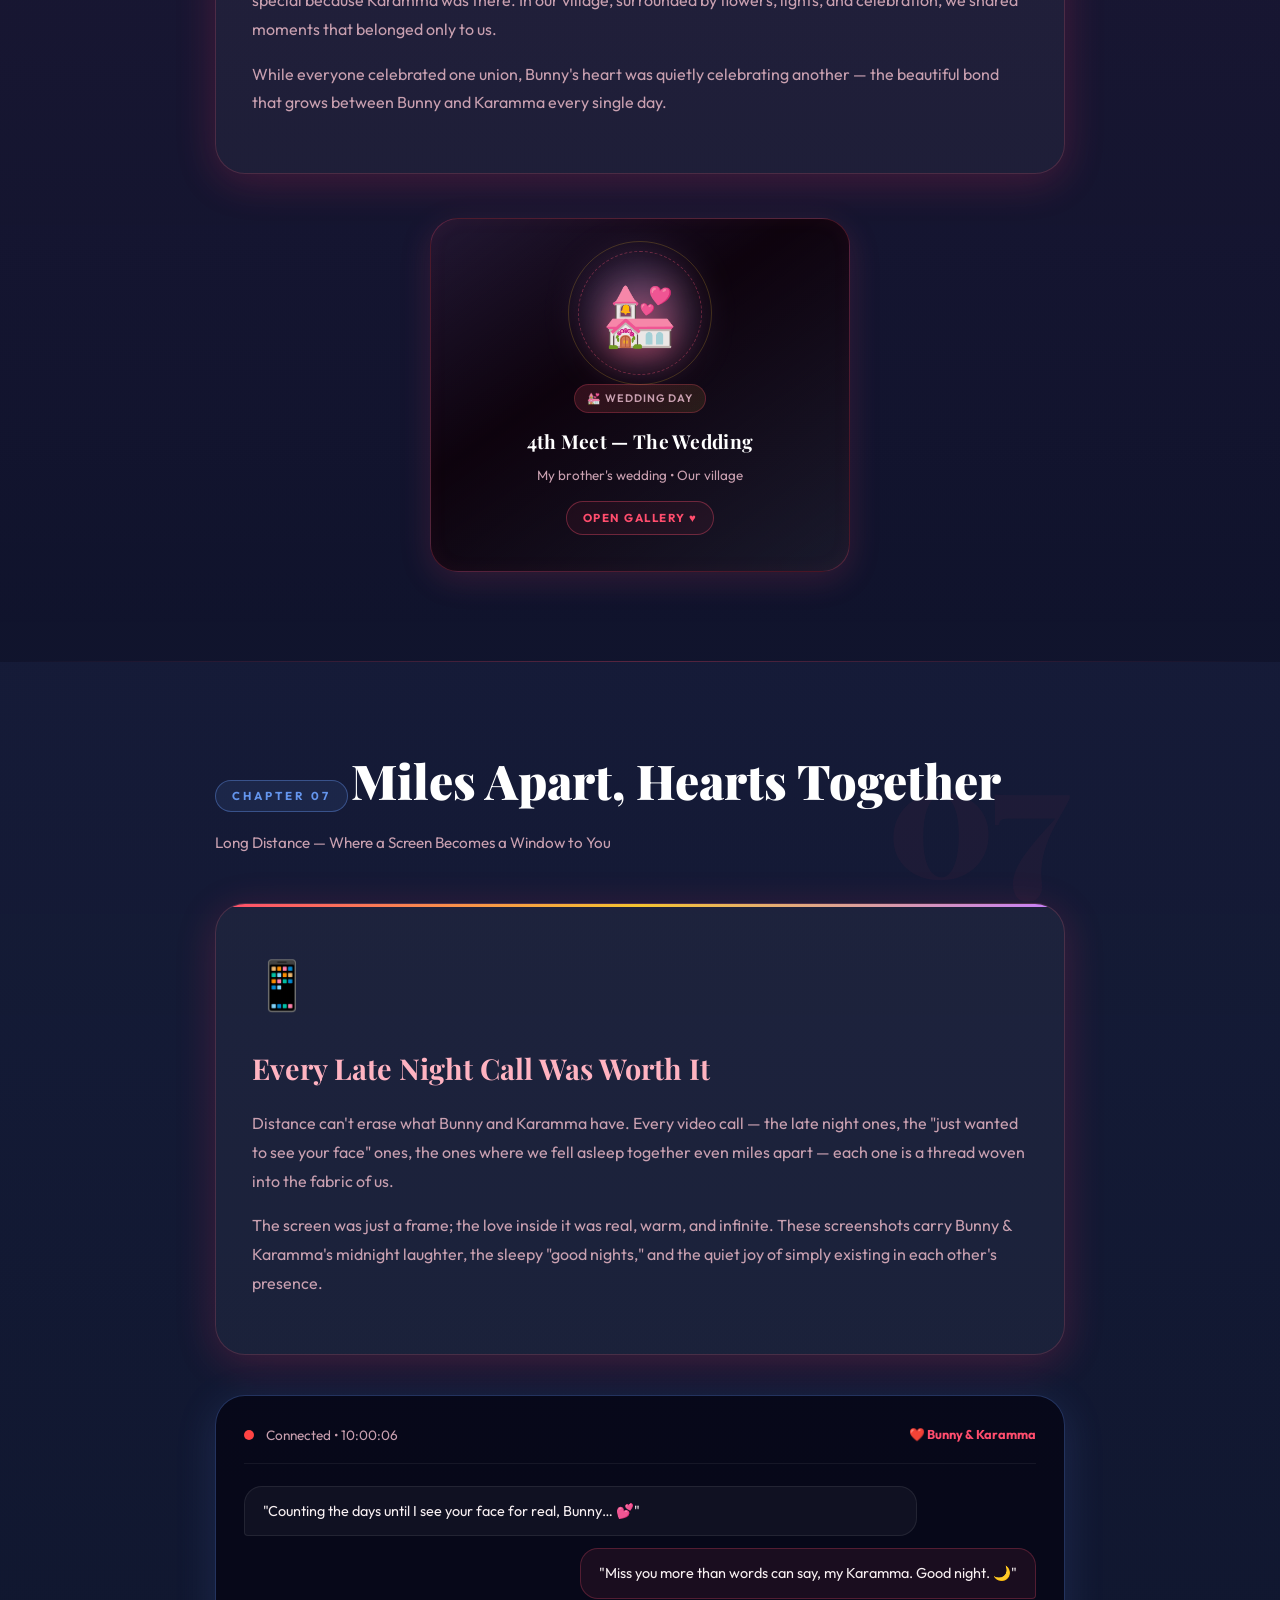
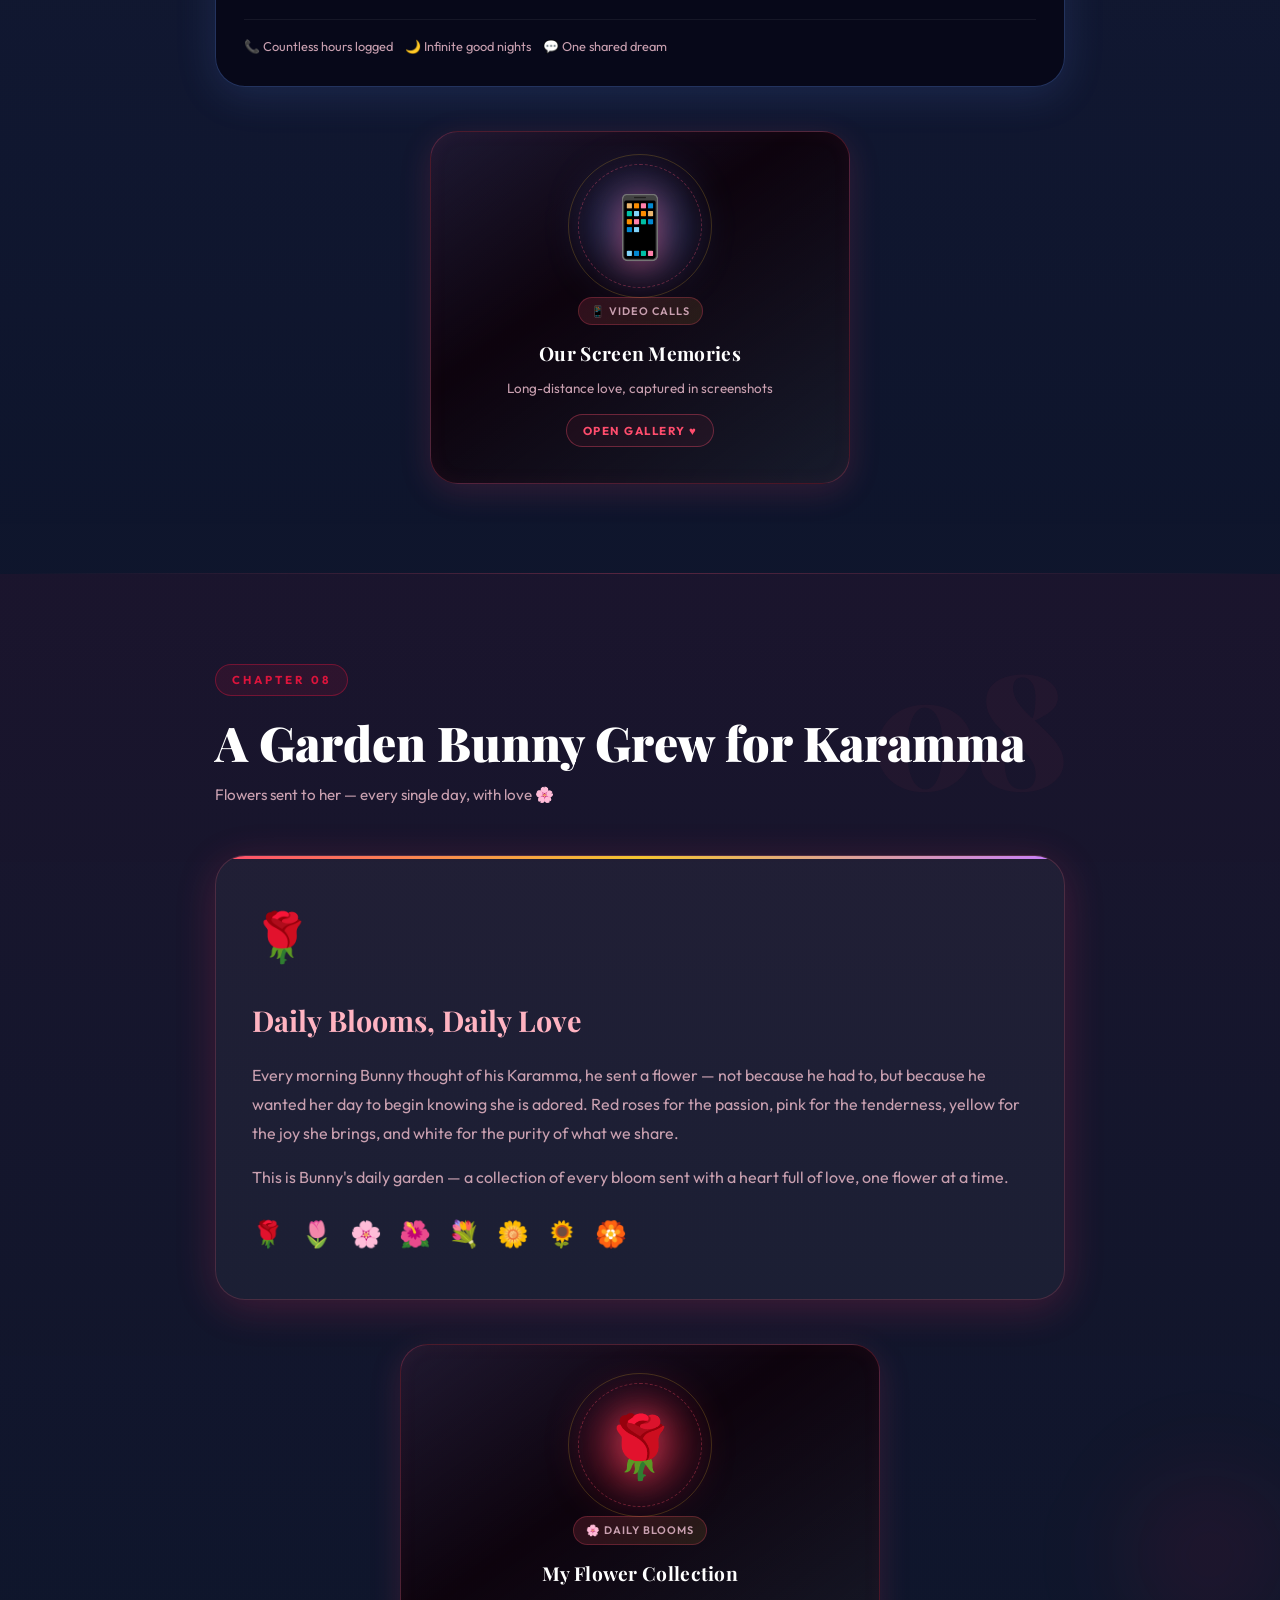
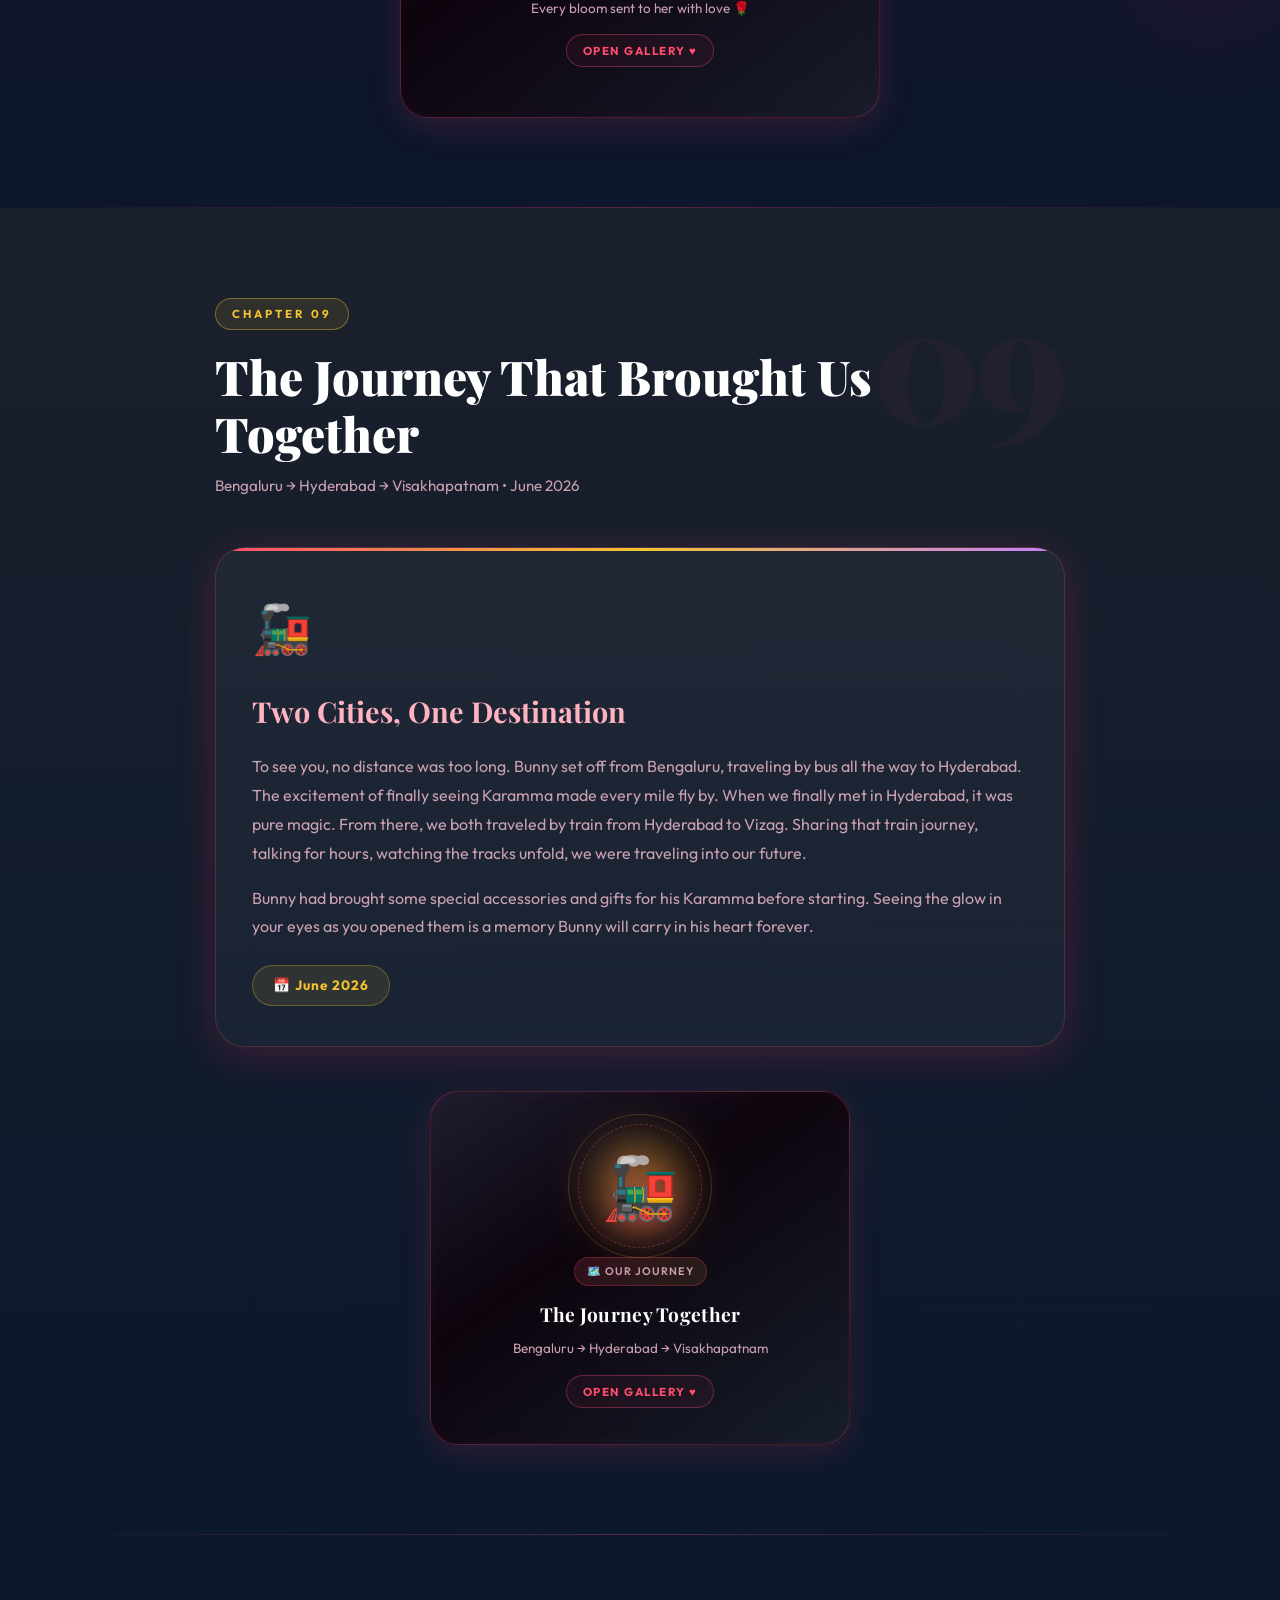
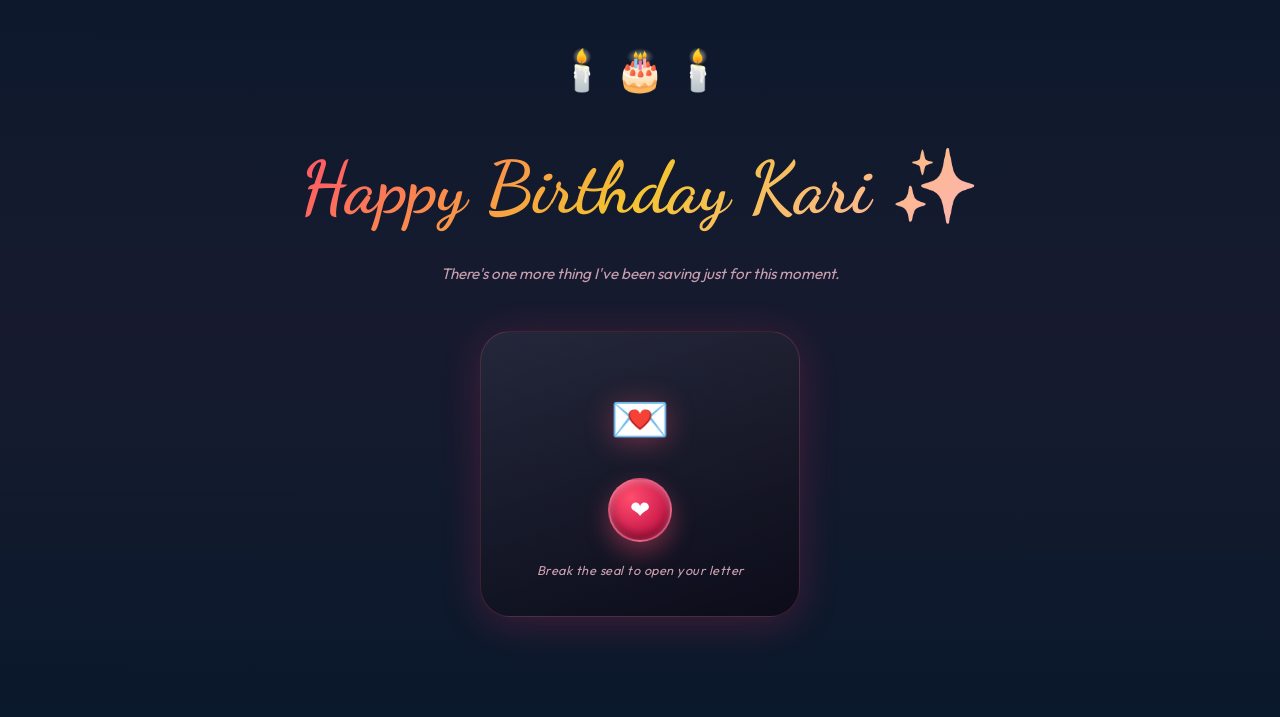
==== commit 4dd0ea17: "Enhance Magical Vrindavan gateway, integrate new photos into galleries, and update Radha Krishna ent" ====
--- a/chapters.html
+++ b/chapters.html
@@ -11,6 +11,65 @@
     <link
         href="https://fonts.googleapis.com/css2?family=Dancing+Script:wght@600;700&family=Outfit:wght@300;400;600;800&family=Playfair+Display:ital,wght@0,400..900;1,400..900&display=swap"
         rel="stylesheet">
+    <!-- Animation Libraries -->
+    <script src="https://cdnjs.cloudflare.com/ajax/libs/gsap/3.12.2/gsap.min.js"></script>
+    <script src="https://cdnjs.cloudflare.com/ajax/libs/gsap/3.12.2/ScrollTrigger.min.js"></script>
+    <style>
+        /* Vrindavan Colors override */
+        :root {
+            --rose: #FF4D6D; --gold: #F4C430; --bg: #0B192C; --bg2: #1A3636;
+            --vr-moon: #F4F1E1; --vr-green: #0E271B; --vr-blue: #1A0B2E;
+        }
+        body { background: var(--bg); background-image: radial-gradient(circle at top right, var(--vr-blue), var(--bg)); }
+        
+        /* Magical Hanging Polaroids */
+        .magical-gallery-ropes {
+            position: relative; padding-top: 120px; display: flex; justify-content: center; gap: 40px; flex-wrap: wrap; margin-top: 40px;
+        }
+        .hanging-polaroid {
+            position: relative; width: 220px; background: #FFF9F2; padding: 12px 12px 45px 12px;
+            box-shadow: 0 25px 50px rgba(0,0,0,0.6);
+            transform-origin: top center; z-index: 5;
+            border-radius: 4px; border: 1px solid rgba(200,150,100,0.2);
+            transition: all 0.4s ease;
+        }
+        .hanging-polaroid.delay-1 { animation: swingPolaroid 5s ease-in-out infinite alternate; animation-delay: 0.5s; }
+        .hanging-polaroid.delay-2 { animation: swingPolaroid 4.5s ease-in-out infinite alternate-reverse; animation-delay: 1.2s; }
+        .hanging-polaroid.delay-3 { animation: swingPolaroid 5.2s ease-in-out infinite alternate; animation-delay: 0.2s; }
+        
+        .hanging-polaroid::before {
+            content:''; position:absolute; top: -120px; left: 50%;
+            width: 2px; height: 120px; background: linear-gradient(to bottom, rgba(244,196,48,0), rgba(244,196,48,0.8));
+        }
+        .hanging-polaroid::after {
+            content: '🌸'; position:absolute; top: -18px; left: 50%; transform: translateX(-50%);
+            font-size: 28px; filter: drop-shadow(0 4px 6px rgba(0,0,0,0.4)); z-index:10;
+        }
+        .hanging-polaroid img { width: 100%; height: auto; border-radius: 2px; filter: sepia(0.2) contrast(1.1); }
+        .polaroid-caption {
+            position: absolute; bottom: 12px; left: 0; width: 100%; text-align: center;
+            font-family: 'Dancing Script', cursive; font-size: 1.3rem; color: #4A2F1D; z-index: 6;
+        }
+        .hanging-polaroid:hover {
+            transform: scale(1.1) rotate(0deg) !important; z-index: 20; animation-play-state: paused;
+            box-shadow: 0 30px 60px rgba(244,196,48,0.3);
+        }
+        @keyframes swingPolaroid {
+            0% { transform: rotate(-6deg); }
+            100% { transform: rotate(6deg); }
+        }
+        
+        /* Ancient Manuscript Card */
+        .manuscript-card {
+            background: rgba(255, 249, 242, 0.05); backdrop-filter: blur(15px);
+            border: 1px solid rgba(244, 196, 48, 0.3); border-radius: 12px;
+            padding: 40px; box-shadow: 0 15px 35px rgba(0,0,0,0.5), inset 0 0 40px rgba(244,196,48,0.05);
+            position: relative; margin-bottom: 40px;
+        }
+        .manuscript-card::before {
+            content:''; position:absolute; inset:5px; border: 1px dashed rgba(244,196,48,0.4); border-radius: 8px; pointer-events: none;
+        }
+    </style>
 </head>
 
 <body>
@@ -69,6 +128,8 @@
                 <div class="hero-stacked-gallery reveal-up" id="hero-stack">
                     <img src="photos/top-images/WhatsApp_Image_2026-07-04_at_12.17.14_PM.jpeg" alt="Top Image 1"
                         class="stack-photo">
+                    <img src="photos/new_uploads/media__1785662456012.jpg" alt="Top Image 4"
+                        class="stack-photo">
                     <img src="photos/top-images/WhatsApp_Image_2026-07-04_at_12.17.40_PM.jpeg" alt="Top Image 2"
                         class="stack-photo">
                     <img src="photos/top-images/WhatsApp_Image_2026-07-04_at_12.18.07_PM.jpeg" alt="Top Image 3"
@@ -120,41 +181,42 @@
 
         <!-- ===== SECTION 1: LOVE CONFESSION DAY ===== -->
         <section id="love-day" class="memory-section theme-love">
-            <div class="section-inner">
-                <div class="section-tag">Chapter 01</div>
+            <div class="chapter-ambient" aria-hidden="true">
+                <span class="ca-dot" style="width:8px;height:8px;background:rgba(255,107,129,0.5);left:8%;top:40%;animation-delay:0s;animation-duration:14s;"></span>
+                <span class="ca-dot" style="width:5px;height:5px;background:rgba(255,179,193,0.4);left:90%;top:60%;animation-delay:3s;animation-duration:11s;"></span>
+                <span class="ca-dot" style="width:10px;height:10px;background:rgba(244,196,48,0.3);left:50%;top:80%;animation-delay:6s;animation-duration:16s;"></span>
+            </div>
+            <div class="section-inner gs-reveal" data-chapter="01">
+                <div class="section-tag">Chapter 01: The Divine Courtyard</div>
                 <h2 class="section-title">The Day Everything Changed</h2>
-                <p class="section-sub">September 18th, 2025 — Bunny & Karamma's special beginning</p>
-
-                <div class="story-card vertical-card reveal-up">
+                <p class="section-sub">September 18th, 2025 — Our special beginning inscribed in the stars</p>
+
+                <div class="manuscript-card">
                     <div class="story-text-block">
-                        <div class="story-icon">💌</div>
+                        <div class="story-icon">🪷</div>
                         <h3>When Two Hearts Spoke</h3>
-                        <p>
+                        <p style="color: var(--vr-moon);">
                             There are moments in life so rare that the universe itself seems to hold its breath.
-                            September 18th, 2025 was one such day. The words that had lived silently inside Bunny and
-                            Karamma's hearts
-                            for so long finally found their voice — and the world felt entirely different after that.
-                        </p>
-                        <p>
-                            From that moment on, every morning felt like a gift and every night felt like a promise.
-                            Two people, Bunny and Karamma, chose each other, truly and completely.
+                            September 18th, 2025 was one such day. The words that had lived silently inside our hearts
+                            finally found their voice — and the world felt entirely different after that.
                         </p>
                         <div class="story-date-badge">📅 September 18, 2025</div>
                     </div>
                 </div>
 
-                <!-- Photo Folder Box -->
-                <div class="photo-folder-wrap">
-                    <div class="photo-folder reveal-up" onclick="openLightbox('love-confession')">
-                        <div class="folder-icon-wrap">
-                            <div class="folder-icon">💝</div>
-                            <div class="folder-glow"></div>
-                        </div>
-                        <div class="folder-info">
-                            <h4>Love Confession Day</h4>
-                            <p>Our most precious moments</p>
-                            <span class="open-hint">Click to open ♥</span>
-                        </div>
+                <!-- Magical Floating Polaroids instead of Lightbox Folder -->
+                <div class="magical-gallery-ropes">
+                    <div class="hanging-polaroid delay-1">
+                        <img src="photos/first page karamma/WhatsApp_Image_2026-06-28_at_12.22.53_PM.jpeg" alt="Memory">
+                        <div class="polaroid-caption">My Universe 💫</div>
+                    </div>
+                    <div class="hanging-polaroid delay-2">
+                        <img src="photos/top-images/WhatsApp_Image_2026-07-04_at_12.17.14_PM.jpeg" alt="Memory">
+                        <div class="polaroid-caption">That Smile ✨</div>
+                    </div>
+                    <div class="hanging-polaroid delay-3">
+                        <img src="photos/first page karamma/WhatsApp_Image_2026-06-28_at_12.22.53_PM_1_.jpeg" alt="Memory">
+                        <div class="polaroid-caption">Forever 💛</div>
                     </div>
                 </div>
             </div>
@@ -162,7 +224,11 @@
 
         <!-- ===== SECTION 2: FIRST MEET — VIZAG TRIP ===== -->
         <section id="first-meet" class="memory-section theme-beach">
-            <div class="section-inner">
+            <div class="chapter-ambient" aria-hidden="true">
+                <span class="ca-dot" style="width:7px;height:7px;background:rgba(72,201,176,0.5);left:5%;top:30%;animation-delay:1s;animation-duration:13s;"></span>
+                <span class="ca-dot" style="width:9px;height:9px;background:rgba(0,210,200,0.35);left:88%;top:55%;animation-delay:4s;animation-duration:15s;"></span>
+            </div>
+            <div class="section-inner" data-chapter="02">
                 <div class="section-tag">Chapter 02</div>
                 <h2 class="section-title">The First Time Bunny Held Karamma's World</h2>
                 <p class="section-sub">February 7–9, 2025 • Bengaluru → Visakhapatnam • Bunny & Karamma's First Meeting
@@ -208,22 +274,26 @@
                 <div class="folder-row">
                     <div class="photo-folder small reveal-up" onclick="openLightbox('first-meet-day1')">
                         <div class="folder-icon-wrap">
-                            <div class="folder-icon">💝</div>
-                        </div>
-                        <div class="folder-info">
-                            <h4>Day 1 — Temple Visit</h4>
+                            <div class="folder-icon">🛕</div>
+                            <div class="folder-glow teal-glow"></div>
+                        </div>
+                        <div class="folder-info">
+                            <span class="gallery-count-badge">🌊 Day 1</span>
+                            <h4>Temple Visit</h4>
                             <p>Simhachalam, Vizag</p>
-                            <span class="open-hint">Click to open ♥</span>
+                            <span class="open-hint">Open Gallery ♥</span>
                         </div>
                     </div>
                     <div class="photo-folder small reveal-up" onclick="openLightbox('first-meet-day2')">
                         <div class="folder-icon-wrap">
-                            <div class="folder-icon">💝</div>
-                        </div>
-                        <div class="folder-info">
-                            <h4>Day 2 — Beaches &amp; Parks</h4>
-                            <p>Visakhapatnam (Day 2 files)</p>
-                            <span class="open-hint">Click to open ♥</span>
+                            <div class="folder-icon">🌊</div>
+                            <div class="folder-glow teal-glow"></div>
+                        </div>
+                        <div class="folder-info">
+                            <span class="gallery-count-badge">🏖️ Day 2</span>
+                            <h4>Beaches &amp; Parks</h4>
+                            <p>Visakhapatnam shorelines</p>
+                            <span class="open-hint">Open Gallery ♥</span>
                         </div>
                     </div>
                 </div>
@@ -232,14 +302,20 @@
 
         <!-- ===== SECTION 3: FAVORITE PICS OF HER ===== -->
         <section id="fav-pics" class="memory-section theme-sunset">
-            <div class="section-inner">
+            <div class="chapter-ambient" aria-hidden="true">
+                <span class="ca-dot" style="width:9px;height:9px;background:rgba(244,196,48,0.5);left:10%;top:50%;animation-delay:2s;animation-duration:14s;"></span>
+                <span class="ca-dot" style="width:6px;height:6px;background:rgba(255,200,80,0.4);left:85%;top:35%;animation-delay:5s;animation-duration:12s;"></span>
+            </div>
+            <div class="section-inner" data-chapter="03">
                 <div class="section-tag">Chapter 03</div>
                 <h2 class="section-title">My Favorite Views in the World</h2>
                 <p class="section-sub">Every photo of Karamma is a piece of art — and Bunny's most prized collection</p>
 
                 <div class="story-card vertical-card reveal-up">
                     <div class="story-text-block">
-                        <div class="story-icon">📸</div>
+                        <div style="width: 75px; height: 75px; margin: 0 auto 20px; border-radius: 50%; overflow: hidden; box-shadow: 0 10px 20px rgba(244,196,48,0.25); border: 2px solid rgba(244,196,48,0.6);">
+                            <img src="photos/new_uploads/media__1785662456084.jpg" style="width: 100%; height: 100%; object-fit: cover;" alt="Karamma Glow">
+                        </div>
                         <h3>More Beautiful Than Any Sunset</h3>
                         <p>
                             People search the world for the most beautiful things to photograph —
@@ -252,13 +328,14 @@
                 <div class="photo-folder-wrap">
                     <div class="photo-folder big-folder reveal-up" onclick="openLightbox('fav-pics')">
                         <div class="folder-icon-wrap">
-                            <div class="folder-icon">💝</div>
+                            <div class="folder-icon">📸</div>
                             <div class="folder-glow gold-glow"></div>
                         </div>
                         <div class="folder-info">
-                            <h4>My Favorite Pics of Her ✨</h4>
+                            <span class="gallery-count-badge">✨ My Favorites</span>
+                            <h4>My Favorite Pics of Her</h4>
                             <p>She's everything beautiful in one frame</p>
-                            <span class="open-hint">Click to open ♥</span>
+                            <span class="open-hint">Open Gallery ♥</span>
                         </div>
                     </div>
                 </div>
@@ -267,14 +344,20 @@
 
         <!-- ===== SECTION 4: SECOND MEET — CAFE ===== -->
         <section id="second-meet" class="memory-section theme-cafe">
-            <div class="section-inner">
+            <div class="chapter-ambient" aria-hidden="true">
+                <span class="ca-dot" style="width:8px;height:8px;background:rgba(210,166,121,0.5);left:12%;top:45%;animation-delay:0s;animation-duration:12s;"></span>
+                <span class="ca-dot" style="width:6px;height:6px;background:rgba(255,179,80,0.4);left:80%;top:65%;animation-delay:4s;animation-duration:15s;"></span>
+            </div>
+            <div class="section-inner" data-chapter="04">
                 <div class="section-tag">Chapter 04</div>
                 <h2 class="section-title">Warm Coffee & Warmer Hearts</h2>
                 <p class="section-sub">Our 2nd Meet — At Her Place, Over Coffee</p>
 
                 <div class="story-card vertical-card reveal-up">
                     <div class="story-text-block">
-                        <div class="story-icon">☕</div>
+                        <div style="width: 75px; height: 75px; margin: 0 auto 20px; border-radius: 50%; overflow: hidden; box-shadow: 0 10px 20px rgba(255,179,128,0.25); border: 2px solid rgba(255,179,128,0.6);">
+                            <img src="photos/new_uploads/media__1785662456048.jpg" style="width: 100%; height: 100%; object-fit: cover;" alt="Karamma Cafe">
+                        </div>
                         <h3>The Cafe Chapter</h3>
                         <p>
                             Our second meeting was intimate and beautiful — meeting at Karamma's place,
@@ -292,13 +375,14 @@
                 <div class="photo-folder-wrap">
                     <div class="photo-folder reveal-up" onclick="openLightbox('second-meet-cafe')">
                         <div class="folder-icon-wrap">
-                            <div class="folder-icon">💝</div>
+                            <div class="folder-icon">☕</div>
                             <div class="folder-glow pink-glow"></div>
                         </div>
                         <div class="folder-info">
-                            <h4>2nd Meet — The Cafe Day</h4>
-                            <p>Coffee, conversations & her smile</p>
-                            <span class="open-hint">Click to open ♥</span>
+                            <span class="gallery-count-badge">☕ Café Meeting</span>
+                            <h4>2nd Meet — The Café Day</h4>
+                            <p>Coffee, conversations &amp; her smile</p>
+                            <span class="open-hint">Open Gallery ♥</span>
                         </div>
                     </div>
                 </div>
@@ -307,7 +391,11 @@
 
         <!-- ===== SECTION 5: THIRD MEET — VIZAG TTD & BEACHES ===== -->
         <section id="third-meet" class="memory-section theme-beach">
-            <div class="section-inner">
+            <div class="chapter-ambient" aria-hidden="true">
+                <span class="ca-dot" style="width:7px;height:7px;background:rgba(72,201,176,0.45);left:6%;top:55%;animation-delay:2s;animation-duration:13s;"></span>
+                <span class="ca-dot" style="width:9px;height:9px;background:rgba(0,210,200,0.35);left:88%;top:55%;animation-delay:4s;animation-duration:15s;"></span>
+            </div>
+            <div class="section-inner" data-chapter="05">
                 <div class="section-tag">Chapter 05</div>
                 <h2 class="section-title">Back to Our Favorite City</h2>
                 <p class="section-sub">3rd Meet — Day 1: Vizag TTD Temple & Beaches</p>
@@ -331,13 +419,14 @@
                 <div class="photo-folder-wrap">
                     <div class="photo-folder reveal-up" onclick="openLightbox('third-meet-vizag')">
                         <div class="folder-icon-wrap">
-                            <div class="folder-icon">💝</div>
+                            <div class="folder-icon">🌅</div>
                             <div class="folder-glow teal-glow"></div>
                         </div>
                         <div class="folder-info">
-                            <h4>3rd Meet — Vizag TTD & Beaches</h4>
-                            <p>Temple blessings & ocean sunsets</p>
-                            <span class="open-hint">Click to open ♥</span>
+                            <span class="gallery-count-badge">🌊 Vizag Trip</span>
+                            <h4>3rd Meet — TTD &amp; Beaches</h4>
+                            <p>Temple blessings &amp; ocean sunsets</p>
+                            <span class="open-hint">Open Gallery ♥</span>
                         </div>
                     </div>
                 </div>
@@ -346,7 +435,11 @@
 
         <!-- ===== SECTION 6: FOURTH MEET — MUTUAL WEDDING ===== -->
         <section id="fourth-meet" class="memory-section theme-wedding">
-            <div class="section-inner">
+            <div class="chapter-ambient" aria-hidden="true">
+                <span class="ca-dot" style="width:8px;height:8px;background:rgba(218,112,214,0.45);left:7%;top:40%;animation-delay:1s;animation-duration:14s;"></span>
+                <span class="ca-dot" style="width:6px;height:6px;background:rgba(200,150,255,0.35);left:90%;top:50%;animation-delay:5s;animation-duration:11s;"></span>
+            </div>
+            <div class="section-inner" data-chapter="06">
                 <div class="section-tag">Chapter 06</div>
                 <h2 class="section-title">A Celebration Within a Celebration</h2>
                 <p class="section-sub">4th Meet — Bunny's Brother's Wedding in Our Village</p>
@@ -371,13 +464,14 @@
                 <div class="photo-folder-wrap">
                     <div class="photo-folder reveal-up" onclick="openLightbox('fourth-meet-wedding')">
                         <div class="folder-icon-wrap">
-                            <div class="folder-icon">💝</div>
+                            <div class="folder-icon">💒</div>
                             <div class="folder-glow wedding-glow"></div>
                         </div>
                         <div class="folder-info">
-                            <h4>4th Meet — The Wedding Day</h4>
+                            <span class="gallery-count-badge">💒 Wedding Day</span>
+                            <h4>4th Meet — The Wedding</h4>
                             <p>My brother's wedding • Our village</p>
-                            <span class="open-hint">Click to open ♥</span>
+                            <span class="open-hint">Open Gallery ♥</span>
                         </div>
                     </div>
                 </div>
@@ -386,7 +480,11 @@
 
         <!-- ===== SECTION 7: VIDEO CALL SCREENSHOTS ===== -->
         <section id="video-calls" class="memory-section theme-night">
-            <div class="section-inner">
+            <div class="chapter-ambient" aria-hidden="true">
+                <span class="ca-dot" style="width:7px;height:7px;background:rgba(100,149,237,0.5);left:8%;top:60%;animation-delay:0s;animation-duration:16s;"></span>
+                <span class="ca-dot" style="width:5px;height:5px;background:rgba(150,180,255,0.35);left:85%;top:30%;animation-delay:4s;animation-duration:12s;"></span>
+            </div>
+            <div class="section-inner" data-chapter="07">
                 <div class="section-tag">Chapter 07</div>
                 <h2 class="section-title">Miles Apart, Hearts Together</h2>
                 <p class="section-sub">Long Distance — Where a Screen Becomes a Window to You</p>
@@ -429,13 +527,14 @@
                 <div class="photo-folder-wrap">
                     <div class="photo-folder reveal-up" onclick="openLightbox('video-calls')">
                         <div class="folder-icon-wrap">
-                            <div class="folder-icon">💝</div>
+                            <div class="folder-icon">📱</div>
                             <div class="folder-glow blue-glow"></div>
                         </div>
                         <div class="folder-info">
-                            <h4>Video Call Screenshots</h4>
-                            <p>Our long-distance love, captured</p>
-                            <span class="open-hint">Click to open ♥</span>
+                            <span class="gallery-count-badge">📱 Video Calls</span>
+                            <h4>Our Screen Memories</h4>
+                            <p>Long-distance love, captured in screenshots</p>
+                            <span class="open-hint">Open Gallery ♥</span>
                         </div>
                     </div>
                 </div>
@@ -444,7 +543,11 @@
 
         <!-- ===== SECTION 8: FLOWER COLLECTION ===== -->
         <section id="flowers" class="memory-section theme-flowers">
-            <div class="section-inner">
+            <div class="chapter-ambient" aria-hidden="true">
+                <span class="ca-dot" style="width:9px;height:9px;background:rgba(220,20,60,0.45);left:5%;top:45%;animation-delay:1s;animation-duration:15s;"></span>
+                <span class="ca-dot" style="width:6px;height:6px;background:rgba(255,80,100,0.35);left:92%;top:60%;animation-delay:6s;animation-duration:13s;"></span>
+            </div>
+            <div class="section-inner" data-chapter="08">
                 <div class="section-tag">Chapter 08</div>
                 <h2 class="section-title">A Garden Bunny Grew for Karamma</h2>
                 <p class="section-sub">Flowers sent to her — every single day, with love 🌸</p>
@@ -470,13 +573,14 @@
                 <div class="photo-folder-wrap">
                     <div class="photo-folder big-folder reveal-up" onclick="openLightbox('flowers')">
                         <div class="folder-icon-wrap">
-                            <div class="folder-icon">💝</div>
+                            <div class="folder-icon">🌹</div>
                             <div class="folder-glow rose-glow"></div>
                         </div>
                         <div class="folder-info">
-                            <h4>My Daily Flower Collection</h4>
-                            <p>Every bloom sent to her with love</p>
-                            <span class="open-hint">Click to open ♥</span>
+                            <span class="gallery-count-badge">🌸 Daily Blooms</span>
+                            <h4>My Flower Collection</h4>
+                            <p>Every bloom sent to her with love 🌹</p>
+                            <span class="open-hint">Open Gallery ♥</span>
                         </div>
                     </div>
                 </div>
@@ -485,7 +589,11 @@
 
         <!-- ===== SECTION 9: THE JOURNEY THAT BROUGHT US TOGETHER ===== -->
         <section id="journey" class="memory-section theme-sunset">
-            <div class="section-inner">
+            <div class="chapter-ambient" aria-hidden="true">
+                <span class="ca-dot" style="width:8px;height:8px;background:rgba(244,196,48,0.5);left:6%;top:50%;animation-delay:2s;animation-duration:14s;"></span>
+                <span class="ca-dot" style="width:6px;height:6px;background:rgba(255,200,0,0.4);left:88%;top:40%;animation-delay:5s;animation-duration:11s;"></span>
+            </div>
+            <div class="section-inner" data-chapter="09">
                 <div class="section-tag">Chapter 09</div>
                 <h2 class="section-title">The Journey That Brought Us Together</h2>
                 <p class="section-sub">Bengaluru → Hyderabad → Visakhapatnam • June 2026</p>
@@ -516,13 +624,14 @@
                 <div class="photo-folder-wrap">
                     <div class="photo-folder reveal-up" onclick="openLightbox('journey')">
                         <div class="folder-icon-wrap">
-                            <div class="folder-icon">💝</div>
+                            <div class="folder-icon">🚂</div>
                             <div class="folder-glow gold-glow"></div>
                         </div>
                         <div class="folder-info">
-                            <h4>Our Journey Together</h4>
-                            <p>Bengaluru to Hyderabad by bus, Hyd to Vizag by train</p>
-                            <span class="open-hint">Click to open ♥</span>
+                            <span class="gallery-count-badge">🗺️ Our Journey</span>
+                            <h4>The Journey Together</h4>
+                            <p>Bengaluru → Hyderabad → Visakhapatnam</p>
+                            <span class="open-hint">Open Gallery ♥</span>
                         </div>
                     </div>
                 </div>
--- a/chapters_style.css
+++ b/chapters_style.css
@@ -1824,4 +1824,627 @@
         font-size: 0.72rem;
         letter-spacing: 0.5px;
     }
-}+}
+/* ================================================================
+   ✨ GALLERY BEAUTIFICATION & ANIMATION ENHANCEMENTS ✨
+   Added: Rich gallery cards, orbit rings, animated entrances,
+          page-level shimmer, love meter, floating elements
+   ================================================================ */
+
+/* ─── SECTION: Ambient floating emojis per theme ─── */
+.memory-section {
+    position: relative;
+    overflow: hidden;
+}
+
+.memory-section::after {
+    content: '';
+    position: absolute;
+    bottom: 0;
+    left: 0;
+    right: 0;
+    height: 1px;
+    background: linear-gradient(90deg, transparent, rgba(255, 77, 109, 0.3), transparent);
+}
+
+/* Section entrance animation */
+.section-inner {
+    animation: sectionEntrance 0.8s cubic-bezier(0.16, 1, 0.3, 1) both;
+}
+
+@keyframes sectionEntrance {
+    from {
+        opacity: 0;
+        transform: translateY(40px);
+    }
+    to {
+        opacity: 1;
+        transform: translateY(0);
+    }
+}
+
+/* ─── GALLERY CARD: Complete Redesign ─── */
+.photo-folder {
+    position: relative;
+    background: linear-gradient(145deg,
+        rgba(255, 77, 109, 0.06) 0%,
+        rgba(13, 0, 8, 0.85) 40%,
+        rgba(244, 196, 48, 0.04) 100%);
+    border: 1px solid rgba(255, 77, 109, 0.25);
+    border-radius: 28px;
+    padding: 44px 32px 36px;
+    text-align: center;
+    cursor: pointer;
+    transition: all 0.5s cubic-bezier(0.175, 0.885, 0.32, 1.275);
+    overflow: hidden;
+    backdrop-filter: blur(20px);
+    -webkit-backdrop-filter: blur(20px);
+    max-width: 420px;
+    width: 100%;
+    isolation: isolate;
+}
+
+/* Animated top shimmer border bar */
+.photo-folder::before {
+    content: '';
+    position: absolute;
+    top: 0;
+    left: -100%;
+    width: 100%;
+    height: 2px;
+    background: linear-gradient(90deg, transparent, var(--rose), var(--gold), transparent);
+    transition: left 0.7s ease;
+    z-index: 1;
+}
+
+.photo-folder:hover::before {
+    left: 100%;
+}
+
+/* Radial glow behind the card */
+.photo-folder::after {
+    content: '';
+    position: absolute;
+    inset: -2px;
+    background: linear-gradient(45deg, var(--rose), var(--gold), var(--lilac), var(--rose));
+    background-size: 300% 300%;
+    z-index: -1;
+    filter: blur(18px);
+    opacity: 0;
+    border-radius: inherit;
+    transition: opacity 0.5s ease;
+    animation: gradientRotate 4s linear infinite;
+}
+
+.photo-folder:hover::after {
+    opacity: 0.55;
+}
+
+@keyframes gradientRotate {
+    0% { background-position: 0% 50%; }
+    50% { background-position: 100% 50%; }
+    100% { background-position: 0% 50%; }
+}
+
+.photo-folder:hover {
+    transform: translateY(-10px) scale(1.025);
+    border-color: rgba(255, 77, 109, 0.65);
+    box-shadow:
+        0 30px 70px rgba(255, 77, 109, 0.25),
+        0 0 0 1px rgba(255, 77, 109, 0.3),
+        inset 0 1px 0 rgba(255, 255, 255, 0.15);
+}
+
+/* ─── Orbit Ring Animation around Gallery Icon ─── */
+.folder-icon-wrap {
+    position: relative;
+    width: 100px;
+    height: 100px;
+    margin: 0 auto 20px;
+    display: flex;
+    align-items: center;
+    justify-content: center;
+}
+
+.folder-icon-wrap::before,
+.folder-icon-wrap::after {
+    content: '';
+    position: absolute;
+    border-radius: 50%;
+    animation: orbitRing 3.5s linear infinite;
+}
+
+.folder-icon-wrap::before {
+    inset: -12px;
+    border: 1.5px dashed rgba(255, 77, 109, 0.35);
+    animation-duration: 6s;
+}
+
+.folder-icon-wrap::after {
+    inset: -22px;
+    border: 1px solid rgba(244, 196, 48, 0.2);
+    animation-direction: reverse;
+    animation-duration: 9s;
+}
+
+@keyframes orbitRing {
+    0% { transform: rotate(0deg); }
+    100% { transform: rotate(360deg); }
+}
+
+.folder-icon {
+    font-size: 3.8rem;
+    filter: drop-shadow(0 4px 16px rgba(255, 77, 109, 0.5));
+    transition: transform 0.4s cubic-bezier(0.175, 0.885, 0.32, 1.275), filter 0.4s ease;
+    display: inline-block;
+    position: relative;
+    z-index: 2;
+}
+
+.photo-folder:hover .folder-icon {
+    transform: scale(1.2) rotate(-8deg);
+    filter: drop-shadow(0 6px 24px rgba(255, 77, 109, 0.8));
+}
+
+/* ─── Pulsing heart dot accent ─── */
+.folder-icon::after {
+    content: '♥';
+    position: absolute;
+    top: -6px;
+    right: -6px;
+    font-size: 0.7rem;
+    color: var(--rose);
+    opacity: 0;
+    animation: heartPop 3s ease infinite;
+}
+
+@keyframes heartPop {
+    0%, 70%, 100% { opacity: 0; transform: scale(0.5) translateY(0); }
+    40% { opacity: 1; transform: scale(1.4) translateY(-8px); }
+}
+
+/* ─── Gallery Glow (theme-specific) ─── */
+.folder-glow {
+    position: absolute;
+    top: 50%;
+    left: 50%;
+    transform: translate(-50%, -50%);
+    width: 90px;
+    height: 90px;
+    border-radius: 50%;
+    filter: blur(24px);
+    background: rgba(255, 77, 109, 0.35);
+    animation: glowPulse 2.5s ease infinite;
+    pointer-events: none;
+    z-index: 0;
+}
+
+.folder-glow.gold-glow    { background: rgba(244, 196, 48, 0.45); }
+.folder-glow.pink-glow    { background: rgba(255, 100, 180, 0.4); }
+.folder-glow.teal-glow    { background: rgba(0, 210, 200, 0.35); }
+.folder-glow.wedding-glow { background: rgba(220, 180, 255, 0.4); }
+.folder-glow.blue-glow    { background: rgba(100, 150, 255, 0.4); }
+.folder-glow.rose-glow    { background: rgba(255, 50, 80, 0.45); }
+
+/* ─── Folder Info Text ─── */
+.folder-info {
+    position: relative;
+    z-index: 2;
+}
+
+.folder-info h4 {
+    font-family: var(--font-h);
+    font-size: 1.2rem;
+    font-weight: 700;
+    color: #fff;
+    margin-bottom: 8px;
+    letter-spacing: 0.3px;
+    transition: color 0.3s ease;
+}
+
+.photo-folder:hover .folder-info h4 {
+    color: var(--blush);
+}
+
+.folder-info p {
+    font-size: 0.84rem;
+    color: var(--muted);
+    margin-bottom: 16px;
+    line-height: 1.5;
+}
+
+/* Open hint pill */
+.open-hint {
+    display: inline-flex;
+    align-items: center;
+    gap: 6px;
+    font-size: 0.72rem;
+    font-weight: 700;
+    color: var(--rose);
+    letter-spacing: 1.5px;
+    text-transform: uppercase;
+    border: 1px solid rgba(255, 77, 109, 0.35);
+    background: rgba(255, 77, 109, 0.06);
+    padding: 6px 16px;
+    border-radius: 100px;
+    transition: all 0.35s ease;
+    position: relative;
+    overflow: hidden;
+}
+
+.open-hint::before {
+    content: '';
+    position: absolute;
+    top: 0;
+    left: -100%;
+    width: 100%;
+    height: 100%;
+    background: linear-gradient(90deg, transparent, rgba(255, 77, 109, 0.3), transparent);
+    transition: left 0.5s ease;
+}
+
+.photo-folder:hover .open-hint::before {
+    left: 100%;
+}
+
+.photo-folder:hover .open-hint {
+    background: rgba(255, 77, 109, 0.18);
+    border-color: var(--rose);
+    color: #fff;
+    box-shadow: 0 4px 18px rgba(255, 77, 109, 0.35);
+    transform: scale(1.05);
+}
+
+/* ─── Gallery Photo Count Badge ─── */
+.gallery-count-badge {
+    display: inline-block;
+    background: linear-gradient(135deg, rgba(255, 77, 109, 0.15), rgba(244, 196, 48, 0.1));
+    border: 1px solid rgba(255, 77, 109, 0.25);
+    color: var(--muted);
+    font-size: 0.68rem;
+    font-weight: 600;
+    letter-spacing: 1px;
+    padding: 4px 12px;
+    border-radius: 100px;
+    margin-bottom: 12px;
+    text-transform: uppercase;
+}
+
+/* ─── Section title: animated underline ─── */
+.section-title {
+    position: relative;
+    display: inline-block;
+}
+
+.section-title::after {
+    content: '';
+    position: absolute;
+    bottom: -6px;
+    left: 0;
+    width: 0;
+    height: 2px;
+    background: linear-gradient(90deg, var(--rose), var(--gold));
+    transition: width 1.2s cubic-bezier(0.16, 1, 0.3, 1);
+    border-radius: 2px;
+}
+
+.section-title.visible::after {
+    width: 60%;
+}
+
+/* ─── Story Card: extra polish ─── */
+.story-card {
+    position: relative;
+    overflow: hidden;
+}
+
+.story-card::before {
+    content: '';
+    position: absolute;
+    top: 0;
+    left: 0;
+    right: 0;
+    height: 3px;
+    background: linear-gradient(90deg, var(--rose), var(--gold), var(--lilac));
+    border-radius: 3px 3px 0 0;
+}
+
+.story-icon {
+    font-size: 3rem;
+    margin-bottom: 18px;
+    display: inline-block;
+    animation: iconFloat 4s ease-in-out infinite alternate;
+}
+
+@keyframes iconFloat {
+    0%   { transform: translateY(0) scale(1); }
+    100% { transform: translateY(-8px) scale(1.08); }
+}
+
+/* ─── Day Cards: hover left-border accent ─── */
+.day-card {
+    border-left: 3px solid transparent;
+    transition: border-color 0.35s ease, transform 0.35s ease, box-shadow 0.35s ease;
+}
+
+.day-card:hover {
+    border-left-color: var(--rose);
+    transform: translateX(4px);
+    box-shadow: 0 12px 40px rgba(255, 77, 109, 0.15);
+}
+
+/* ─── Chapter number: large ghost text ─── */
+.memory-section .section-inner::before {
+    content: attr(data-chapter);
+    position: absolute;
+    top: -20px;
+    right: 0;
+    font-family: var(--font-h);
+    font-size: clamp(5rem, 14vw, 10rem);
+    font-weight: 900;
+    color: rgba(255, 77, 109, 0.04);
+    pointer-events: none;
+    line-height: 1;
+    letter-spacing: -4px;
+    user-select: none;
+}
+
+/* ─── Floating ambient particles per chapter section ─── */
+.chapter-ambient {
+    position: absolute;
+    pointer-events: none;
+    top: 0; left: 0; right: 0; bottom: 0;
+    overflow: hidden;
+    z-index: 0;
+}
+
+.ca-dot {
+    position: absolute;
+    border-radius: 50%;
+    opacity: 0;
+    animation: caDrift 12s ease-in-out infinite;
+}
+
+@keyframes caDrift {
+    0% { opacity: 0; transform: translateY(0) scale(0.8); }
+    15% { opacity: 0.6; }
+    85% { opacity: 0.4; }
+    100% { opacity: 0; transform: translateY(-80px) scale(1.1); }
+}
+
+/* ─── Folder Row: equal-height responsive ─── */
+.folder-row {
+    display: grid;
+    grid-template-columns: repeat(auto-fit, minmax(240px, 1fr));
+    gap: 20px;
+    margin-top: 40px;
+    align-items: stretch;
+}
+
+.folder-row .photo-folder {
+    max-width: none;
+}
+
+/* ─── photo-folder-wrap: centered with max-width ─── */
+.photo-folder-wrap {
+    display: flex;
+    justify-content: center;
+    margin-top: 44px;
+}
+
+/* ─── Section chapter "sparkle" tag twinkle ─── */
+.section-tag {
+    animation: tagTwinkle 4s ease infinite;
+}
+
+@keyframes tagTwinkle {
+    0%, 90%, 100% { box-shadow: none; }
+    45% { box-shadow: 0 0 14px currentColor; }
+}
+
+/* ─── Reveal-up: smoother entrance ─── */
+.reveal-up {
+    opacity: 0;
+    transform: translateY(36px);
+    transition: opacity 0.7s cubic-bezier(0.16, 1, 0.3, 1),
+                transform 0.7s cubic-bezier(0.16, 1, 0.3, 1);
+}
+
+.reveal-up.visible {
+    opacity: 1;
+    transform: translateY(0);
+}
+
+/* ─── Background: extra ambient layer per chapter ─── */
+.theme-love::before {
+    content: '';
+    position: absolute;
+    top: 20%;
+    right: -80px;
+    width: 300px;
+    height: 300px;
+    border-radius: 50%;
+    background: radial-gradient(circle, rgba(255, 107, 129, 0.1) 0%, transparent 70%);
+    filter: blur(40px);
+    pointer-events: none;
+    animation: ambientBob 8s ease-in-out infinite alternate;
+}
+
+.theme-beach::before {
+    content: '';
+    position: absolute;
+    top: 10%;
+    left: -60px;
+    width: 280px;
+    height: 280px;
+    border-radius: 50%;
+    background: radial-gradient(circle, rgba(72, 201, 176, 0.1) 0%, transparent 70%);
+    filter: blur(40px);
+    pointer-events: none;
+    animation: ambientBob 10s ease-in-out infinite alternate;
+}
+
+.theme-flowers::before {
+    content: '';
+    position: absolute;
+    bottom: 10%;
+    right: -60px;
+    width: 260px;
+    height: 260px;
+    border-radius: 50%;
+    background: radial-gradient(circle, rgba(220, 20, 60, 0.1) 0%, transparent 70%);
+    filter: blur(40px);
+    pointer-events: none;
+    animation: ambientBob 9s ease-in-out infinite alternate;
+}
+
+@keyframes ambientBob {
+    0%  { transform: translate(0, 0) scale(1); }
+    100%{ transform: translate(20px, -20px) scale(1.15); }
+}
+
+/* ─── Lightbox Grid: Masonry-style grid ─── */
+.lightbox-grid {
+    display: grid;
+    grid-template-columns: repeat(auto-fill, minmax(140px, 1fr));
+    gap: 10px;
+    padding: 8px;
+    max-height: 65vh;
+    overflow-y: auto;
+    scrollbar-width: thin;
+    scrollbar-color: rgba(255, 77, 109, 0.4) transparent;
+}
+
+.lightbox-grid::-webkit-scrollbar {
+    width: 4px;
+}
+
+.lightbox-grid::-webkit-scrollbar-thumb {
+    background: rgba(255, 77, 109, 0.5);
+    border-radius: 4px;
+}
+
+.lb-photo {
+    position: relative;
+    border-radius: 12px;
+    overflow: hidden;
+    cursor: pointer;
+    aspect-ratio: 1;
+    background: rgba(255, 255, 255, 0.05);
+    transition: transform 0.35s cubic-bezier(0.175, 0.885, 0.32, 1.275), box-shadow 0.35s ease;
+    border: 1px solid rgba(255, 77, 109, 0.1);
+}
+
+.lb-photo::after {
+    content: '';
+    position: absolute;
+    inset: 0;
+    background: linear-gradient(180deg, transparent 50%, rgba(255, 77, 109, 0.25) 100%);
+    opacity: 0;
+    transition: opacity 0.3s ease;
+}
+
+.lb-photo:hover {
+    transform: scale(1.06);
+    box-shadow: 0 10px 30px rgba(255, 77, 109, 0.35);
+    border-color: rgba(255, 77, 109, 0.5);
+    z-index: 2;
+}
+
+.lb-photo:hover::after {
+    opacity: 1;
+}
+
+.lb-photo img {
+    width: 100%;
+    height: 100%;
+    object-fit: cover;
+    display: block;
+    transition: transform 0.5s ease;
+}
+
+.lb-photo:hover img {
+    transform: scale(1.08);
+}
+
+/* ─── Lightbox Box: Cleaner dark container ─── */
+.lightbox-box {
+    background: linear-gradient(160deg, #1a0012 0%, #0d0008 100%);
+    border: 1px solid rgba(255, 77, 109, 0.3);
+    border-radius: 24px;
+    padding: 28px;
+    max-width: 880px;
+    width: 95vw;
+    position: relative;
+    box-shadow:
+        0 40px 100px rgba(0, 0, 0, 0.8),
+        0 0 0 1px rgba(255, 77, 109, 0.15),
+        inset 0 1px 0 rgba(255, 255, 255, 0.1);
+    animation: lightboxEntrance 0.4s cubic-bezier(0.16, 1, 0.3, 1) both;
+}
+
+@keyframes lightboxEntrance {
+    from {
+        opacity: 0;
+        transform: scale(0.92) translateY(20px);
+    }
+    to {
+        opacity: 1;
+        transform: scale(1) translateY(0);
+    }
+}
+
+.lightbox-title {
+    font-family: var(--font-h);
+    font-size: 1.4rem;
+    font-weight: 700;
+    background: linear-gradient(135deg, #fff 0%, var(--blush) 60%, var(--gold) 100%);
+    -webkit-background-clip: text;
+    background-clip: text;
+    -webkit-text-fill-color: transparent;
+    margin-bottom: 18px;
+    padding-right: 40px;
+}
+
+/* ─── Chapter Indicator: polish ─── */
+.chapter-indicator {
+    position: fixed;
+    bottom: 28px;
+    left: 50%;
+    transform: translateX(-50%);
+    background: rgba(13, 0, 8, 0.82);
+    border: 1px solid rgba(255, 77, 109, 0.3);
+    backdrop-filter: blur(16px);
+    border-radius: 100px;
+    padding: 8px 22px;
+    font-size: 0.75rem;
+    font-weight: 600;
+    letter-spacing: 1.5px;
+    text-transform: uppercase;
+    color: var(--muted);
+    z-index: 500;
+    transition: opacity 0.4s, transform 0.4s;
+    box-shadow: 0 4px 20px rgba(0, 0, 0, 0.4), 0 0 12px rgba(255, 77, 109, 0.1);
+}
+
+/* ─── Responsive tweaks ─── */
+@media (max-width: 520px) {
+    .photo-folder {
+        padding: 32px 22px 28px;
+        border-radius: 22px;
+    }
+
+    .folder-icon-wrap {
+        width: 80px;
+        height: 80px;
+    }
+
+    .folder-icon {
+        font-size: 3rem;
+    }
+
+    .lightbox-grid {
+        grid-template-columns: repeat(auto-fill, minmax(110px, 1fr));
+        gap: 8px;
+    }
+}
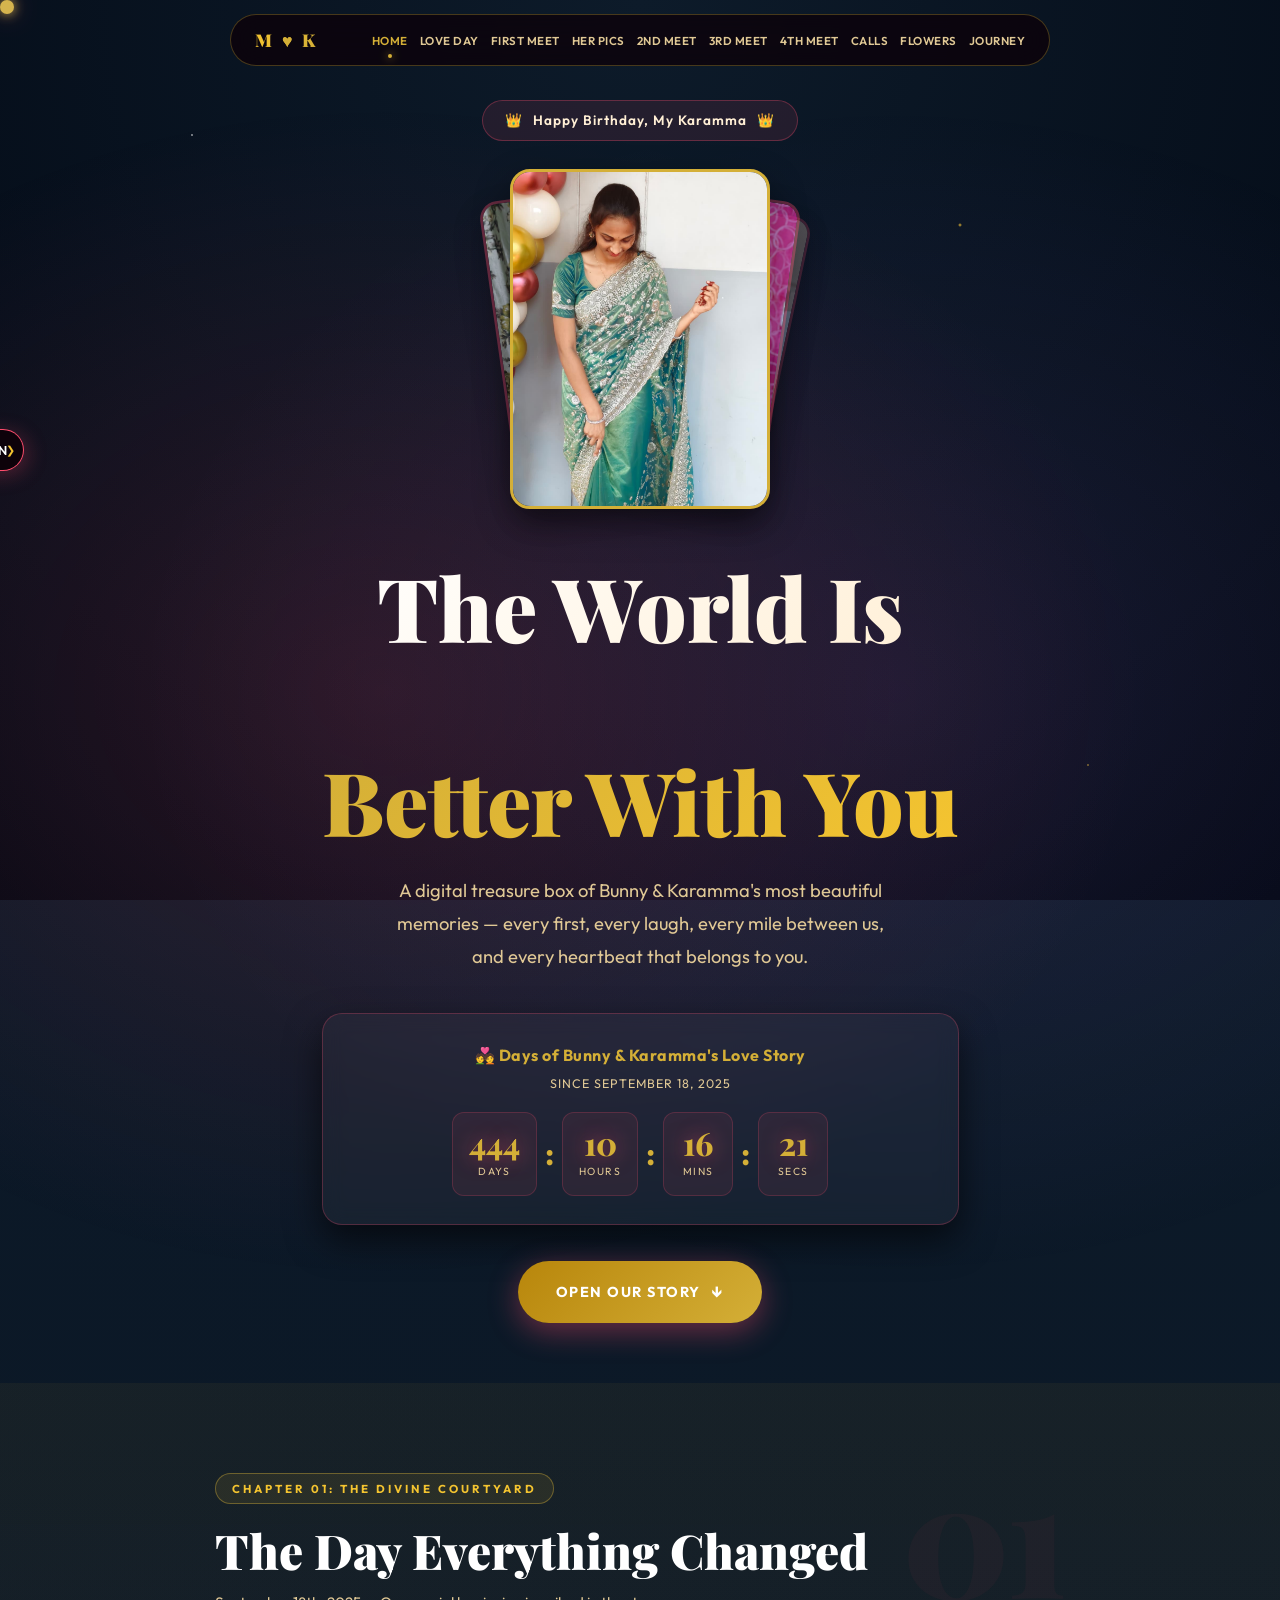
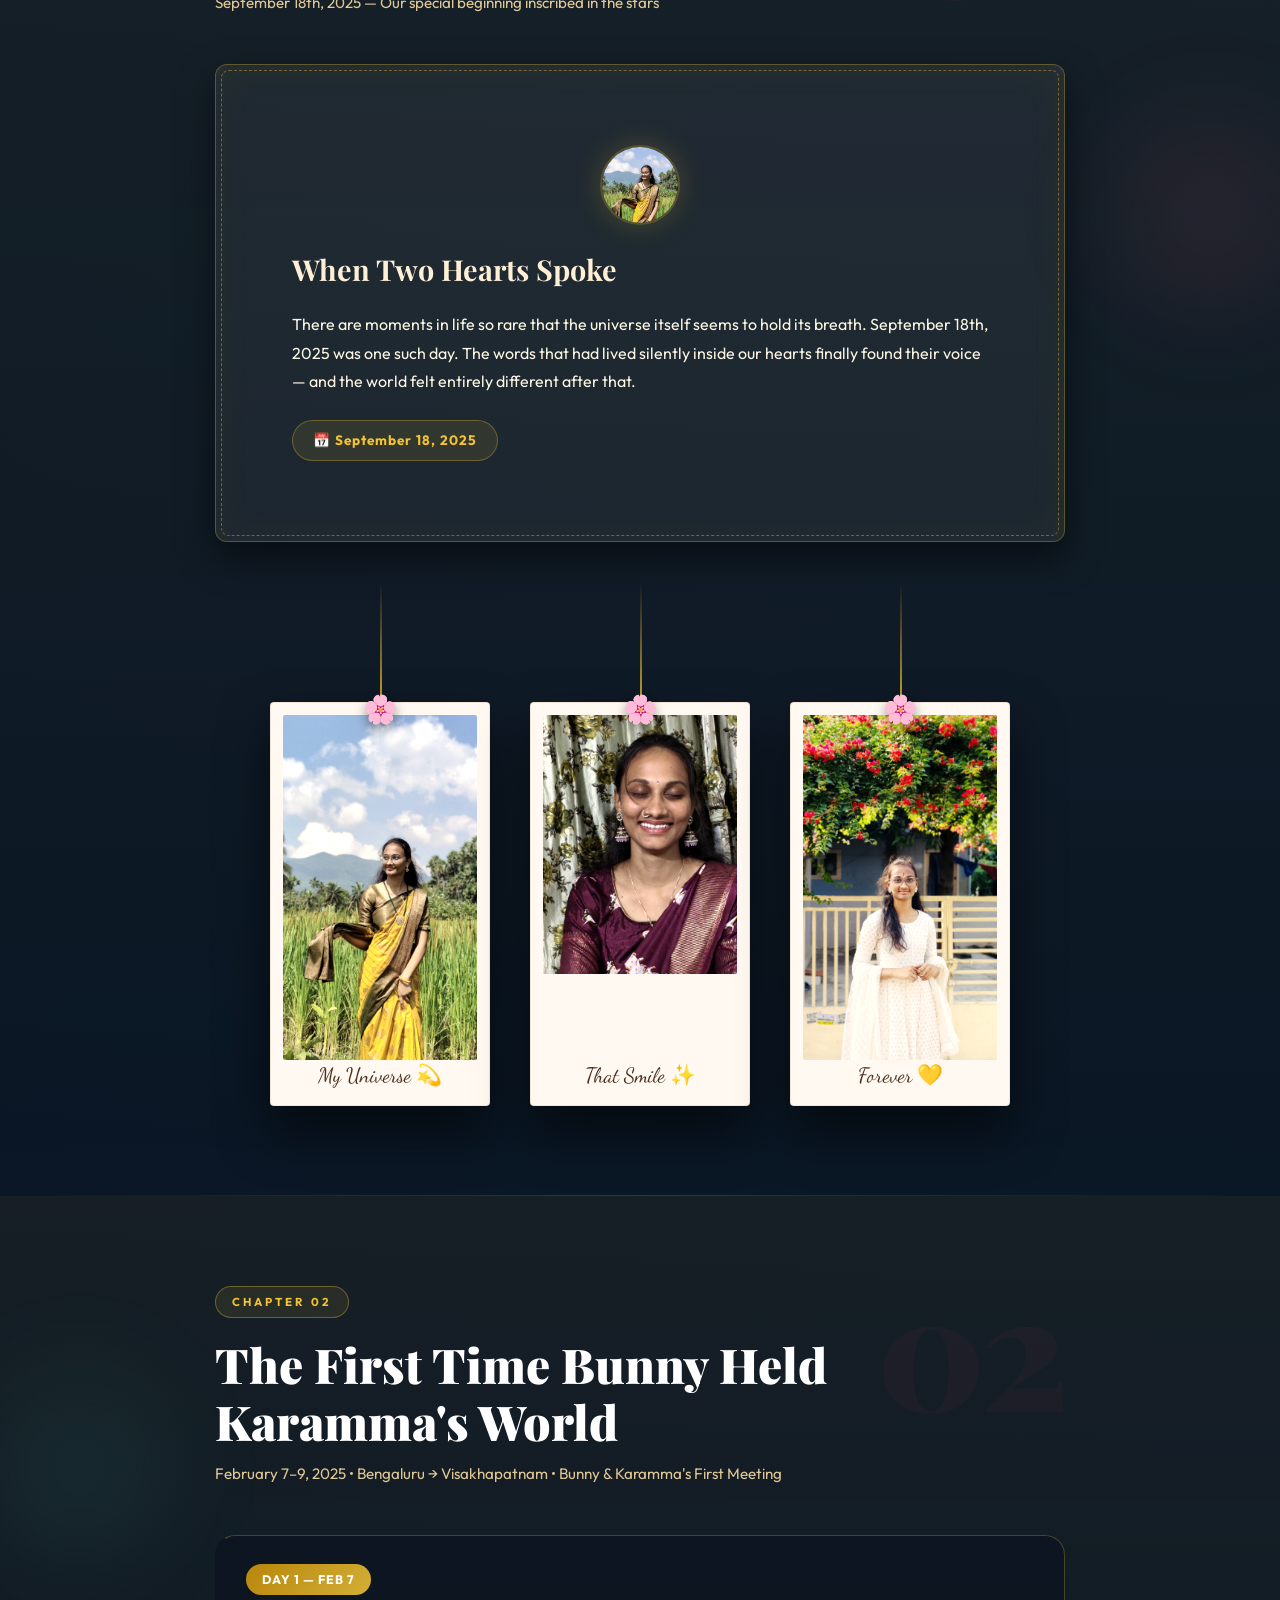
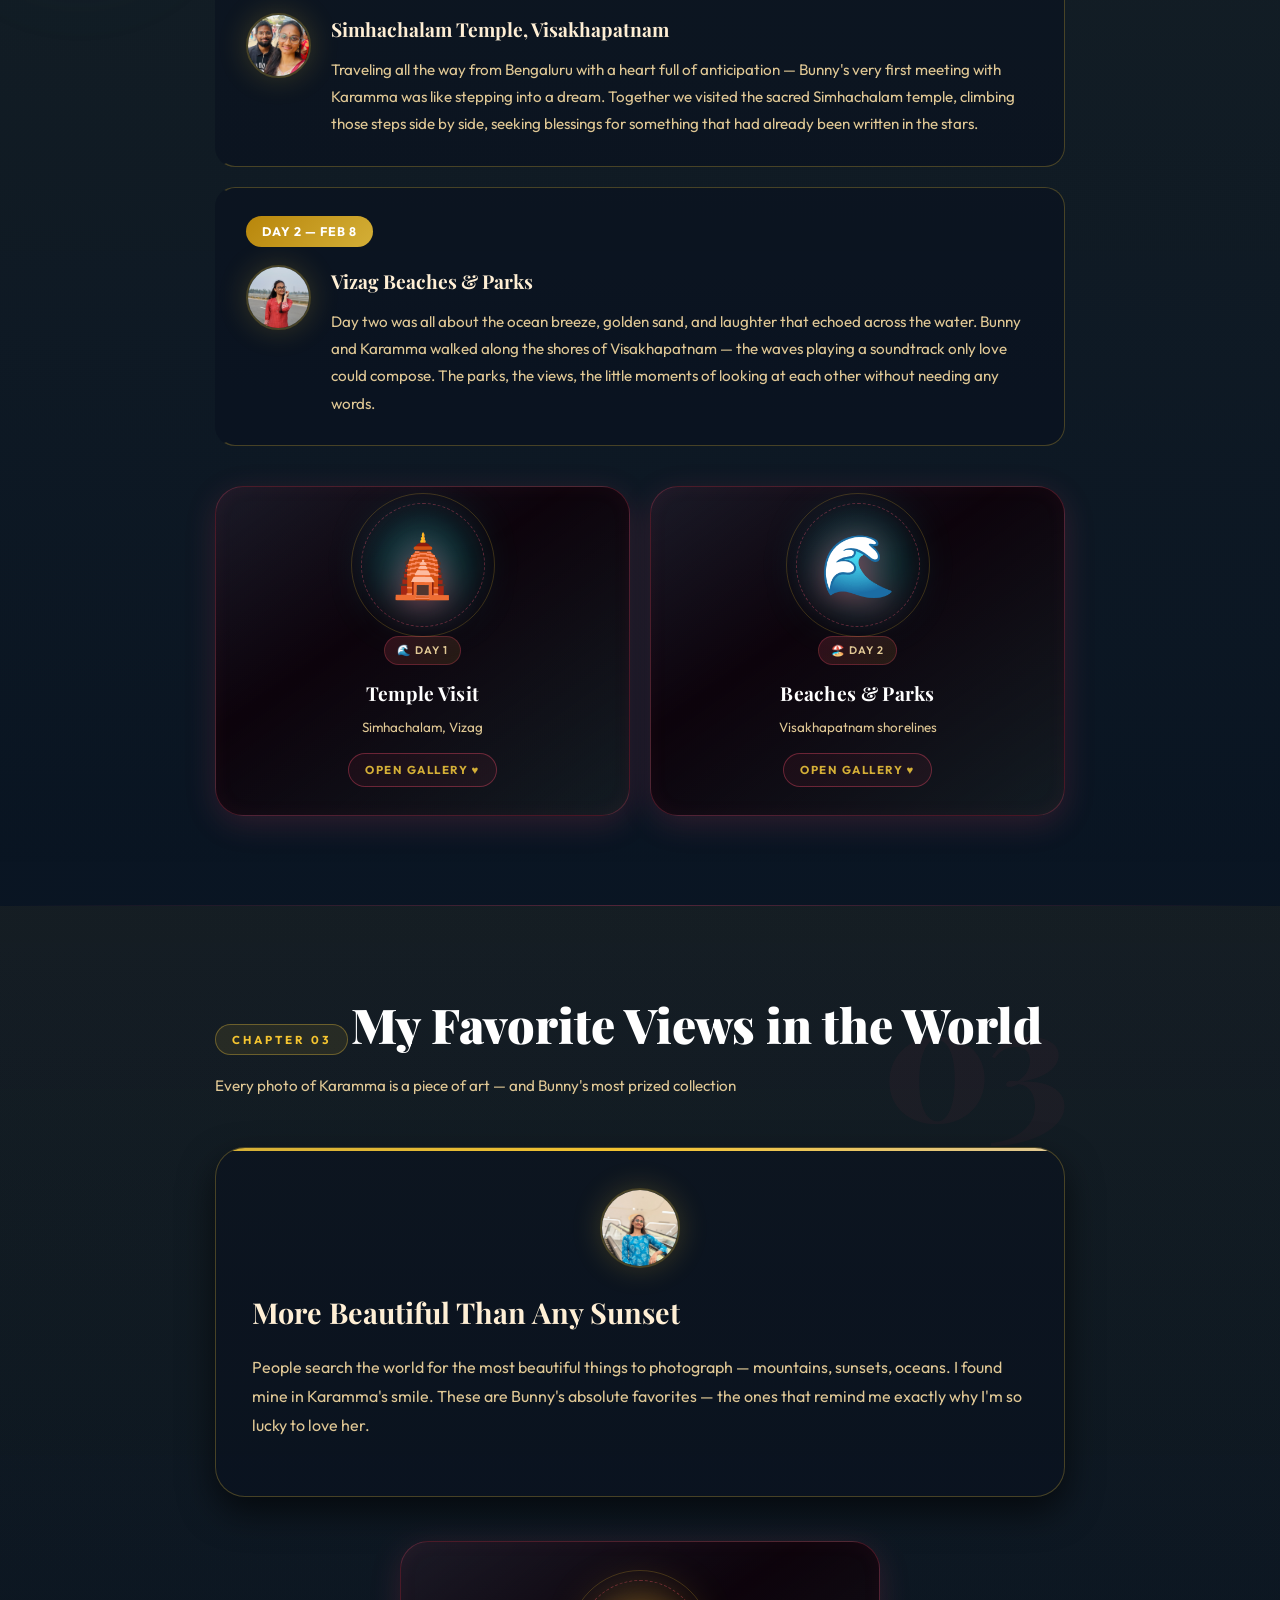
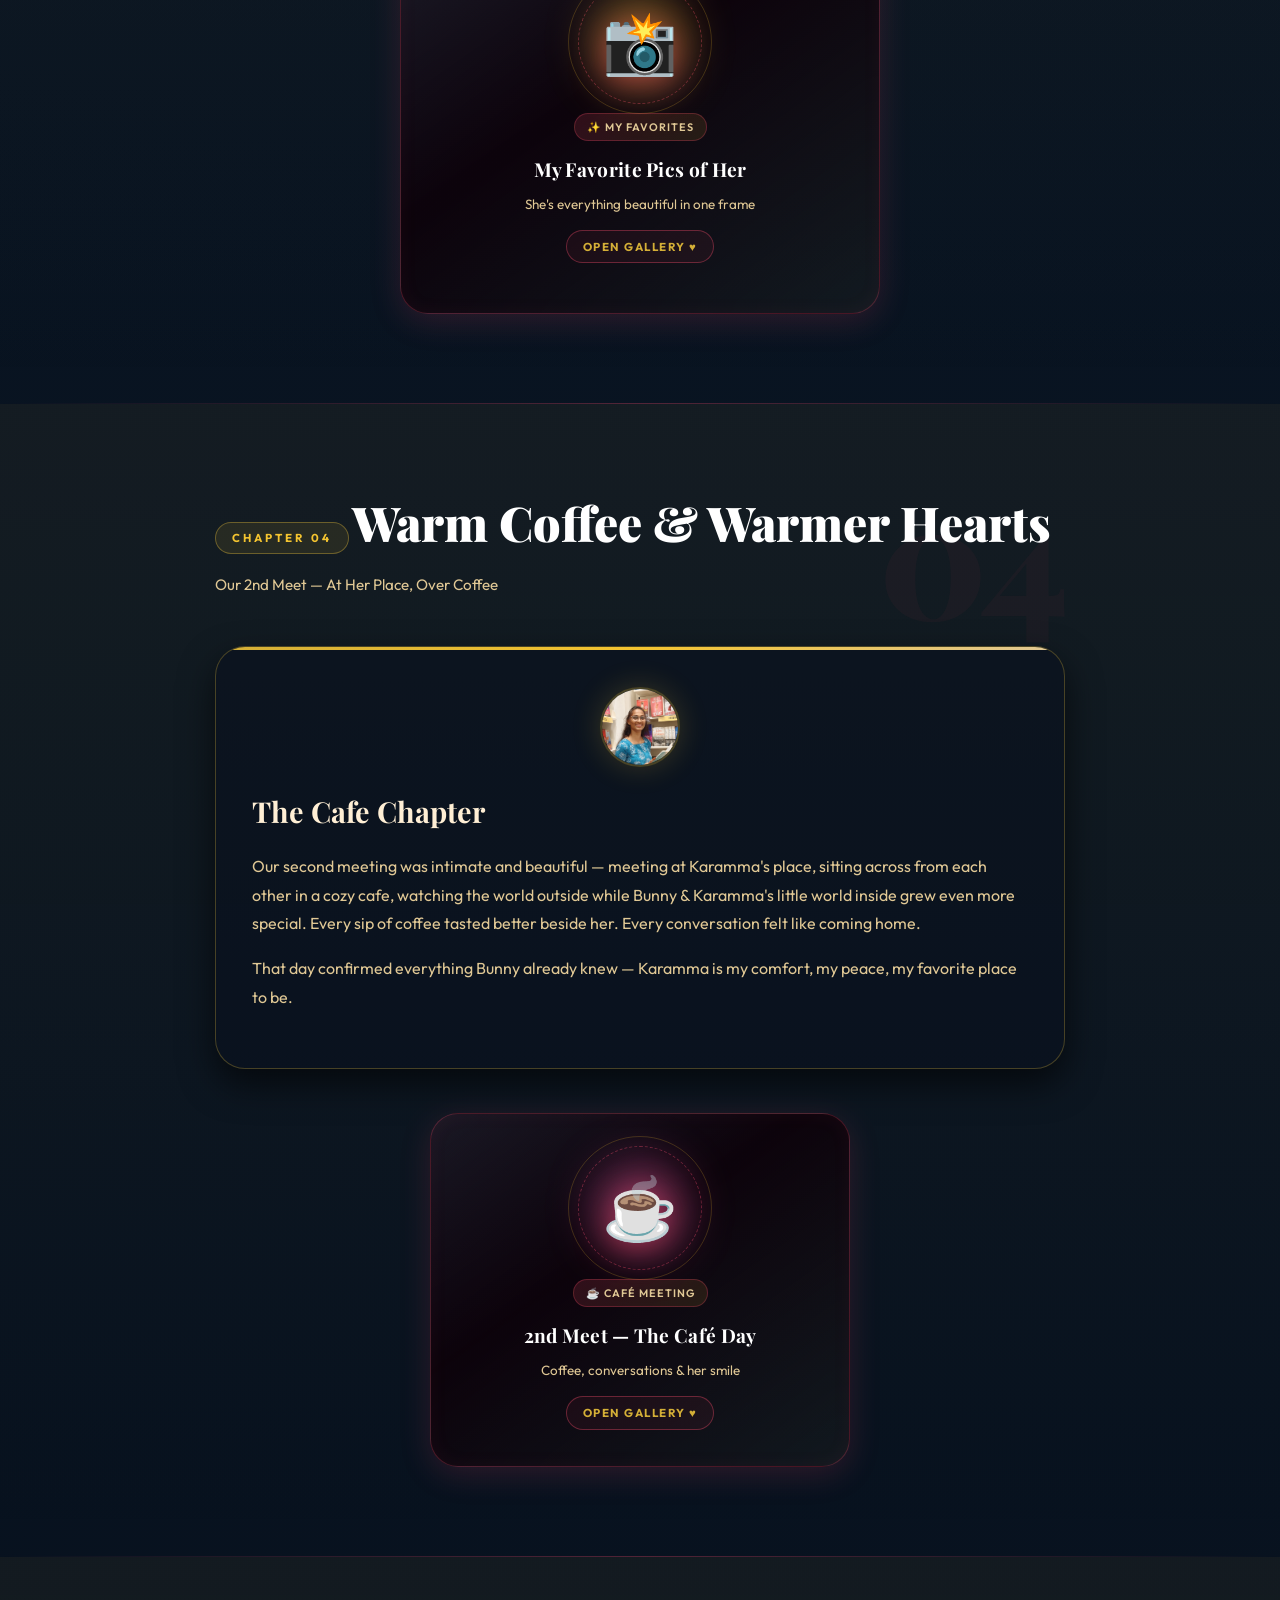
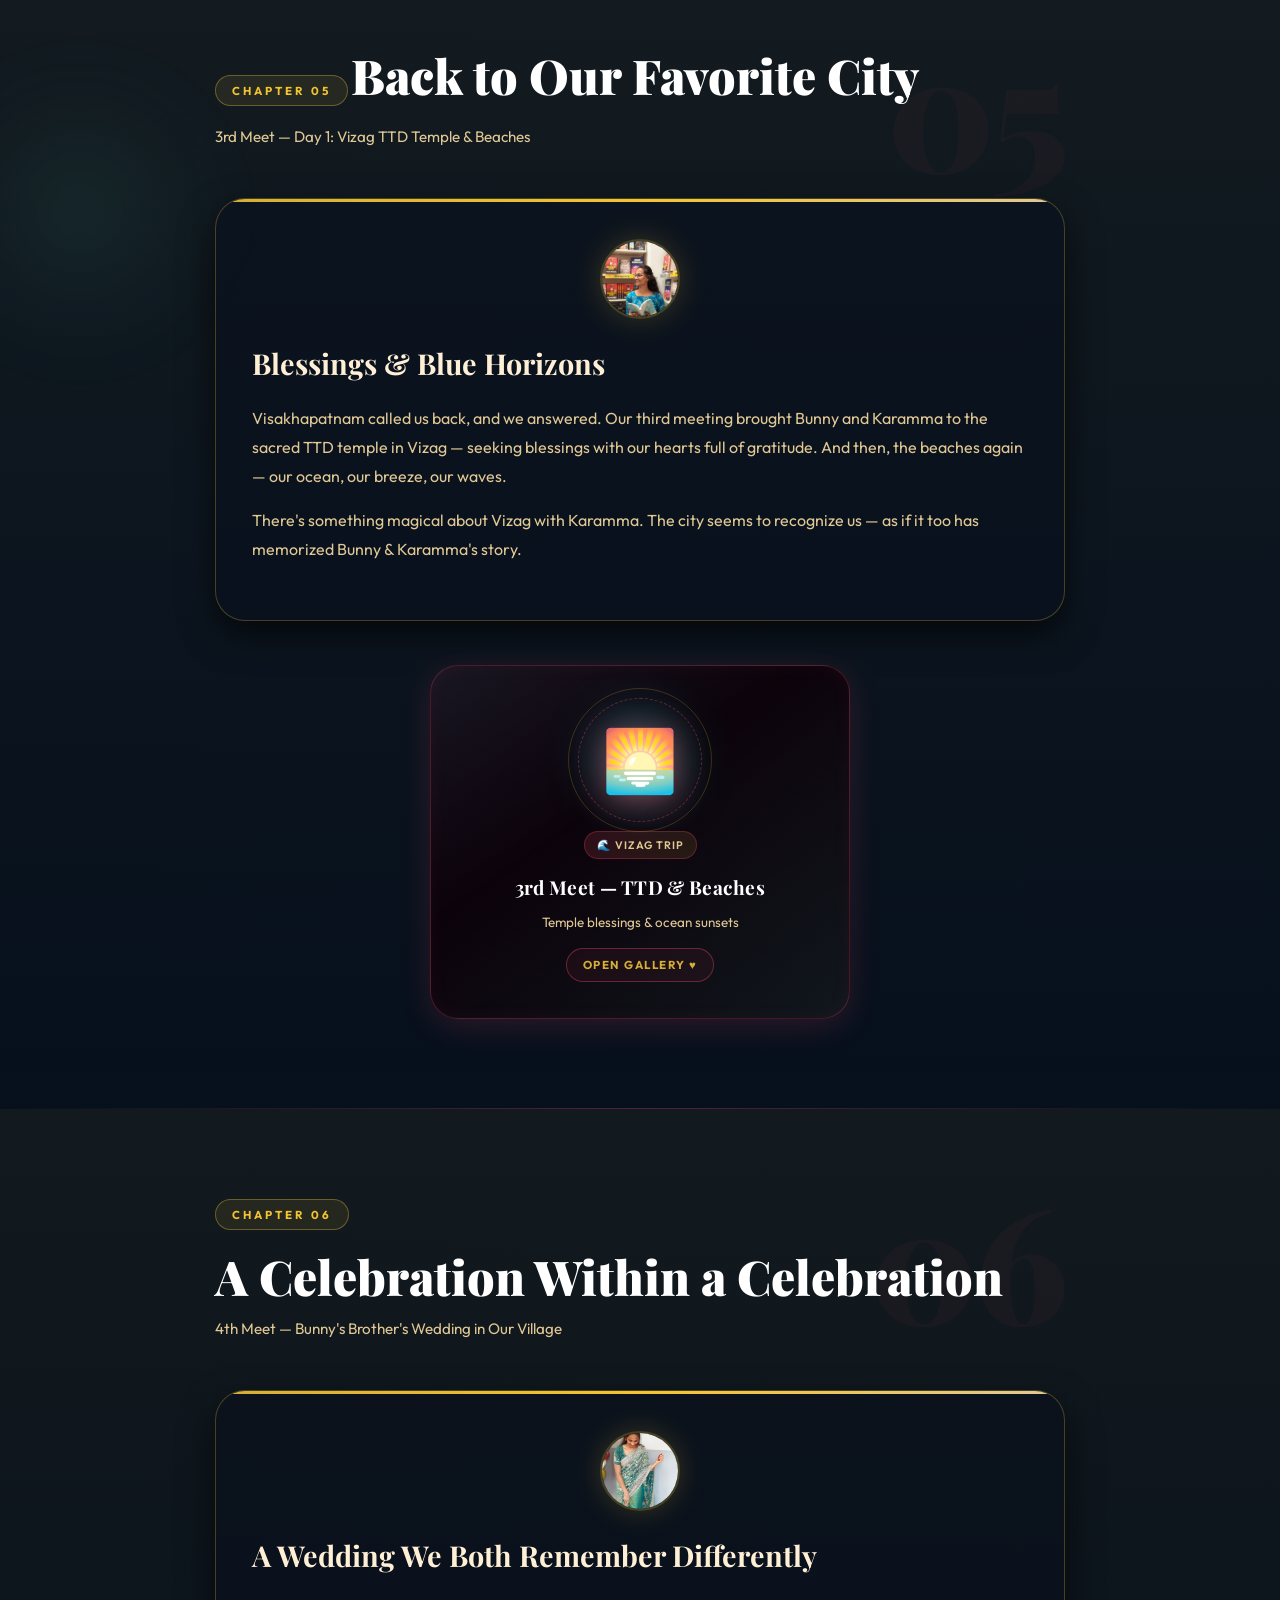
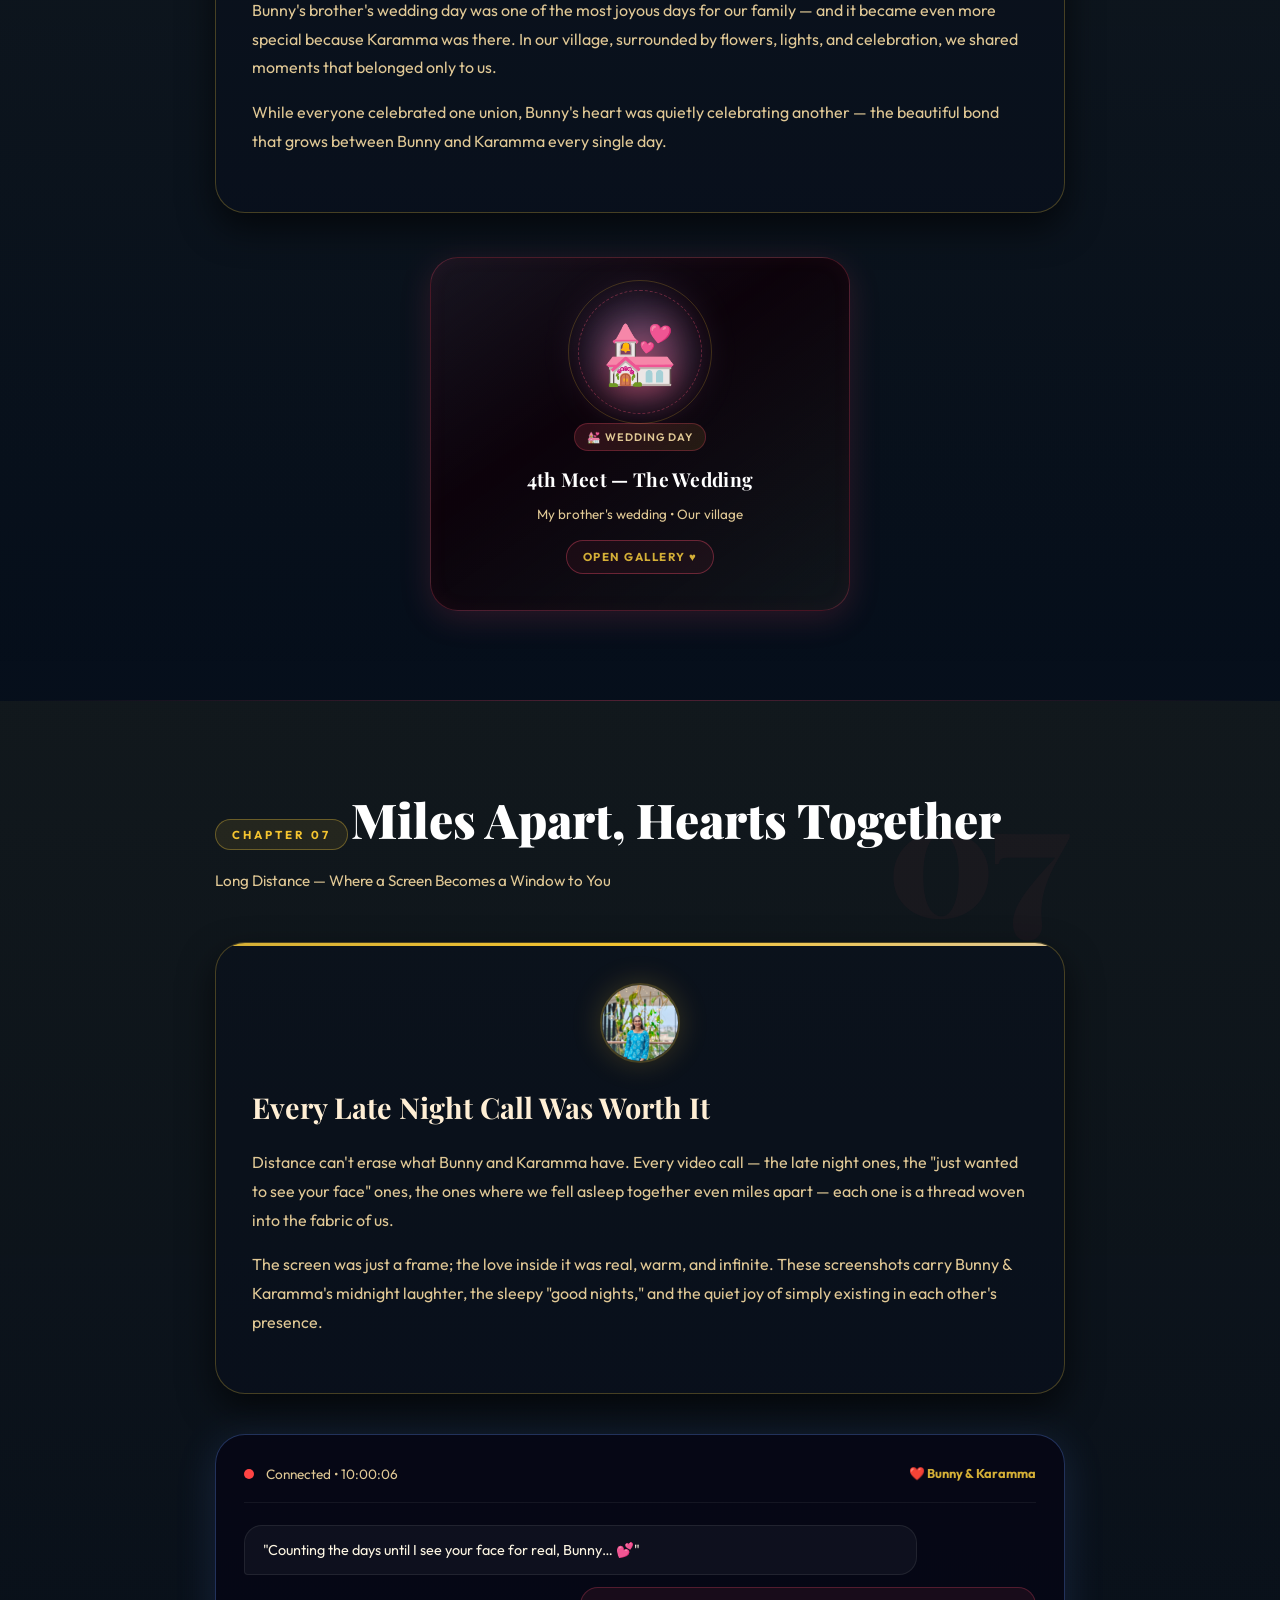
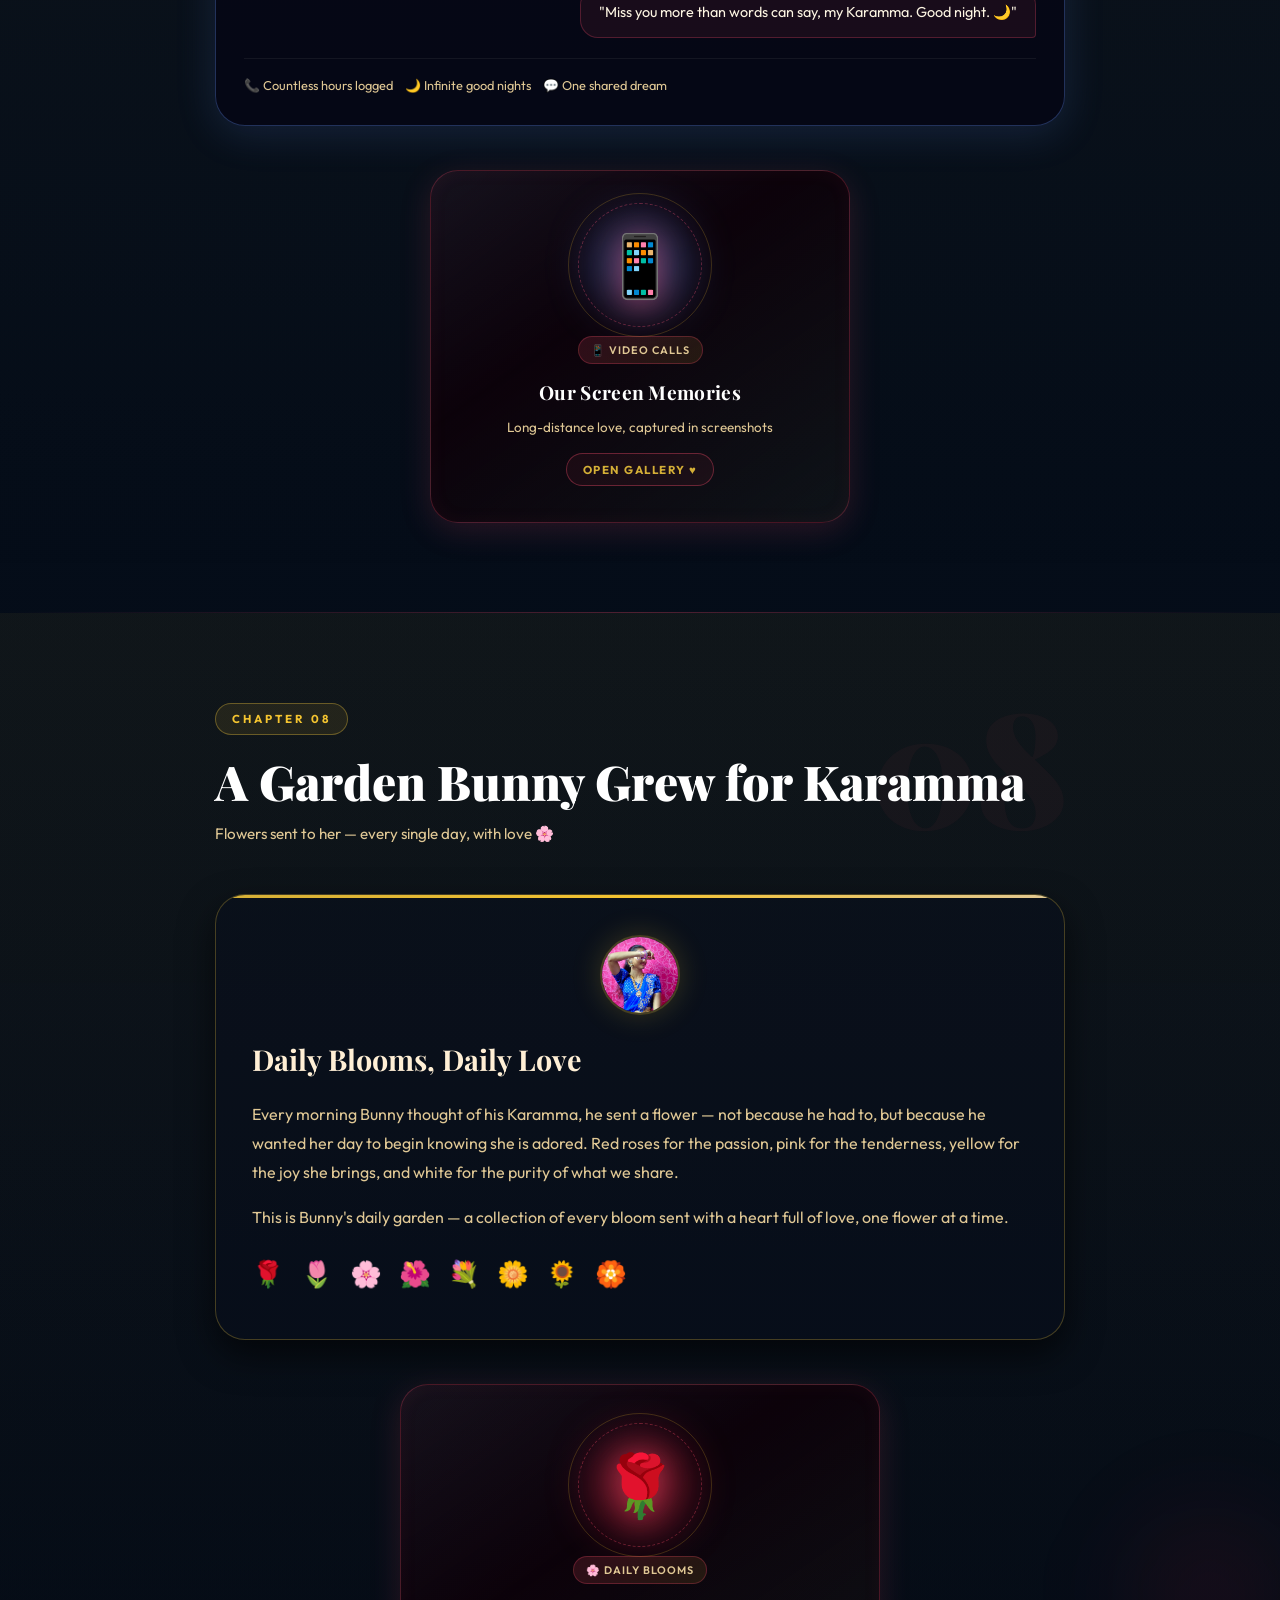
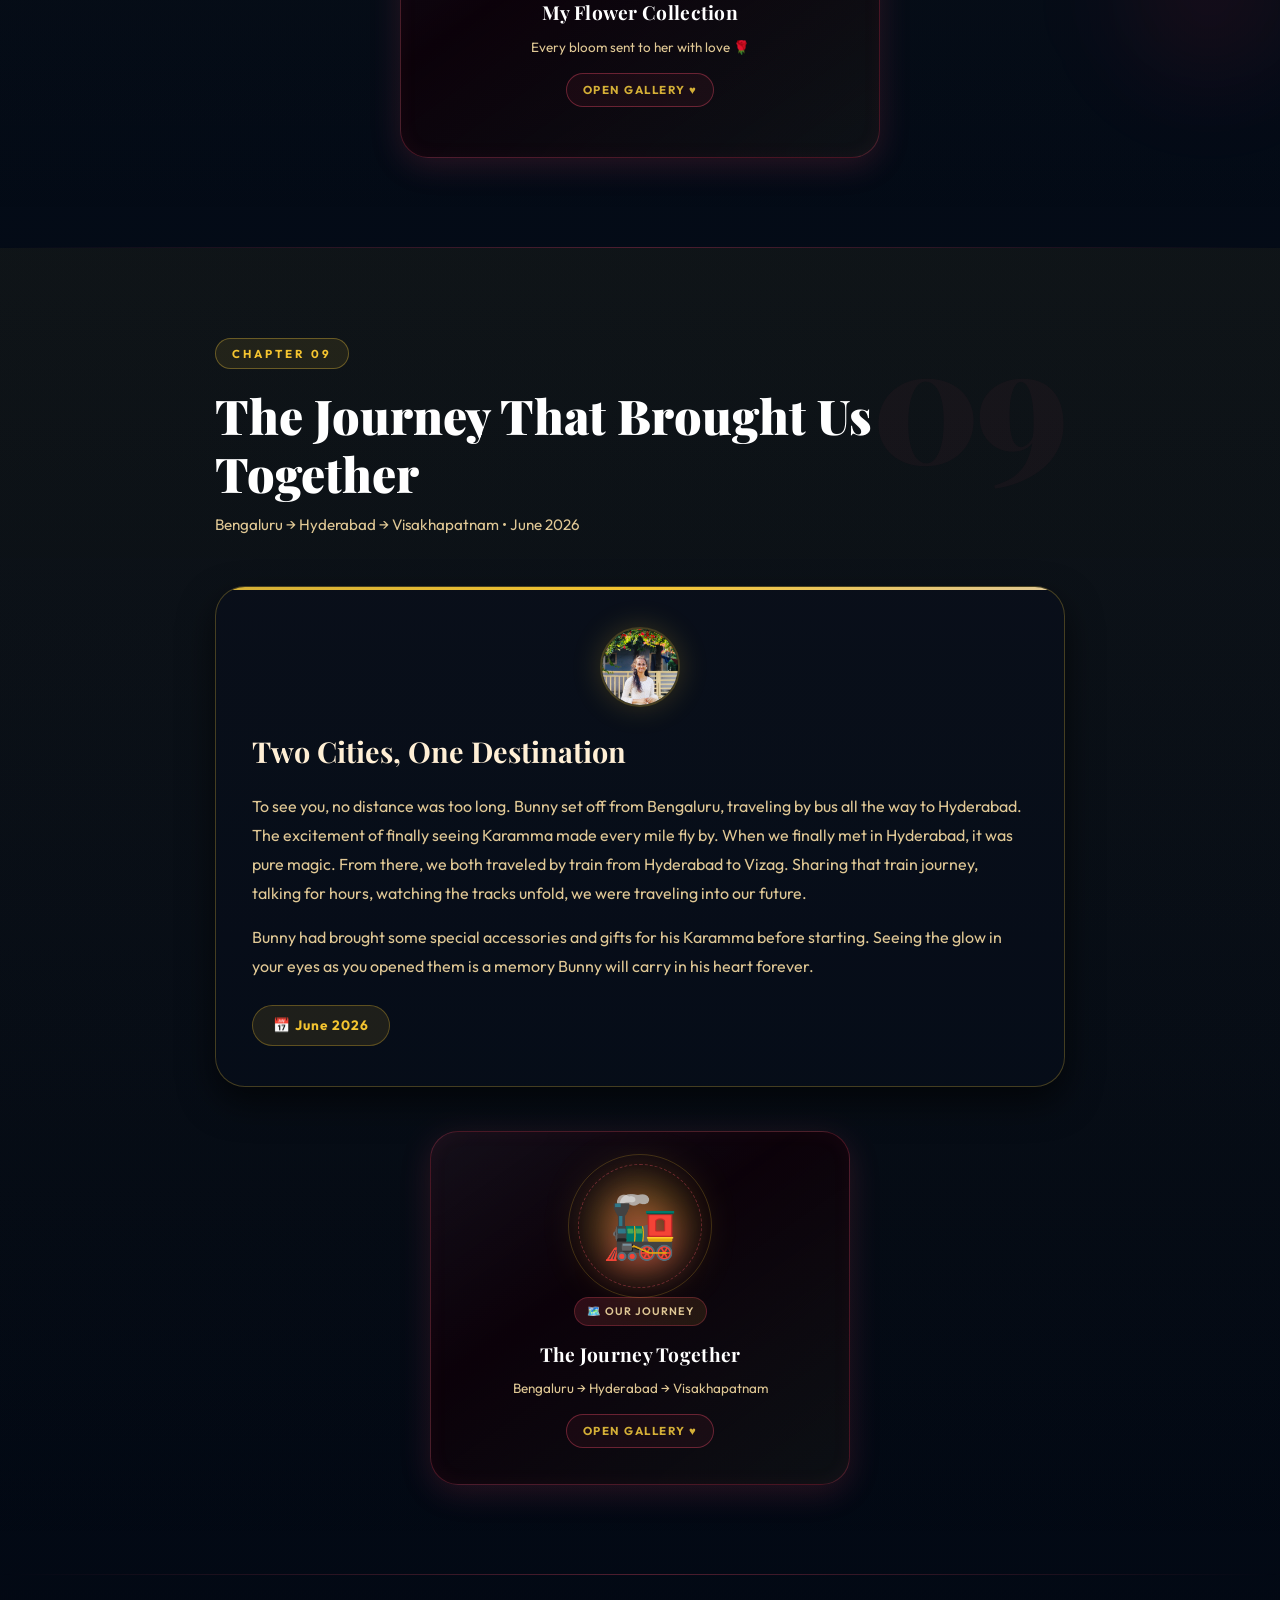
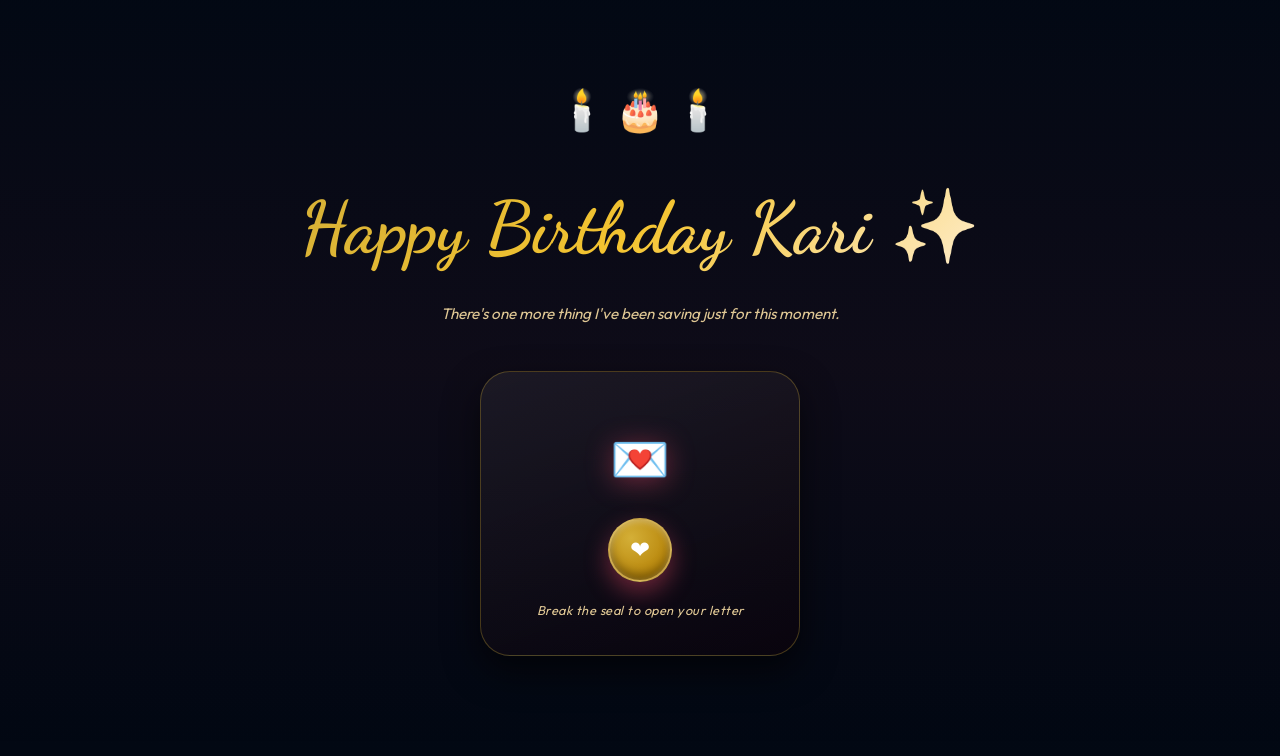
==== commit 05b2d9a2: "Refine Vrindavan Entrance UI and Page 1 animations" ====
--- a/chapters.html
+++ b/chapters.html
@@ -17,57 +17,200 @@
     <style>
         /* Vrindavan Colors override */
         :root {
-            --rose: #FF4D6D; --gold: #F4C430; --bg: #0B192C; --bg2: #1A3636;
-            --vr-moon: #F4F1E1; --vr-green: #0E271B; --vr-blue: #1A0B2E;
-        }
-        body { background: var(--bg); background-image: radial-gradient(circle at top right, var(--vr-blue), var(--bg)); }
-        
+            --rose: #D4AF37;
+            /* Gold */
+            --rose-dk: #B8860B;
+            /* Dark Gold */
+            --gold: #F4C430;
+            /* Cosmic Gold */
+            --gold-lt: #FFF8DC;
+            /* Moonlight */
+            --blush: #FFEFD5;
+            /* Stars */
+            --lilac: #E0C895;
+            /* Ivory */
+            --bg: #020813;
+            /* Deep Cosmic Night */
+            --bg2: #0d1b2a;
+            /* Midnight Blue */
+            --surface: rgba(8, 15, 30, 0.45);
+            /* Ethereal Glass */
+            --border: rgba(212, 175, 55, 0.3);
+            /* Soft Gold Thread */
+            --text: #FDF6E3;
+            --muted: #E0C895;
+            --shadow: 0 15px 35px rgba(0, 0, 0, 0.6);
+            --shadow-g: 0 0 30px rgba(244, 196, 48, 0.2) !important;
+        }
+
+        body {
+            background: var(--bg);
+            background-image: radial-gradient(circle at top right, var(--bg2), var(--bg));
+        }
+
+        /* Unify sub-themes into cosmic/divine palettes */
+        .memory-section {
+            background: linear-gradient(180deg, rgba(212, 175, 55, 0.06) 0%, transparent 100%) !important;
+        }
+
+        .section-tag {
+            color: var(--gold) !important;
+            border-color: rgba(212, 175, 55, 0.4) !important;
+            background: rgba(212, 175, 55, 0.1) !important;
+        }
+
+        /* Add glassmorphic backdrop filter overrides for manuscript cards */
+        .manuscript-card,
+        .story-card,
+        .day-card,
+        .photo-folder {
+            backdrop-filter: blur(15px);
+            -webkit-backdrop-filter: blur(15px);
+        }
+
+        /* Vrindavan Starry Night Overlay */
+        #particles-bg {
+            background: #020813 !important;
+            background-image:
+                radial-gradient(1.5px 1.5px at 15% 15%, rgba(255, 255, 255, 0.8), transparent),
+                radial-gradient(2px 2px at 75% 25%, rgba(244, 196, 48, 0.9), transparent),
+                radial-gradient(2.5px 2.5px at 45% 65%, rgba(255, 255, 255, 0.6), transparent),
+                radial-gradient(1.5px 1.5px at 85% 85%, rgba(244, 196, 48, 0.7), transparent),
+                radial-gradient(circle at 50% 0%, #0d1b2a 0%, #020813 100%) !important;
+            animation: starTwinkle 8s infinite alternate;
+        }
+
+        .particle {
+            background-color: var(--gold) !important;
+            box-shadow: 0 0 10px var(--gold) !important;
+        }
+
+        @keyframes starTwinkle {
+            0% {
+                opacity: 0.6;
+            }
+
+            100% {
+                opacity: 1;
+                filter: brightness(1.5);
+            }
+        }
+
         /* Magical Hanging Polaroids */
         .magical-gallery-ropes {
-            position: relative; padding-top: 120px; display: flex; justify-content: center; gap: 40px; flex-wrap: wrap; margin-top: 40px;
-        }
+            position: relative;
+            padding-top: 120px;
+            display: flex;
+            justify-content: center;
+            gap: 40px;
+            flex-wrap: wrap;
+            margin-top: 40px;
+        }
+
         .hanging-polaroid {
-            position: relative; width: 220px; background: #FFF9F2; padding: 12px 12px 45px 12px;
-            box-shadow: 0 25px 50px rgba(0,0,0,0.6);
-            transform-origin: top center; z-index: 5;
-            border-radius: 4px; border: 1px solid rgba(200,150,100,0.2);
+            position: relative;
+            width: 220px;
+            background: #FFF9F2;
+            padding: 12px 12px 45px 12px;
+            box-shadow: 0 25px 50px rgba(0, 0, 0, 0.6);
+            transform-origin: top center;
+            z-index: 5;
+            border-radius: 4px;
+            border: 1px solid rgba(200, 150, 100, 0.2);
             transition: all 0.4s ease;
         }
-        .hanging-polaroid.delay-1 { animation: swingPolaroid 5s ease-in-out infinite alternate; animation-delay: 0.5s; }
-        .hanging-polaroid.delay-2 { animation: swingPolaroid 4.5s ease-in-out infinite alternate-reverse; animation-delay: 1.2s; }
-        .hanging-polaroid.delay-3 { animation: swingPolaroid 5.2s ease-in-out infinite alternate; animation-delay: 0.2s; }
-        
+
+        .hanging-polaroid.delay-1 {
+            animation: swingPolaroid 5s ease-in-out infinite alternate;
+            animation-delay: 0.5s;
+        }
+
+        .hanging-polaroid.delay-2 {
+            animation: swingPolaroid 4.5s ease-in-out infinite alternate-reverse;
+            animation-delay: 1.2s;
+        }
+
+        .hanging-polaroid.delay-3 {
+            animation: swingPolaroid 5.2s ease-in-out infinite alternate;
+            animation-delay: 0.2s;
+        }
+
         .hanging-polaroid::before {
-            content:''; position:absolute; top: -120px; left: 50%;
-            width: 2px; height: 120px; background: linear-gradient(to bottom, rgba(244,196,48,0), rgba(244,196,48,0.8));
-        }
+            content: '';
+            position: absolute;
+            top: -120px;
+            left: 50%;
+            width: 2px;
+            height: 120px;
+            background: linear-gradient(to bottom, rgba(244, 196, 48, 0), rgba(244, 196, 48, 0.8));
+        }
+
         .hanging-polaroid::after {
-            content: '🌸'; position:absolute; top: -18px; left: 50%; transform: translateX(-50%);
-            font-size: 28px; filter: drop-shadow(0 4px 6px rgba(0,0,0,0.4)); z-index:10;
-        }
-        .hanging-polaroid img { width: 100%; height: auto; border-radius: 2px; filter: sepia(0.2) contrast(1.1); }
+            content: '🌸';
+            position: absolute;
+            top: -18px;
+            left: 50%;
+            transform: translateX(-50%);
+            font-size: 28px;
+            filter: drop-shadow(0 4px 6px rgba(0, 0, 0, 0.4));
+            z-index: 10;
+        }
+
+        .hanging-polaroid img {
+            width: 100%;
+            height: auto;
+            border-radius: 2px;
+            filter: sepia(0.2) contrast(1.1);
+        }
+
         .polaroid-caption {
-            position: absolute; bottom: 12px; left: 0; width: 100%; text-align: center;
-            font-family: 'Dancing Script', cursive; font-size: 1.3rem; color: #4A2F1D; z-index: 6;
-        }
+            position: absolute;
+            bottom: 12px;
+            left: 0;
+            width: 100%;
+            text-align: center;
+            font-family: 'Dancing Script', cursive;
+            font-size: 1.3rem;
+            color: #4A2F1D;
+            z-index: 6;
+        }
+
         .hanging-polaroid:hover {
-            transform: scale(1.1) rotate(0deg) !important; z-index: 20; animation-play-state: paused;
-            box-shadow: 0 30px 60px rgba(244,196,48,0.3);
-        }
+            transform: scale(1.1) rotate(0deg) !important;
+            z-index: 20;
+            animation-play-state: paused;
+            box-shadow: 0 30px 60px rgba(244, 196, 48, 0.3);
+        }
+
         @keyframes swingPolaroid {
-            0% { transform: rotate(-6deg); }
-            100% { transform: rotate(6deg); }
-        }
-        
+            0% {
+                transform: rotate(-6deg);
+            }
+
+            100% {
+                transform: rotate(6deg);
+            }
+        }
+
         /* Ancient Manuscript Card */
         .manuscript-card {
-            background: rgba(255, 249, 242, 0.05); backdrop-filter: blur(15px);
-            border: 1px solid rgba(244, 196, 48, 0.3); border-radius: 12px;
-            padding: 40px; box-shadow: 0 15px 35px rgba(0,0,0,0.5), inset 0 0 40px rgba(244,196,48,0.05);
-            position: relative; margin-bottom: 40px;
-        }
+            background: rgba(255, 249, 242, 0.05);
+            backdrop-filter: blur(15px);
+            border: 1px solid rgba(244, 196, 48, 0.3);
+            border-radius: 12px;
+            padding: 40px;
+            box-shadow: 0 15px 35px rgba(0, 0, 0, 0.5), inset 0 0 40px rgba(244, 196, 48, 0.05);
+            position: relative;
+            margin-bottom: 40px;
+        }
+
         .manuscript-card::before {
-            content:''; position:absolute; inset:5px; border: 1px dashed rgba(244,196,48,0.4); border-radius: 8px; pointer-events: none;
+            content: '';
+            position: absolute;
+            inset: 5px;
+            border: 1px dashed rgba(244, 196, 48, 0.4);
+            border-radius: 8px;
+            pointer-events: none;
         }
     </style>
 </head>
@@ -128,8 +271,7 @@
                 <div class="hero-stacked-gallery reveal-up" id="hero-stack">
                     <img src="photos/top-images/WhatsApp_Image_2026-07-04_at_12.17.14_PM.jpeg" alt="Top Image 1"
                         class="stack-photo">
-                    <img src="photos/new_uploads/media__1785662456012.jpg" alt="Top Image 4"
-                        class="stack-photo">
+                    <img src="photos/new_uploads/media__1785662456012.jpg" alt="Top Image 4" class="stack-photo">
                     <img src="photos/top-images/WhatsApp_Image_2026-07-04_at_12.17.40_PM.jpeg" alt="Top Image 2"
                         class="stack-photo">
                     <img src="photos/top-images/WhatsApp_Image_2026-07-04_at_12.18.07_PM.jpeg" alt="Top Image 3"
@@ -182,9 +324,12 @@
         <!-- ===== SECTION 1: LOVE CONFESSION DAY ===== -->
         <section id="love-day" class="memory-section theme-love">
             <div class="chapter-ambient" aria-hidden="true">
-                <span class="ca-dot" style="width:8px;height:8px;background:rgba(255,107,129,0.5);left:8%;top:40%;animation-delay:0s;animation-duration:14s;"></span>
-                <span class="ca-dot" style="width:5px;height:5px;background:rgba(255,179,193,0.4);left:90%;top:60%;animation-delay:3s;animation-duration:11s;"></span>
-                <span class="ca-dot" style="width:10px;height:10px;background:rgba(244,196,48,0.3);left:50%;top:80%;animation-delay:6s;animation-duration:16s;"></span>
+                <span class="ca-dot"
+                    style="width:8px;height:8px;background:rgba(255,107,129,0.5);left:8%;top:40%;animation-delay:0s;animation-duration:14s;"></span>
+                <span class="ca-dot"
+                    style="width:5px;height:5px;background:rgba(255,179,193,0.4);left:90%;top:60%;animation-delay:3s;animation-duration:11s;"></span>
+                <span class="ca-dot"
+                    style="width:10px;height:10px;background:rgba(244,196,48,0.3);left:50%;top:80%;animation-delay:6s;animation-duration:16s;"></span>
             </div>
             <div class="section-inner gs-reveal" data-chapter="01">
                 <div class="section-tag">Chapter 01: The Divine Courtyard</div>
@@ -193,7 +338,11 @@
 
                 <div class="manuscript-card">
                     <div class="story-text-block">
-                        <div class="story-icon">🪷</div>
+                        <div
+                            style="width: 80px; height: 80px; margin: 0 auto 20px; border-radius: 50%; overflow: hidden; box-shadow: var(--shadow-g); border: 2px solid var(--border);">
+                            <img src="photos/first page karamma/WhatsApp_Image_2026-06-28_at_12.22.53_PM.jpeg"
+                                style="width: 100%; height: 100%; object-fit: cover;" alt="Karamma">
+                        </div>
                         <h3>When Two Hearts Spoke</h3>
                         <p style="color: var(--vr-moon);">
                             There are moments in life so rare that the universe itself seems to hold its breath.
@@ -215,7 +364,8 @@
                         <div class="polaroid-caption">That Smile ✨</div>
                     </div>
                     <div class="hanging-polaroid delay-3">
-                        <img src="photos/first page karamma/WhatsApp_Image_2026-06-28_at_12.22.53_PM_1_.jpeg" alt="Memory">
+                        <img src="photos/first page karamma/WhatsApp_Image_2026-06-28_at_12.22.53_PM_1_.jpeg"
+                            alt="Memory">
                         <div class="polaroid-caption">Forever 💛</div>
                     </div>
                 </div>
@@ -225,8 +375,10 @@
         <!-- ===== SECTION 2: FIRST MEET — VIZAG TRIP ===== -->
         <section id="first-meet" class="memory-section theme-beach">
             <div class="chapter-ambient" aria-hidden="true">
-                <span class="ca-dot" style="width:7px;height:7px;background:rgba(72,201,176,0.5);left:5%;top:30%;animation-delay:1s;animation-duration:13s;"></span>
-                <span class="ca-dot" style="width:9px;height:9px;background:rgba(0,210,200,0.35);left:88%;top:55%;animation-delay:4s;animation-duration:15s;"></span>
+                <span class="ca-dot"
+                    style="width:7px;height:7px;background:rgba(72,201,176,0.5);left:5%;top:30%;animation-delay:1s;animation-duration:13s;"></span>
+                <span class="ca-dot"
+                    style="width:9px;height:9px;background:rgba(0,210,200,0.35);left:88%;top:55%;animation-delay:4s;animation-duration:15s;"></span>
             </div>
             <div class="section-inner" data-chapter="02">
                 <div class="section-tag">Chapter 02</div>
@@ -238,7 +390,11 @@
                 <div class="day-card reveal-up">
                     <div class="day-badge">Day 1 — Feb 7</div>
                     <div class="day-content">
-                        <div class="day-icon">🛕</div>
+                        <div
+                            style="flex-shrink: 0; width: 65px; height: 65px; border-radius: 50%; overflow: hidden; box-shadow: var(--shadow-g); border: 2px solid var(--border);">
+                            <img src="photos/first-meet-vizag/temple/WhatsApp_Image_2026-07-04_at_11.53.33_AM.jpeg"
+                                style="width: 100%; height: 100%; object-fit: cover;" alt="Karamma Temple">
+                        </div>
                         <div class="day-text">
                             <h3>Simhachalam Temple, Visakhapatnam</h3>
                             <p>
@@ -256,7 +412,11 @@
                 <div class="day-card reveal-up">
                     <div class="day-badge">Day 2 — Feb 8</div>
                     <div class="day-content">
-                        <div class="day-icon">🌊</div>
+                        <div
+                            style="flex-shrink: 0; width: 65px; height: 65px; border-radius: 50%; overflow: hidden; box-shadow: var(--shadow-g); border: 2px solid var(--border);">
+                            <img src="photos/fav-pics/WhatsApp_Image_2026-06-28_at_12.22.53_PM_7_.jpeg"
+                                style="width: 100%; height: 100%; object-fit: cover;" alt="Karamma Beach">
+                        </div>
                         <div class="day-text">
                             <h3>Vizag Beaches & Parks</h3>
                             <p>
@@ -303,8 +463,10 @@
         <!-- ===== SECTION 3: FAVORITE PICS OF HER ===== -->
         <section id="fav-pics" class="memory-section theme-sunset">
             <div class="chapter-ambient" aria-hidden="true">
-                <span class="ca-dot" style="width:9px;height:9px;background:rgba(244,196,48,0.5);left:10%;top:50%;animation-delay:2s;animation-duration:14s;"></span>
-                <span class="ca-dot" style="width:6px;height:6px;background:rgba(255,200,80,0.4);left:85%;top:35%;animation-delay:5s;animation-duration:12s;"></span>
+                <span class="ca-dot"
+                    style="width:9px;height:9px;background:rgba(244,196,48,0.5);left:10%;top:50%;animation-delay:2s;animation-duration:14s;"></span>
+                <span class="ca-dot"
+                    style="width:6px;height:6px;background:rgba(255,200,80,0.4);left:85%;top:35%;animation-delay:5s;animation-duration:12s;"></span>
             </div>
             <div class="section-inner" data-chapter="03">
                 <div class="section-tag">Chapter 03</div>
@@ -313,8 +475,10 @@
 
                 <div class="story-card vertical-card reveal-up">
                     <div class="story-text-block">
-                        <div style="width: 75px; height: 75px; margin: 0 auto 20px; border-radius: 50%; overflow: hidden; box-shadow: 0 10px 20px rgba(244,196,48,0.25); border: 2px solid rgba(244,196,48,0.6);">
-                            <img src="photos/new_uploads/media__1785662456084.jpg" style="width: 100%; height: 100%; object-fit: cover;" alt="Karamma Glow">
+                        <div
+                            style="width: 80px; height: 80px; margin: 0 auto 20px; border-radius: 50%; overflow: hidden; box-shadow: var(--shadow-g); border: 2px solid var(--border);">
+                            <img src="photos/new_uploads/media__1785662456084.jpg"
+                                style="width: 100%; height: 100%; object-fit: cover;" alt="Karamma Glow">
                         </div>
                         <h3>More Beautiful Than Any Sunset</h3>
                         <p>
@@ -345,8 +509,10 @@
         <!-- ===== SECTION 4: SECOND MEET — CAFE ===== -->
         <section id="second-meet" class="memory-section theme-cafe">
             <div class="chapter-ambient" aria-hidden="true">
-                <span class="ca-dot" style="width:8px;height:8px;background:rgba(210,166,121,0.5);left:12%;top:45%;animation-delay:0s;animation-duration:12s;"></span>
-                <span class="ca-dot" style="width:6px;height:6px;background:rgba(255,179,80,0.4);left:80%;top:65%;animation-delay:4s;animation-duration:15s;"></span>
+                <span class="ca-dot"
+                    style="width:8px;height:8px;background:rgba(210,166,121,0.5);left:12%;top:45%;animation-delay:0s;animation-duration:12s;"></span>
+                <span class="ca-dot"
+                    style="width:6px;height:6px;background:rgba(255,179,80,0.4);left:80%;top:65%;animation-delay:4s;animation-duration:15s;"></span>
             </div>
             <div class="section-inner" data-chapter="04">
                 <div class="section-tag">Chapter 04</div>
@@ -355,8 +521,10 @@
 
                 <div class="story-card vertical-card reveal-up">
                     <div class="story-text-block">
-                        <div style="width: 75px; height: 75px; margin: 0 auto 20px; border-radius: 50%; overflow: hidden; box-shadow: 0 10px 20px rgba(255,179,128,0.25); border: 2px solid rgba(255,179,128,0.6);">
-                            <img src="photos/new_uploads/media__1785662456048.jpg" style="width: 100%; height: 100%; object-fit: cover;" alt="Karamma Cafe">
+                        <div
+                            style="width: 80px; height: 80px; margin: 0 auto 20px; border-radius: 50%; overflow: hidden; box-shadow: var(--shadow-g); border: 2px solid var(--border);">
+                            <img src="photos/new_uploads/media__1785662456048.jpg"
+                                style="width: 100%; height: 100%; object-fit: cover;" alt="Karamma Cafe">
                         </div>
                         <h3>The Cafe Chapter</h3>
                         <p>
@@ -392,8 +560,10 @@
         <!-- ===== SECTION 5: THIRD MEET — VIZAG TTD & BEACHES ===== -->
         <section id="third-meet" class="memory-section theme-beach">
             <div class="chapter-ambient" aria-hidden="true">
-                <span class="ca-dot" style="width:7px;height:7px;background:rgba(72,201,176,0.45);left:6%;top:55%;animation-delay:2s;animation-duration:13s;"></span>
-                <span class="ca-dot" style="width:9px;height:9px;background:rgba(0,210,200,0.35);left:88%;top:55%;animation-delay:4s;animation-duration:15s;"></span>
+                <span class="ca-dot"
+                    style="width:7px;height:7px;background:rgba(72,201,176,0.45);left:6%;top:55%;animation-delay:2s;animation-duration:13s;"></span>
+                <span class="ca-dot"
+                    style="width:9px;height:9px;background:rgba(0,210,200,0.35);left:88%;top:55%;animation-delay:4s;animation-duration:15s;"></span>
             </div>
             <div class="section-inner" data-chapter="05">
                 <div class="section-tag">Chapter 05</div>
@@ -402,7 +572,11 @@
 
                 <div class="story-card vertical-card reveal-up">
                     <div class="story-text-block">
-                        <div class="story-icon">🌅</div>
+                        <div
+                            style="width: 80px; height: 80px; margin: 0 auto 20px; border-radius: 50%; overflow: hidden; box-shadow: var(--shadow-g); border: 2px solid var(--border);">
+                            <img src="photos/new_uploads/media__1785662456055.jpg"
+                                style="width: 100%; height: 100%; object-fit: cover;" alt="Karamma Horizons">
+                        </div>
                         <h3>Blessings & Blue Horizons</h3>
                         <p>
                             Visakhapatnam called us back, and we answered. Our third meeting brought Bunny and Karamma
@@ -436,8 +610,10 @@
         <!-- ===== SECTION 6: FOURTH MEET — MUTUAL WEDDING ===== -->
         <section id="fourth-meet" class="memory-section theme-wedding">
             <div class="chapter-ambient" aria-hidden="true">
-                <span class="ca-dot" style="width:8px;height:8px;background:rgba(218,112,214,0.45);left:7%;top:40%;animation-delay:1s;animation-duration:14s;"></span>
-                <span class="ca-dot" style="width:6px;height:6px;background:rgba(200,150,255,0.35);left:90%;top:50%;animation-delay:5s;animation-duration:11s;"></span>
+                <span class="ca-dot"
+                    style="width:8px;height:8px;background:rgba(218,112,214,0.45);left:7%;top:40%;animation-delay:1s;animation-duration:14s;"></span>
+                <span class="ca-dot"
+                    style="width:6px;height:6px;background:rgba(200,150,255,0.35);left:90%;top:50%;animation-delay:5s;animation-duration:11s;"></span>
             </div>
             <div class="section-inner" data-chapter="06">
                 <div class="section-tag">Chapter 06</div>
@@ -446,7 +622,11 @@
 
                 <div class="story-card vertical-card reveal-up">
                     <div class="story-text-block">
-                        <div class="story-icon">💒</div>
+                        <div
+                            style="width: 80px; height: 80px; margin: 0 auto 20px; border-radius: 50%; overflow: hidden; box-shadow: var(--shadow-g); border: 2px solid var(--border);">
+                            <img src="photos/top-images/WhatsApp_Image_2026-07-04_at_12.17.40_PM.jpeg"
+                                style="width: 100%; height: 100%; object-fit: cover;" alt="Karamma Wedding">
+                        </div>
                         <h3>A Wedding We Both Remember Differently</h3>
                         <p>
                             Bunny's brother's wedding day was one of the most joyous days for our family —
@@ -481,8 +661,10 @@
         <!-- ===== SECTION 7: VIDEO CALL SCREENSHOTS ===== -->
         <section id="video-calls" class="memory-section theme-night">
             <div class="chapter-ambient" aria-hidden="true">
-                <span class="ca-dot" style="width:7px;height:7px;background:rgba(100,149,237,0.5);left:8%;top:60%;animation-delay:0s;animation-duration:16s;"></span>
-                <span class="ca-dot" style="width:5px;height:5px;background:rgba(150,180,255,0.35);left:85%;top:30%;animation-delay:4s;animation-duration:12s;"></span>
+                <span class="ca-dot"
+                    style="width:7px;height:7px;background:rgba(100,149,237,0.5);left:8%;top:60%;animation-delay:0s;animation-duration:16s;"></span>
+                <span class="ca-dot"
+                    style="width:5px;height:5px;background:rgba(150,180,255,0.35);left:85%;top:30%;animation-delay:4s;animation-duration:12s;"></span>
             </div>
             <div class="section-inner" data-chapter="07">
                 <div class="section-tag">Chapter 07</div>
@@ -491,7 +673,11 @@
 
                 <div class="story-card vertical-card reveal-up">
                     <div class="story-text-block">
-                        <div class="story-icon">📱</div>
+                        <div
+                            style="width: 80px; height: 80px; margin: 0 auto 20px; border-radius: 50%; overflow: hidden; box-shadow: var(--shadow-g); border: 2px solid var(--border);">
+                            <img src="photos/new_uploads/media__1785662456012.jpg"
+                                style="width: 100%; height: 100%; object-fit: cover;" alt="Karamma Calls">
+                        </div>
                         <h3>Every Late Night Call Was Worth It</h3>
                         <p>
                             Distance can't erase what Bunny and Karamma have. Every video call — the late night ones,
@@ -544,8 +730,10 @@
         <!-- ===== SECTION 8: FLOWER COLLECTION ===== -->
         <section id="flowers" class="memory-section theme-flowers">
             <div class="chapter-ambient" aria-hidden="true">
-                <span class="ca-dot" style="width:9px;height:9px;background:rgba(220,20,60,0.45);left:5%;top:45%;animation-delay:1s;animation-duration:15s;"></span>
-                <span class="ca-dot" style="width:6px;height:6px;background:rgba(255,80,100,0.35);left:92%;top:60%;animation-delay:6s;animation-duration:13s;"></span>
+                <span class="ca-dot"
+                    style="width:9px;height:9px;background:rgba(220,20,60,0.45);left:5%;top:45%;animation-delay:1s;animation-duration:15s;"></span>
+                <span class="ca-dot"
+                    style="width:6px;height:6px;background:rgba(255,80,100,0.35);left:92%;top:60%;animation-delay:6s;animation-duration:13s;"></span>
             </div>
             <div class="section-inner" data-chapter="08">
                 <div class="section-tag">Chapter 08</div>
@@ -554,7 +742,11 @@
 
                 <div class="story-card vertical-card reveal-up">
                     <div class="story-text-block">
-                        <div class="story-icon">🌹</div>
+                        <div
+                            style="width: 80px; height: 80px; margin: 0 auto 20px; border-radius: 50%; overflow: hidden; box-shadow: var(--shadow-g); border: 2px solid var(--border);">
+                            <img src="photos/top-images/WhatsApp_Image_2026-07-04_at_12.18.07_PM.jpeg"
+                                style="width: 100%; height: 100%; object-fit: cover;" alt="Karamma Flowers">
+                        </div>
                         <h3>Daily Blooms, Daily Love</h3>
                         <p>
                             Every morning Bunny thought of his Karamma, he sent a flower — not because he had to,
@@ -590,8 +782,10 @@
         <!-- ===== SECTION 9: THE JOURNEY THAT BROUGHT US TOGETHER ===== -->
         <section id="journey" class="memory-section theme-sunset">
             <div class="chapter-ambient" aria-hidden="true">
-                <span class="ca-dot" style="width:8px;height:8px;background:rgba(244,196,48,0.5);left:6%;top:50%;animation-delay:2s;animation-duration:14s;"></span>
-                <span class="ca-dot" style="width:6px;height:6px;background:rgba(255,200,0,0.4);left:88%;top:40%;animation-delay:5s;animation-duration:11s;"></span>
+                <span class="ca-dot"
+                    style="width:8px;height:8px;background:rgba(244,196,48,0.5);left:6%;top:50%;animation-delay:2s;animation-duration:14s;"></span>
+                <span class="ca-dot"
+                    style="width:6px;height:6px;background:rgba(255,200,0,0.4);left:88%;top:40%;animation-delay:5s;animation-duration:11s;"></span>
             </div>
             <div class="section-inner" data-chapter="09">
                 <div class="section-tag">Chapter 09</div>
@@ -600,7 +794,11 @@
 
                 <div class="story-card vertical-card reveal-up">
                     <div class="story-text-block">
-                        <div class="story-icon">🚂</div>
+                        <div
+                            style="width: 80px; height: 80px; margin: 0 auto 20px; border-radius: 50%; overflow: hidden; box-shadow: var(--shadow-g); border: 2px solid var(--border);">
+                            <img src="photos/first page karamma/WhatsApp_Image_2026-06-28_at_12.22.53_PM_1_.jpeg"
+                                style="width: 100%; height: 100%; object-fit: cover;" alt="Karamma Journey">
+                        </div>
                         <h3>Two Cities, One Destination</h3>
                         <p>
                             To see you, no distance was too long. Bunny set off from Bengaluru, traveling by bus all the
@@ -763,7 +961,7 @@
 
     <!-- Audio -->
     <div style="display:none;">
-        <audio id="bg-music" src="assets/music/Koyilamma%20(PenduJatt.Com.Se).mp3" loop></audio>
+        <audio id="bg-music" src="assets/music/nuvvunte-chaley-320-koshalworldcom_FQJnqjGz.mp3" loop></audio>
     </div>
 
     <script src="photo_data.js"></script>
--- a/chapters_style.css
+++ b/chapters_style.css
@@ -1527,21 +1527,43 @@
 /* ===== MUSIC BUTTON ===== */
 .music-btn {
     position: fixed;
-    bottom: 28px;
-    right: 28px;
+    top: 50%;
+    left: 0;
+    transform: translateY(-50%) translateX(calc(-100% + 24px));
     z-index: 2000;
     background: rgba(13, 0, 8, 0.85);
     border: 1px solid var(--rose);
-    padding: 10px 20px;
-    border-radius: 100px;
+    border-left: none;
+    padding: 10px 15px 10px 15px;
+    border-radius: 0 100px 100px 0;
     color: #fff;
     display: flex;
     align-items: center;
     gap: 8px;
     cursor: pointer;
-    transition: all 0.3s;
-    box-shadow: 0 4px 20px rgba(255, 77, 109, 0.25);
+    transition: transform 0.4s cubic-bezier(0.2, 0.8, 0.2, 1), background 0.3s;
+    box-shadow: 4px 4px 20px rgba(255, 77, 109, 0.25);
     font-family: var(--font-b);
+}
+
+.music-btn::before {
+    content: '❯';
+    position: absolute;
+    right: 8px;
+    top: 50%;
+    transform: translateY(-50%);
+    font-size: 0.7rem;
+    color: var(--gold);
+    opacity: 1;
+    transition: opacity 0.3s;
+}
+
+.music-btn.visible {
+    transform: translateY(-50%) translateX(0);
+}
+
+.music-btn.visible::before {
+    opacity: 0;
 }
 
 .music-btn:hover {
@@ -1725,6 +1747,12 @@
     opacity: 0.7;
 }
 
+.stack-photo.pos-4 {
+    transform: translateX(35px) scale(0.85) rotate(12deg);
+    z-index: 0;
+    opacity: 0.4;
+}
+
 @media (max-width: 520px) {
     .hero-stacked-gallery {
         width: 220px;
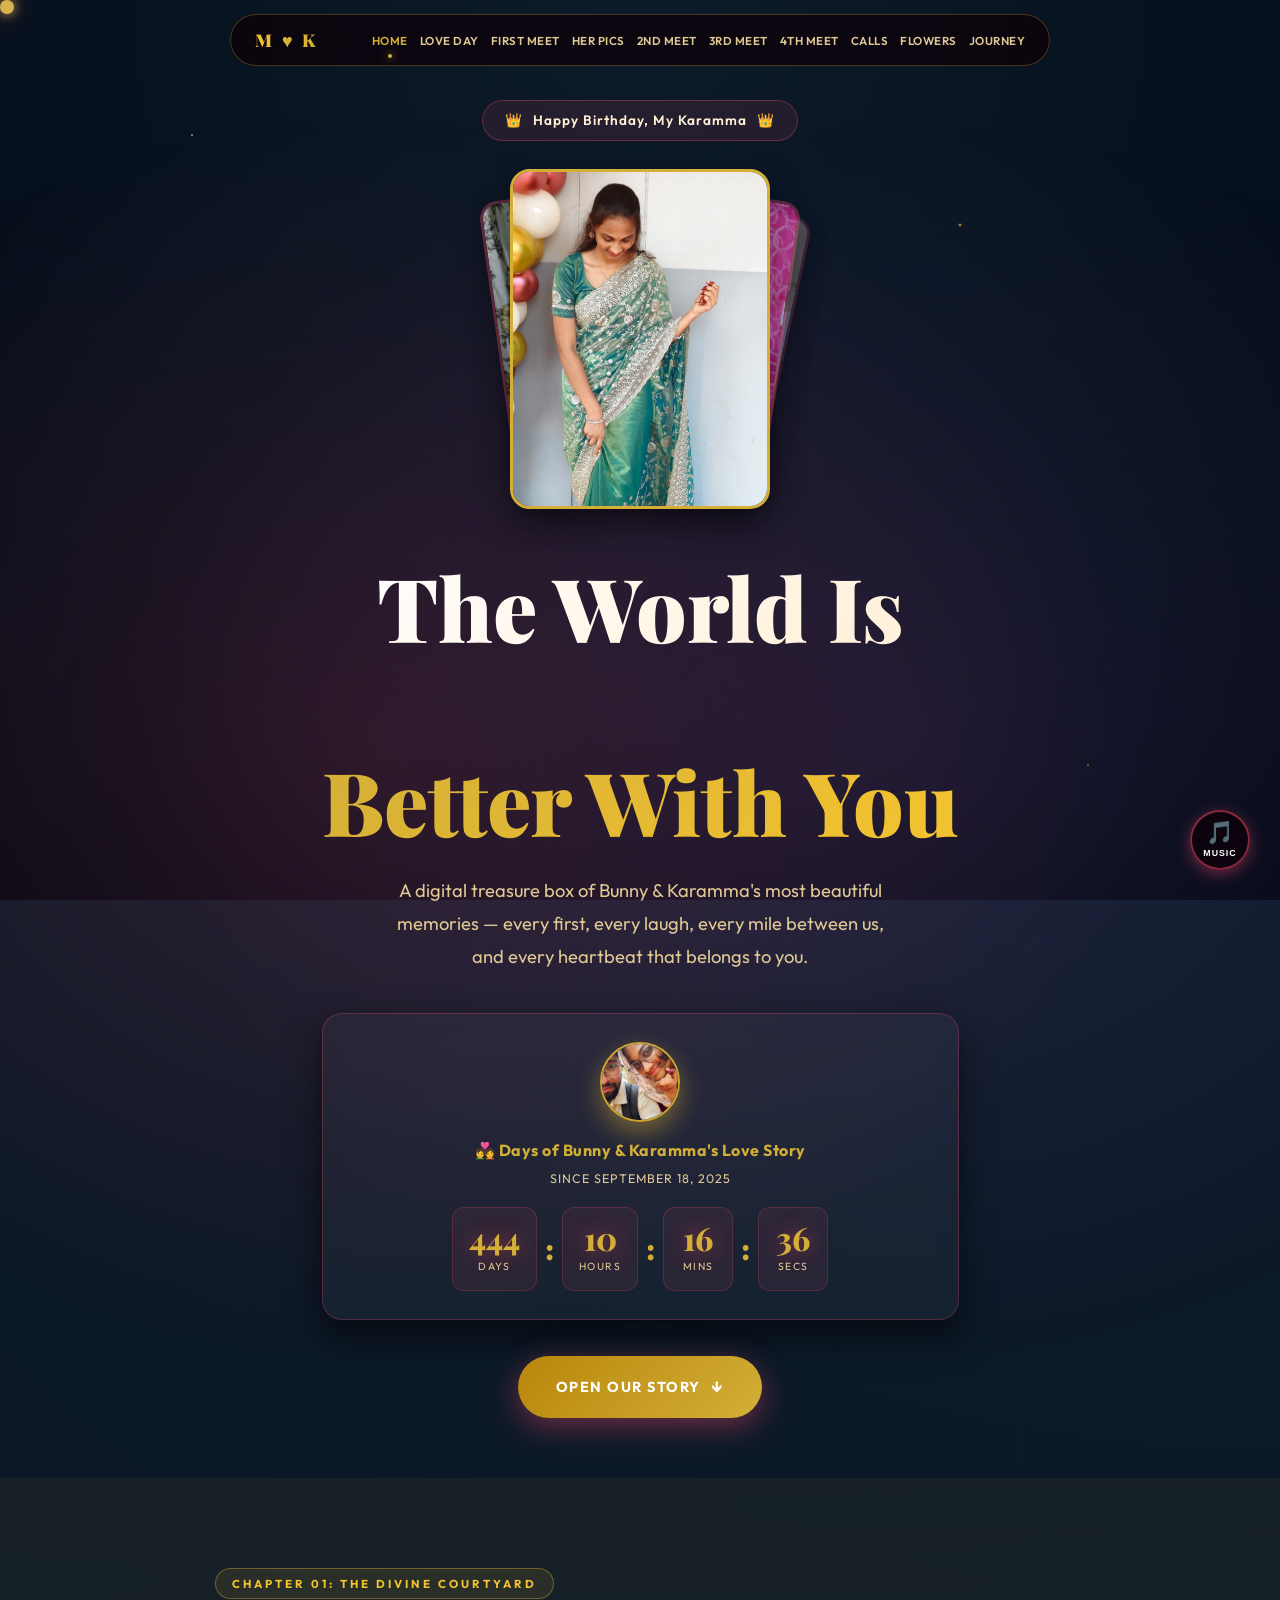
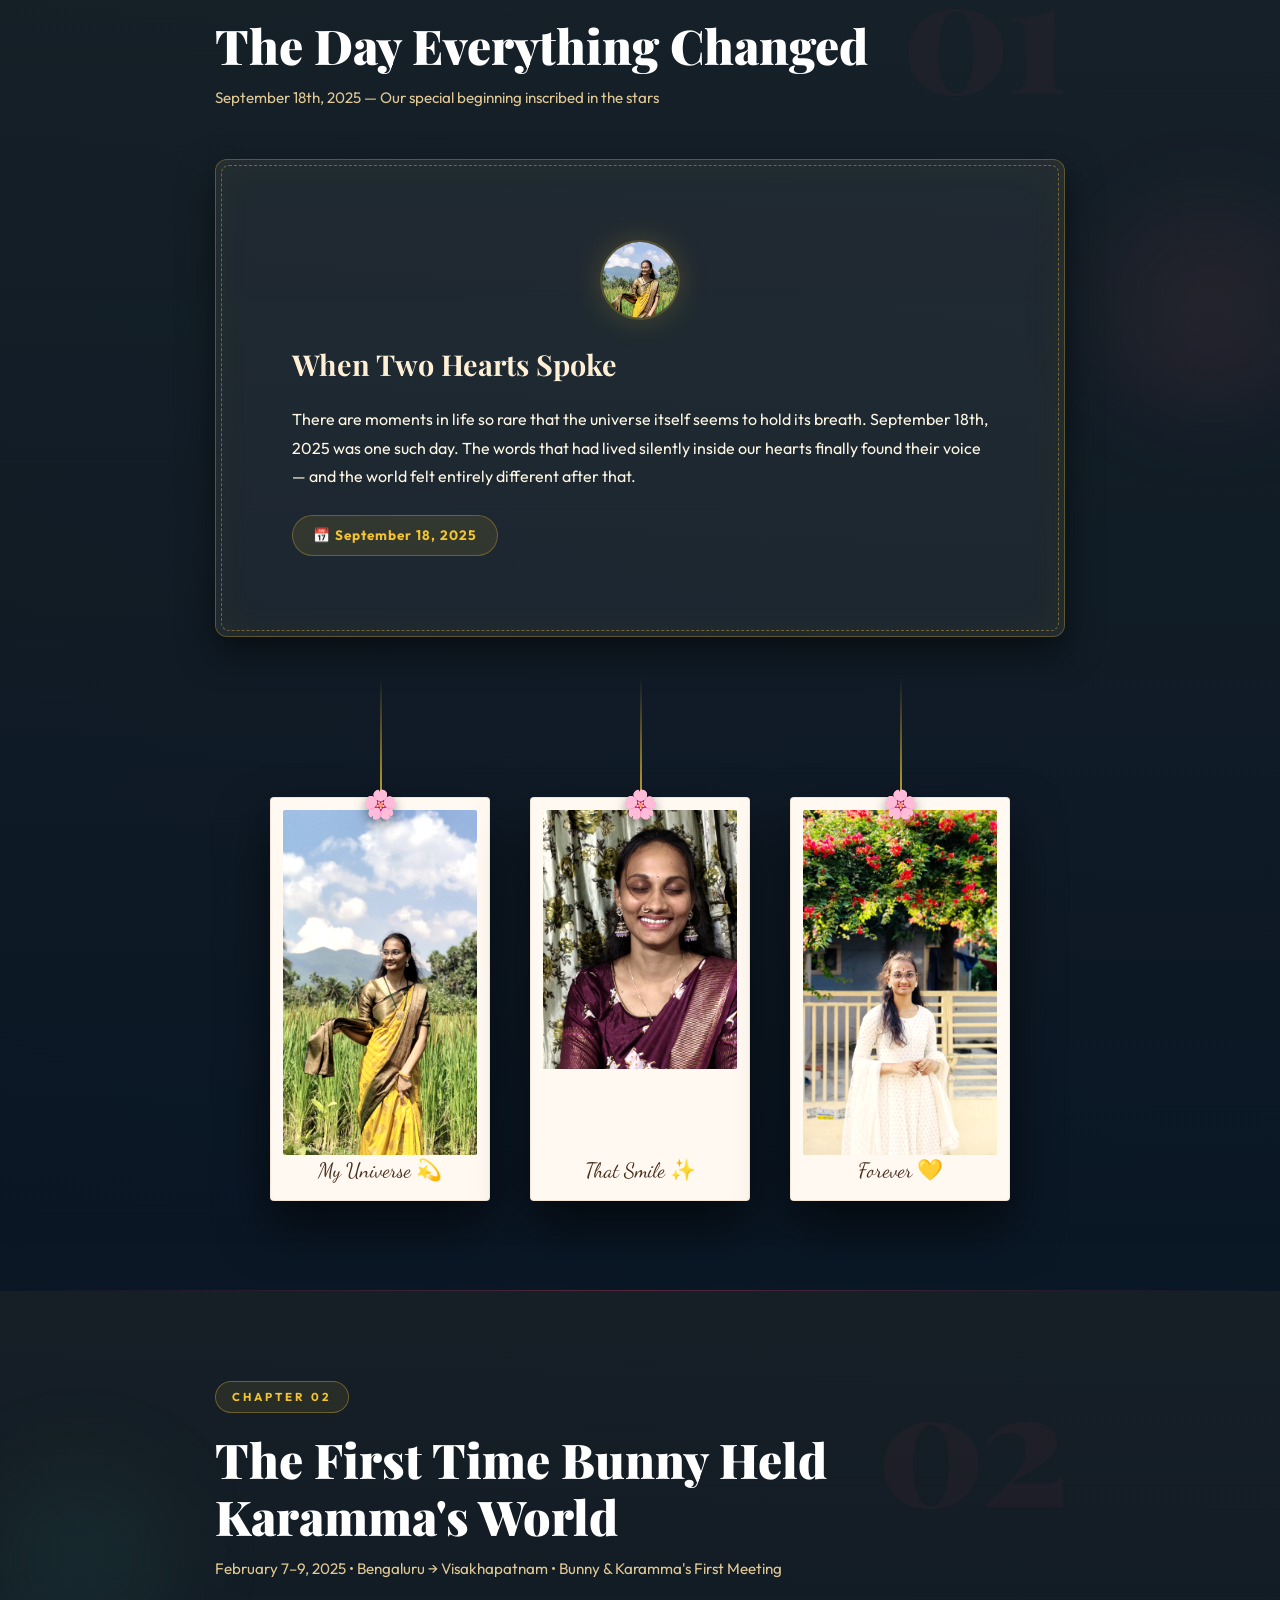
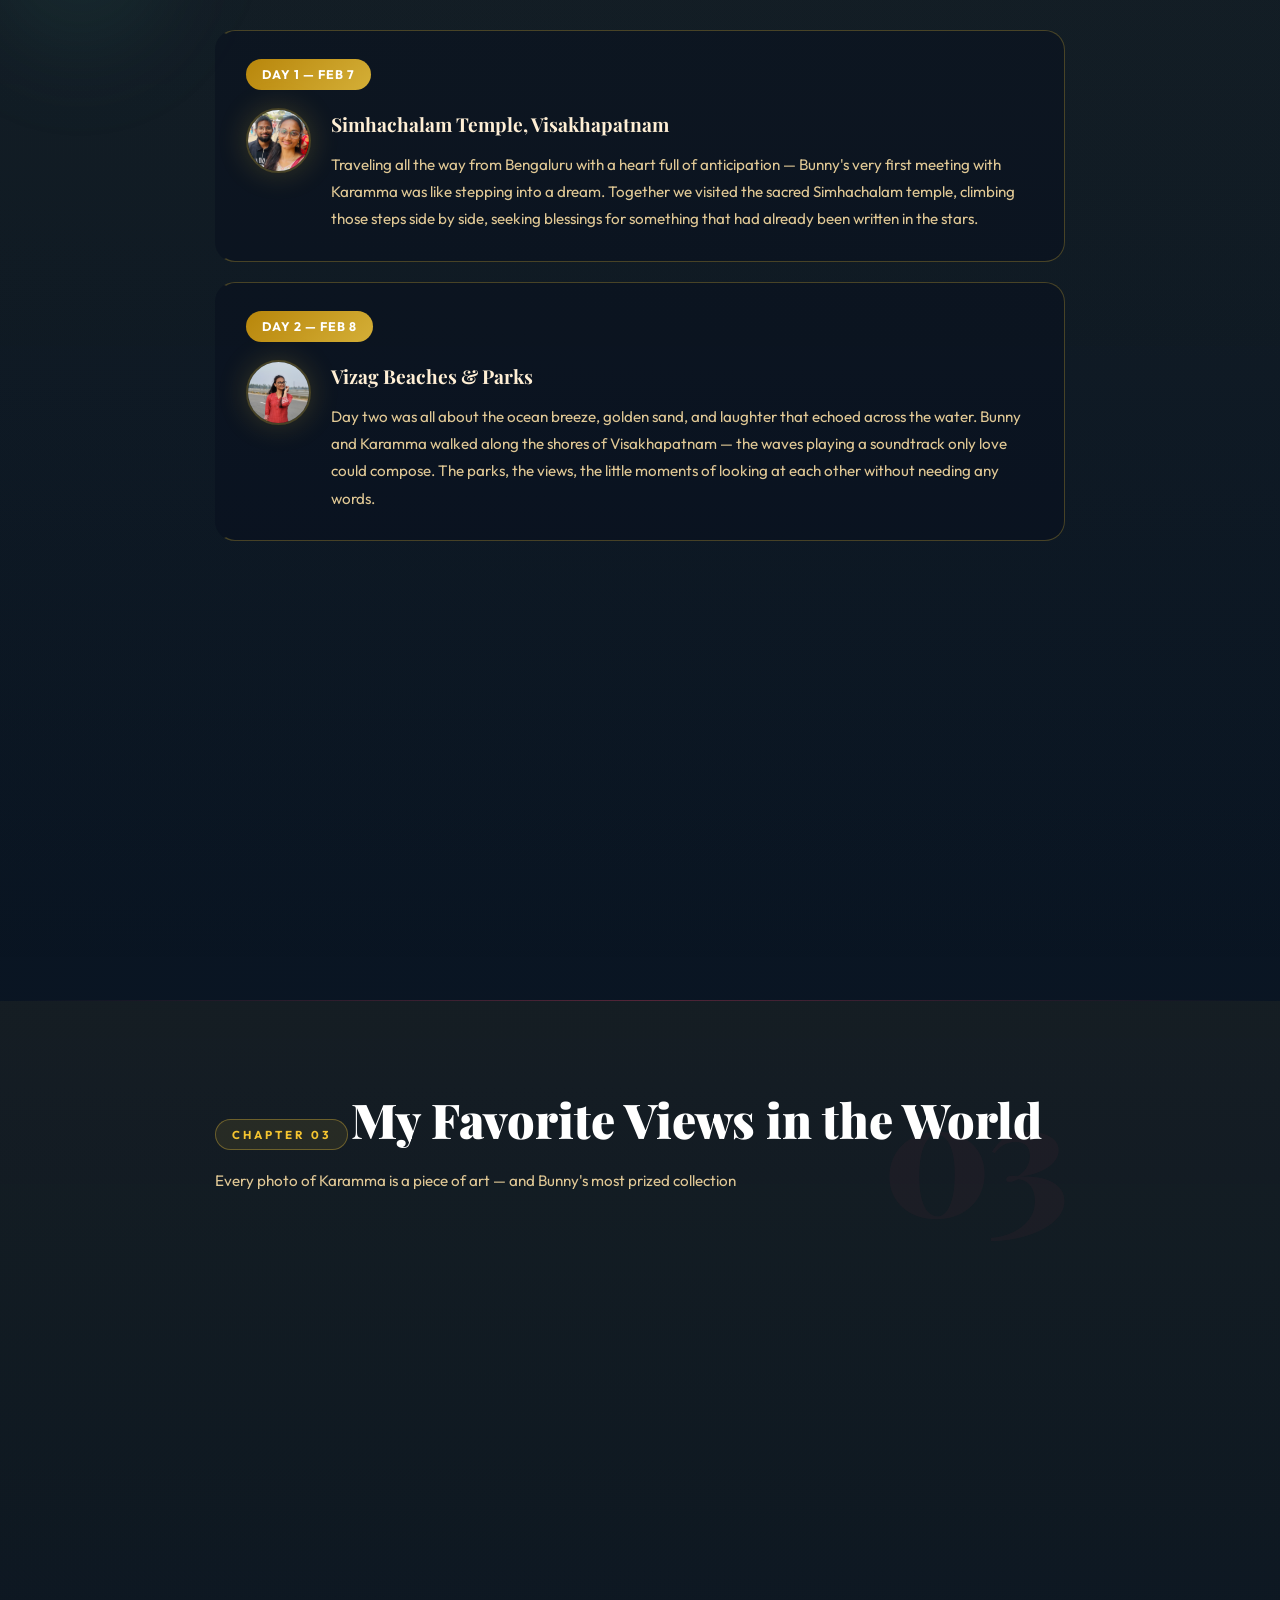
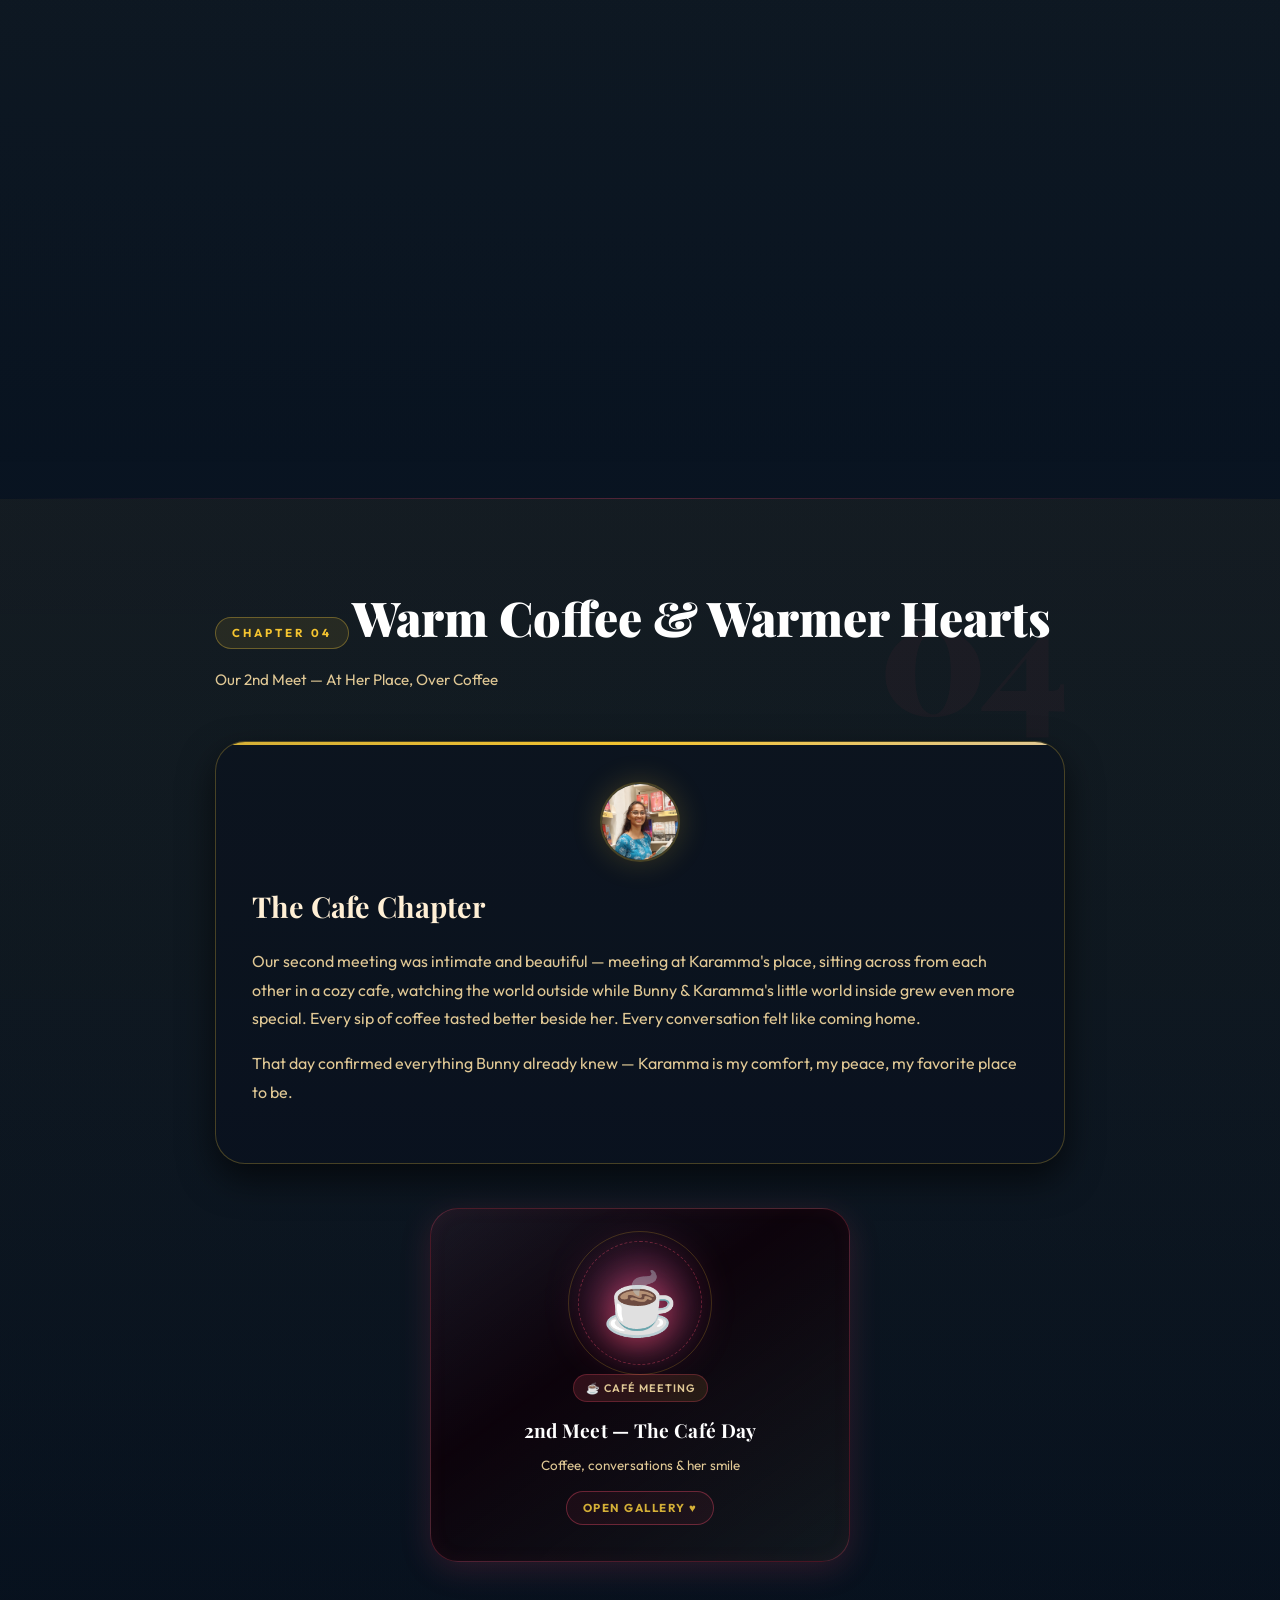
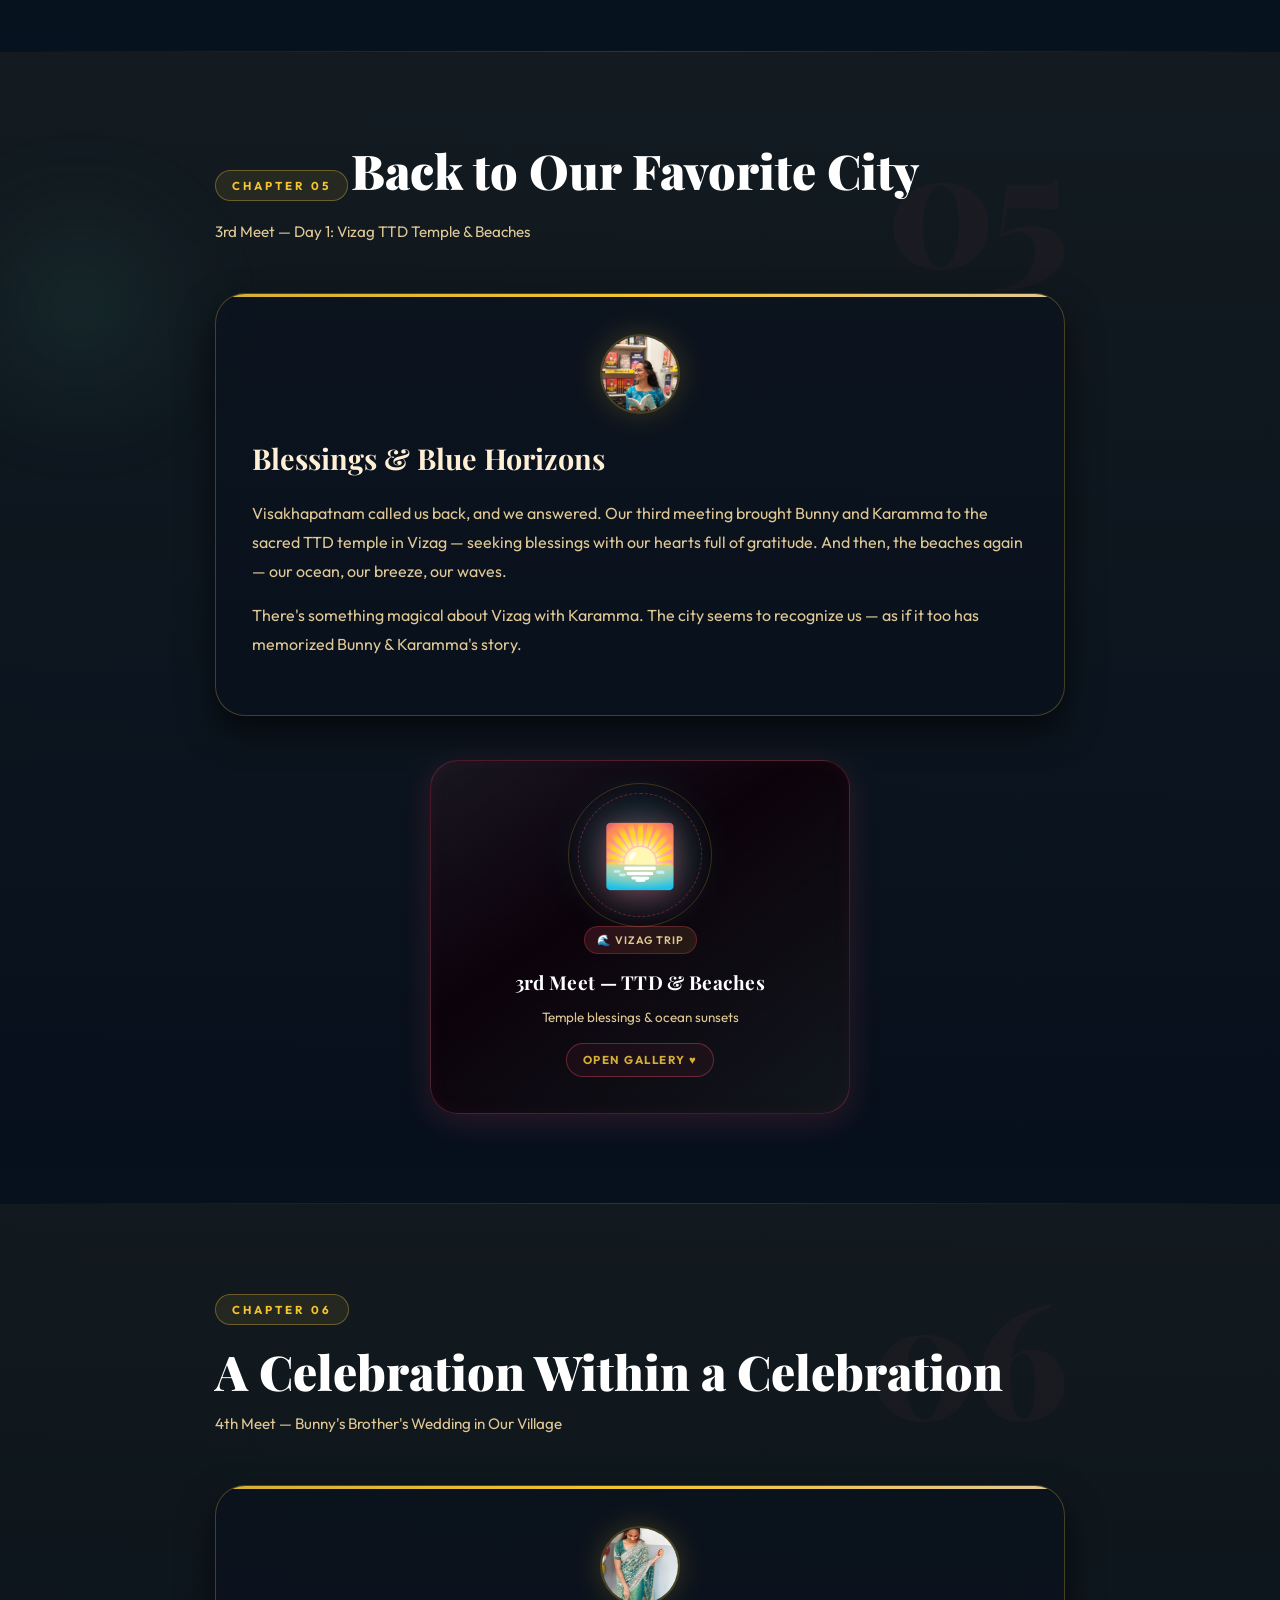
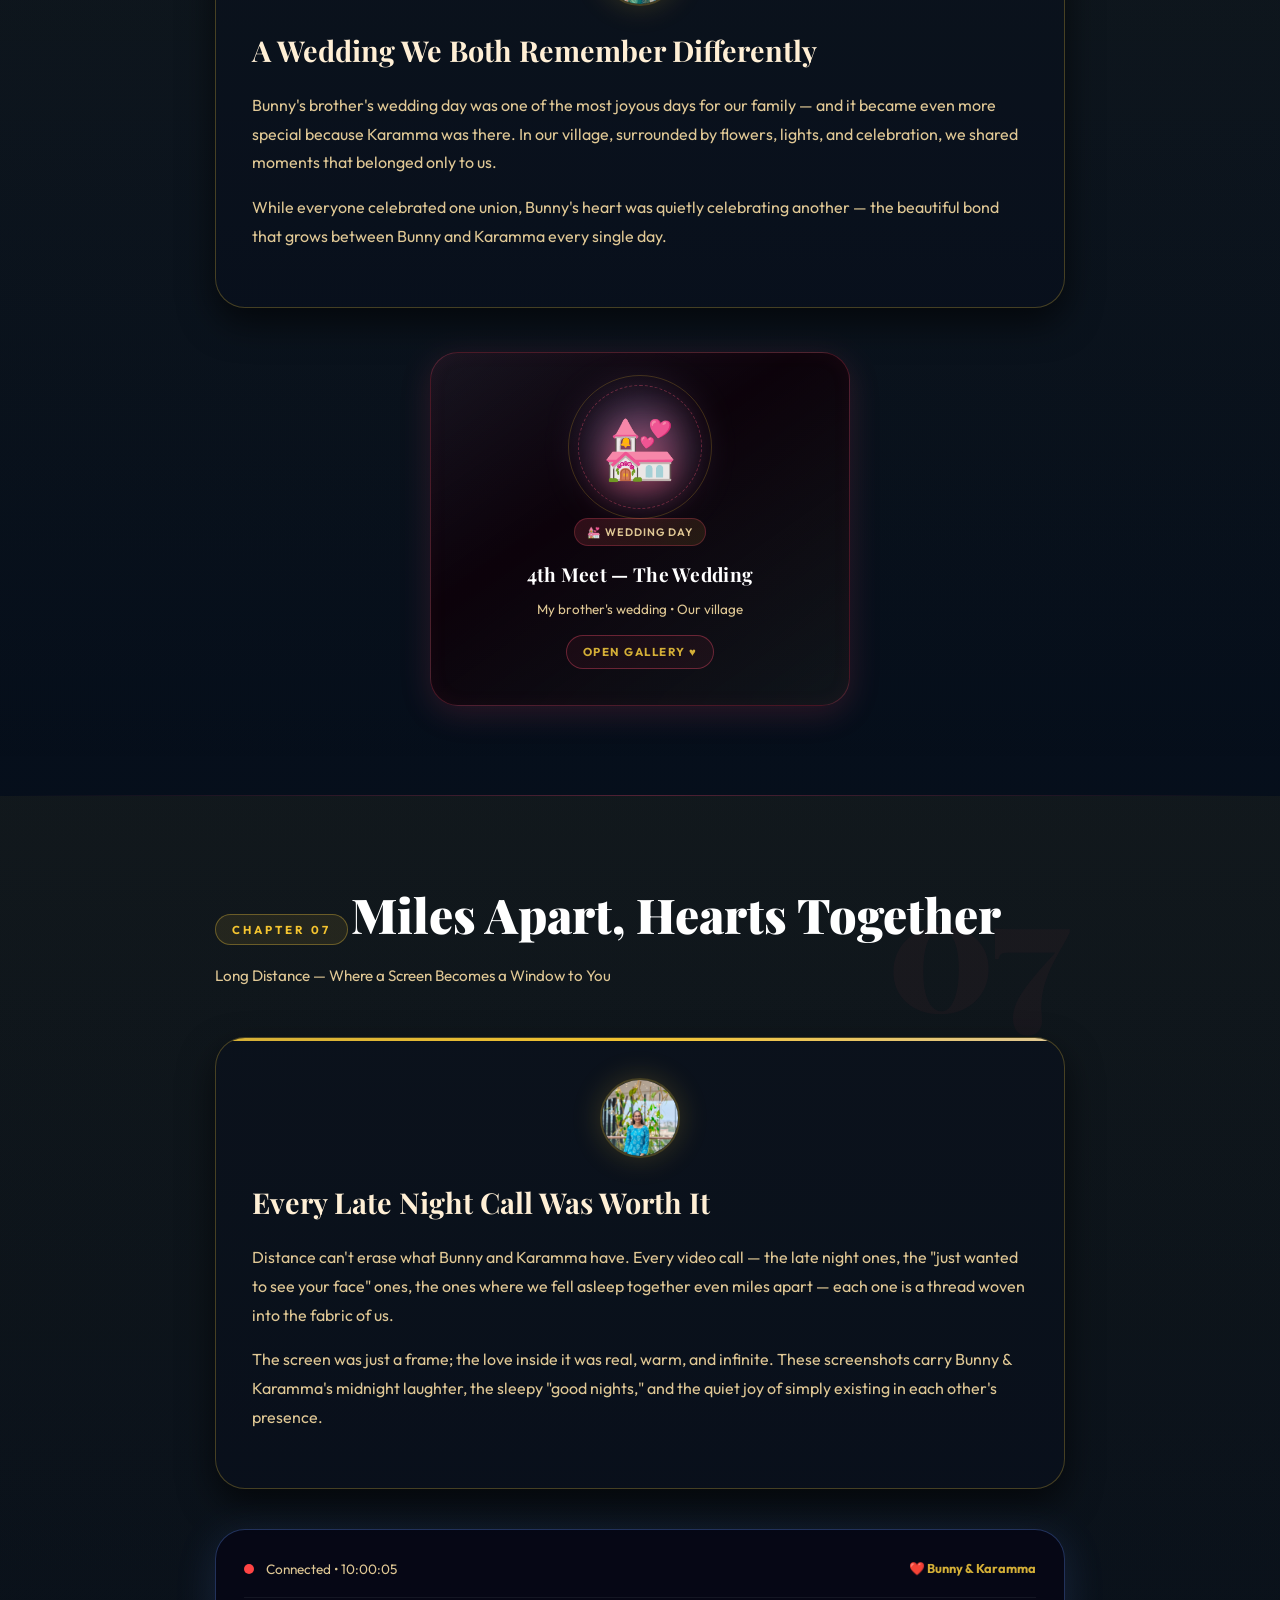
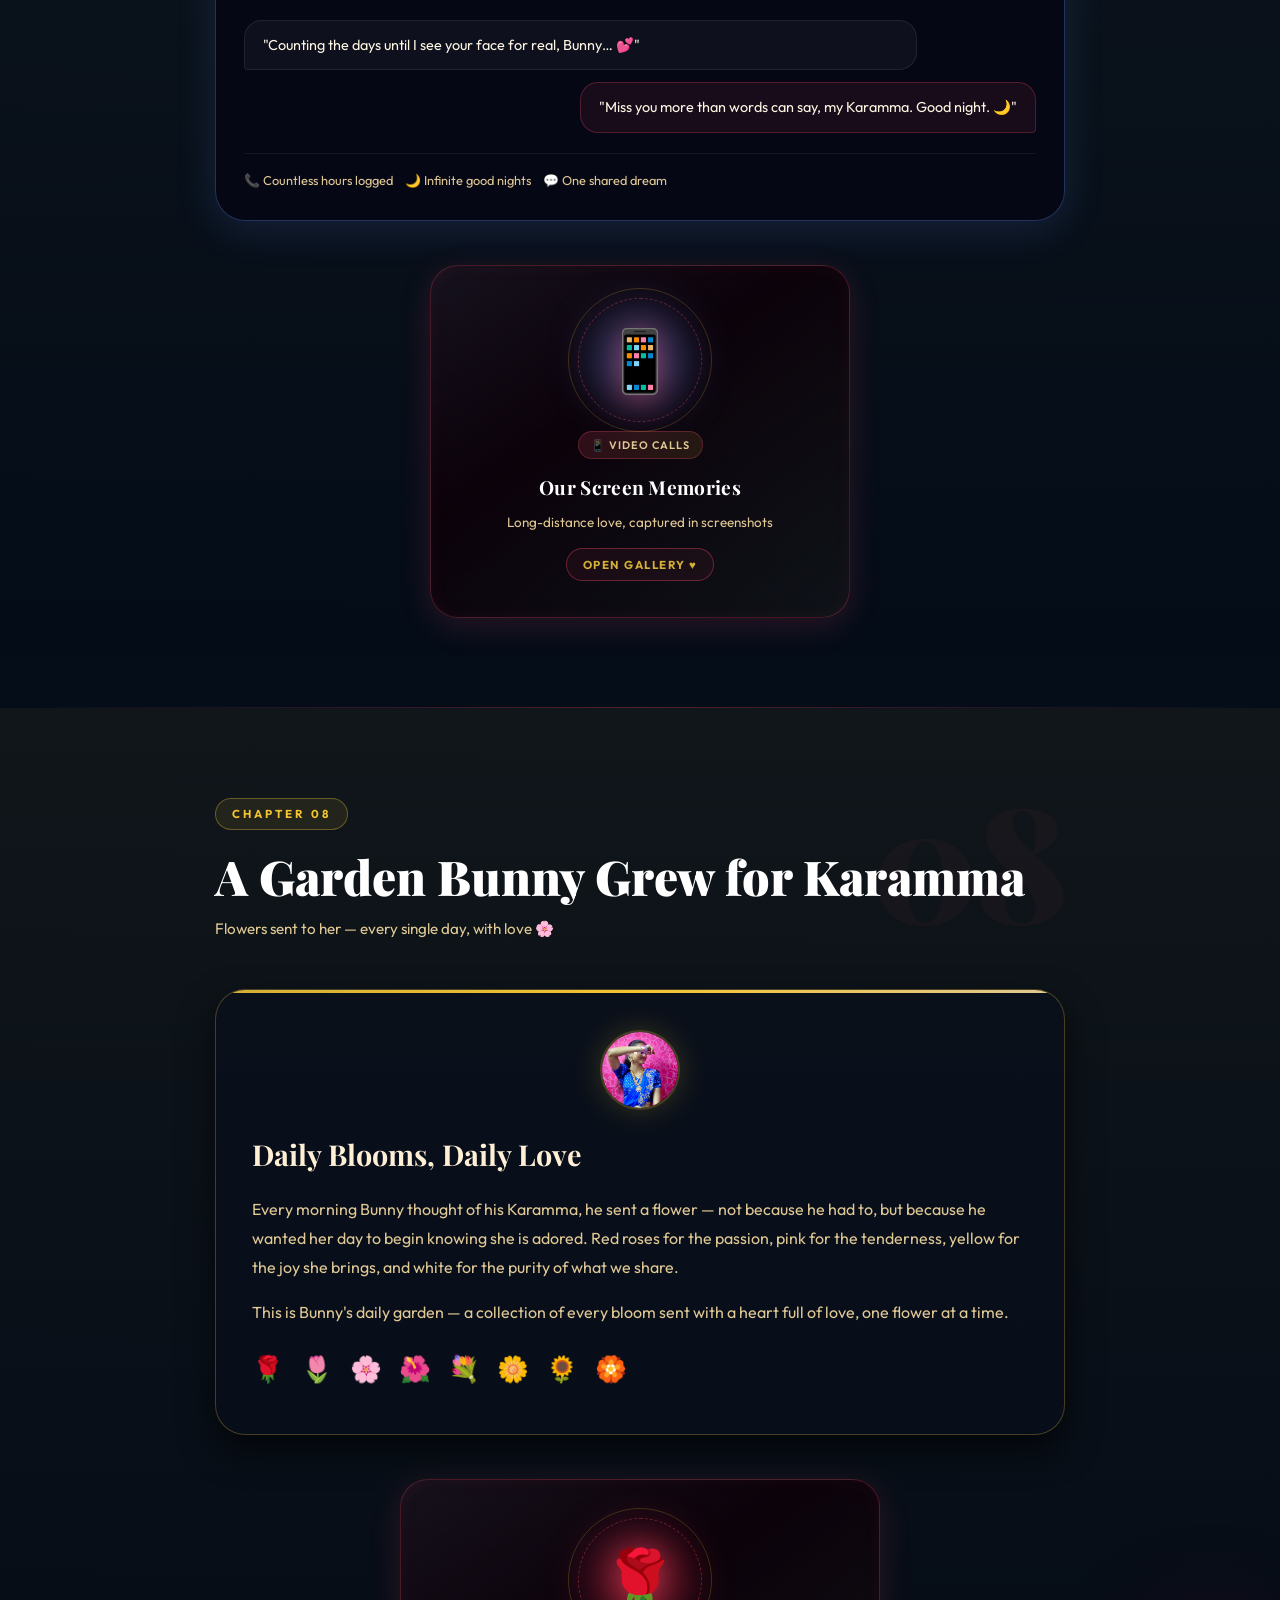
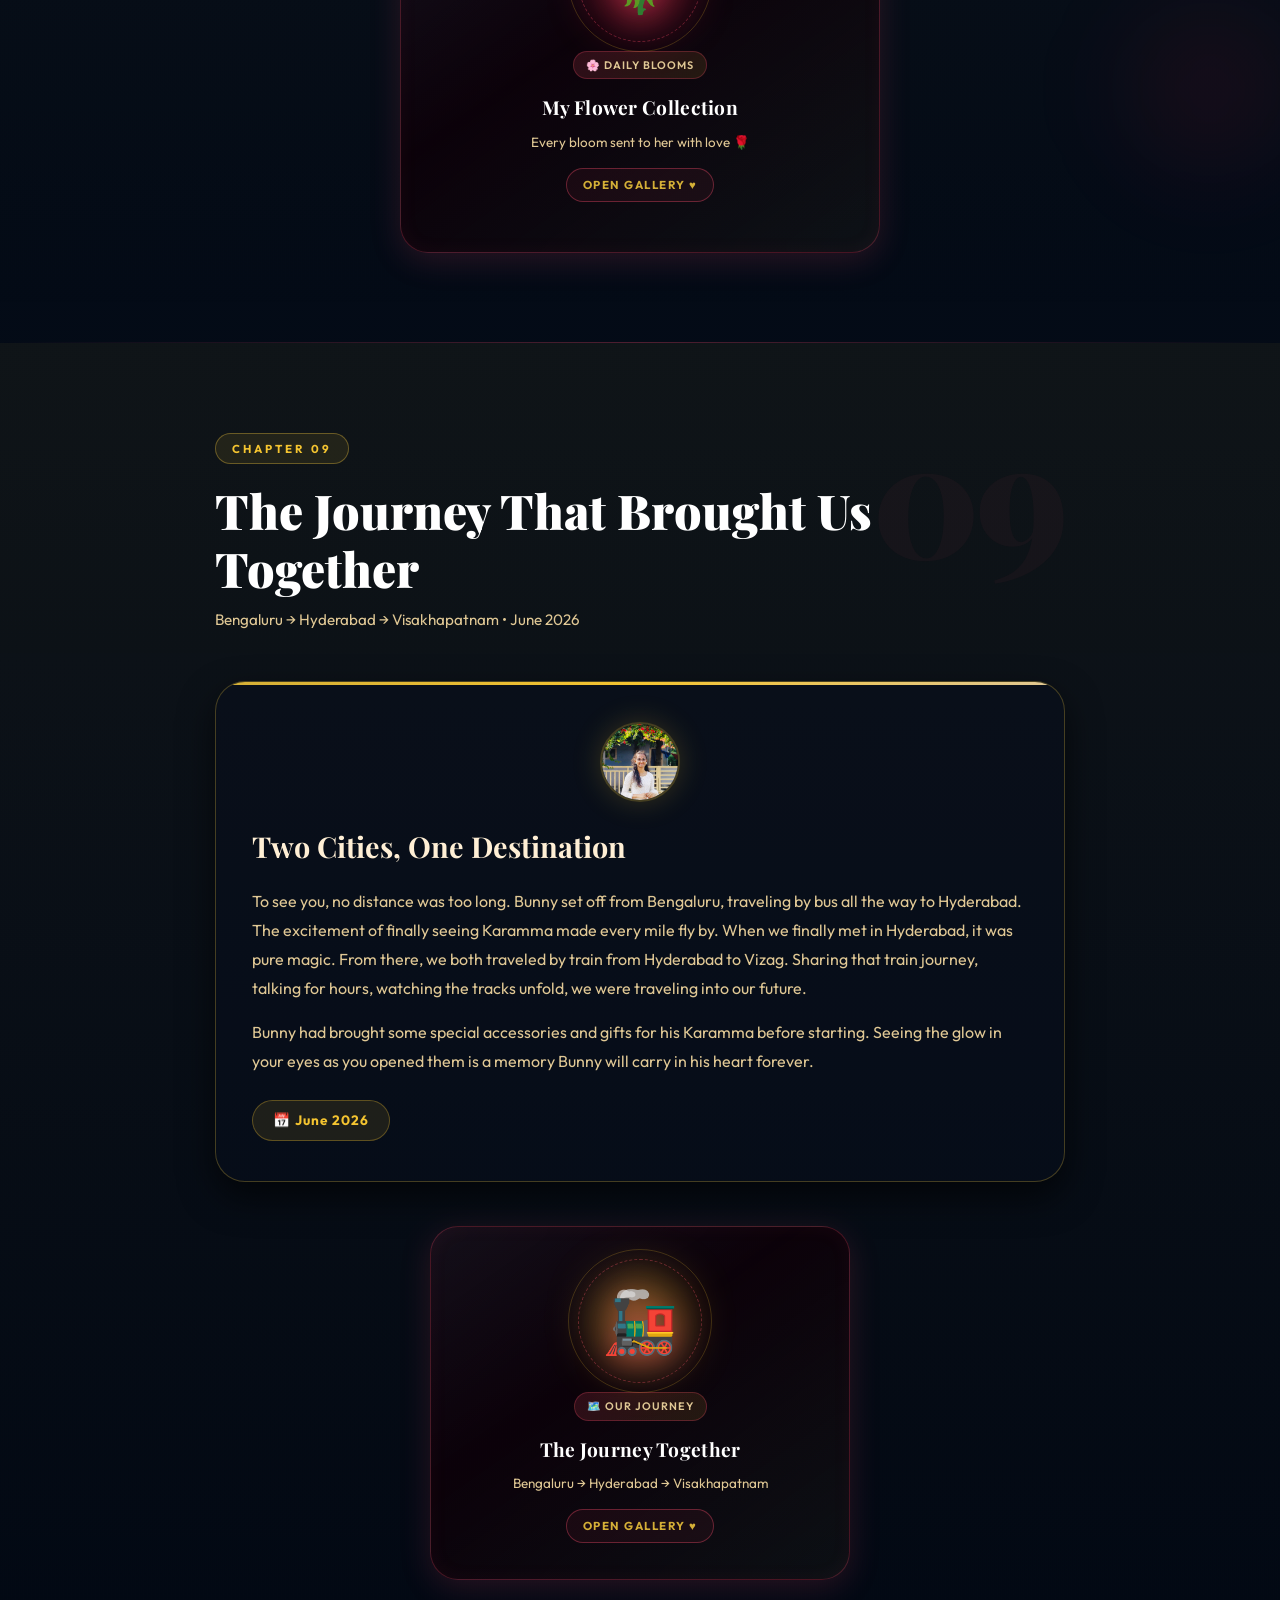
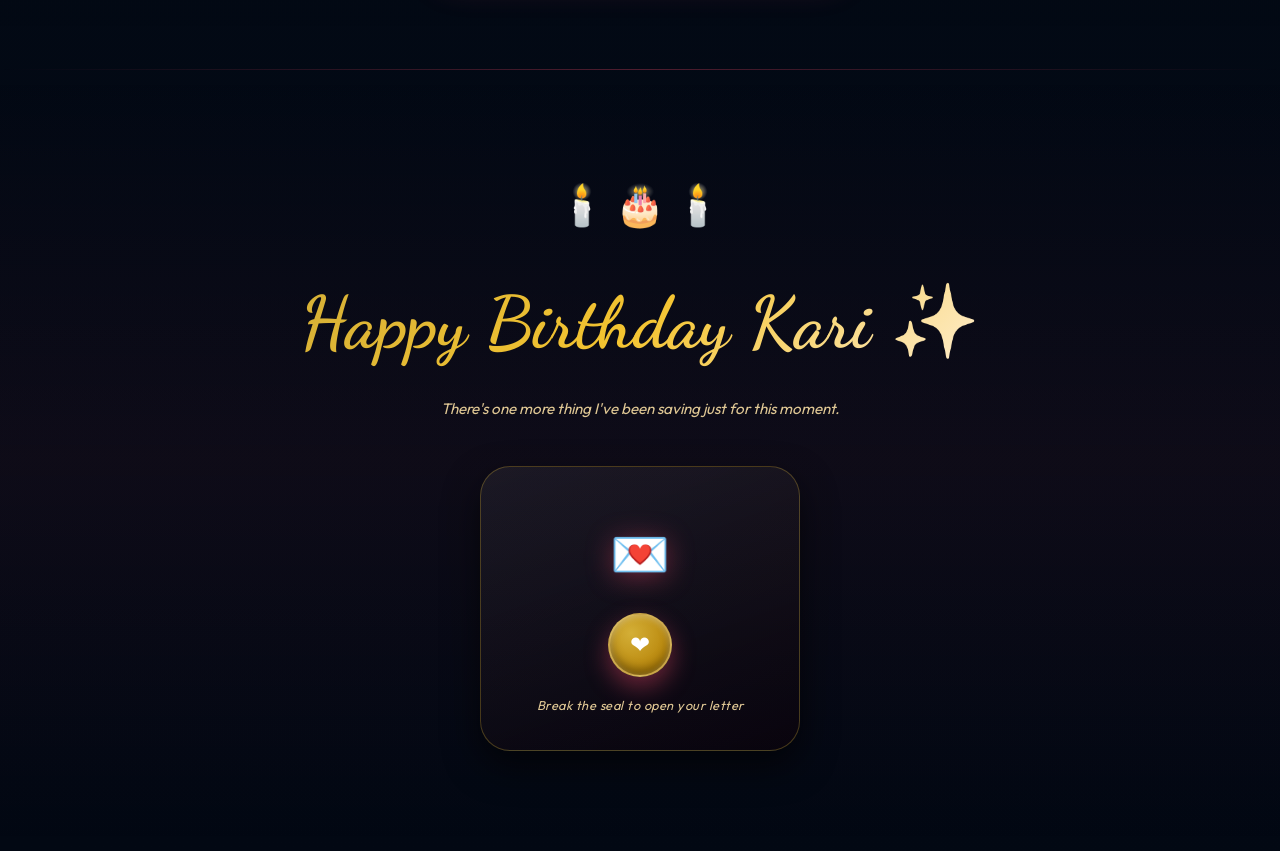
==== commit c533b6b9: "UI/UX Enhancements: Master Password Screen, Cinematic Deep Overlay Transitions, Polaroids update, an" ====
--- a/chapters.html
+++ b/chapters.html
@@ -289,6 +289,9 @@
 
                 <!-- Relationship Counter -->
                 <div class="counter-box reveal-up">
+                    <div style="width: 80px; height: 80px; margin: 0 auto 15px; border-radius: 50%; overflow: hidden; box-shadow: 0 10px 25px rgba(244, 196, 48, 0.4); border: 2px solid rgba(244, 196, 48, 0.8);">
+                        <img src="photos/new_uploads/media__1785781995884.jpg" style="width: 100%; height: 100%; object-fit: cover;" alt="Our Timer">
+                    </div>
                     <p class="counter-label">💑 Days of Bunny & Karamma's Love Story</p>
                     <div class="counter-date-text">Since September 18, 2025</div>
                     <div class="counter-wrap">
@@ -857,6 +860,9 @@
                 <!-- Revealed only after the seal is broken -->
                 <div class="secret-note-container" id="secret-note-container">
                     <div class="wish-card luxury-letter" id="luxury-letter">
+                        <div style="width: 100%; height: 200px; margin-bottom: 25px; border-radius: 12px; overflow: hidden; box-shadow: 0 10px 30px rgba(0,0,0,0.5); border: 1px solid rgba(244, 196, 48, 0.2);">
+                            <img src="photos/new_uploads/media__1785781995861.jpg" style="width: 100%; height: 100%; object-fit: cover; filter: brightness(0.95);" alt="Us at the Letter">
+                        </div>
                         <p class="letter-open-line">My Beautiful Karammmaaa ❤️,</p>
 
                         <p class="letter-line letter-text">
--- a/chapters_style.css
+++ b/chapters_style.css
@@ -1,25 +1,25 @@
 /* ===== DESIGN TOKENS ===== */
 :root {
-    --rose: #ff4d6d;
-    --rose-dk: #c9184a;
-    --gold: #f4c430;
-    --gold-lt: #ffe082;
-    --blush: #ffb3c1;
-    --lilac: #c77dff;
-    --bg: #0d0008;
-    --bg2: #130010;
-    --surface: rgba(255, 255, 255, 0.04);
-    --border: rgba(255, 100, 120, 0.2);
-    --text: #f8f0f2;
-    --muted: #c9a0b0;
+    --rose: #D4AF37;
+    --rose-dk: #B8860B;
+    --gold: #F4C430;
+    --gold-lt: #FFFDF2;
+    --blush: #FFEFBA;
+    --lilac: #E0C895;
+    --bg: #03060C;
+    --bg2: #08101E;
+    --surface: rgba(255, 255, 255, 0.03);
+    --border: rgba(255, 215, 0, 0.2);
+    --text: #FDF6E3;
+    --muted: #E0C895;
     --font-h: 'Playfair Display', serif;
     --font-d: 'Dancing Script', cursive;
     --font-b: 'Outfit', sans-serif;
     --r-sm: 12px;
     --r-md: 20px;
     --r-lg: 30px;
-    --shadow: 0 8px 40px rgba(255, 50, 100, 0.2);
-    --shadow-g: 0 8px 40px rgba(244, 196, 48, 0.2);
+    --shadow: 0 15px 45px rgba(0, 0, 0, 0.9), inset 0 0 20px rgba(255, 215, 0, 0.05);
+    --shadow-g: 0 15px 45px rgba(244, 196, 48, 0.2), inset 0 0 20px rgba(244, 196, 48, 0.1);
 }
 
 /* ===== RESET ===== */
@@ -1524,61 +1524,54 @@
     background: rgba(255, 77, 109, 0.4);
 }
 
-/* ===== MUSIC BUTTON ===== */
+/* ===== MUSIC BUBBLE ===== */
 .music-btn {
     position: fixed;
-    top: 50%;
-    left: 0;
-    transform: translateY(-50%) translateX(calc(-100% + 24px));
-    z-index: 2000;
-    background: rgba(13, 0, 8, 0.85);
-    border: 1px solid var(--rose);
-    border-left: none;
-    padding: 10px 15px 10px 15px;
-    border-radius: 0 100px 100px 0;
+    bottom: 30px;
+    right: 30px;
+    width: 60px;
+    height: 60px;
+    z-index: 9999;
+    background: rgba(13, 0, 8, 0.75);
+    border: 2px solid rgba(255, 77, 109, 0.5);
+    border-radius: 50%;
     color: #fff;
     display: flex;
+    flex-direction: column;
     align-items: center;
-    gap: 8px;
-    cursor: pointer;
-    transition: transform 0.4s cubic-bezier(0.2, 0.8, 0.2, 1), background 0.3s;
-    box-shadow: 4px 4px 20px rgba(255, 77, 109, 0.25);
-    font-family: var(--font-b);
-}
-
-.music-btn::before {
-    content: '❯';
-    position: absolute;
-    right: 8px;
-    top: 50%;
-    transform: translateY(-50%);
-    font-size: 0.7rem;
-    color: var(--gold);
-    opacity: 1;
-    transition: opacity 0.3s;
-}
-
-.music-btn.visible {
-    transform: translateY(-50%) translateX(0);
-}
-
-.music-btn.visible::before {
-    opacity: 0;
+    justify-content: center;
+    cursor: grab;
+    touch-action: none;
+    backdrop-filter: blur(10px);
+    box-shadow: 0 4px 15px rgba(255, 77, 109, 0.4);
+    transition: background 0.3s, transform 0.2s, border-color 0.3s;
+}
+
+.music-btn:active {
+    cursor: grabbing;
+}
+
+.music-btn.playing {
+    border-color: #f4c430;
+    box-shadow: 0 4px 20px rgba(244, 196, 48, 0.6);
 }
 
 .music-btn:hover {
-    background: rgba(255, 77, 109, 0.15);
+    background: rgba(255, 77, 109, 0.2);
+    transform: scale(1.05);
 }
 
 .music-icon {
-    font-size: 1rem;
+    font-size: 1.4rem;
+    line-height: 1;
 }
 
 .music-text {
-    font-size: 0.8rem;
-    font-weight: 600;
+    font-size: 0.55rem;
+    font-weight: 700;
+    text-transform: uppercase;
+    margin-top: 4px;
     letter-spacing: 1px;
-    text-transform: uppercase;
 }
 
 /* ===== CHAPTER POSITION INDICATOR ===== */
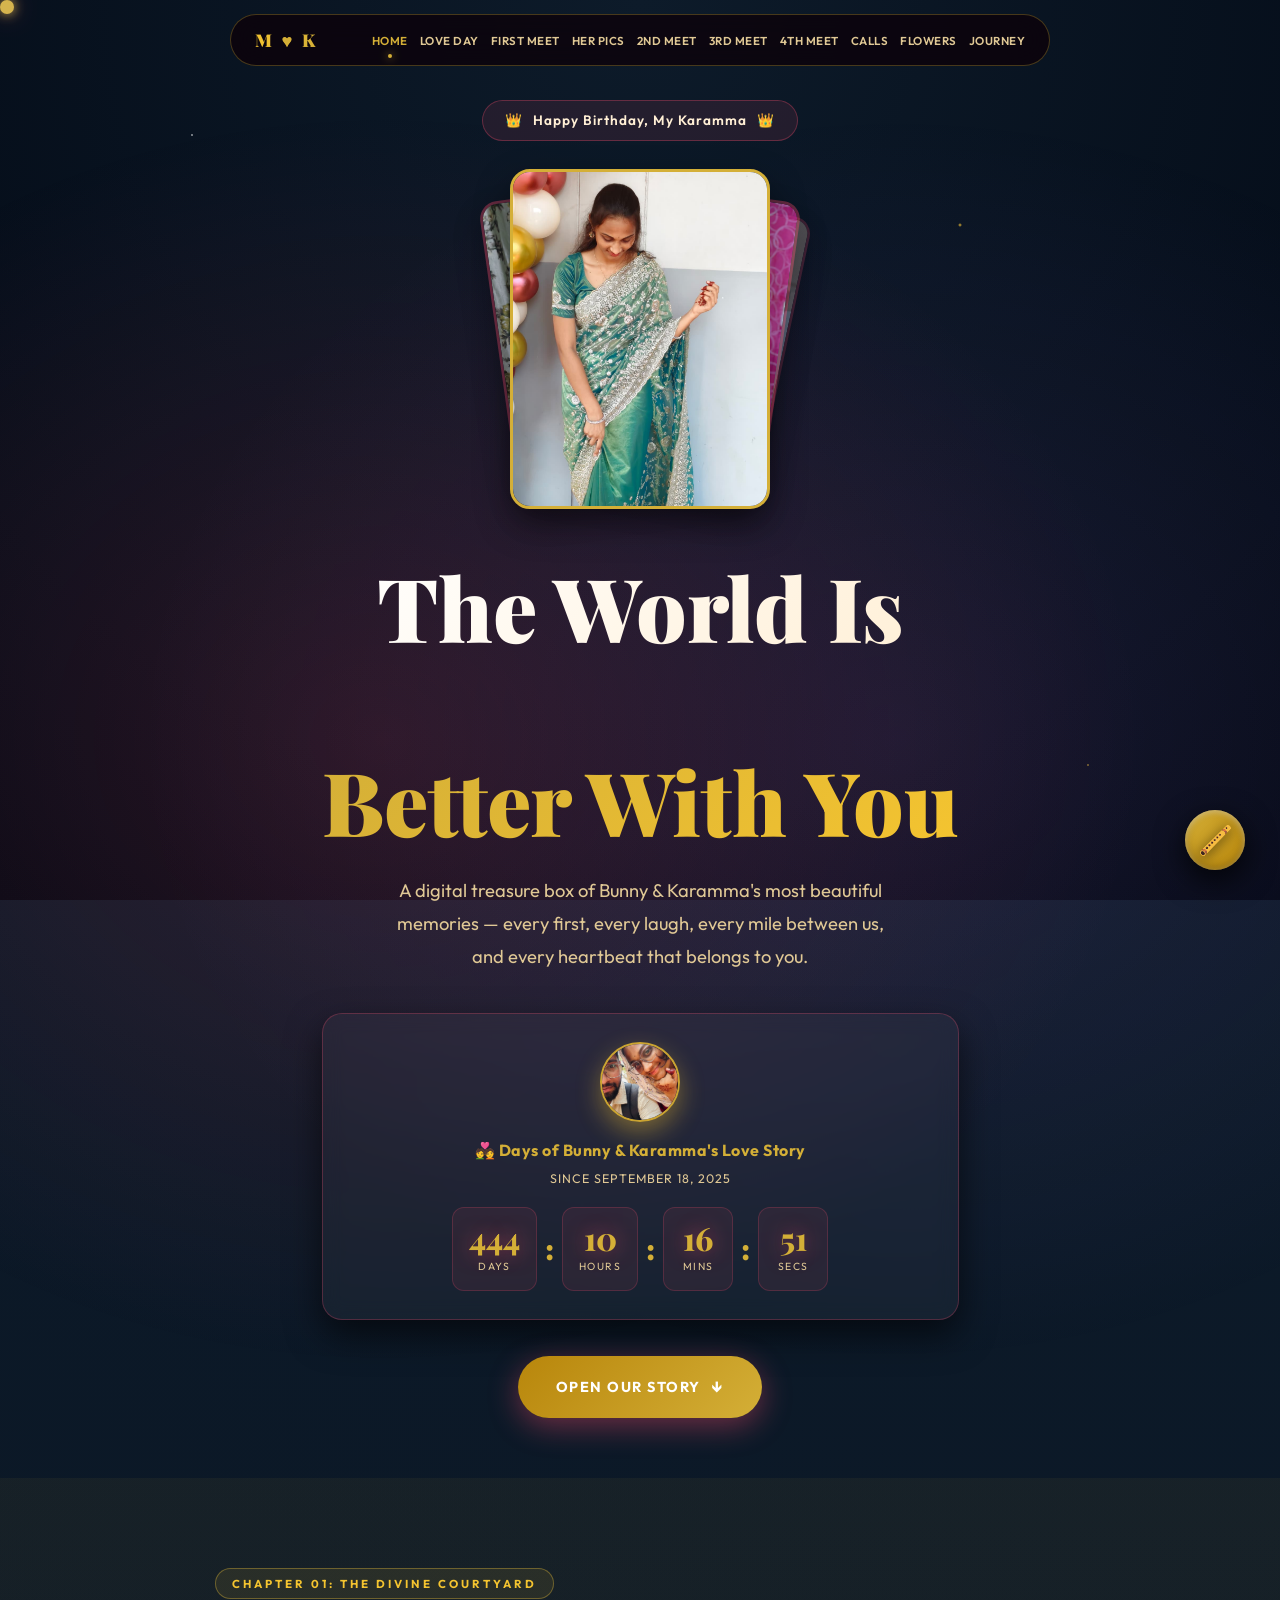
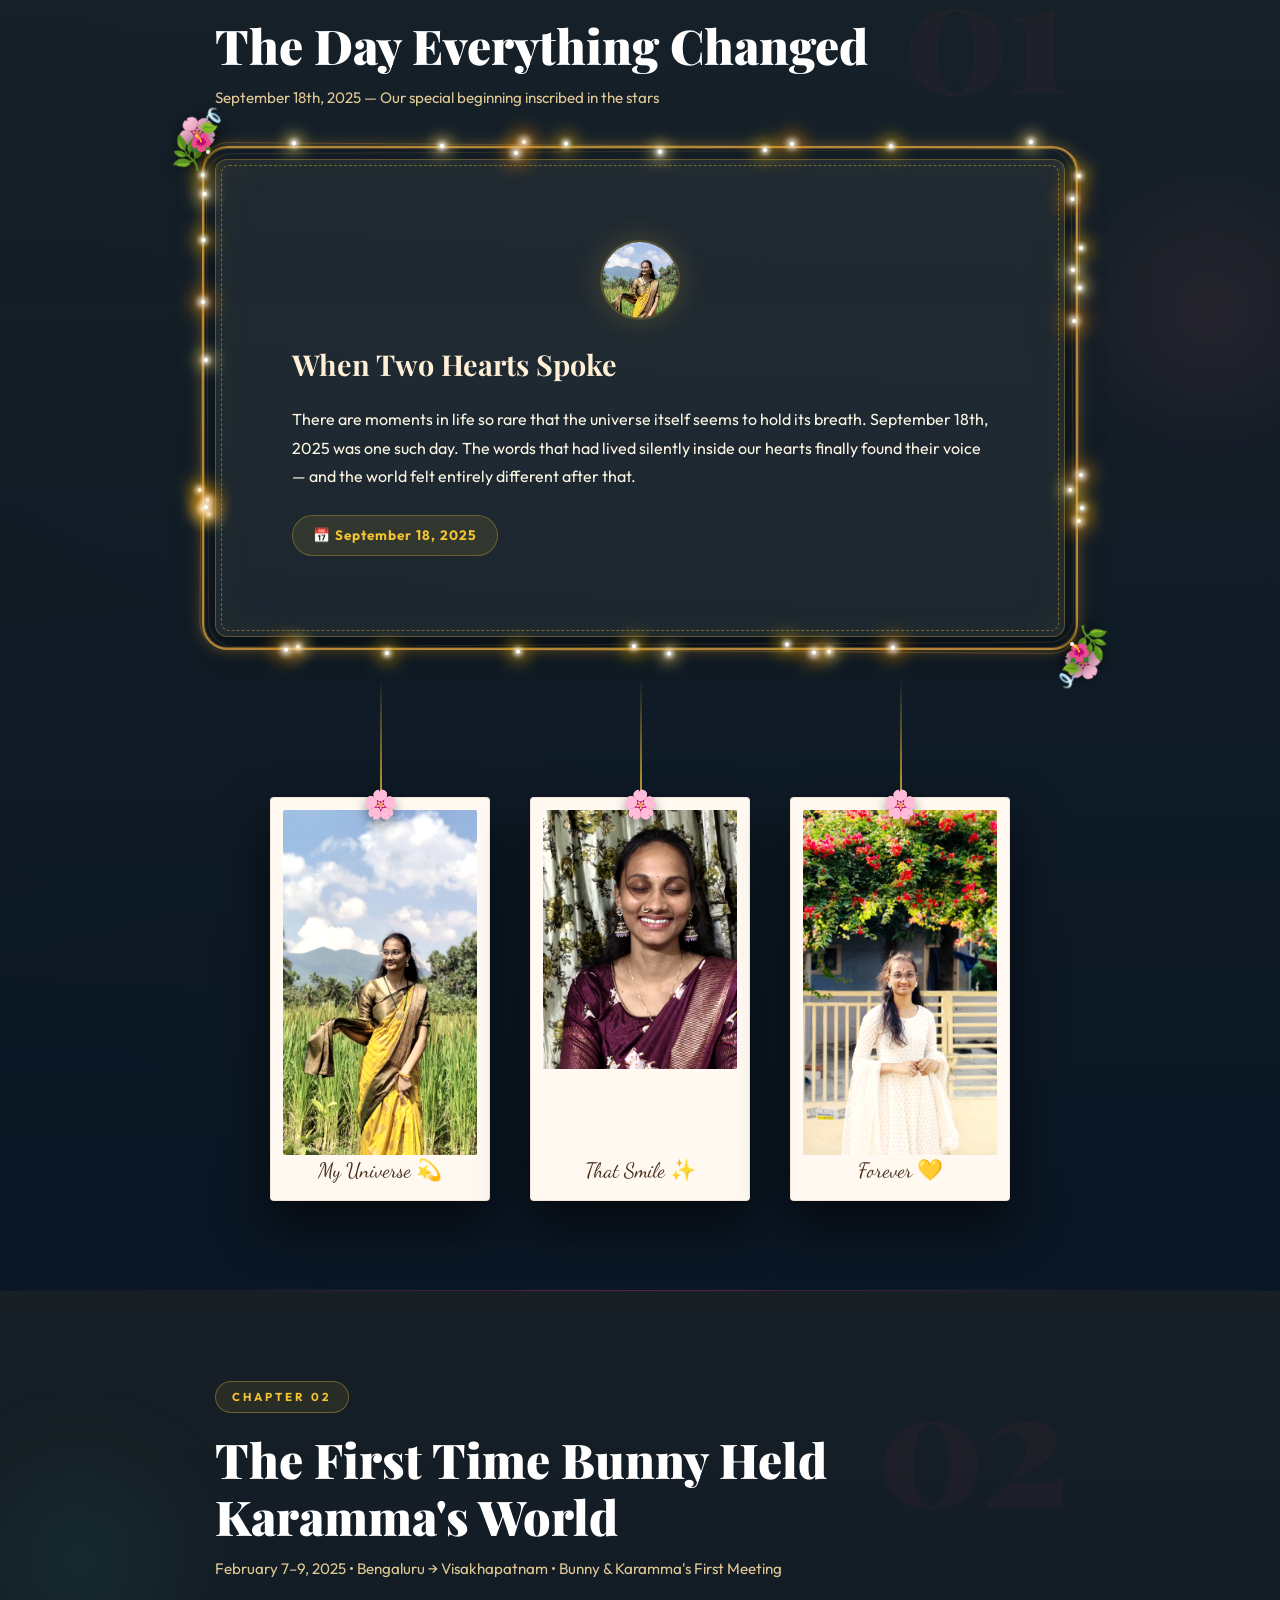
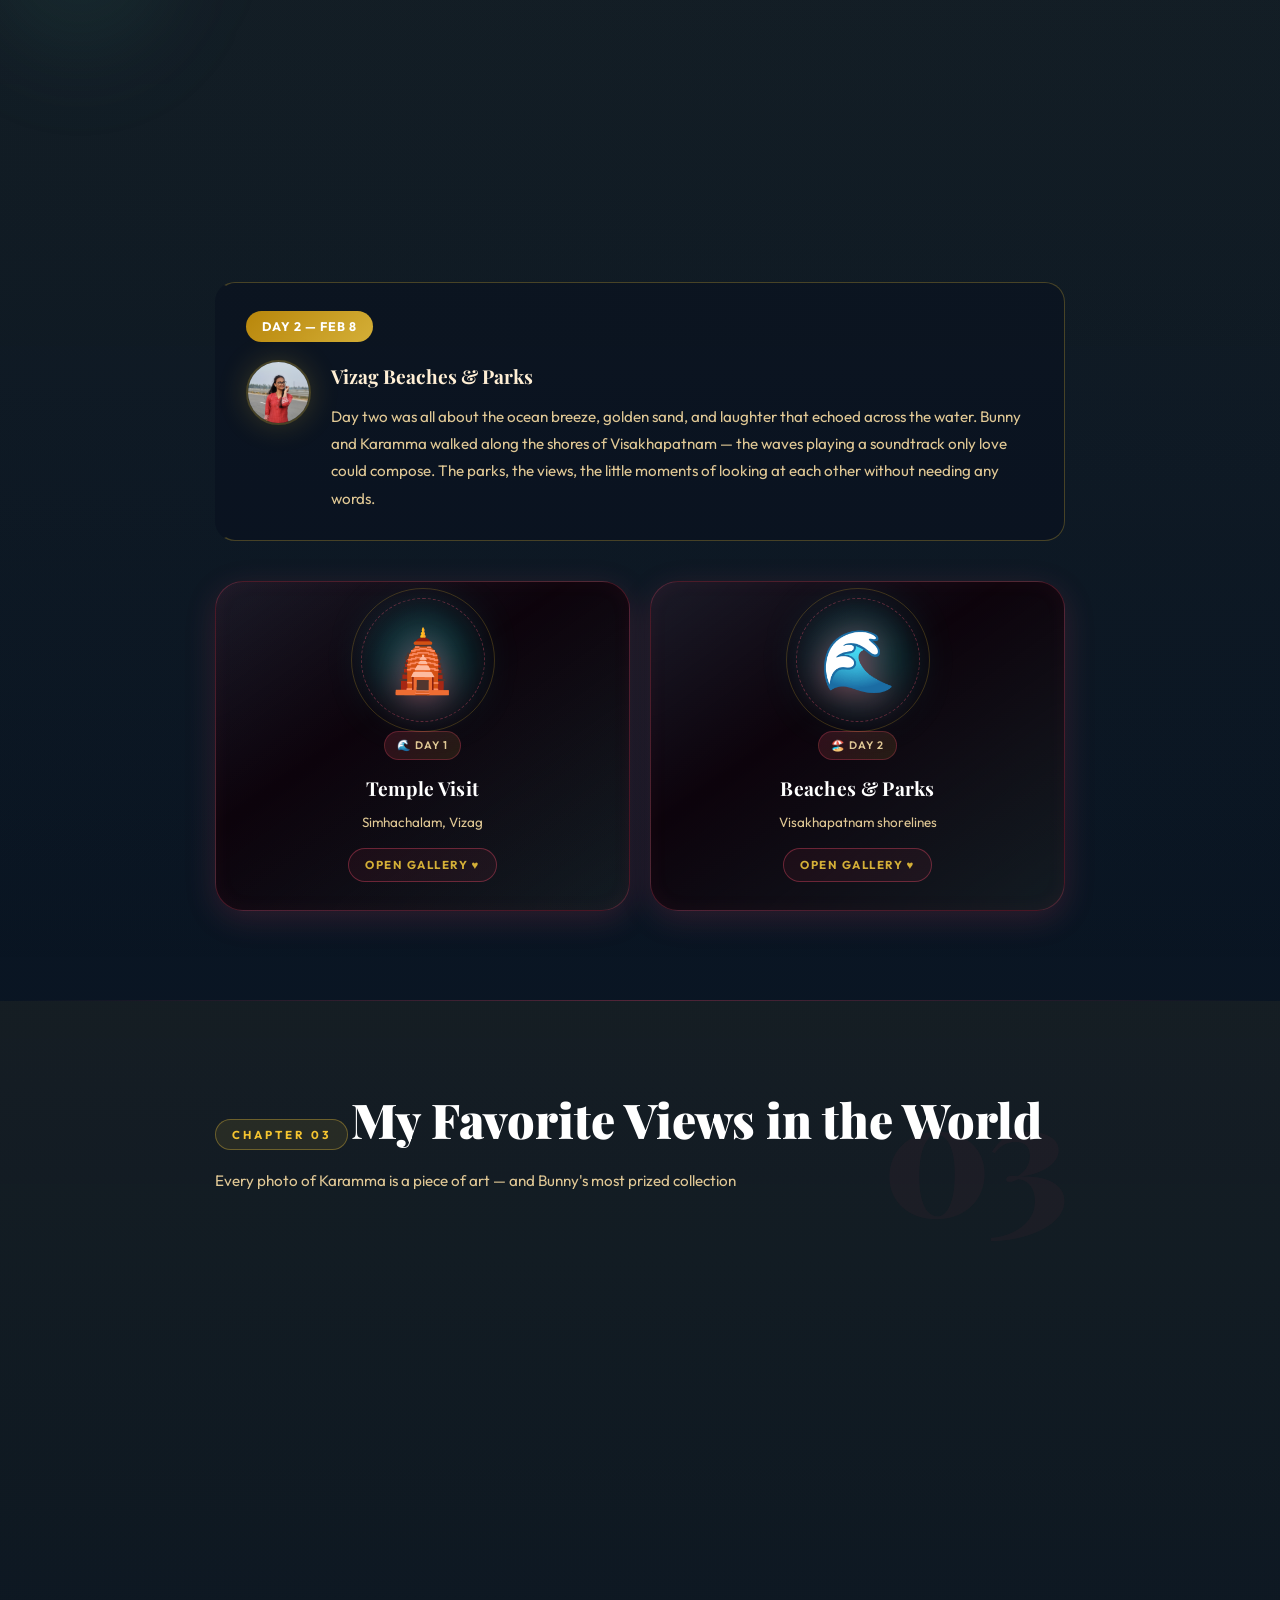
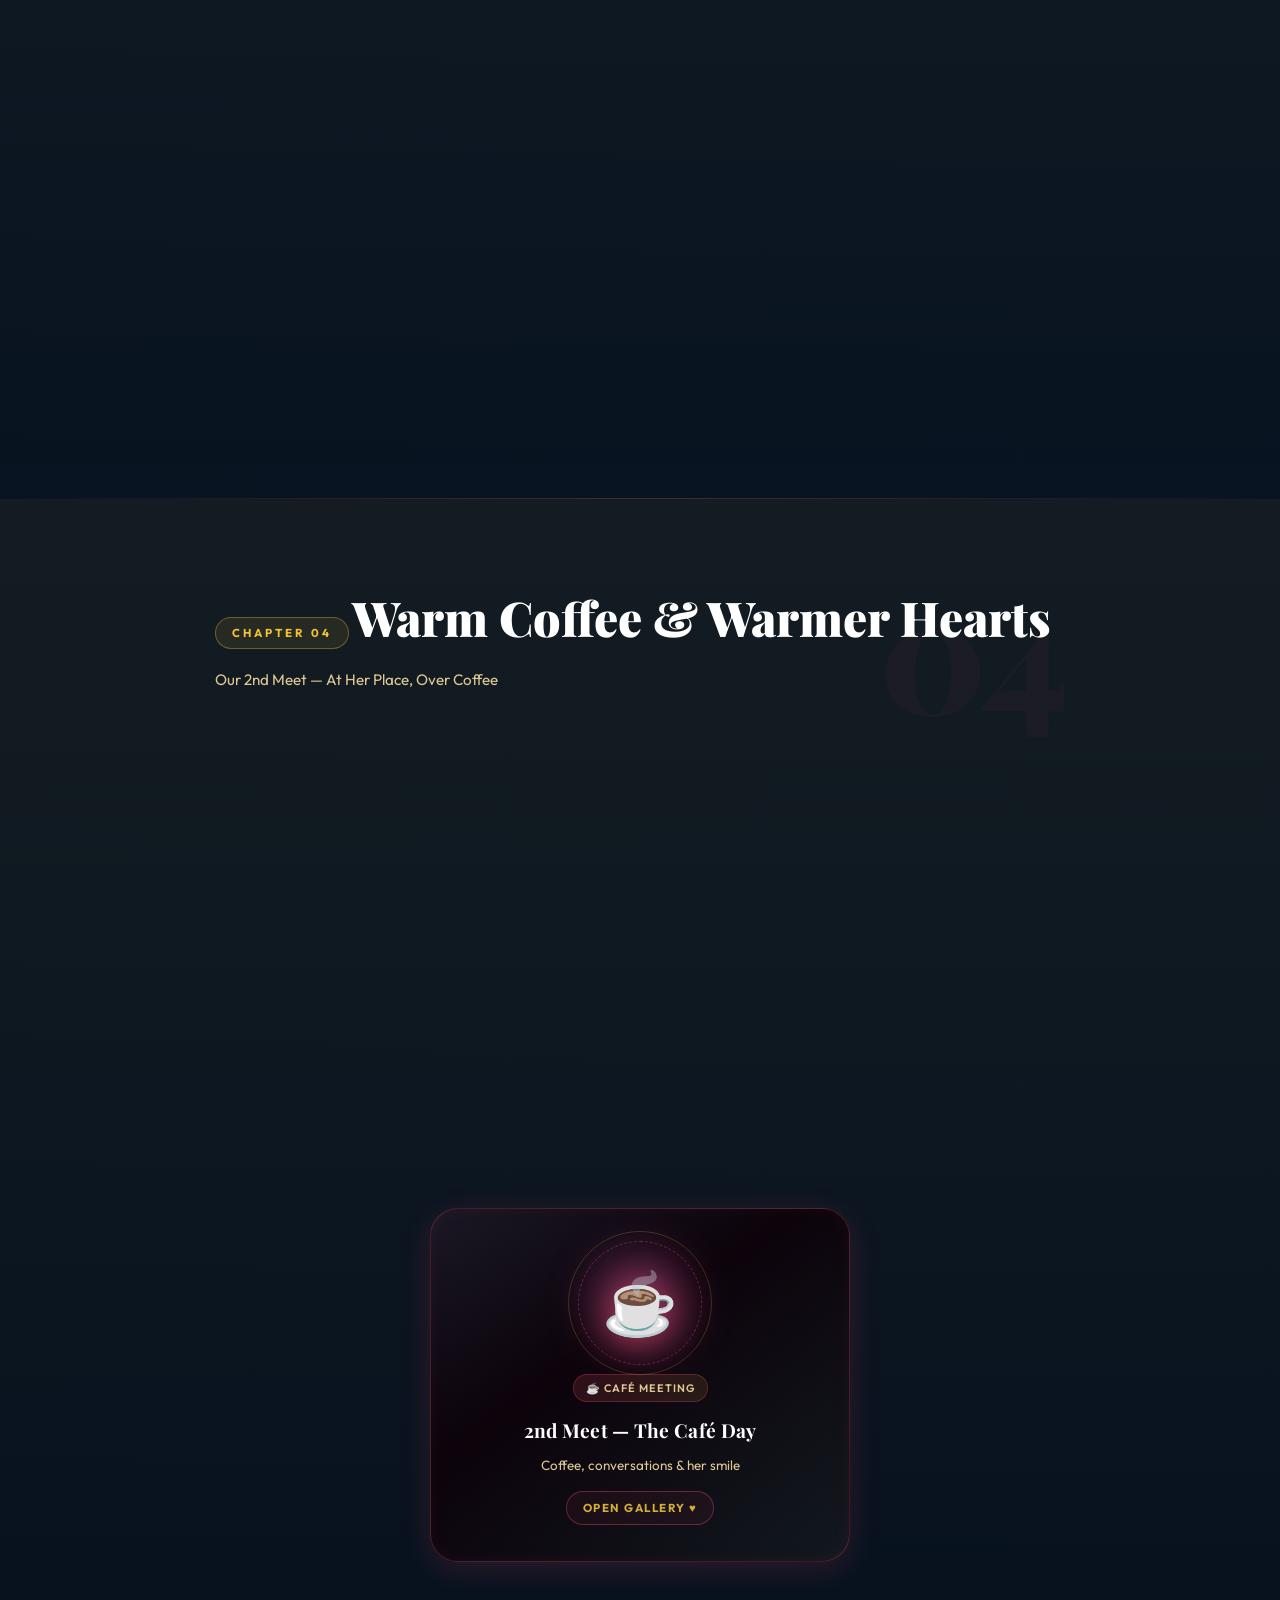
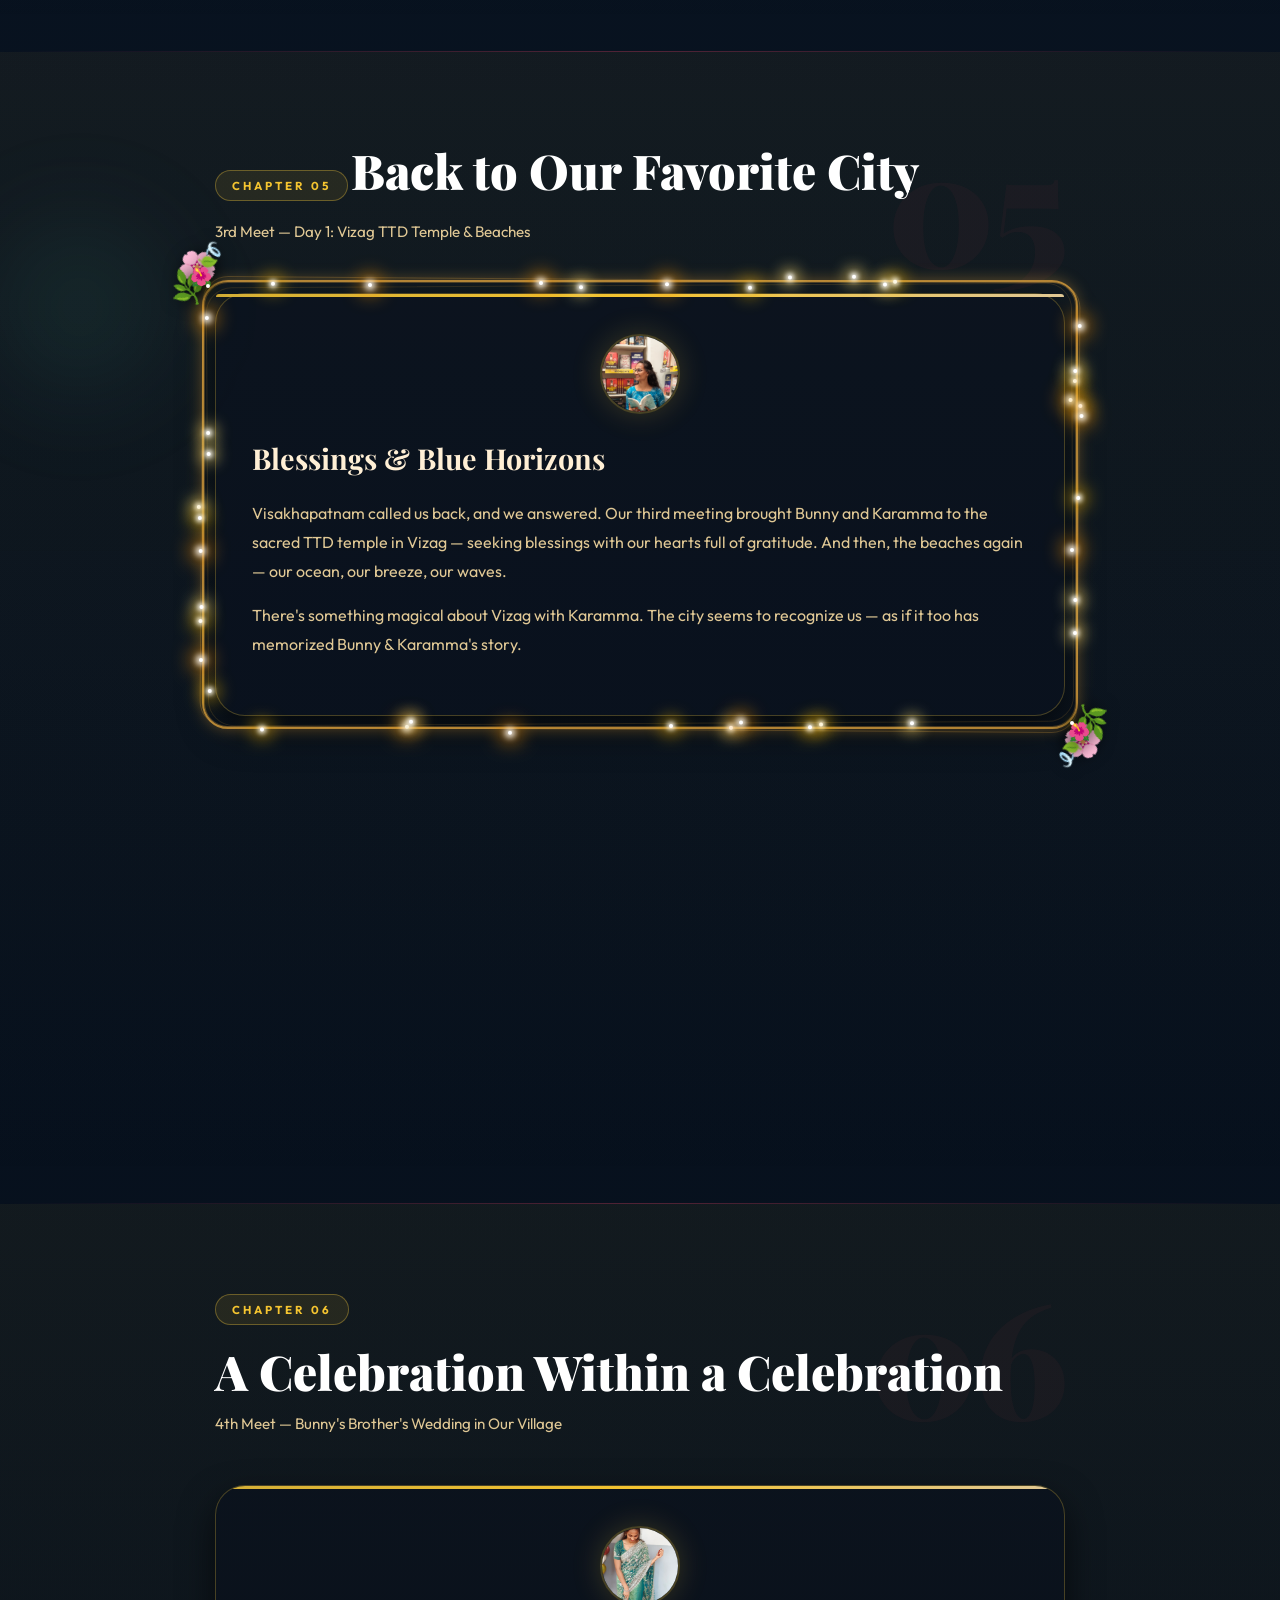
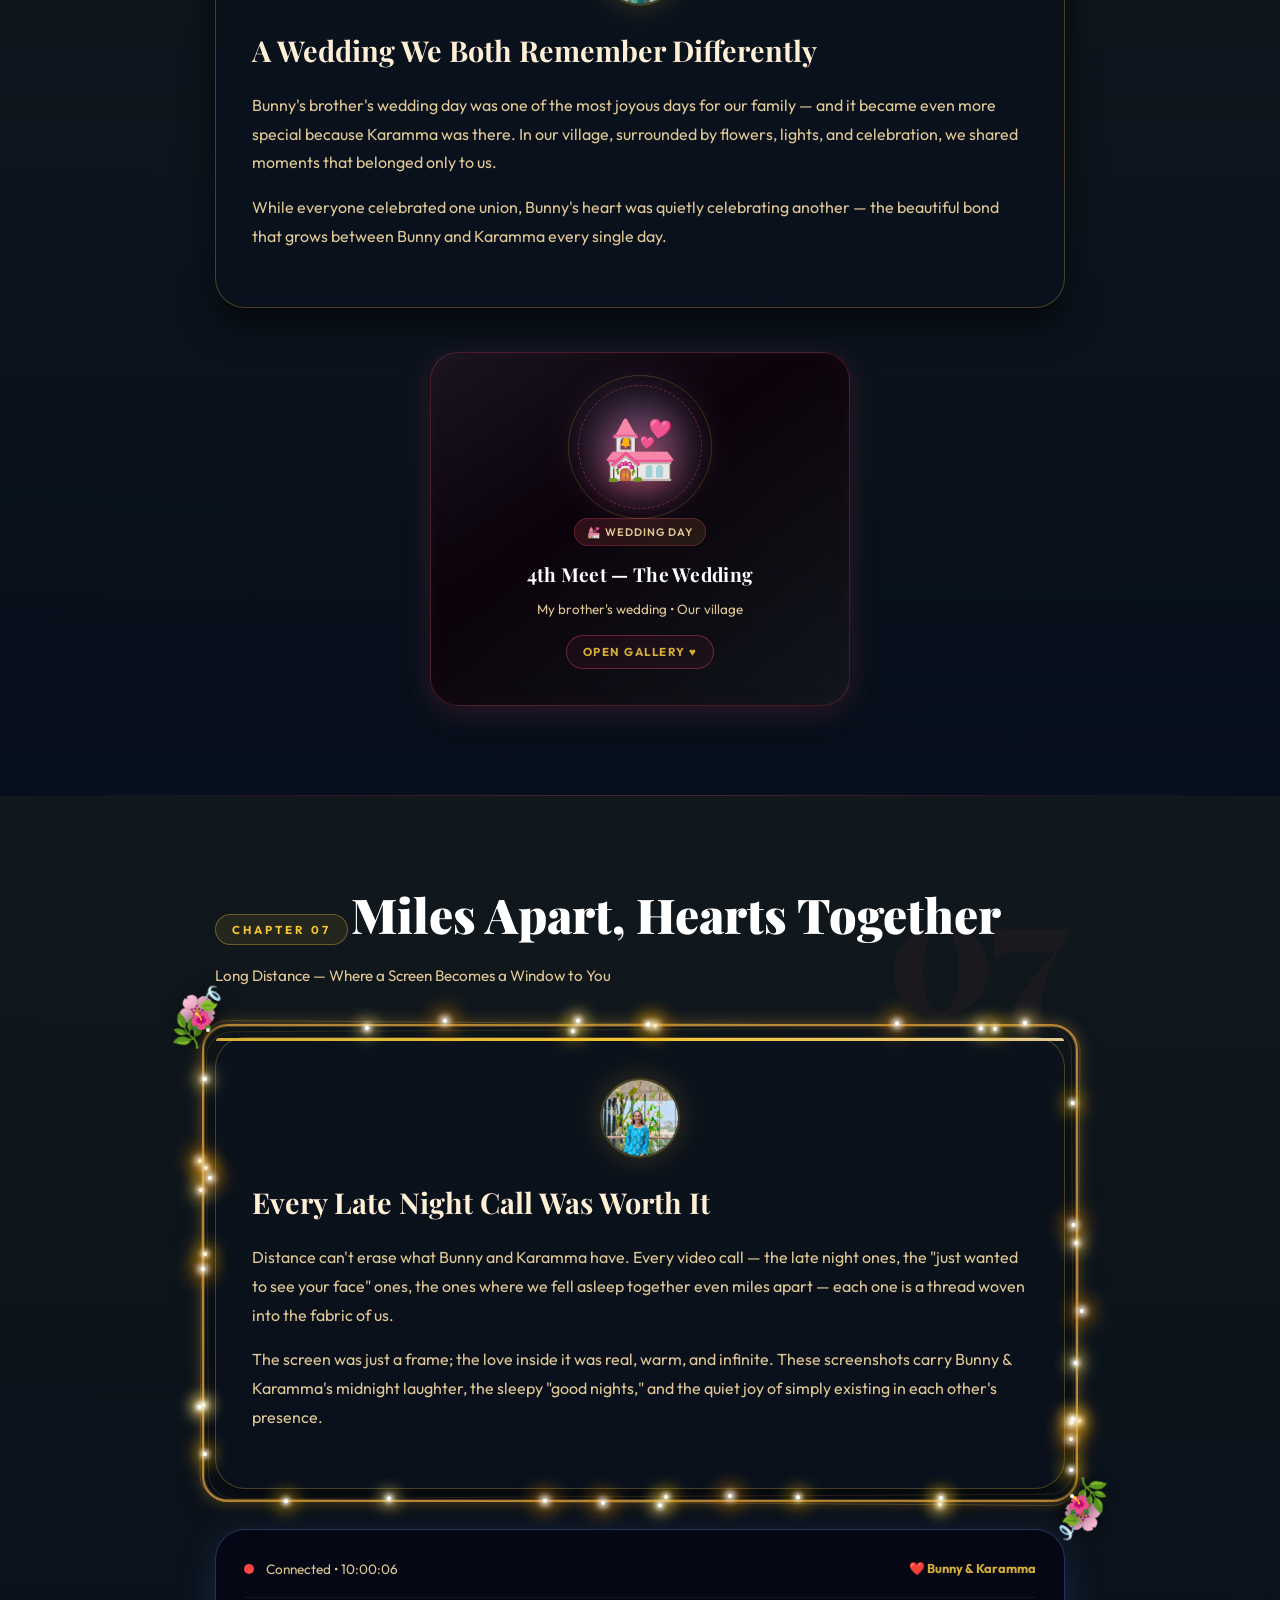
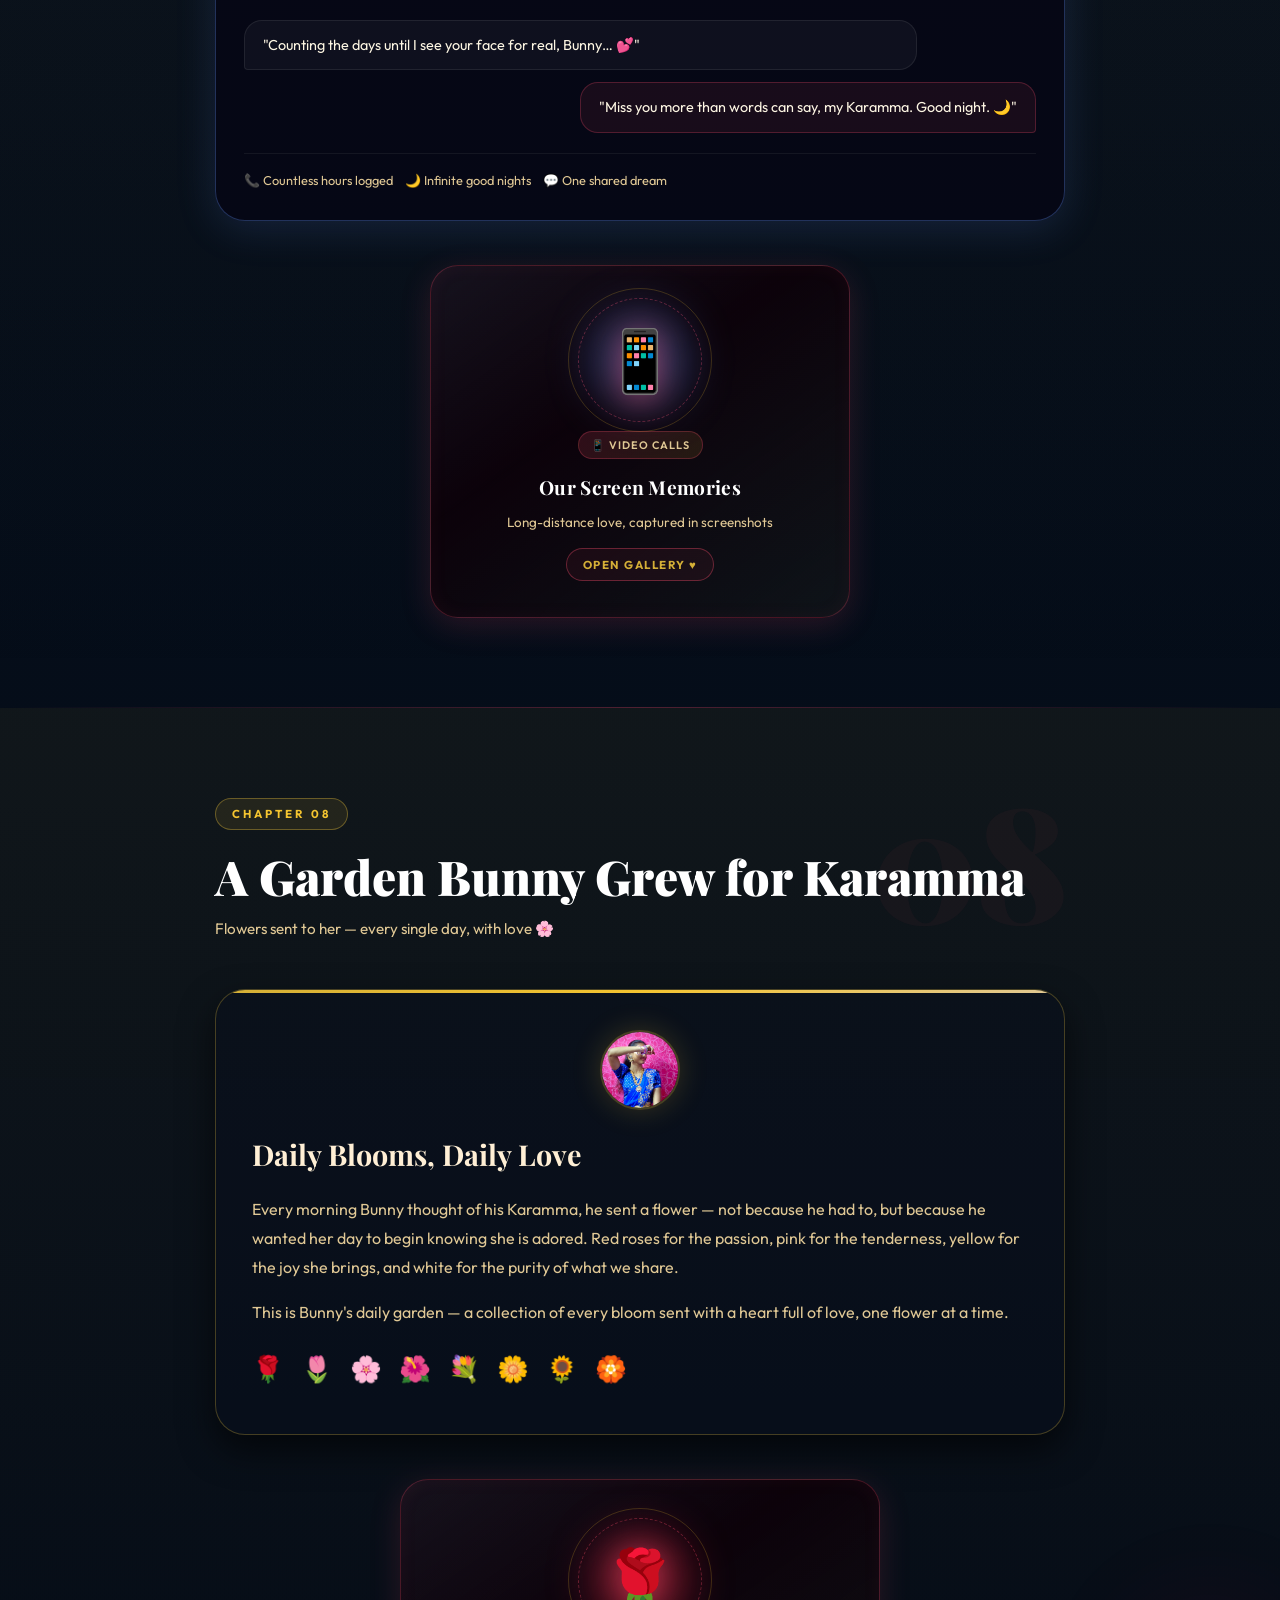
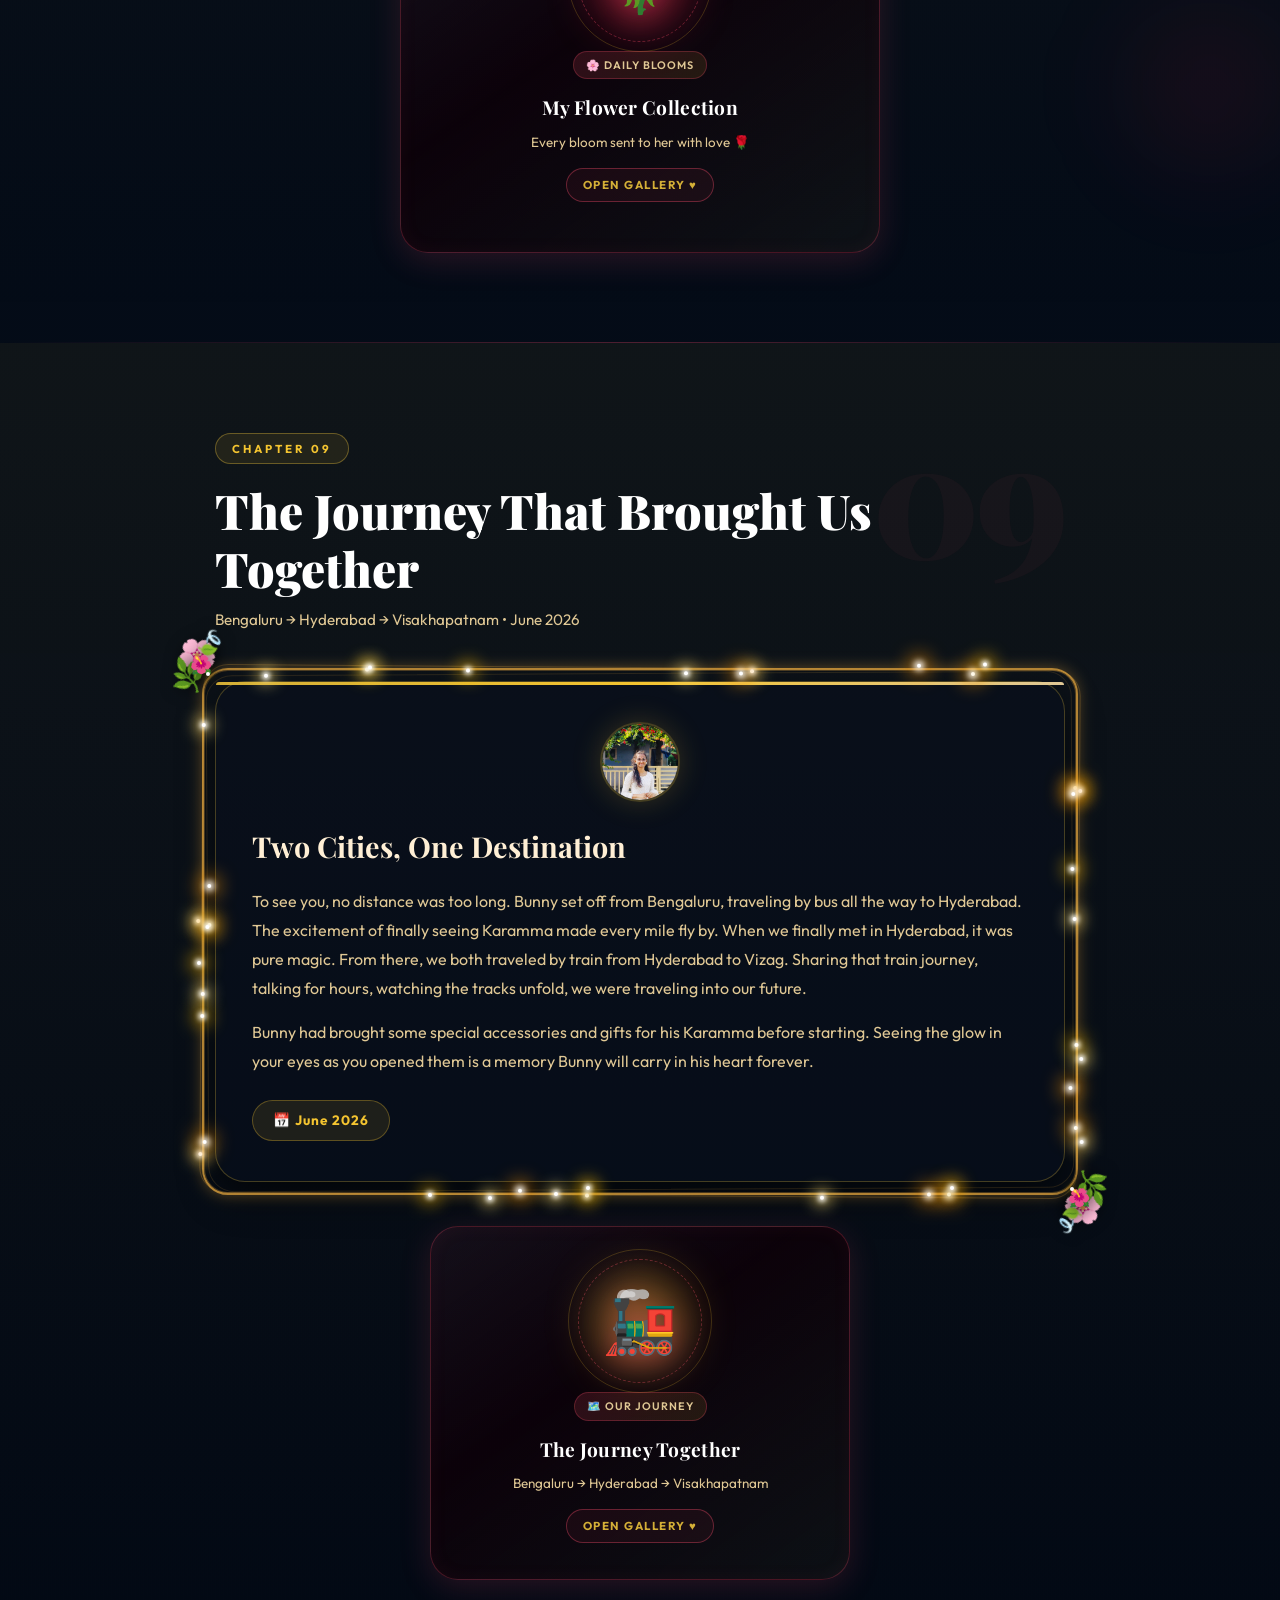
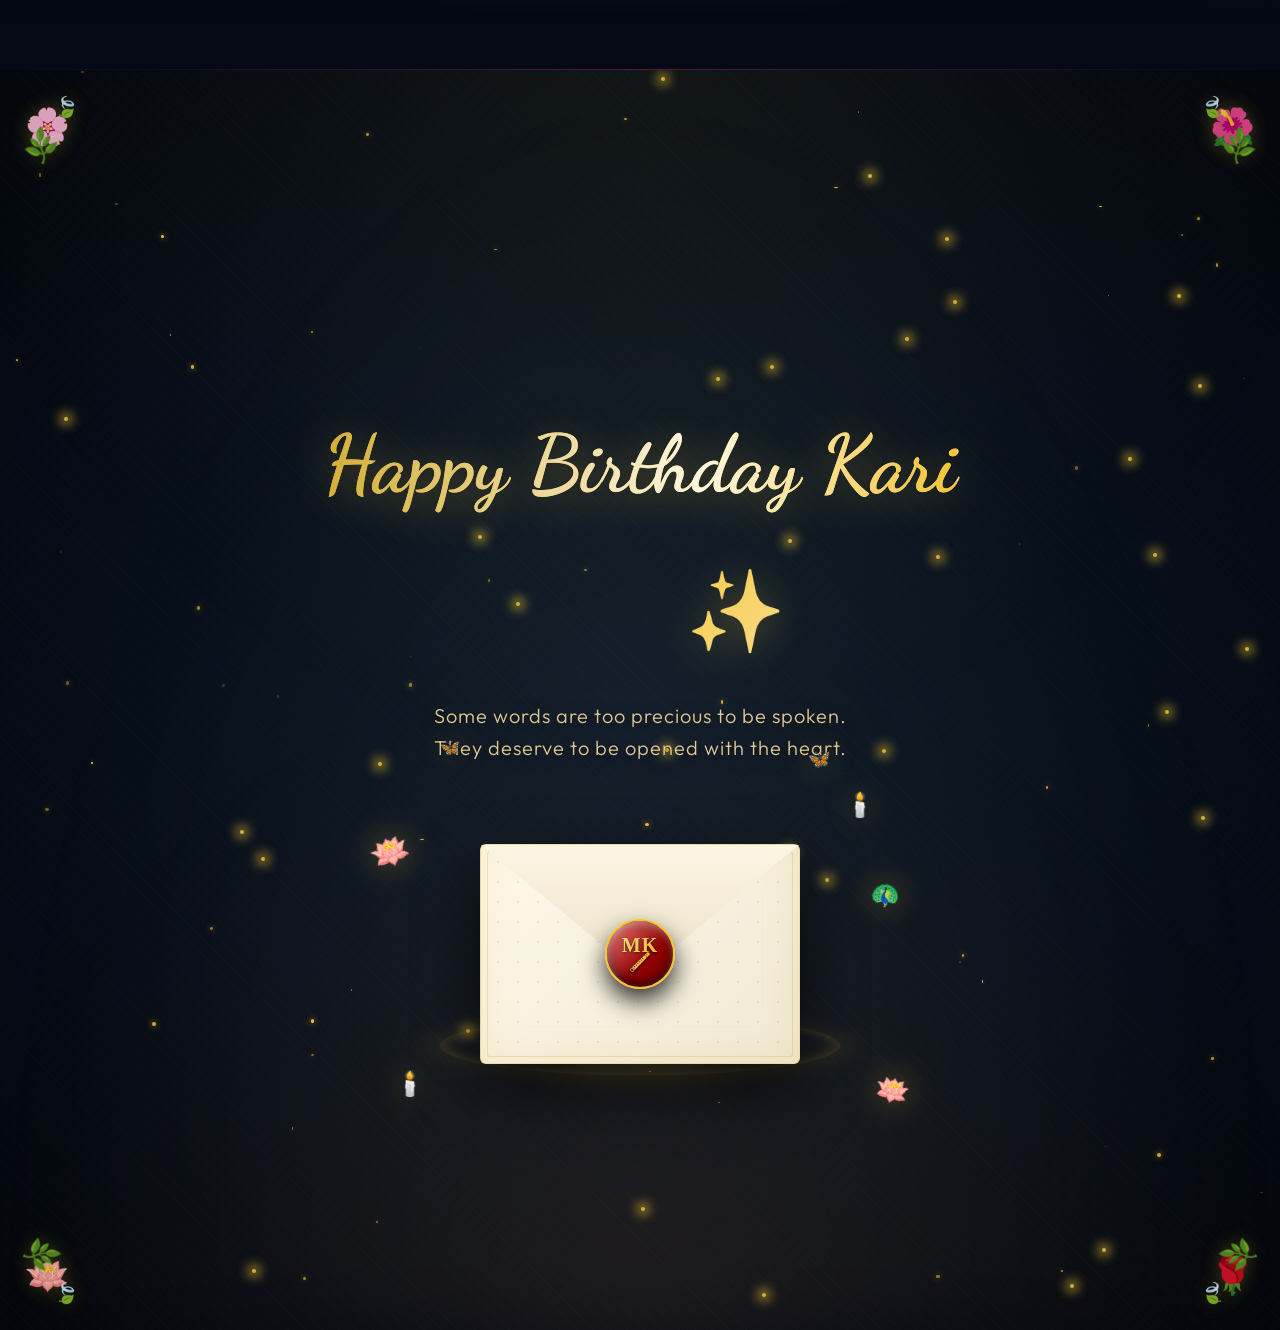
==== commit 74c0e450: "feat: finalize cinematic Vrindavan finale, polaroid animations, and fairy lights" ====
--- a/chapters.html
+++ b/chapters.html
@@ -14,6 +14,23 @@
     <!-- Animation Libraries -->
     <script src="https://cdnjs.cloudflare.com/ajax/libs/gsap/3.12.2/gsap.min.js"></script>
     <script src="https://cdnjs.cloudflare.com/ajax/libs/gsap/3.12.2/ScrollTrigger.min.js"></script>
+    <script>
+        if (window.location.search.includes('magicalEntrance=true')) {
+            document.documentElement.style.opacity = '0';
+            document.documentElement.style.backgroundColor = '#03060C';
+            window.addEventListener('DOMContentLoaded', () => {
+                setTimeout(() => {
+                    document.documentElement.style.transition = 'opacity 3s cubic-bezier(0.2, 0.8, 0.2, 1), background-color 3s ease';
+                    document.documentElement.style.opacity = '1';
+                    document.documentElement.style.backgroundColor = '';
+                    
+                    const url = new URL(window.location);
+                    url.searchParams.delete('magicalEntrance');
+                    window.history.replaceState({}, '', url);
+                }, 100);
+            });
+        }
+    </script>
     <style>
         /* Vrindavan Colors override */
         :root {
@@ -840,83 +857,130 @@
         </section>
 
         <!-- ===== BIRTHDAY WISH SECTION ===== -->
-        <section id="birthday-wish" class="wish-section">
-            <div class="wish-inner">
-                <div class="wish-candles reveal-up">🕯️ 🎂 🕯️</div>
-                <h2 class="wish-title reveal-up">Happy Birthday Kari ✨</h2>
-                <p class="wish-lead reveal-up">There's one more thing I've been saving just for this moment.</p>
-
-                <!-- Sealed envelope: the surprise hasn't happened yet -->
-                <div class="envelope-stage reveal-up" id="envelope-stage">
-                    <div class="envelope-card">
-                        <div class="envelope-icon">💌</div>
-                        <button id="wax-seal-btn" class="wax-seal-btn" aria-label="Break the seal to open your letter">
-                            <span class="seal-heart">❤</span>
-                        </button>
-                        <p class="envelope-hint">Break the seal to open your letter</p>
-                    </div>
-                </div>
-
-                <!-- Revealed only after the seal is broken -->
+        <!-- ===== BIRTHDAY WISH SECTION (Vrindavan Finale) ===== -->
+        <section id="birthday-wish" class="wish-section magical-vrindavan-finale">
+            <!-- Celestial Atmosphere Layers -->
+            <div class="finale-bg layer-aurora"></div>
+            <div class="finale-bg layer-moon-rays"></div>
+            <div class="finale-bg layer-fog"></div>
+            <div class="finale-bg layer-particles"></div>
+            <div class="finale-bg layer-fireflies"></div>
+
+            <!-- Royal Floral Corners -->
+            <div class="royal-corner tl">
+                <span style="font-size:36px; position:absolute; top: -5px; left: -5px;">🌸</span>
+                <span style="font-size:20px; position:absolute; top: -10px; left: 24px;">🍃</span>
+                <span style="font-size:26px; position:absolute; top: 24px; left: -5px; transform:rotate(-45deg);">🌿</span>
+            </div>
+            <div class="royal-corner tr">
+                <span style="font-size:36px; position:absolute; top: -5px; right: -5px;">🌺</span>
+                <span style="font-size:20px; position:absolute; top: -10px; right: 24px; transform:scaleX(-1);">🍃</span>
+                <span style="font-size:26px; position:absolute; top: 24px; right: -5px; transform:rotate(45deg) scaleX(-1);">🌿</span>
+            </div>
+            <div class="royal-corner bl">
+                <span style="font-size:36px; position:absolute; bottom: -5px; left: -5px;">🪷</span>
+                <span style="font-size:20px; position:absolute; bottom: -10px; left: 24px;">🍃</span>
+                <span style="font-size:26px; position:absolute; bottom: 24px; left: -5px; transform:rotate(45deg);">🌿</span>
+            </div>
+            <div class="royal-corner br">
+                <span style="font-size:36px; position:absolute; bottom: -5px; right: -5px;">🌹</span>
+                <span style="font-size:20px; position:absolute; bottom: -10px; right: 24px; transform:scaleX(-1);">🍃</span>
+                <span style="font-size:26px; position:absolute; bottom: 24px; right: -5px; transform:rotate(-45deg) scaleX(-1);">🌿</span>
+            </div>
+
+            <div class="wish-inner template-center">
+                <!-- Heading -->
+                <div class="finale-heading-wrap reveal-finale">
+                    <h2 class="wish-title">
+                        <span class="gold-shine">Happy Birthday Kari</span>
+                        <span class="royal-emojis">💗🎀👸🏻</span>
+                        <span class="shining-star">✨</span>
+                    </h2>
+                    <p class="wish-subtitle">Some words are too precious to be spoken.<br>They deserve to be opened with the heart.</p>
+                </div>
+
+                <!-- Sacred Platform -->
+                <div class="magical-platform-wrap reveal-finale" id="envelope-stage">
+                    
+                    <!-- Ambient Hovering Elements -->
+                    <div class="ambient-candles">
+                        <span class="candle c1">🕯️</span>
+                        <span class="candle c2">🕯️</span>
+                    </div>
+                    <div class="ambient-lotus">
+                        <span class="lotus l1">🪷</span>
+                        <span class="lotus l2">🪷</span>
+                    </div>
+                    <div class="ambient-butterflies">
+                        <span class="btt b1">🦋</span>
+                        <span class="btt b2">🦋</span>
+                        <span class="btt b3">🦚</span>
+                    </div>
+
+                    <!-- Glowing Circular Platform -->
+                    <div class="divine-platform">
+                        <div class="platform-surface"></div>
+                        <div class="platform-glow"></div>
+                        <div class="platform-shadow"></div>
+                    </div>
+
+                    <!-- Handcrafted Royal Envelope -->
+                    <div class="royal-envelope-container">
+                        <div class="royal-envelope">
+                            <div class="envelope-flap"></div>
+                            <div class="envelope-body">
+                                <div class="env-pattern"></div>
+                            </div>
+
+                            <!-- 3D Crimson Details Wax Seal -->
+                            <button id="wax-seal-btn" class="magical-seal" aria-label="Break the seal">
+                                <div class="seal-base">
+                                    <div class="seal-inner">
+                                        <span class="seal-initials">MK</span>
+                                        <span class="seal-flute">🪈</span>
+                                    </div>
+                                </div>
+                                <div class="seal-shine"></div>
+                            </button>
+                        </div>
+                        
+                        <!-- Light bursts from inside -->
+                        <div class="magic-escape-hatch" id="magic-escape">
+                            <div class="escape-glow"></div>
+                            <div class="escape-particles" id="escape-particles"></div>
+                        </div>
+                    </div>
+                </div>
+
+                <!-- Revealed Letter -->
                 <div class="secret-note-container" id="secret-note-container">
                     <div class="wish-card luxury-letter" id="luxury-letter">
-                        <div style="width: 100%; height: 200px; margin-bottom: 25px; border-radius: 12px; overflow: hidden; box-shadow: 0 10px 30px rgba(0,0,0,0.5); border: 1px solid rgba(244, 196, 48, 0.2);">
-                            <img src="photos/new_uploads/media__1785781995861.jpg" style="width: 100%; height: 100%; object-fit: cover; filter: brightness(0.95);" alt="Us at the Letter">
+                        <div style="width: 100%; height: auto; margin-bottom: 30px; border-radius: 12px; overflow: hidden; box-shadow: 0 15px 40px rgba(0,0,0,0.6); border: 1px solid rgba(212, 175, 55, 0.3);">
+                            <img src="photos/new_uploads/media__1785781995861.jpg" style="display: block; width: 100%; height: auto; object-fit: contain; filter: brightness(0.95);" alt="Us at the Letter">
                         </div>
                         <p class="letter-open-line">My Beautiful Karammmaaa ❤️,</p>
-
-                        <p class="letter-line letter-text">
-                            Twenty years ago, the universe gifted this world someone truly special—you. And years later,
-                            it gifted me the greatest blessing of all: you in my life.
-                        </p>
-                        <p class="letter-line letter-text">
-                            Before you came into my world, days were just days. But after you, everything became more
-                            beautiful. My mornings feel brighter, my heart feels fuller, and every little moment has a
-                            meaning because you're a part of it.
-                        </p>
-                        <p class="letter-line letter-text">
-                            When I look back at our journey, every memory makes me smile. From our Bengaluru to
-                            Hyderabad adventures, our train ride to Vizag, peaceful temple visits, walking hand in hand
-                            on the beach, endless late-night video calls, and all the little moments in between... every
-                            single one is a memory I'll cherish forever. They aren't just memories—they are pieces of my
-                            happiest life.
-                        </p>
-                        <p class="letter-line letter-text">
-                            You are my peace, my comfort, my biggest happiness, and my favorite person. Thank you for
-                            loving me, understanding me, supporting me, and making my life so incredibly beautiful.
-                        </p>
-                        <p class="letter-line letter-text">
-                            On your special day, I pray that every dream you carry in your heart comes true. May you
-                            always smile the way you make me smile. May life bless you with endless happiness, good
-                            health, success, and all the love you deserve.
-                        </p>
-                        <p class="letter-line letter-emphasis">
-                            And I want you to know one thing...
-                        </p>
-                        <p class="letter-line letter-emphasis">
-                            No matter where life takes us, I promise to stand beside you, hold your hand through every
-                            high and low, protect you, support you, and love you with all my heart—today, tomorrow, and
-                            every day after.
-                        </p>
-                        <p class="letter-line letter-text">
-                            Happy 20th Birthday, my beautiful Karammmaaa. ❤️
-                        </p>
-                        <p class="letter-line letter-text">
-                            Forever and always,
-                        </p>
+                        <p class="letter-line letter-text">Twenty years ago, the universe gifted this world someone truly special—you. And years later, it gifted me the greatest blessing of all: you in my life.</p>
+                        <p class="letter-line letter-text">Before you came into my world, days were just days. But after you, everything became more beautiful. My mornings feel brighter, my heart feels fuller, and every little moment has a meaning because you're a part of it.</p>
+                        <p class="letter-line letter-text">When I look back at our journey, every memory makes me smile. From our Bengaluru to Hyderabad adventures, our train ride to Vizag, peaceful temple visits, walking hand in hand on the beach, endless late-night video calls, and all the little moments in between... every single one is a memory I'll cherish forever. They aren't just memories—they are pieces of my happiest life.</p>
+                        <p class="letter-line letter-text">You are my peace, my comfort, my biggest happiness, and my favorite person. Thank you for loving me, understanding me, supporting me, and making my life so incredibly beautiful.</p>
+                        <p class="letter-line letter-text">On your special day, I pray that every dream you carry in your heart comes true. May you always smile the way you make me smile. May life bless you with endless happiness, good health, success, and all the love you deserve.</p>
+                        <p class="letter-line letter-emphasis">And I want you to know one thing...</p>
+                        <p class="letter-line letter-emphasis">No matter where life takes us, I promise to stand beside you, hold your hand through every high and low, protect you, support you, and love you with all my heart—today, tomorrow, and every day after.</p>
+                        <p class="letter-line letter-text">Happy 20th Birthday, my beautiful Karammmaaa. ❤️</p>
+                        <p class="letter-line letter-text">Forever and always,</p>
                         <div class="wish-signature handwritten">Your Bunny 🐰❤️</div>
                     </div>
 
-                    <!-- A second, smaller surprise she has to choose to open -->
+                    <!-- Secret P.S. block modified to match elegant theme -->
                     <div class="ps-surprise" id="ps-surprise">
-                        <button class="ps-btn" id="ps-btn">One more secret… 🤫</button>
+                        <button class="ps-btn golden-engraved-btn" id="ps-btn">
+                            <span class="engrave-icon">🗝️</span> 
+                            <span>One more secret…</span>
+                        </button>
                         <div class="ps-reveal" id="ps-reveal">
                             <div class="ps-stamp">💯</div>
                             <p class="ps-text">
-                                P.S. — Everything above is true, every single word. But here's the part I didn't write
-                                down anywhere else: however far apart we are, however hard a day gets, you are the
-                                person
-                                I keep choosing, again and again. Forever isn't nearly long enough, Karamma. 🐰❤️
+                                P.S. — Everything above is true, every single word. But here's the part I didn't write down anywhere else: however far apart we are, however hard a day gets, you are the person I keep choosing, again and again. Forever isn't nearly long enough, Karamma. 🐰❤️
                             </p>
                         </div>
                     </div>
@@ -954,10 +1018,16 @@
         </div>
     </div>
 
-    <!-- Music Toggle -->
-    <button id="music-toggle" class="music-btn" aria-label="Toggle Music">
-        <span class="music-icon">🎵</span>
-        <span class="music-text">Music</span>
+    <!-- Floating Temple Music Box -->
+    <button id="music-toggle" class="temple-music-box" aria-label="Toggle Music">
+        <div class="music-box-body">
+            <span class="music-flute">🪈</span>
+        </div>
+        <div class="music-notes">
+            <span class="m-note n1">♪</span>
+            <span class="m-note n2">♫</span>
+            <span class="m-note n3">♩</span>
+        </div>
     </button>
 
     <!-- Chapter position indicator -->
--- a/chapters_style.css
+++ b/chapters_style.css
@@ -2469,3 +2469,461 @@
         gap: 8px;
     }
 }
+
+/* ─── Fairy Lights Border Logic ─── */
+.has-fairy-border {
+    position: relative;
+    /* Allows the wire to overflow properly */
+}
+
+/* Base frame around card */
+.has-fairy-border {
+    overflow: visible !important;
+}
+
+.fairy-lights-wrap {
+    position: absolute;
+    inset: -14px; 
+    pointer-events: none;
+    z-index: 15;
+    /* Soft golden frame wire */
+    border: 2px solid rgba(220, 160, 60, 0.8);
+    border-radius: calc(var(--r-md, 24px) + 6px);
+    box-shadow: 
+        inset 0 0 0 1px rgba(220, 160, 60, 0.3),
+        0 0 15px rgba(220, 160, 60, 0.4);
+}
+
+/* Wavy inner intertwined wire */
+.fairy-lights-wrap::before {
+    content: '';
+    position: absolute;
+    inset: -3px;
+    border: 1.5px solid rgba(220, 160, 60, 0.25);
+    border-radius: inherit;
+    transform: rotate(0.4deg);
+}
+
+.fairy-lights-wrap::after {
+    content: '';
+    position: absolute;
+    inset: 3px;
+    border: 1px solid rgba(220, 160, 60, 0.15);
+    border-radius: inherit;
+    transform: rotate(-0.3deg);
+}
+
+.fairy-light {
+    position: absolute;
+    width: 4px;
+    height: 4px;
+    background: #fff;
+    border-radius: 50%;
+    animation: fairyBlink 2.5s ease-in-out infinite alternate;
+}
+
+.fairy-light.bulb-0 { 
+    box-shadow: 0 0 5px 2px #fff, 0 0 16px 5px #ffdf73, 0 2px 10px rgba(0,0,0,0.6); 
+    animation-duration: 2.1s; 
+    background: #ffffff; 
+    z-index: 12;
+}
+
+.fairy-light.bulb-1 { 
+    box-shadow: 0 0 6px 3px #fff, 0 0 20px 6px #ff9800, 0 2px 10px rgba(0,0,0,0.6); 
+    animation-duration: 3.4s; 
+    background: #ffffff; 
+    z-index: 12;
+}
+
+.fairy-light.bulb-2 { 
+    box-shadow: 0 0 5px 2px #fff, 0 0 18px 5px #ffc107, 0 2px 10px rgba(0,0,0,0.6); 
+    animation-duration: 2.7s; 
+    background: #ffffff; 
+    z-index: 12;
+}
+
+@keyframes fairyBlink {
+    0% { opacity: 0.3; transform: scale(0.6); filter: brightness(0.6); }
+    100% { opacity: 1; transform: scale(1.4); filter: brightness(1.4); }
+}
+
+/* Floral corners matching the image */
+.fairy-corner {
+    position: absolute;
+    width: 50px;
+    height: 50px;
+    z-index: 16;
+}
+
+.fairy-corner.tl {
+    top: -26px;
+    left: -26px;
+}
+
+.fairy-corner.br {
+    bottom: -26px;
+    right: -26px;
+}
+
+.corner-flower {
+    position: absolute;
+    filter: drop-shadow(0 4px 8px rgba(0,0,0,0.6));
+    line-height: 1;
+}
+
+/* =========================================================
+   VRINDAVAN TEMPLE FINALE UI/UX OVERHAUL (BIRTHDAY WISH)
+========================================================= */
+.magical-vrindavan-finale {
+    position: relative;
+    padding: 180px 20px 200px;
+    min-height: 140vh;
+    overflow: hidden;
+    background: radial-gradient(circle at center, #0B192C 0%, #03060C 100%) !important;
+    display: flex;
+    justify-content: center;
+    align-items: center;
+    z-index: 5;
+}
+
+/* Atmospheric Layers */
+.finale-bg { position: absolute; inset: 0; pointer-events: none; z-index: 0; }
+
+.layer-aurora {
+    background: radial-gradient(circle at top, rgba(212,175,55,0.06), transparent 50%),
+                radial-gradient(circle at bottom, rgba(255,107,129,0.04), transparent 50%);
+    animation: auroraBreathe 8s ease-in-out infinite alternate;
+}
+@keyframes auroraBreathe { 0% { opacity: 0.4; transform: scale(1); } 100% { opacity: 1; transform: scale(1.1); } }
+
+.layer-moon-rays {
+    background: repeating-linear-gradient(45deg, rgba(244,196,48,0.02) 0px, transparent 2px, transparent 10px, rgba(244,196,48,0.015) 12px);
+    opacity: 0.5;
+    animation: raysDrift 40s linear infinite;
+}
+@keyframes raysDrift { 0% { background-position: 0 0; } 100% { background-position: 200px 200px; } }
+
+.layer-fog {
+    background-image: radial-gradient(ellipse at bottom, rgba(212,175,55,0.08) 0%, transparent 70%);
+    opacity: 0.8;
+    filter: blur(40px);
+    animation: fogPulse 12s ease-in-out infinite alternate;
+}
+@keyframes fogPulse { 0% { opacity: 0.5; transform: translateY(15px) scaleX(1); } 100% { opacity: 1; transform: translateY(0) scaleX(1.1); } }
+
+/* Corners */
+.royal-corner {
+    position: absolute;
+    width: 60px; height: 60px;
+    z-index: 5;
+    pointer-events: none;
+    opacity: 0.85;
+    filter: drop-shadow(0 0 10px rgba(244,196,48,0.3));
+}
+.royal-corner.tl { top: 30px; left: 30px; }
+.royal-corner.tr { top: 30px; right: 30px; }
+.royal-corner.bl { bottom: 30px; left: 30px; }
+.royal-corner.br { bottom: 30px; right: 30px; }
+@media(max-width: 768px) { .royal-corner { transform: scale(0.65); } }
+
+/* Heading */
+.finale-heading-wrap {
+    text-align: center;
+    position: relative;
+    z-index: 10;
+    margin-bottom: 80px;
+}
+.wish-title {
+    font-size: clamp(3rem, 10vw, 5rem);
+    filter: drop-shadow(0 4px 20px rgba(212, 175, 55, 0.4));
+    margin-bottom: 20px;
+    display: inline-flex;
+    align-items: center;
+    justify-content: center;
+    flex-wrap: wrap;
+    gap: 12px;
+}
+.gold-shine {
+    font-family: 'Dancing Script', cursive;
+    background: linear-gradient(90deg, #D4AF37 0%, #FDF6E3 30%, #F4C430 50%, #FDF6E3 70%, #D4AF37 100%);
+    background-size: 200% auto;
+    -webkit-background-clip: text;
+    background-clip: text;
+    -webkit-text-fill-color: transparent;
+    animation: shineSweep 5s linear infinite;
+}
+.royal-emojis {
+    font-family: 'Apple Color Emoji', 'Segoe UI Emoji', sans-serif;
+    font-size: clamp(2rem, 5vw, 3rem);
+    filter: drop-shadow(0 4px 10px rgba(0,0,0,0.5));
+    animation: floatEmojis 4s ease-in-out infinite alternate;
+}
+@keyframes floatEmojis {
+    0% { transform: translateY(0); }
+    100% { transform: translateY(-4px); }
+}
+.shining-star { font-family: sans-serif; display: inline-block; animation: starFloat 3s ease-in-out infinite alternate; }
+@keyframes shineSweep { to { background-position: 200% center; } }
+@keyframes starFloat { 0% { transform: translateY(0) scale(1) rotate(0deg); opacity: 0.7;} 100% { transform: translateY(-8px) scale(1.2) rotate(10deg); opacity: 1; filter: drop-shadow(0 0 15px rgba(255,255,255,0.8));} }
+
+.wish-subtitle {
+    font-family: 'Outfit', sans-serif;
+    font-size: clamp(0.95rem, 3.5vw, 1.25rem);
+    color: var(--muted);
+    font-weight: 300;
+    line-height: 1.6;
+    letter-spacing: 1px;
+    text-shadow: 0 4px 15px rgba(0,0,0,0.6);
+}
+
+/* Magical Platform */
+.magical-platform-wrap {
+    position: relative;
+    width: 320px;
+    height: 220px;
+    margin: 0 auto 40px;
+    perspective: 1400px;
+    z-index: 10;
+    animation: divineLevitate 8s cubic-bezier(0.4, 0, 0.2, 1) infinite alternate;
+}
+@media(max-width: 480px){ .magical-platform-wrap { width: 280px; height: 180px; } }
+@keyframes divineLevitate { 0% { transform: translateY(0); } 100% { transform: translateY(-20px); } }
+
+.ambient-candles, .ambient-lotus, .ambient-butterflies {
+    position: absolute; inset: -60px; pointer-events: none; z-index: 4;
+}
+.candle, .lotus, .btt { position: absolute; font-size: 24px; filter: drop-shadow(0 0 15px rgba(244,196,48,0.4)); }
+.candle.c1 { left:-25px; bottom:20px; animation: bttFlutter 4s infinite alternate; }
+.candle.c2 { right:-15px; top:0px; animation: bttFlutter 3s infinite alternate reverse; }
+.lotus.l1 { left:-50px; top:40px; font-size: 32px; transform: rotate(-20deg); animation: bttFlutter 5s infinite alternate; }
+.lotus.l2 { right:-50px; bottom:10px; font-size: 28px; transform: rotate(15deg); animation: bttFlutter 4s infinite alternate reverse; }
+.btt.b1 { left:20px; top:-50px; font-size:16px; animation: bttFlutter 2s infinite alternate; }
+.btt.b2 { right:30px; top:-40px; font-size:18px; animation: bttFlutter 2.5s infinite alternate reverse; }
+.btt.b3 { right:-40px; top:90px; font-size:24px; animation: bttFlutter 3s infinite alternate; }
+
+@keyframes bttFlutter { 0% { transform: translateY(0) rotate(0deg); opacity: 0.8; } 100% { transform: translateY(-15px) rotate(10deg); opacity: 1; filter: drop-shadow(0 0 25px rgba(244,196,48,0.9)); } }
+
+/* The Marble Platform base */
+.divine-platform {
+    position: absolute;
+    bottom: -60px; left: 50%;
+    transform: translateX(-50%) rotateX(72deg);
+    width: 400px; height: 160px;
+    border-radius: 50%;
+    background: radial-gradient(circle, rgba(235, 235, 235, 0.12) 0%, transparent 65%);
+    box-shadow: 0 0 50px rgba(244, 196, 48, 0.15), inset 0 0 25px rgba(244, 196, 48, 0.25);
+    border: 1px solid rgba(212,175,55,0.15);
+    z-index: 1;
+}
+@media(max-width: 480px) { .divine-platform { width: 320px; height: 120px; bottom: -40px;} }
+
+.platform-glow {
+    position: absolute; inset: -20px;
+    border-radius: 50%;
+    background: radial-gradient(circle, rgba(244,196,48,0.3) 0%, transparent 60%);
+    filter: blur(25px);
+    animation: breathGlow 5s ease-in-out infinite alternate;
+}
+@keyframes breathGlow { 0% { opacity: 0.6; } 100% { opacity: 1; transform: scale(1.15); } }
+
+/* Royal Envelope */
+.royal-envelope-container {
+    position: absolute;
+    inset: 0;
+    z-index: 10;
+    transform-style: preserve-3d;
+    transition: transform 1.2s cubic-bezier(0.175, 0.885, 0.32, 1.275);
+}
+.royal-envelope-container:hover {
+    transform: scale(1.06) translateZ(40px) rotateY(2deg) rotateX(2deg);
+}
+
+.royal-envelope {
+    position: relative;
+    width: 100%; height: 100%;
+    background: linear-gradient(135deg, #FFF9EB 0%, #EFE8D3 100%);
+    border-radius: 6px;
+    box-shadow: 0 25px 60px rgba(0,0,0,0.7), inset 0 0 40px rgba(212, 175, 55, 0.15);
+    border: 1.5px solid rgba(212, 175, 55, 0.4);
+    display: flex; justify-content: center; align-items: center;
+    transition: all 0.5s ease;
+    cursor: pointer;
+}
+.env-pattern {
+    position: absolute; inset: 6px;
+    border: 1px solid rgba(212, 175, 55, 0.3);
+    background-image: radial-gradient(rgba(212, 175, 55, 0.2) 1px, transparent 1px);
+    background-size: 20px 20px;
+    border-radius: 3px;
+    pointer-events: none;
+}
+.envelope-flap {
+    position: absolute;
+    top: 0; left: 0; width: 100%; height: 60%;
+    background: linear-gradient(180deg, #FCF5E3 0%, #EBE2C8 100%);
+    clip-path: polygon(0 0, 100% 0, 50% 100%);
+    z-index: 5;
+    box-shadow: 0 15px 25px rgba(0,0,0,0.15);
+    border-bottom: 2px solid rgba(212,175,55,0.4);
+    transform-origin: top;
+    transition: transform 1.5s cubic-bezier(0.4, 0, 0.2, 1);
+}
+
+/* Wax Seal */
+.magical-seal {
+    position: absolute; z-index: 20;
+    width: 70px; height: 70px;
+    border-radius: 50%;
+    background: radial-gradient(circle at 30% 30%, #b80000 0%, #680000 100%);
+    box-shadow: 0 12px 25px rgba(0,0,0,0.8), inset 0 3px 6px rgba(255,255,255,0.3), inset 0 -4px 10px rgba(0,0,0,0.6);
+    border: 2px solid #F4C430;
+    display: flex; align-items: center; justify-content: center;
+    cursor: pointer;
+    transition: all 0.5s cubic-bezier(0.175, 0.885, 0.32, 1.275);
+}
+.magical-seal:hover { transform: scale(1.15) rotate(5deg); box-shadow: 0 18px 40px rgba(212,175,55,0.5), inset 0 3px 8px rgba(255,255,255,0.5); filter: drop-shadow(0 0 15px rgba(244,196,48,0.4));}
+.seal-inner {
+    display: flex; flex-direction: column; align-items: center; justify-content: center;
+    color: #F4C430; text-shadow: 0 1px 3px rgba(0,0,0,0.9);
+    position: relative;
+    z-index: 2;
+}
+.seal-initials { font-family: 'Cinzel', serif; font-size: 1.25rem; font-weight: 800; letter-spacing: 1px; line-height: 1;}
+.seal-flute { font-size: 1.1rem; margin-top: -3px; }
+.seal-shine { position: absolute; inset: 0; border-radius: 50%; background: linear-gradient(135deg, rgba(255,255,255,0.5) 0%, transparent 60%); pointer-events: none; z-index: 3; }
+
+/* Open States applied by JS */
+.envelope-stage.opened .royal-envelope-container { transform: scale(1.1) translateY(60px); opacity: 0; pointer-events: none; transition: all 1.8s ease 1s; }
+.envelope-stage.opened .envelope-flap { transform: rotateX(180deg); opacity: 0.9; }
+.envelope-stage.opened .magical-seal { opacity: 0; transform: scale(1.6) rotate(60deg); filter: blur(10px); transition: all 0.9s ease; }
+.envelope-stage.opened #magic-escape { opacity: 1; transform: scale(1); }
+
+/* Magic Escape / Burst */
+#magic-escape { position: absolute; top:50%; left:50%; z-index:15; transform: translate(-50%, -50%) scale(0); opacity: 0; pointer-events:none;}
+.escape-glow { width: 120px; height: 120px; border-radius: 50%; background: radial-gradient(circle, #F4C430 0%, transparent 70%); filter: blur(30px); animation: escapeGlow 2.5s ease-out forwards; }
+@keyframes escapeGlow { 0% { transform: scale(1); opacity:1; filter:blur(10px); } 100% { transform: scale(10); opacity:0; filter:blur(60px); display: none;} }
+
+/* Entrance Animation Orchestration */
+.magical-vrindavan-finale .finale-bg { opacity: 0; animation: fadeBgLayer 6s ease forwards; }
+@keyframes fadeBgLayer { to { opacity: 1; } }
+
+/* P.S. Button Upgrade */
+.golden-engraved-btn {
+    background: linear-gradient(145deg, #1A1A1D 0%, #0D0D10 100%);
+    border: 1px solid rgba(212, 175, 55, 0.4);
+    box-shadow: 0 8px 25px rgba(0,0,0,0.8), inset 0 2px 20px rgba(212,175,55,0.1);
+    color: #FDF6E3; font-family: 'Cinzel', serif; letter-spacing: 2px;
+    padding: 16px 32px; border-radius: 40px; font-size: 1rem; display: inline-flex; align-items: center; gap: 12px; cursor: pointer; transition: all 0.4s cubic-bezier(0.175, 0.885, 0.32, 1.275);
+}
+.golden-engraved-btn:hover { background: linear-gradient(145deg, #2A2A2D 0%, #15151A 100%); border-color: rgba(244, 196, 48, 0.8); box-shadow: 0 12px 35px rgba(212,175,55,0.3); transform: translateY(-4px); }
+
+/* Temple Music Box */
+.temple-music-box {
+    position: fixed; bottom: 30px; right: 35px;
+    width: 60px; height: 60px;
+    border-radius: 50%;
+    background: radial-gradient(circle at top left, #D4AF37 0%, #B8860B 100%);
+    border: none;
+    box-shadow: 0 10px 30px rgba(0,0,0,0.8), inset 0 2px 6px rgba(255,255,255,0.4), inset 0 -2px 10px rgba(0,0,0,0.3);
+    z-index: 9999;
+    cursor: pointer;
+    display: flex; justify-content: center; align-items: center;
+    transition: transform 0.4s ease, filter 0.4s ease;
+}
+@media(max-width: 768px){ .temple-music-box { bottom: 20px; right: 20px; width: 50px; height: 50px;} }
+.temple-music-box.playing { background: radial-gradient(circle at top left, #F4C430 0%, #D4AF37 100%); animation: musicOrbit 8s linear infinite; }
+@keyframes musicOrbit { 0% { transform: rotate(0deg); } 100% { transform: rotate(360deg); } }
+
+.music-box-body { font-size: 28px; filter: drop-shadow(0 2px 6px rgba(0,0,0,0.6)); pointer-events: none;}
+.music-notes { position: absolute; inset: -30px; pointer-events: none; }
+.m-note { position: absolute; font-size: 16px; color: #F4C430; opacity: 0; filter: drop-shadow(0 0 5px rgba(244,196,48,0.8));}
+.temple-music-box.playing .m-note.n1 { animation: floatNote 2.5s linear infinite; top: 10px; left: 0; }
+.temple-music-box.playing .m-note.n2 { animation: floatNote 3s linear infinite 0.8s; top: 0px; right: -5px; font-size: 20px; }
+.temple-music-box.playing .m-note.n3 { animation: floatNote 3.5s linear infinite 1.5s; bottom: 10px; right: -15px; }
+
+@keyframes floatNote { 0% { opacity: 0; transform: translateY(0) scale(0.5); } 30% { opacity: 1; } 100% { opacity: 0; transform: translateY(-50px) scale(1.4) rotate(15deg); } }
+
+@media (max-width: 768px) {
+    .fairy-lights-wrap {
+        inset: -10px; /* Tighter border on mobile to prevent overflow */
+    }
+    .fairy-corner {
+        transform: scale(0.75);
+    }
+    .fairy-corner.tl {
+        top: -16px;
+        left: -12px;
+        transform-origin: top left;
+    }
+    .fairy-corner.br {
+        bottom: -16px;
+        right: -12px;
+        transform-origin: bottom right;
+    }
+}
+
+/* =========================================================
+   Innovative Grand Fireworks (Celebration Blast)
+========================================================= */
+.grand-firework {
+    position: absolute;
+    width: 2px;
+    height: 2px;
+    z-index: 2;
+    pointer-events: none;
+    animation: shootUp 1.2s cubic-bezier(0.25, 1, 0.5, 1) forwards;
+}
+
+.fw-particle {
+    position: absolute;
+    top: 50%; left: 50%;
+    width: 4px; height: 4px;
+    border-radius: 50%;
+    transform: translate(-50%, -50%);
+    opacity: 0;
+    pointer-events: none;
+    animation: explodeFW 2.5s cubic-bezier(0.1, 0.9, 0.2, 1) forwards;
+    animation-delay: 1.1s; /* right when shootUp peaks */
+}
+
+@keyframes shootUp {
+    0% { transform: translateY(100vh) scaleY(4); background: #F4C430; box-shadow: 0 0 10px #D4AF37; opacity: 1; }
+    80% { transform: translateY(-50vh) scaleY(1); background: transparent; box-shadow: none; opacity: 0; }
+    100% { transform: translateY(-60vh) scaleY(1); background: transparent; opacity: 0; }
+}
+
+@keyframes explodeFW {
+    0% { transform: translate(-50%, -50%) scale(1); opacity: 1; filter: brightness(2) blur(0px); }
+    50% { opacity: 0.8; filter: brightness(1.5) blur(1px); }
+    100% { transform: translate(var(--tx), var(--ty)) scale(0); opacity: 0; filter: brightness(1) blur(4px); }
+}
+
+/* =========================================================
+   Cinematic Letter Emerging Animation
+========================================================= */
+.envelope-stage.opened .royal-envelope-container {
+    transform: translateY(120px) scale(0.9) rotateX(-20deg) !important;
+    opacity: 0 !important;
+    pointer-events: none;
+    transition: all 1.4s cubic-bezier(0.16, 1, 0.3, 1) !important;
+}
+
+.magical-vrindavan-finale .secret-note-container {
+    perspective: 1200px;
+    margin-top: -120px; /* Pull it up into the space left by the envelope */
+    position: relative;
+    z-index: 20;
+}
+
+.magical-vrindavan-finale .secret-note-container .luxury-letter {
+    transform-origin: center bottom;
+    transform: translateY(150px) scale(0.7) rotateX(10deg);
+    opacity: 0;
+    transition: transform 1.8s cubic-bezier(0.2, 0.8, 0.2, 1), opacity 1.5s ease;
+}
+
+.magical-vrindavan-finale .secret-note-container.open .luxury-letter {
+    transform: translateY(0) scale(1) rotateX(0deg);
+    opacity: 1;
+}
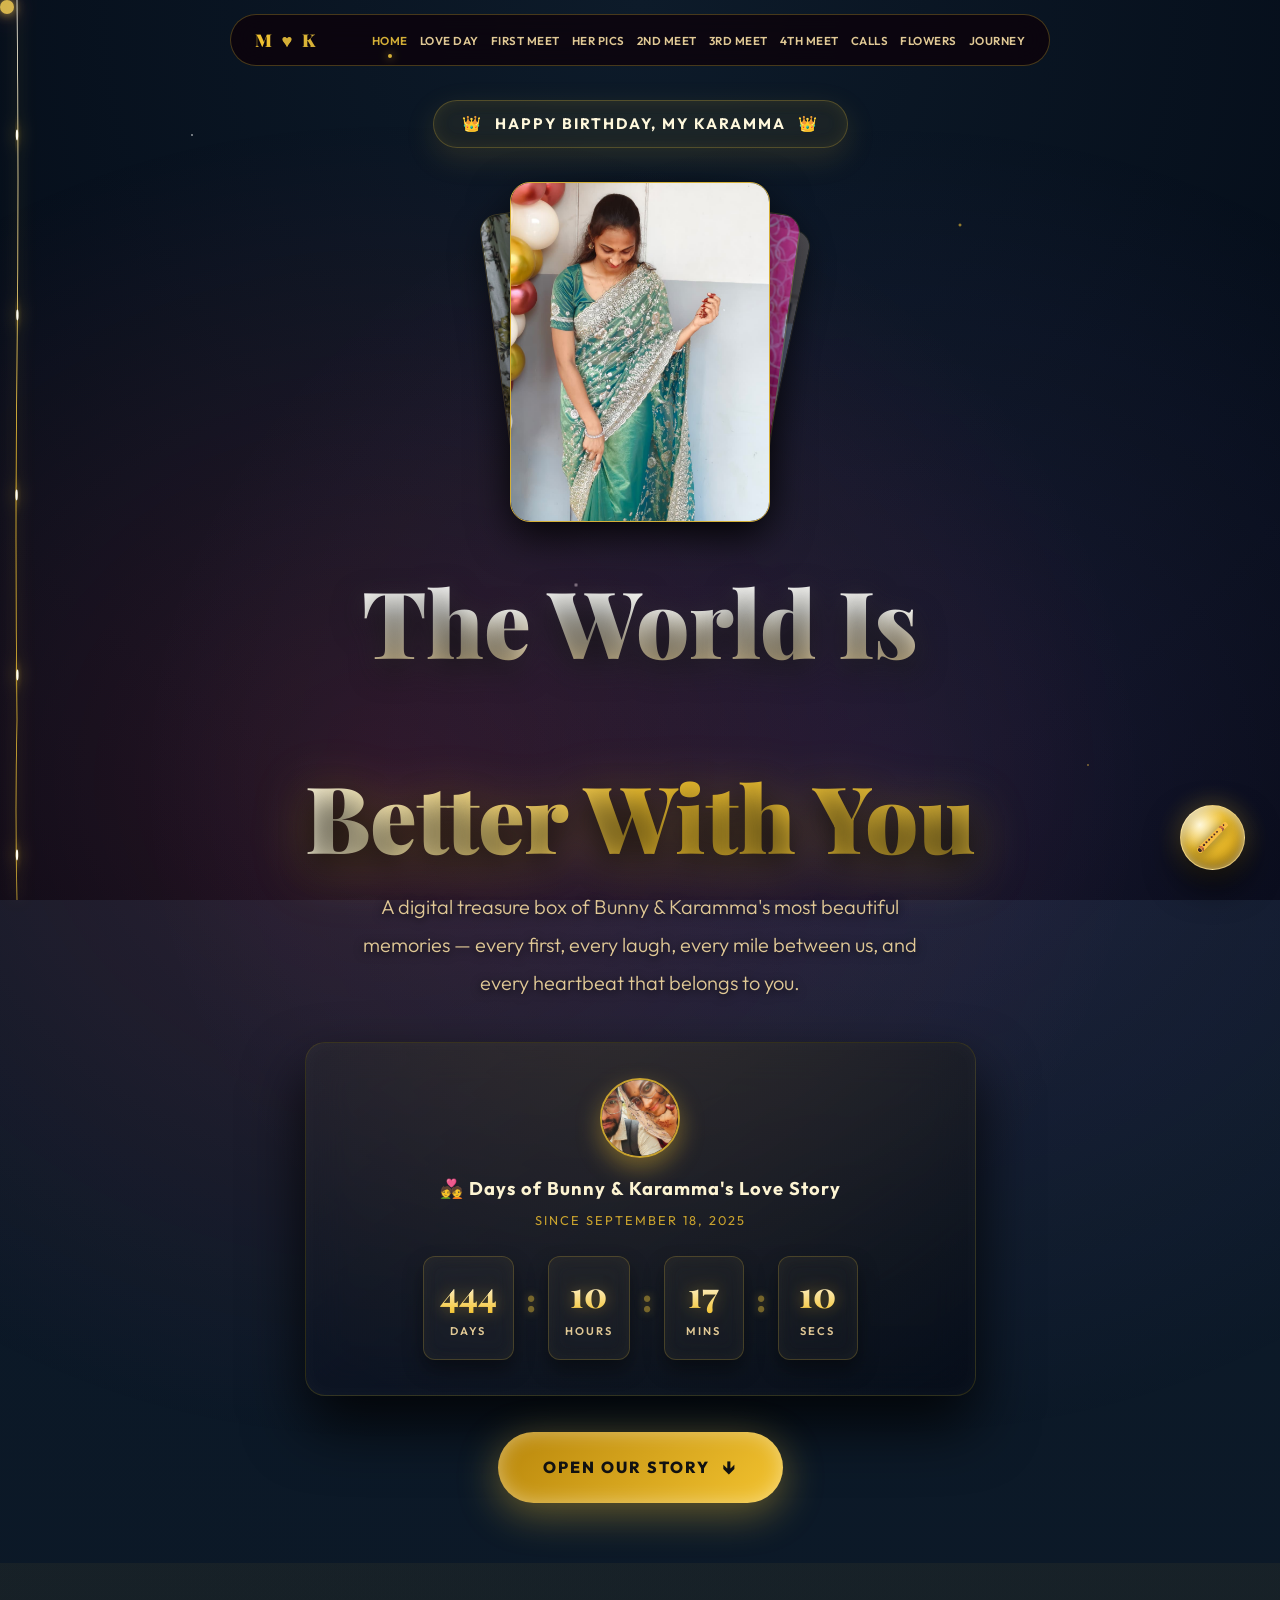
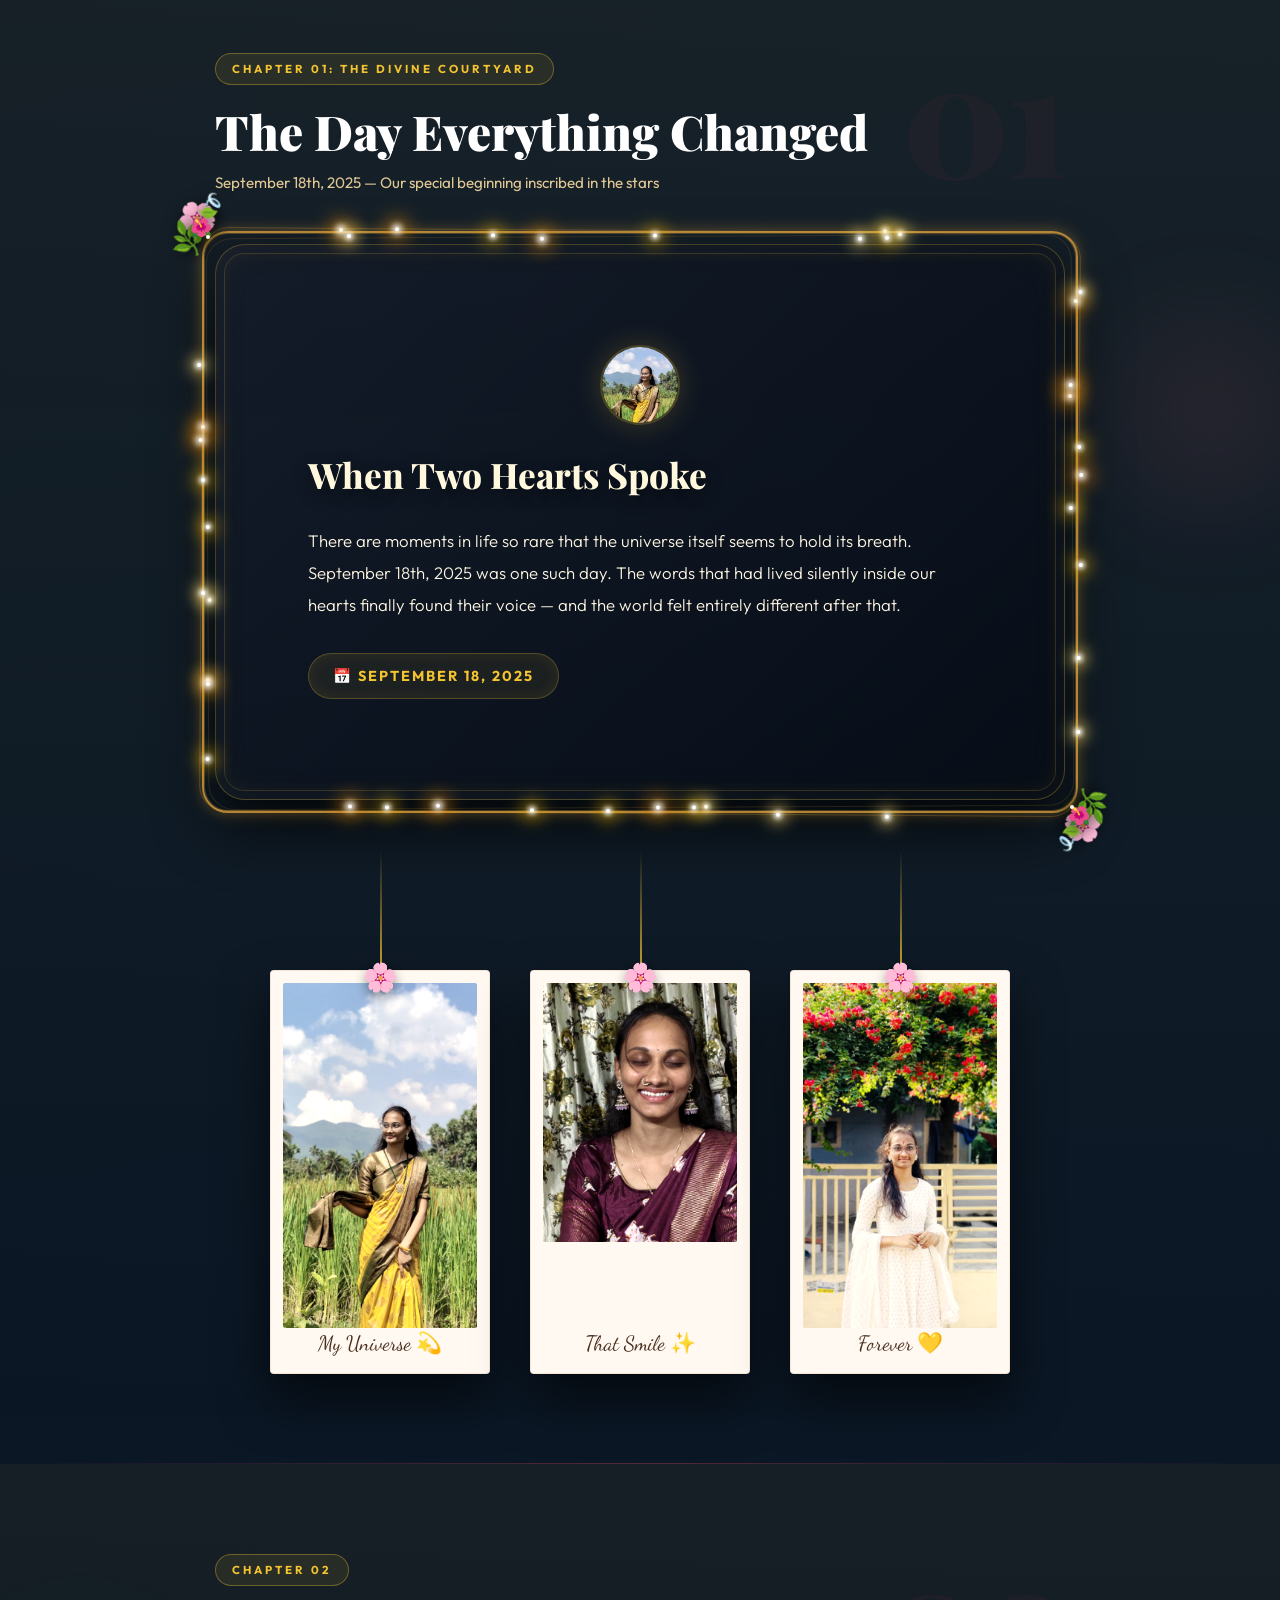
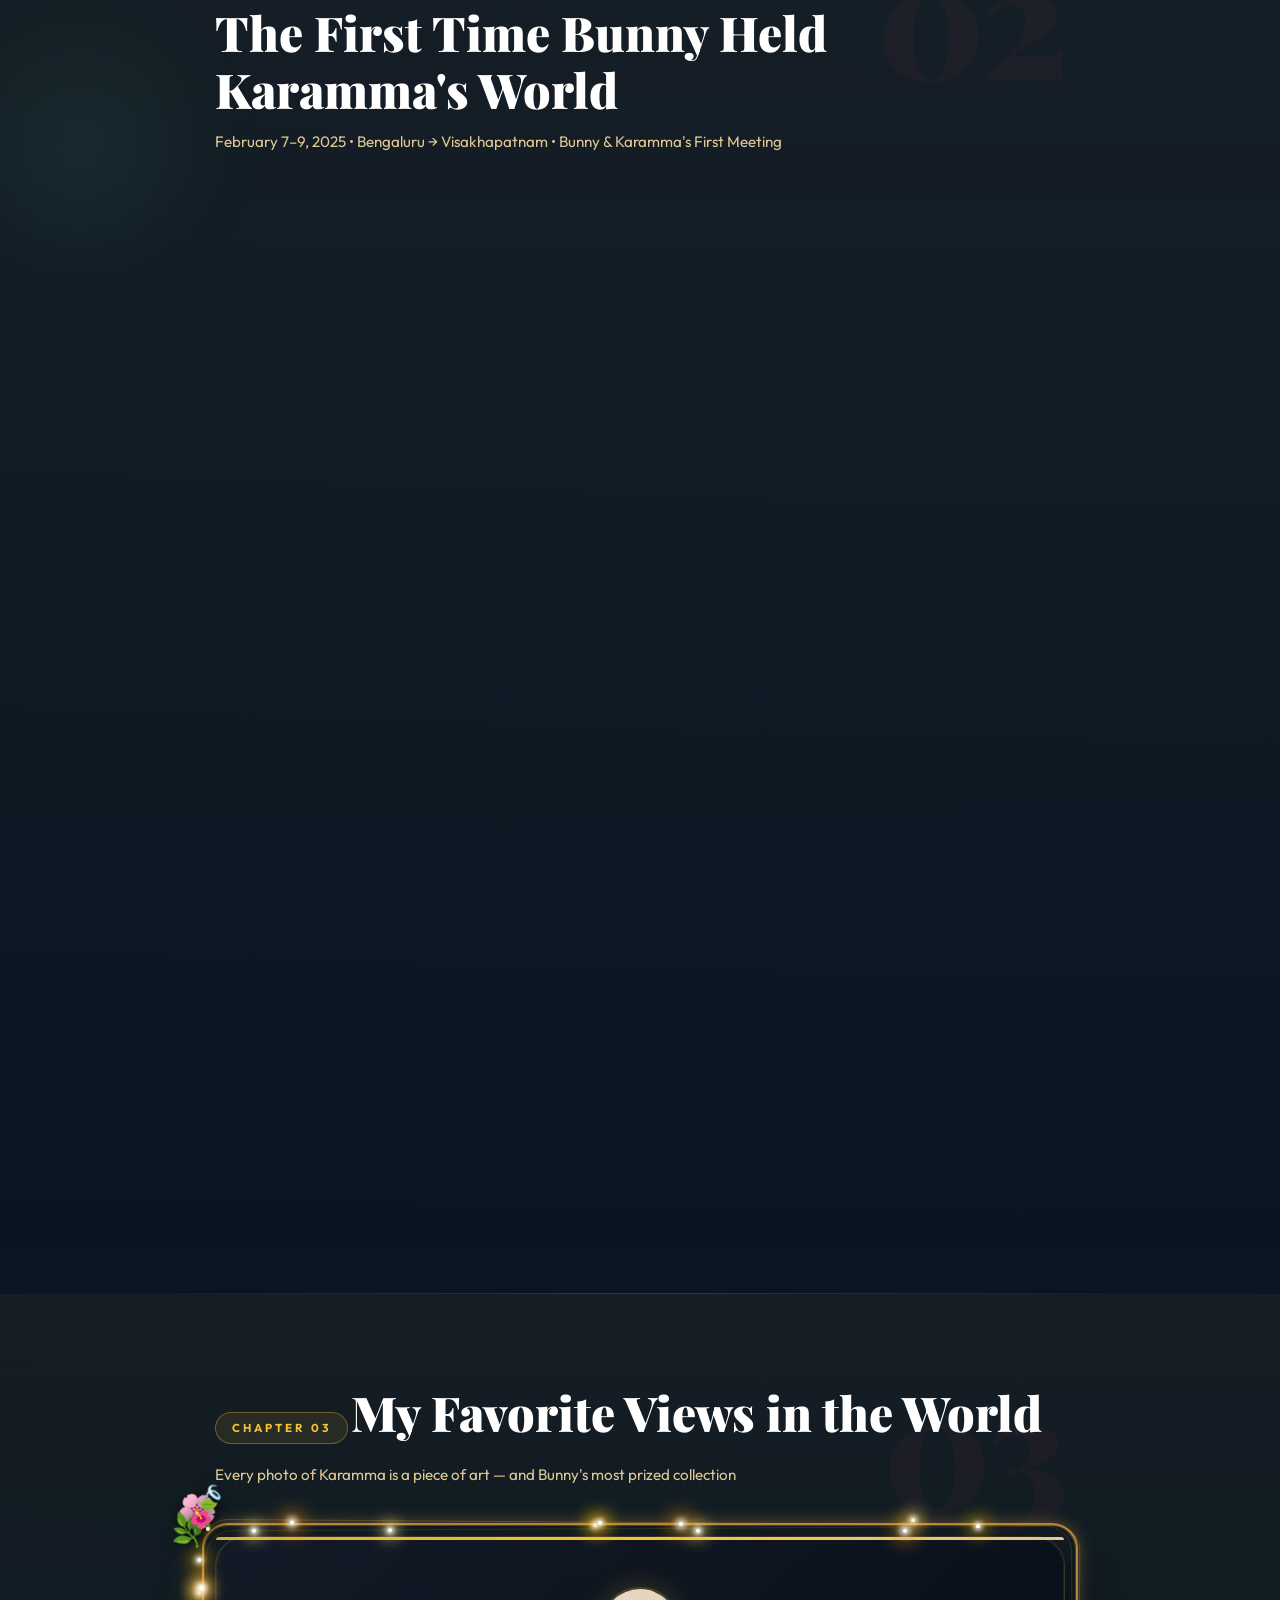
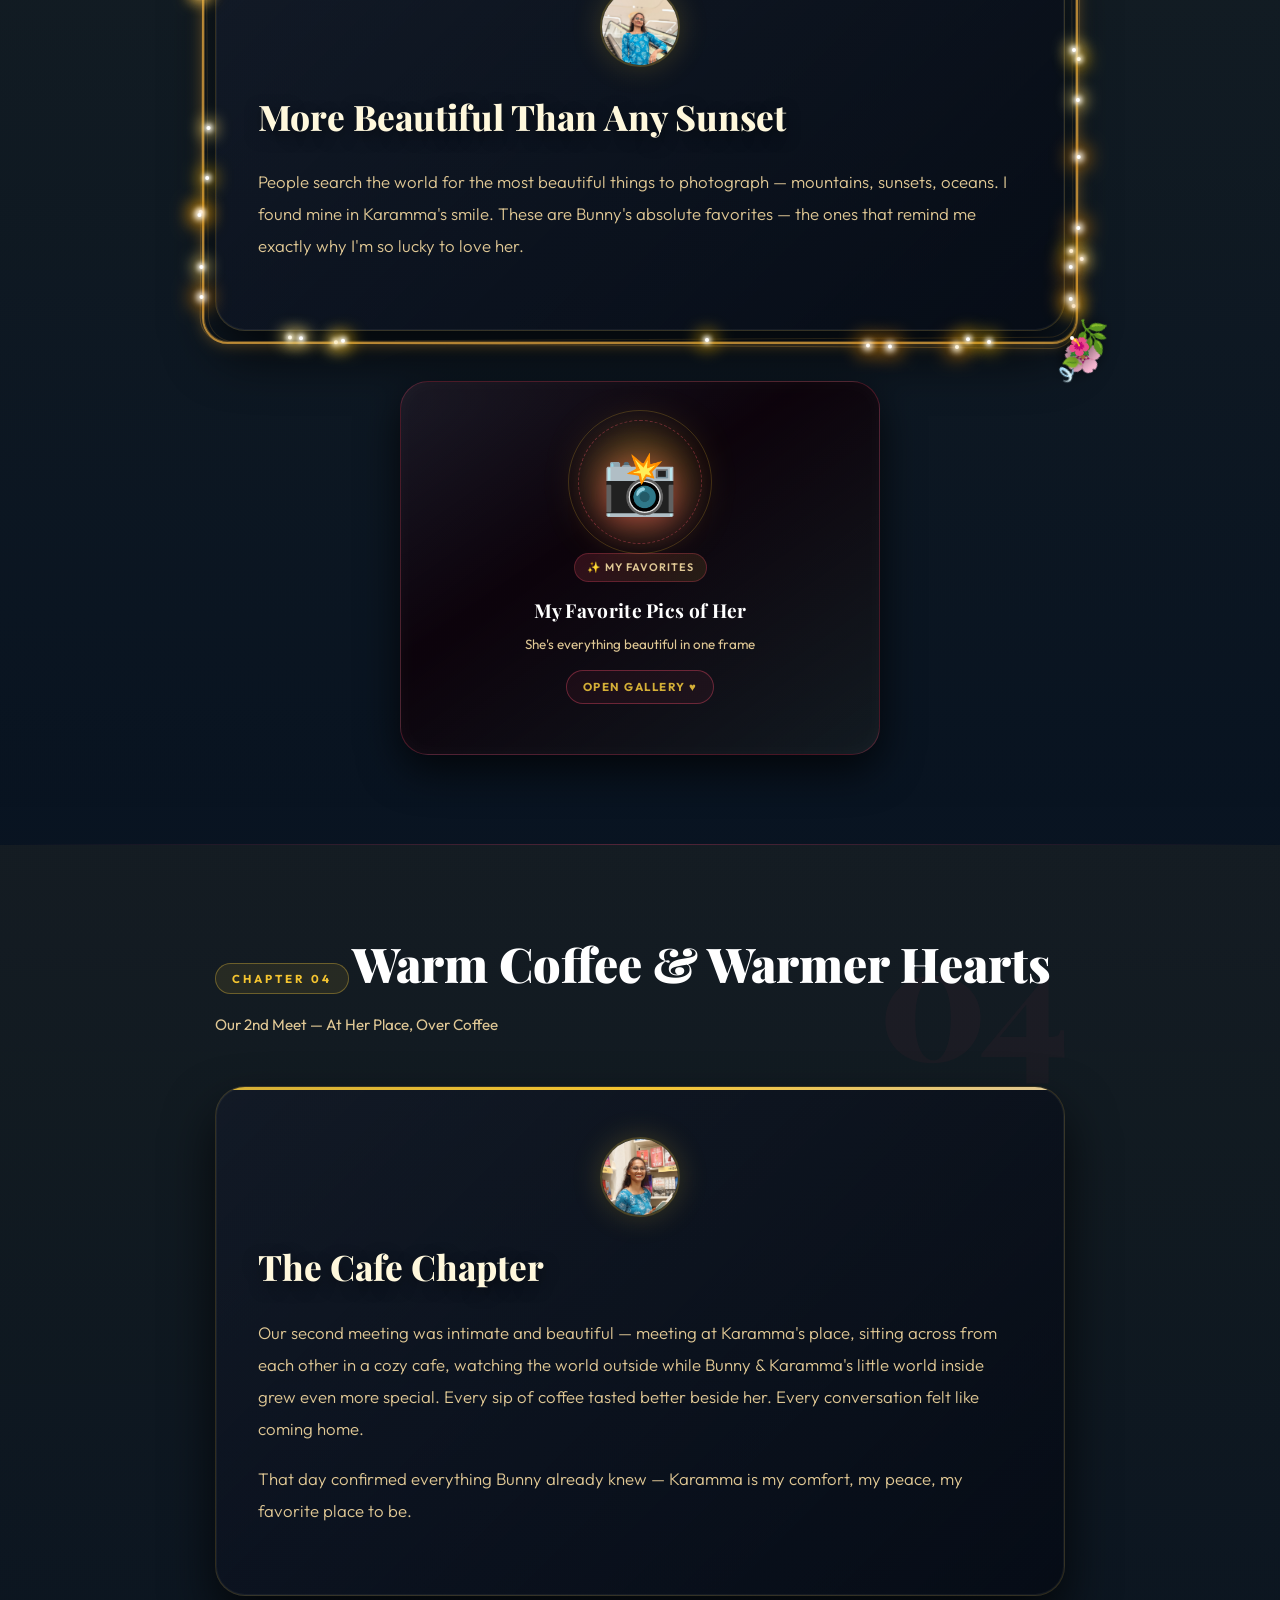
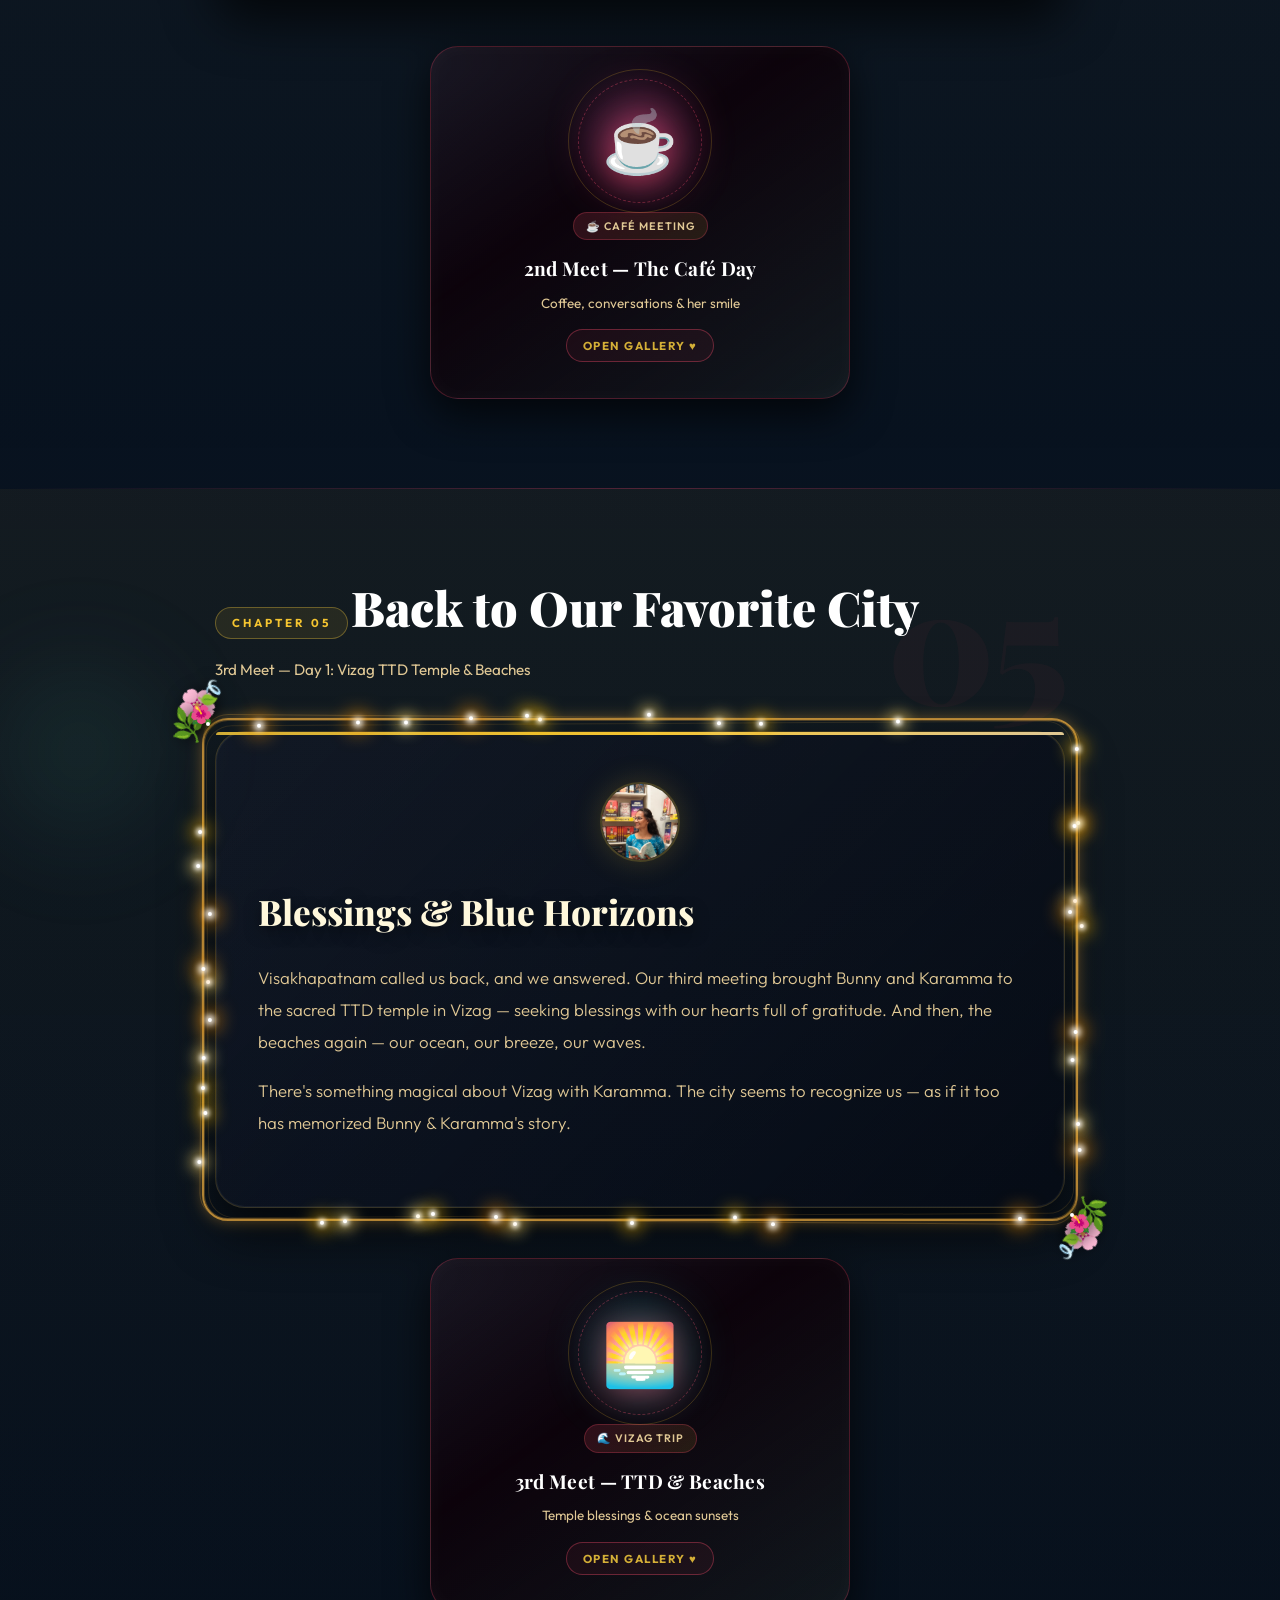
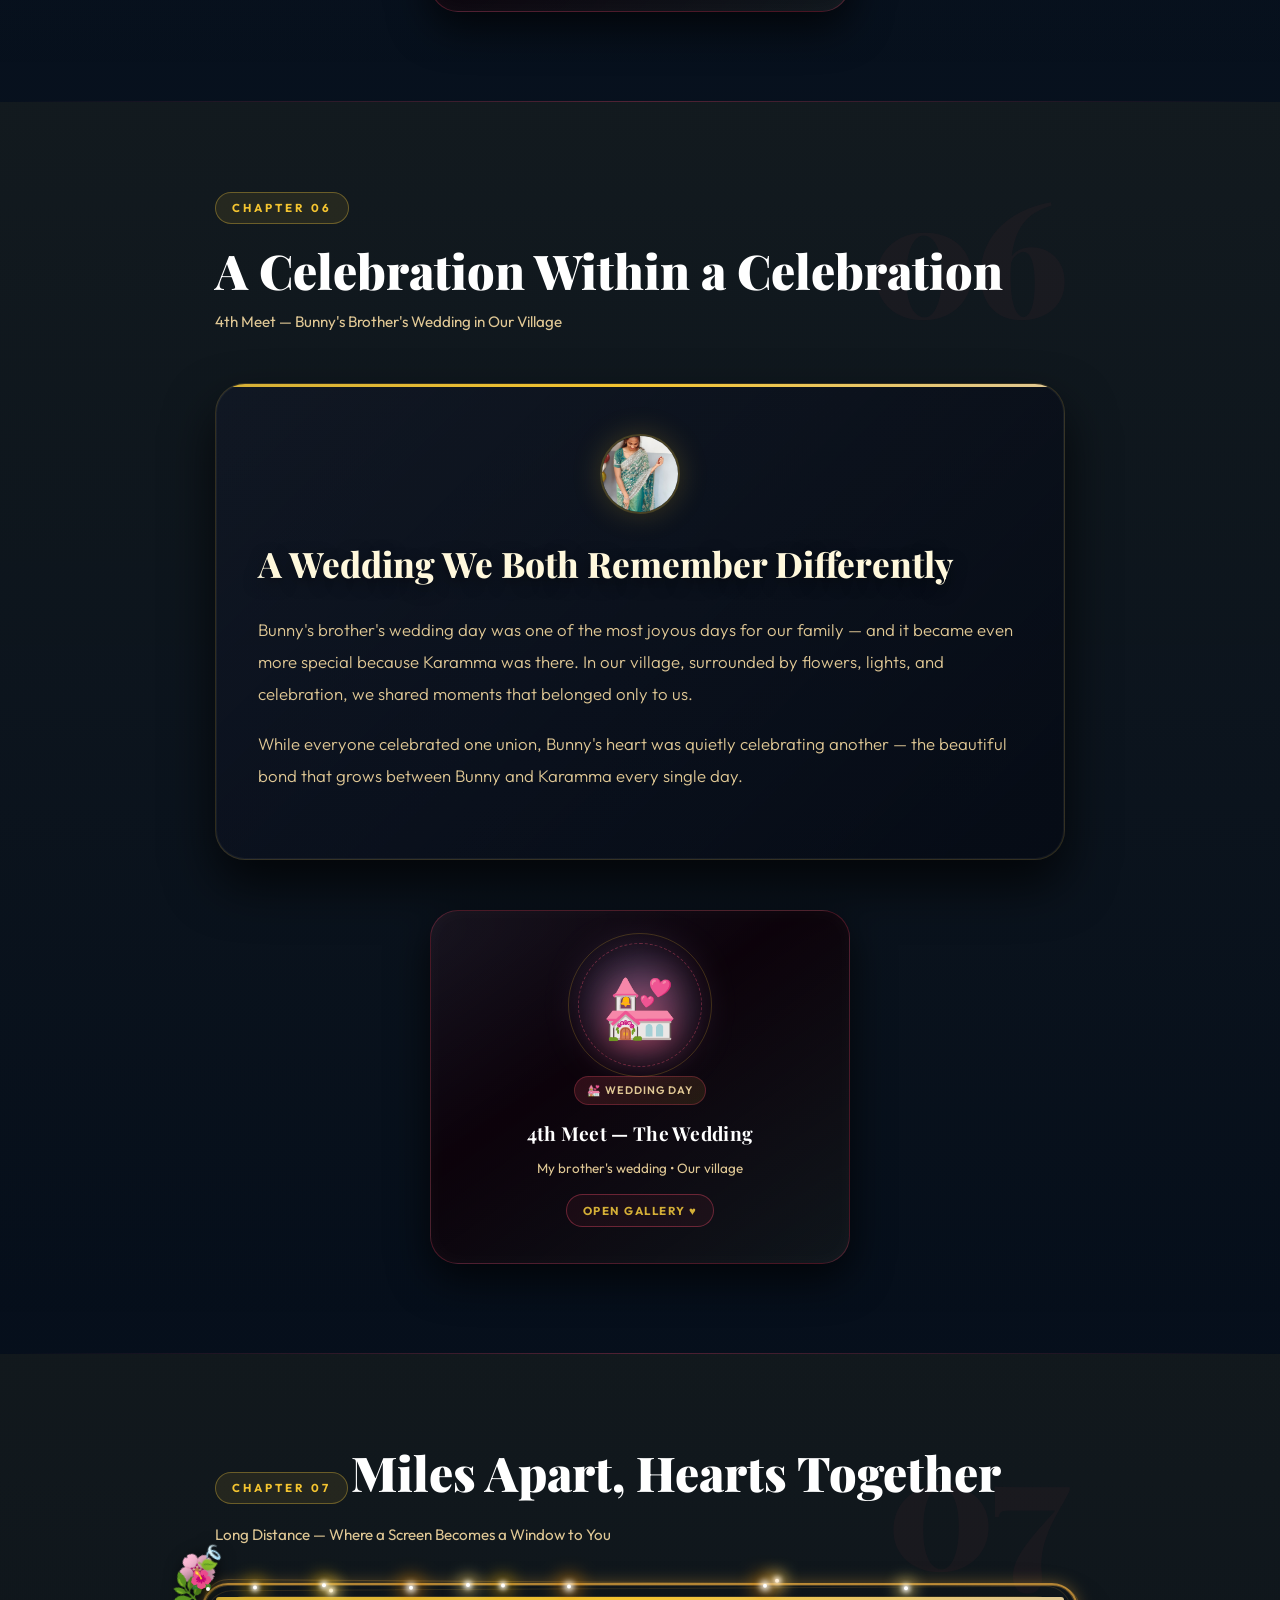
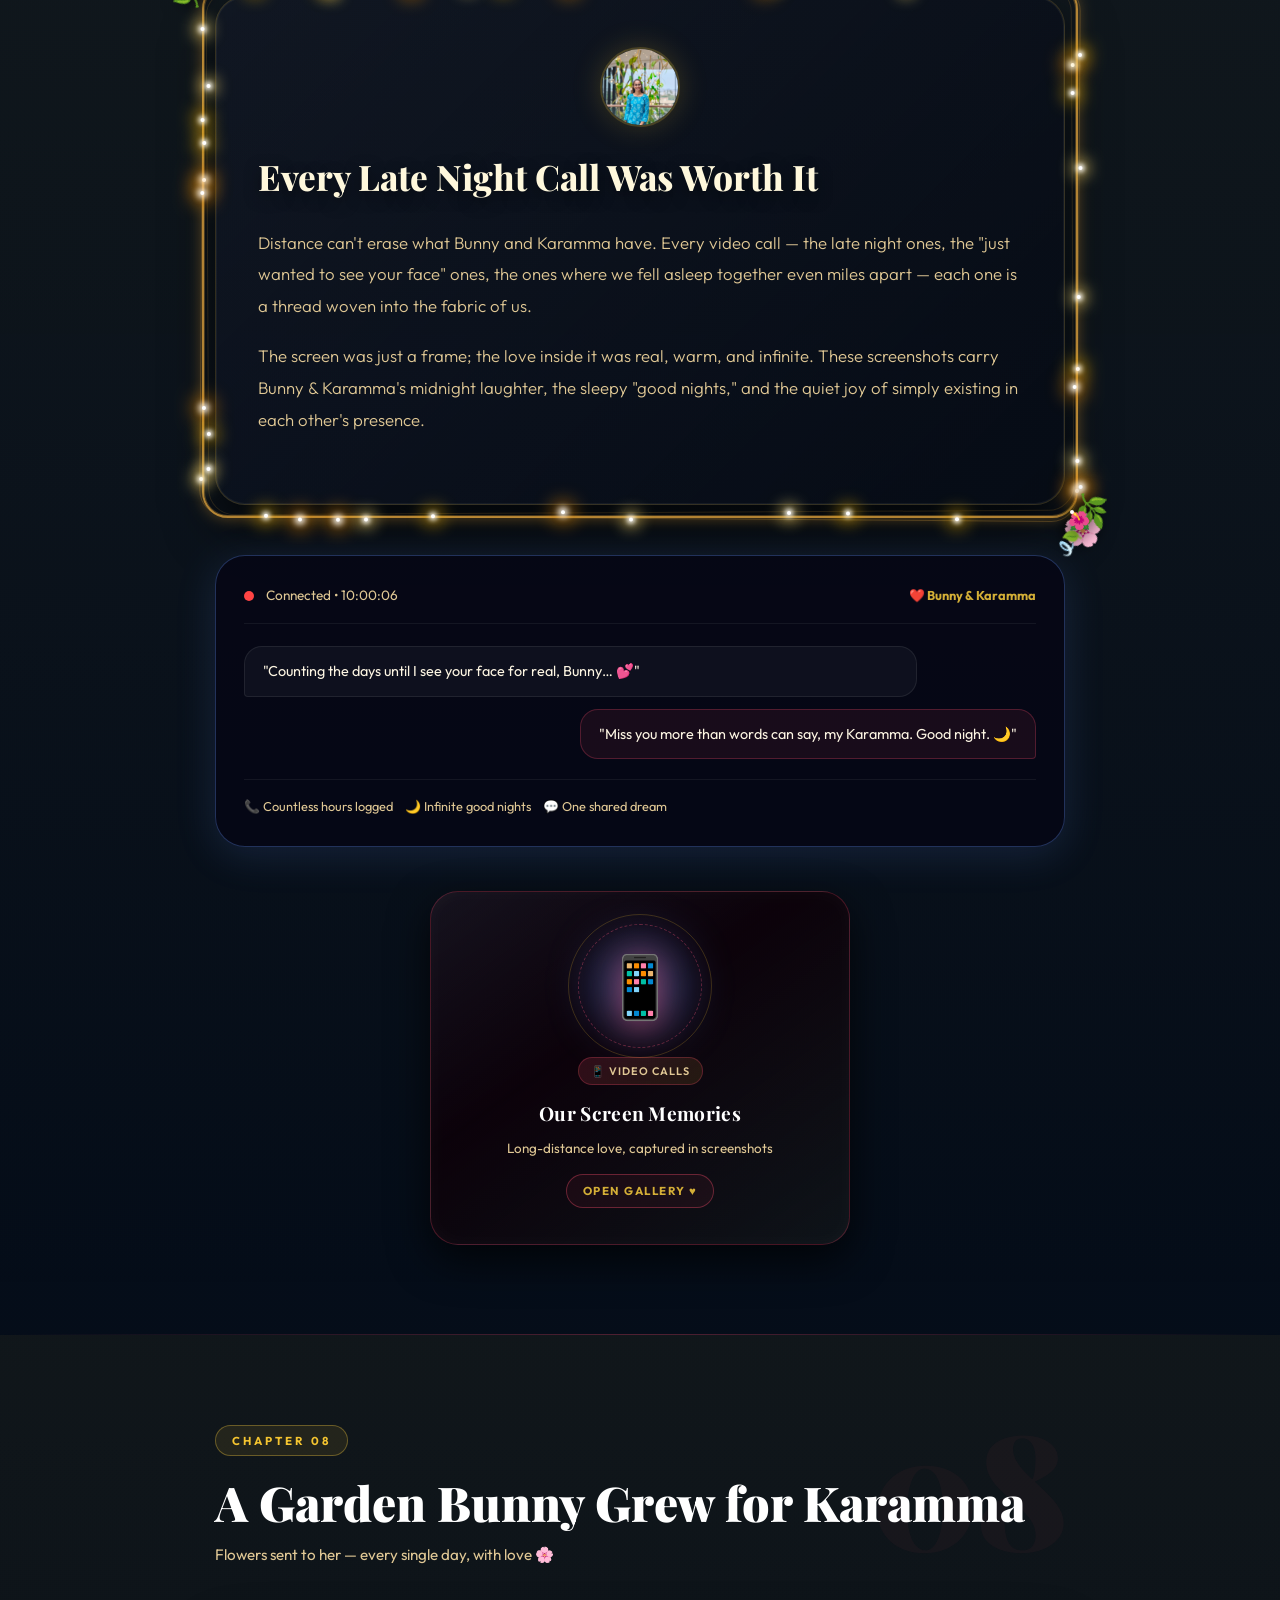
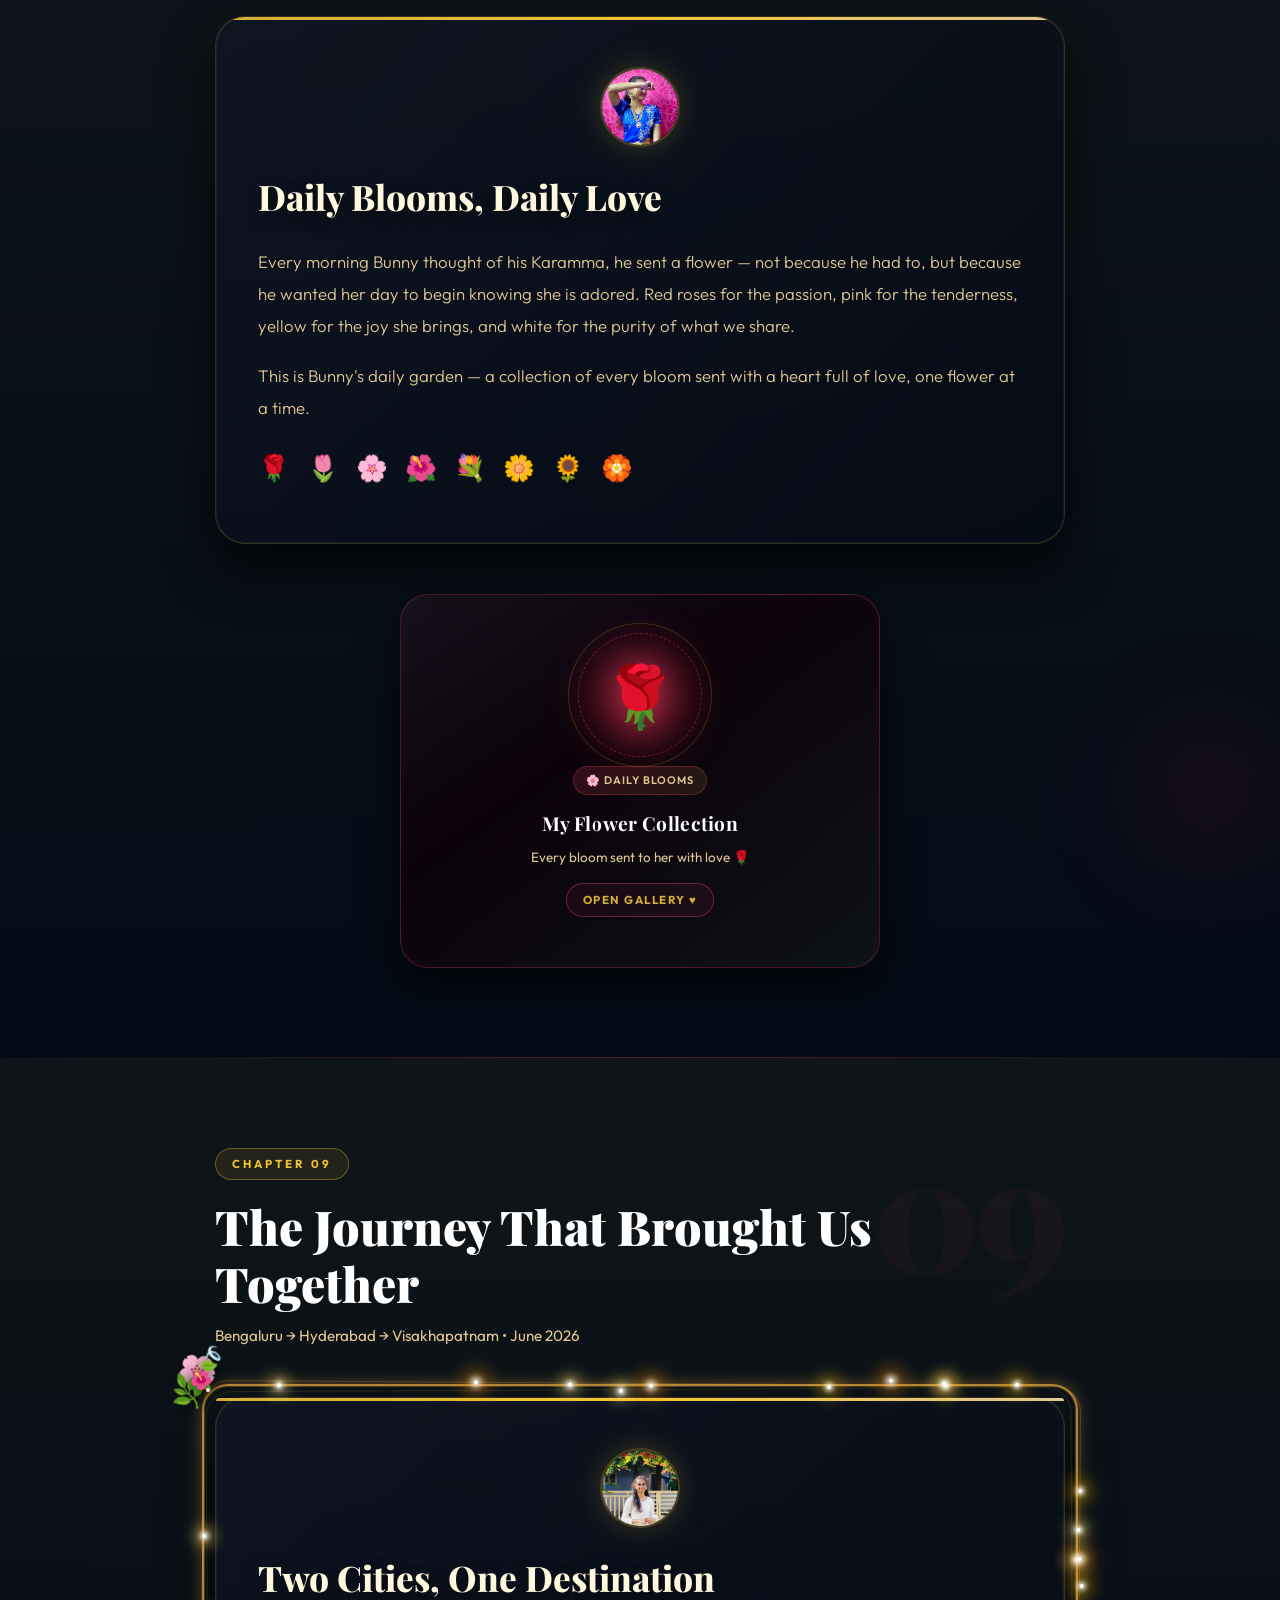
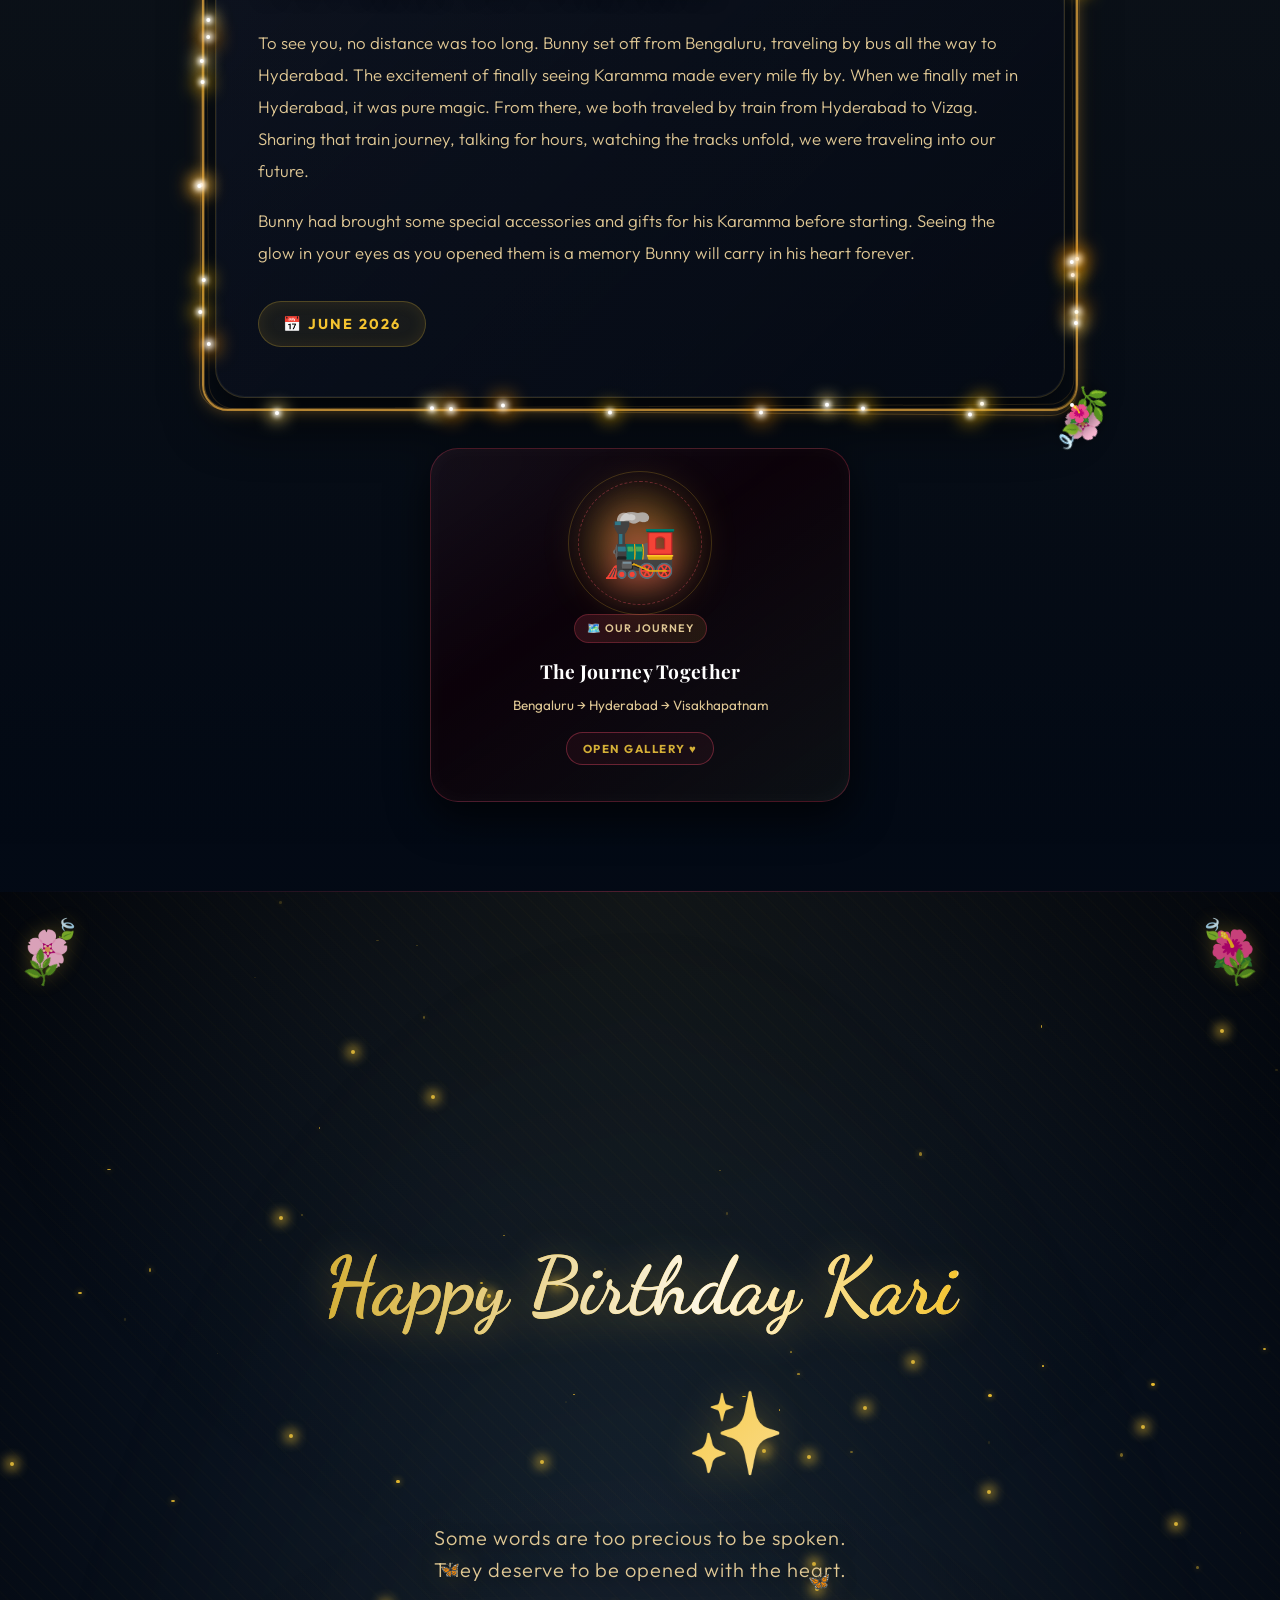
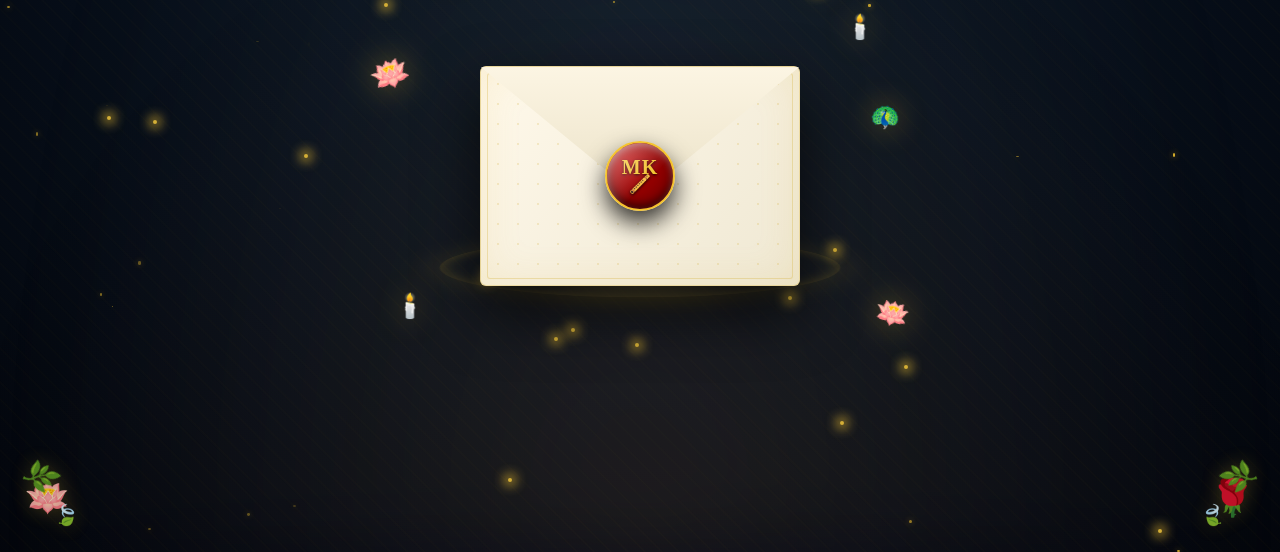
==== commit a09a2558: "Enhance UI/UX for Chapters, Index UI, and Cinematic Transition" ====
--- a/chapters.html
+++ b/chapters.html
@@ -14,6 +14,8 @@
     <!-- Animation Libraries -->
     <script src="https://cdnjs.cloudflare.com/ajax/libs/gsap/3.12.2/gsap.min.js"></script>
     <script src="https://cdnjs.cloudflare.com/ajax/libs/gsap/3.12.2/ScrollTrigger.min.js"></script>
+    <script src="https://cdnjs.cloudflare.com/ajax/libs/gsap/3.12.2/Draggable.min.js"></script>
+    <script src="https://cdnjs.cloudflare.com/ajax/libs/gsap/3.12.2/Flip.min.js"></script>
     <script>
         if (window.location.search.includes('magicalEntrance=true')) {
             document.documentElement.style.opacity = '0';
@@ -209,25 +211,35 @@
             }
         }
 
-        /* Ancient Manuscript Card */
+        /* Ancient Manuscript Card / Royal Message */
         .manuscript-card {
-            background: rgba(255, 249, 242, 0.05);
-            backdrop-filter: blur(15px);
-            border: 1px solid rgba(244, 196, 48, 0.3);
-            border-radius: 12px;
-            padding: 40px;
-            box-shadow: 0 15px 35px rgba(0, 0, 0, 0.5), inset 0 0 40px rgba(244, 196, 48, 0.05);
+            background: linear-gradient(135deg, rgba(20, 25, 45, 0.4), rgba(5, 10, 20, 0.8));
+            backdrop-filter: blur(24px);
+            -webkit-backdrop-filter: blur(24px);
+            border: 1px solid rgba(212, 175, 55, 0.3);
+            border-radius: var(--r-lg);
+            padding: 50px;
+            box-shadow: 0 25px 60px rgba(0, 0, 0, 0.8), inset 0 0 40px rgba(212, 175, 55, 0.05);
             position: relative;
-            margin-bottom: 40px;
+            margin-bottom: 50px;
+            overflow: hidden;
+            transition: transform 0.4s cubic-bezier(0.175, 0.885, 0.32, 1.275), box-shadow 0.4s;
+        }
+        
+        .manuscript-card:hover {
+            transform: translateY(-8px);
+            box-shadow: 0 35px 80px rgba(0, 0, 0, 0.9), inset 0 0 60px rgba(212, 175, 55, 0.1);
+            border-color: rgba(212, 175, 55, 0.5);
         }
 
         .manuscript-card::before {
             content: '';
             position: absolute;
-            inset: 5px;
-            border: 1px dashed rgba(244, 196, 48, 0.4);
-            border-radius: 8px;
+            inset: 8px;
+            border: 1px solid rgba(212, 175, 55, 0.2);
+            border-radius: 20px;
             pointer-events: none;
+            box-shadow: inset 0 0 15px rgba(212, 175, 55, 0.05);
         }
     </style>
 </head>
@@ -236,7 +248,23 @@
 
     <!-- Floating particles background -->
     <div id="particles-bg"></div>
-    <div id="scroll-progress"></div>
+    <!-- SVG Golden Thread (Scroll UX) fixed to viewport layer -->
+    <svg id="golden-thread-svg" viewBox="0 0 100 1000" preserveAspectRatio="none" style="position:fixed; top:0; left:15px; width:20px; height:100vh; z-index: 100; pointer-events:none; filter: drop-shadow(0 0 8px rgba(244,196,48,0.8));">
+        <path id="golden-thread-path" d="M10,0 Q20,200 10,400 T10,800 Q0,900 10,1000" fill="none" stroke="url(#goldGradient)" stroke-width="4" stroke-linecap="round" />
+        <defs>
+            <linearGradient id="goldGradient" x1="0%" y1="0%" x2="0%" y2="100%">
+                <stop offset="0%" stop-color="#FFFDF2"/>
+                <stop offset="50%" stop-color="#F4C430"/>
+                <stop offset="100%" stop-color="#D4AF37"/>
+            </linearGradient>
+        </defs>
+        <!-- Nodes for blooming effect on chapters -->
+        <circle class="thread-node" cx="10" cy="150" r="0" fill="#FFFDF2" filter="drop-shadow(0 0 10px #F4C430)"/>
+        <circle class="thread-node" cx="12" cy="350" r="0" fill="#FFFDF2" filter="drop-shadow(0 0 10px #F4C430)"/>
+        <circle class="thread-node" cx="8" cy="550" r="0" fill="#FFFDF2" filter="drop-shadow(0 0 10px #F4C430)"/>
+        <circle class="thread-node" cx="12" cy="750" r="0" fill="#FFFDF2" filter="drop-shadow(0 0 10px #F4C430)"/>
+        <circle class="thread-node" cx="10" cy="950" r="0" fill="#FFFDF2" filter="drop-shadow(0 0 10px #F4C430)"/>
+    </svg>
     <div class="cursor-follower"></div>
 
     <!-- Navigation -->
--- a/chapters_style.css
+++ b/chapters_style.css
@@ -319,160 +319,193 @@
 .birthday-badge {
     display: inline-flex;
     align-items: center;
-    gap: 10px;
-    padding: 8px 22px;
-    background: rgba(255, 77, 109, 0.1);
-    border: 1px solid rgba(255, 77, 109, 0.3);
+    gap: 12px;
+    padding: 10px 28px;
+    background: rgba(212, 175, 55, 0.08);
+    border: 1px solid rgba(212, 175, 55, 0.3);
     border-radius: 100px;
-    font-size: 0.85rem;
-    font-weight: 600;
-    letter-spacing: 1px;
-    color: var(--blush);
-    margin-bottom: 28px;
+    font-size: 0.95rem;
+    font-weight: 700;
+    letter-spacing: 2px;
+    color: var(--gold-lt);
+    text-transform: uppercase;
+    margin-bottom: 34px;
     animation: pulse-border 3s ease infinite;
+    backdrop-filter: blur(10px);
+    box-shadow: 0 10px 30px rgba(212, 175, 55, 0.15), inset 0 0 15px rgba(212, 175, 55, 0.1);
 }
 
 @keyframes pulse-border {
-
-    0%,
-    100% {
-        box-shadow: 0 0 0 0 rgba(255, 77, 109, 0);
-    }
-
+    0%, 100% {
+        box-shadow: 0 10px 30px rgba(212, 175, 55, 0.15), inset 0 0 15px rgba(212, 175, 55, 0.1);
+        border-color: rgba(212, 175, 55, 0.3);
+    }
     50% {
-        box-shadow: 0 0 0 6px rgba(255, 77, 109, 0.1);
+        box-shadow: 0 15px 40px rgba(212, 175, 55, 0.3), inset 0 0 25px rgba(212, 175, 55, 0.2);
+        border-color: rgba(212, 175, 55, 0.7);
     }
 }
 
 .hero-title {
     font-family: var(--font-h);
-    font-size: clamp(2.8rem, 10vw, 5.5rem);
-    line-height: 1.1;
+    font-size: clamp(3rem, 10vw, 5.8rem);
+    line-height: 1.05;
     margin-bottom: 24px;
     font-weight: 900;
+    text-shadow: 0 10px 30px rgba(0,0,0,0.8);
 }
 
 .gradient-text {
     display: block;
-    background: linear-gradient(135deg, #fff 0%, var(--blush) 100%);
+    background: linear-gradient(180deg, #FFFFFF 0%, #FAFAF4 40%, var(--lilac) 100%);
     -webkit-background-clip: text;
     background-clip: text;
     -webkit-text-fill-color: transparent;
+    filter: drop-shadow(0 2px 10px rgba(255,255,255,0.1));
 }
 
 .gradient-text-2 {
     display: block;
-    background: linear-gradient(135deg, var(--rose) 0%, var(--gold) 100%);
+    background: linear-gradient(to right, var(--gold-lt), var(--gold), var(--rose));
     -webkit-background-clip: text;
     background-clip: text;
     -webkit-text-fill-color: transparent;
+    filter: drop-shadow(0 5px 25px rgba(244,196,48,0.3));
 }
 
 .hero-subtitle {
-    font-size: clamp(0.95rem, 2.5vw, 1.15rem);
+    font-size: clamp(1rem, 2.8vw, 1.25rem);
     color: var(--muted);
     margin-bottom: 40px;
-    max-width: 520px;
+    max-width: 580px;
     margin-inline: auto;
-    line-height: 1.8;
+    line-height: 1.9;
+    font-weight: 300;
+    text-shadow: 0 2px 10px rgba(0,0,0,0.8);
 }
 
 /* ===== RELATIONSHIP COUNTER ===== */
 .counter-box {
-    background: rgba(255, 255, 255, 0.04);
-    border: 1px solid rgba(255, 77, 109, 0.25);
+    background: linear-gradient(145deg, rgba(20, 25, 45, 0.4), rgba(5, 10, 20, 0.7));
+    border: 1px solid rgba(255, 215, 0, 0.15);
     border-radius: var(--r-md);
-    padding: 28px 24px;
+    padding: 35px 24px;
     margin-bottom: 36px;
-    backdrop-filter: blur(10px);
-    box-shadow: var(--shadow);
+    backdrop-filter: blur(20px);
+    box-shadow: 0 30px 60px rgba(0,0,0,0.8), inset 0 0 20px rgba(255, 255, 255, 0.03);
+    position: relative;
+    overflow: hidden;
+}
+
+.counter-box::before {
+    content: '';
+    position: absolute;
+    top: -50%; left: -50%; width: 200%; height: 200%;
+    background: radial-gradient(circle at top center, rgba(212, 175, 55, 0.15) 0%, transparent 60%);
+    pointer-events: none;
 }
 
 .counter-label {
-    font-size: 1rem;
+    font-size: 1.15rem;
     font-weight: 700;
-    color: var(--rose);
-    margin-bottom: 4px;
-    letter-spacing: 0.5px;
+    color: var(--gold-lt);
+    margin-bottom: 6px;
+    letter-spacing: 1px;
 }
 
 .counter-date-text {
-    font-size: 0.78rem;
-    color: var(--muted);
-    margin-bottom: 18px;
-    letter-spacing: 1px;
+    font-size: 0.8rem;
+    color: var(--gold);
+    margin-bottom: 24px;
+    letter-spacing: 2px;
     text-transform: uppercase;
+    font-family: var(--font-b);
+    opacity: 0.8;
 }
 
 .counter-wrap {
     display: flex;
     align-items: center;
     justify-content: center;
-    gap: 8px;
+    gap: 12px;
     flex-wrap: wrap;
+    position: relative;
+    z-index: 2;
 }
 
 .counter-unit {
-    background: rgba(255, 77, 109, 0.08);
-    border: 1px solid rgba(255, 77, 109, 0.2);
+    background: rgba(255, 255, 255, 0.03);
+    border: 1px solid rgba(212, 175, 55, 0.25);
     border-radius: var(--r-sm);
-    padding: 14px 16px;
-    min-width: 70px;
+    padding: 18px 16px;
+    min-width: 80px;
     text-align: center;
+    box-shadow: inset 0 0 15px rgba(212, 175, 55, 0.05), 0 10px 20px rgba(0,0,0,0.4);
+    backdrop-filter: blur(10px);
 }
 
 .counter-unit span {
     display: block;
-    font-size: 2rem;
+    font-size: 2.2rem;
     font-weight: 800;
-    color: var(--rose);
-    line-height: 1;
+    background: linear-gradient(180deg, #FFFFFF, var(--gold));
+    -webkit-background-clip: text;
+    background-clip: text;
+    -webkit-text-fill-color: transparent;
+    line-height: 1.1;
     font-family: var(--font-h);
-    text-shadow: 0 0 20px rgba(255, 77, 109, 0.5);
+    filter: drop-shadow(0 0 8px rgba(244, 196, 48, 0.4));
 }
 
 .counter-unit label {
-    font-size: 0.65rem;
+    font-size: 0.7rem;
     text-transform: uppercase;
-    letter-spacing: 1.5px;
+    letter-spacing: 2px;
     color: var(--muted);
     display: block;
-    margin-top: 4px;
+    margin-top: 8px;
+    font-weight: 600;
 }
 
 .counter-sep {
-    font-size: 2rem;
-    color: var(--rose);
+    font-size: 2.2rem;
+    color: rgba(212, 175, 55, 0.5);
     font-weight: 700;
     align-self: flex-start;
     padding-top: 14px;
+    text-shadow: 0 0 10px rgba(212,175,55,0.4);
 }
 
 .cta-btn {
     display: inline-flex;
     align-items: center;
-    gap: 10px;
-    padding: 16px 38px;
-    background: linear-gradient(135deg, var(--rose-dk), var(--rose));
+    gap: 12px;
+    padding: 18px 45px;
+    background: linear-gradient(135deg, var(--rose-dk), #F4C430);
     border-radius: 100px;
-    font-size: 0.9rem;
-    font-weight: 700;
-    letter-spacing: 1.5px;
+    font-size: 1rem;
+    font-weight: 800;
+    letter-spacing: 2px;
     text-transform: uppercase;
-    color: #fff;
-    box-shadow: 0 8px 30px rgba(255, 77, 109, 0.4);
-    transition: transform 0.3s, box-shadow 0.3s;
+    color: #111;
+    box-shadow: 0 10px 40px rgba(244, 196, 48, 0.4), inset 0 0 20px rgba(255,255,255,0.4);
+    transition: all 0.4s cubic-bezier(0.175, 0.885, 0.32, 1.275);
     border: none;
     cursor: pointer;
+    font-family: var(--font-b);
 }
 
 .cta-btn:hover {
-    transform: translateY(-3px);
-    box-shadow: 0 14px 40px rgba(255, 77, 109, 0.5);
+    transform: translateY(-5px) scale(1.03);
+    box-shadow: 0 20px 50px rgba(244, 196, 48, 0.6), inset 0 0 20px rgba(255,255,255,0.6);
 }
 
 .cta-btn span {
-    font-size: 1.1rem;
+    font-size: 1.3rem;
+    transition: transform 0.3s;
+}
+.cta-btn:hover span {
+    transform: translateY(4px);
 }
 
 /* Balloons */
@@ -638,99 +671,126 @@
 
 /* ===== STORY CARD ===== */
 .story-card {
-    background: var(--surface);
-    border: 1px solid var(--border);
+    background: linear-gradient(135deg, rgba(20, 25, 45, 0.4), rgba(5, 10, 20, 0.8));
+    border: 1px solid rgba(212, 175, 55, 0.2);
     border-radius: var(--r-lg);
-    backdrop-filter: blur(16px);
+    backdrop-filter: blur(24px);
+    -webkit-backdrop-filter: blur(24px);
     overflow: hidden;
-    margin-bottom: 40px;
-    box-shadow: var(--shadow);
+    margin-bottom: 50px;
+    box-shadow: 0 25px 50px rgba(0,0,0,0.7), inset 0 0 0 1px rgba(255, 255, 255, 0.05);
+    position: relative;
+    transition: transform 0.4s cubic-bezier(0.175, 0.885, 0.32, 1.275), box-shadow 0.4s;
+}
+
+.story-card:hover {
+    transform: translateY(-8px);
+    box-shadow: 0 35px 60px rgba(0,0,0,0.8), 0 0 40px rgba(212, 175, 55, 0.15), inset 0 0 0 1px rgba(212, 175, 55, 0.3);
 }
 
 .story-text-block {
-    padding: 40px 36px;
+    padding: 50px 42px;
 }
 
 .story-icon {
-    font-size: 2.8rem;
-    margin-bottom: 18px;
+    font-size: 3.2rem;
+    margin-bottom: 24px;
+    filter: drop-shadow(0 10px 20px rgba(244, 196, 48, 0.3));
 }
 
 .story-text-block h3 {
     font-family: var(--font-h);
-    font-size: clamp(1.3rem, 4vw, 1.8rem);
-    font-weight: 700;
-    margin-bottom: 16px;
-    color: var(--blush);
+    font-size: clamp(1.6rem, 4.5vw, 2.2rem);
+    font-weight: 800;
+    margin-bottom: 20px;
+    color: var(--gold-lt);
+    text-shadow: 0 5px 15px rgba(0,0,0,0.5);
 }
 
 .story-text-block p {
-    font-size: 1rem;
+    font-size: 1.05rem;
     color: var(--muted);
-    margin-bottom: 16px;
-    line-height: 1.8;
+    margin-bottom: 18px;
+    line-height: 1.9;
+    font-weight: 300;
 }
 
 .story-date-badge {
-    display: inline-block;
-    margin-top: 8px;
-    padding: 8px 20px;
-    background: rgba(244, 196, 48, 0.1);
-    border: 1px solid rgba(244, 196, 48, 0.3);
+    display: inline-flex;
+    align-items: center;
+    gap: 8px;
+    margin-top: 14px;
+    padding: 10px 24px;
+    background: rgba(212, 175, 55, 0.08);
+    border: 1px solid rgba(212, 175, 55, 0.3);
     border-radius: 100px;
     color: var(--gold);
-    font-size: 0.85rem;
+    font-size: 0.9rem;
     font-weight: 700;
-    letter-spacing: 1px;
+    letter-spacing: 2px;
+    text-transform: uppercase;
+    box-shadow: inset 0 0 15px rgba(212, 175, 55, 0.1);
 }
 
 /* ===== DAY CARDS ===== */
 .day-card {
-    background: var(--surface);
-    border: 1px solid var(--border);
+    background: linear-gradient(145deg, rgba(20, 25, 45, 0.3), rgba(0, 0, 0, 0.6));
+    border: 1px solid rgba(212, 175, 55, 0.15);
     border-radius: var(--r-md);
-    padding: 28px;
-    margin-bottom: 20px;
-    backdrop-filter: blur(10px);
+    padding: 35px;
+    margin-bottom: 26px;
+    backdrop-filter: blur(16px);
+    -webkit-backdrop-filter: blur(16px);
+    box-shadow: 0 15px 35px rgba(0,0,0,0.6), inset 0 0 20px rgba(255,255,255,0.02);
+    transition: transform 0.3s, border-color 0.3s;
+}
+
+.day-card:hover {
+    transform: translateX(8px);
+    border-color: rgba(212, 175, 55, 0.4);
 }
 
 .day-badge {
-    display: inline-block;
-    background: linear-gradient(135deg, var(--rose-dk), var(--rose));
-    color: #fff;
+    display: inline-flex;
+    background: linear-gradient(135deg, var(--rose-dk), #F4C430);
+    color: #111;
     border-radius: 100px;
-    padding: 5px 16px;
-    font-size: 0.78rem;
-    font-weight: 700;
-    letter-spacing: 1px;
+    padding: 6px 20px;
+    font-size: 0.85rem;
+    font-weight: 800;
+    letter-spacing: 2px;
     text-transform: uppercase;
-    margin-bottom: 18px;
+    margin-bottom: 24px;
+    box-shadow: 0 5px 15px rgba(244, 196, 48, 0.3);
 }
 
 .day-content {
     display: flex;
     align-items: flex-start;
-    gap: 20px;
+    gap: 25px;
 }
 
 .day-icon {
-    font-size: 2.2rem;
+    font-size: 2.8rem;
     flex-shrink: 0;
     margin-top: 4px;
+    filter: drop-shadow(0 5px 15px rgba(0,0,0,0.5));
 }
 
 .day-text h3 {
     font-family: var(--font-h);
-    font-size: 1.2rem;
-    font-weight: 700;
-    color: var(--blush);
-    margin-bottom: 10px;
+    font-size: 1.4rem;
+    font-weight: 800;
+    color: var(--gold-lt);
+    margin-bottom: 12px;
+    text-shadow: 0 2px 10px rgba(0,0,0,0.6);
 }
 
 .day-text p {
-    font-size: 0.95rem;
+    font-size: 1rem;
     color: var(--muted);
-    line-height: 1.8;
+    line-height: 1.9;
+    font-weight: 300;
 }
 
 /* ===== PHOTO FOLDER BOXES ===== */
@@ -754,9 +814,9 @@
 }
 
 .photo-folder {
-    background: linear-gradient(145deg, rgba(255, 77, 109, 0.05) 0%, rgba(244, 196, 48, 0.03) 100%);
-    border: 1px solid rgba(255, 77, 109, 0.4);
-    box-shadow: 0 8px 32px rgba(255, 77, 109, 0.15), inset 0 0 20px rgba(255, 77, 109, 0.05);
+    background: linear-gradient(145deg, rgba(212, 175, 55, 0.08) 0%, rgba(5, 10, 20, 0.5) 100%);
+    border: 1px solid rgba(212, 175, 55, 0.2);
+    box-shadow: 0 15px 40px rgba(0, 0, 0, 0.7), inset 0 0 20px rgba(255, 255, 255, 0.03);
     border-radius: var(--r-lg);
     padding: 40px 32px;
     text-align: center;
@@ -764,7 +824,8 @@
     transition: all 0.4s cubic-bezier(0.175, 0.885, 0.32, 1.275);
     position: relative;
     overflow: hidden;
-    backdrop-filter: blur(10px);
+    backdrop-filter: blur(16px);
+    -webkit-backdrop-filter: blur(16px);
     max-width: 420px;
     width: 100%;
 }
@@ -773,23 +834,23 @@
     content: '';
     position: absolute;
     inset: -2px;
-    background: linear-gradient(45deg, var(--rose), var(--gold), var(--rose));
+    background: linear-gradient(45deg, var(--rose-dk), var(--gold-lt), var(--rose));
     z-index: -1;
-    filter: blur(12px);
-    opacity: 0.15;
+    filter: blur(15px);
+    opacity: 0.2;
     border-radius: inherit;
     transition: opacity 0.4s;
 }
 
 .photo-folder:hover::after {
-    opacity: 0.6;
+    opacity: 0.8;
 }
 
 .photo-folder::before {
     content: '';
     position: absolute;
     inset: 0;
-    background: linear-gradient(135deg, rgba(255, 77, 109, 0.05) 0%, rgba(244, 196, 48, 0.05) 100%);
+    background: radial-gradient(circle at top right, rgba(212, 175, 55, 0.2) 0%, transparent 60%);
     opacity: 0;
     transition: opacity 0.3s;
 }
@@ -799,9 +860,9 @@
 }
 
 .photo-folder:hover {
-    transform: translateY(-8px) scale(1.02);
-    border-color: var(--rose);
-    box-shadow: 0 20px 60px rgba(255, 77, 109, 0.3);
+    transform: translateY(-12px) scale(1.03);
+    border-color: rgba(212, 175, 55, 0.6);
+    box-shadow: 0 25px 60px rgba(0, 0, 0, 0.9), inset 0 0 20px rgba(212, 175, 55, 0.15);
 }
 
 .photo-folder.small {
@@ -1715,8 +1776,8 @@
     height: 100%;
     object-fit: cover;
     border-radius: var(--r-md);
-    border: 3px solid rgba(255, 77, 109, 0.5);
-    box-shadow: 0 15px 35px rgba(0, 0, 0, 0.4);
+    border: 1px solid rgba(212, 175, 55, 0.4);
+    box-shadow: 0 15px 40px rgba(0, 0, 0, 0.6), inset 0 0 15px rgba(255, 255, 255, 0.05);
     transition: all 0.7s cubic-bezier(0.25, 1, 0.5, 1);
 }
 
@@ -2821,18 +2882,22 @@
 /* Temple Music Box */
 .temple-music-box {
     position: fixed; bottom: 30px; right: 35px;
-    width: 60px; height: 60px;
+    width: 65px; height: 65px;
     border-radius: 50%;
-    background: radial-gradient(circle at top left, #D4AF37 0%, #B8860B 100%);
-    border: none;
-    box-shadow: 0 10px 30px rgba(0,0,0,0.8), inset 0 2px 6px rgba(255,255,255,0.4), inset 0 -2px 10px rgba(0,0,0,0.3);
+    background: radial-gradient(circle at 30% 30%, var(--gold-lt) 0%, var(--gold) 40%, var(--rose-dk) 100%);
+    border: 1px solid rgba(255, 255, 255, 0.4);
+    box-shadow: 0 15px 35px rgba(0,0,0,0.8), 0 0 25px rgba(212, 175, 55, 0.4), inset 0 2px 10px rgba(255,255,255,0.6), inset 0 -4px 15px rgba(0,0,0,0.4);
     z-index: 9999;
     cursor: pointer;
     display: flex; justify-content: center; align-items: center;
-    transition: transform 0.4s ease, filter 0.4s ease;
-}
-@media(max-width: 768px){ .temple-music-box { bottom: 20px; right: 20px; width: 50px; height: 50px;} }
-.temple-music-box.playing { background: radial-gradient(circle at top left, #F4C430 0%, #D4AF37 100%); animation: musicOrbit 8s linear infinite; }
+    transition: transform 0.4s cubic-bezier(0.175, 0.885, 0.32, 1.275), filter 0.4s ease, box-shadow 0.4s ease;
+}
+.temple-music-box:hover {
+    transform: scale(1.1);
+    box-shadow: 0 20px 40px rgba(0,0,0,0.8), 0 0 40px rgba(212, 175, 55, 0.6), inset 0 2px 10px rgba(255,255,255,0.8);
+}
+@media(max-width: 768px){ .temple-music-box { bottom: 20px; right: 20px; width: 55px; height: 55px;} }
+.temple-music-box.playing { background: radial-gradient(circle at 30% 30%, #FFFFFF 0%, var(--gold-lt) 30%, var(--rose) 100%); animation: musicOrbit 6s linear infinite; box-shadow: 0 15px 35px rgba(0,0,0,0.8), 0 0 50px rgba(212, 175, 55, 0.8), inset 0 2px 15px rgba(255,255,255,0.8); }
 @keyframes musicOrbit { 0% { transform: rotate(0deg); } 100% { transform: rotate(360deg); } }
 
 .music-box-body { font-size: 28px; filter: drop-shadow(0 2px 6px rgba(0,0,0,0.6)); pointer-events: none;}
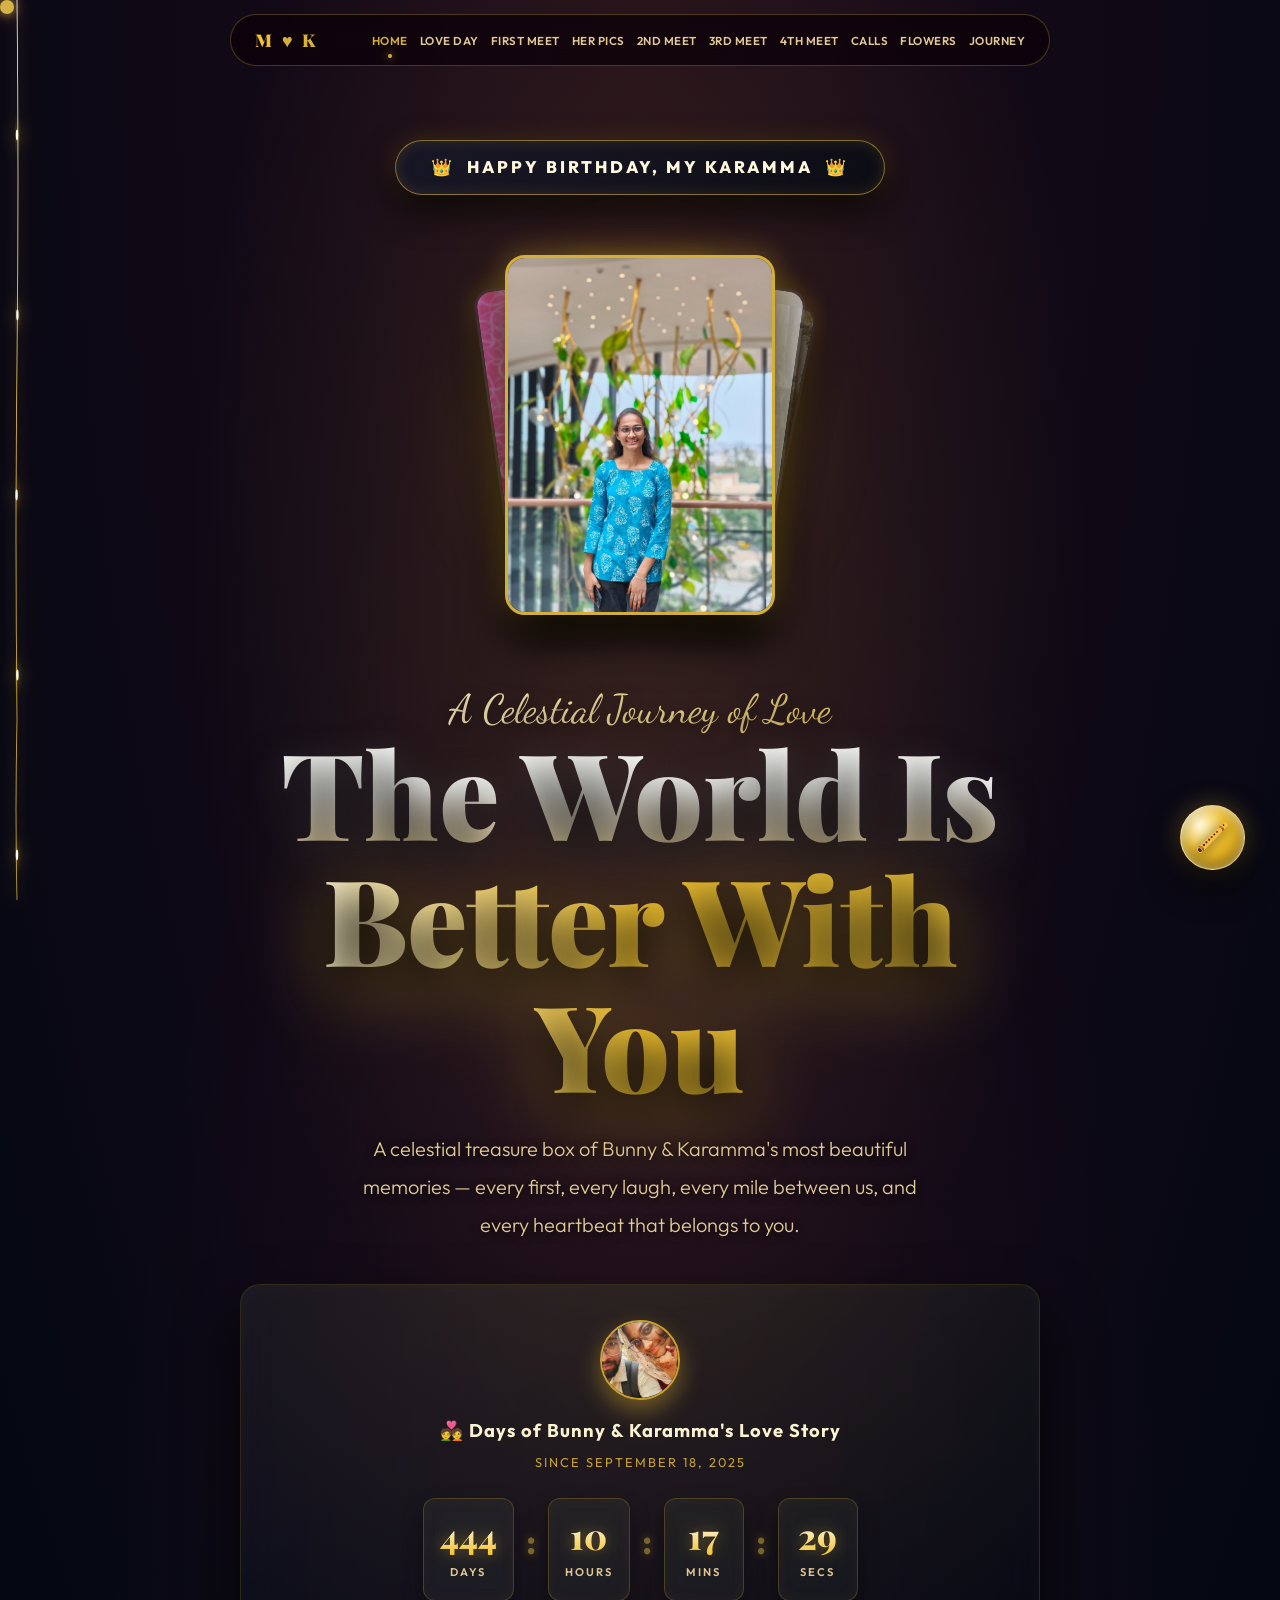
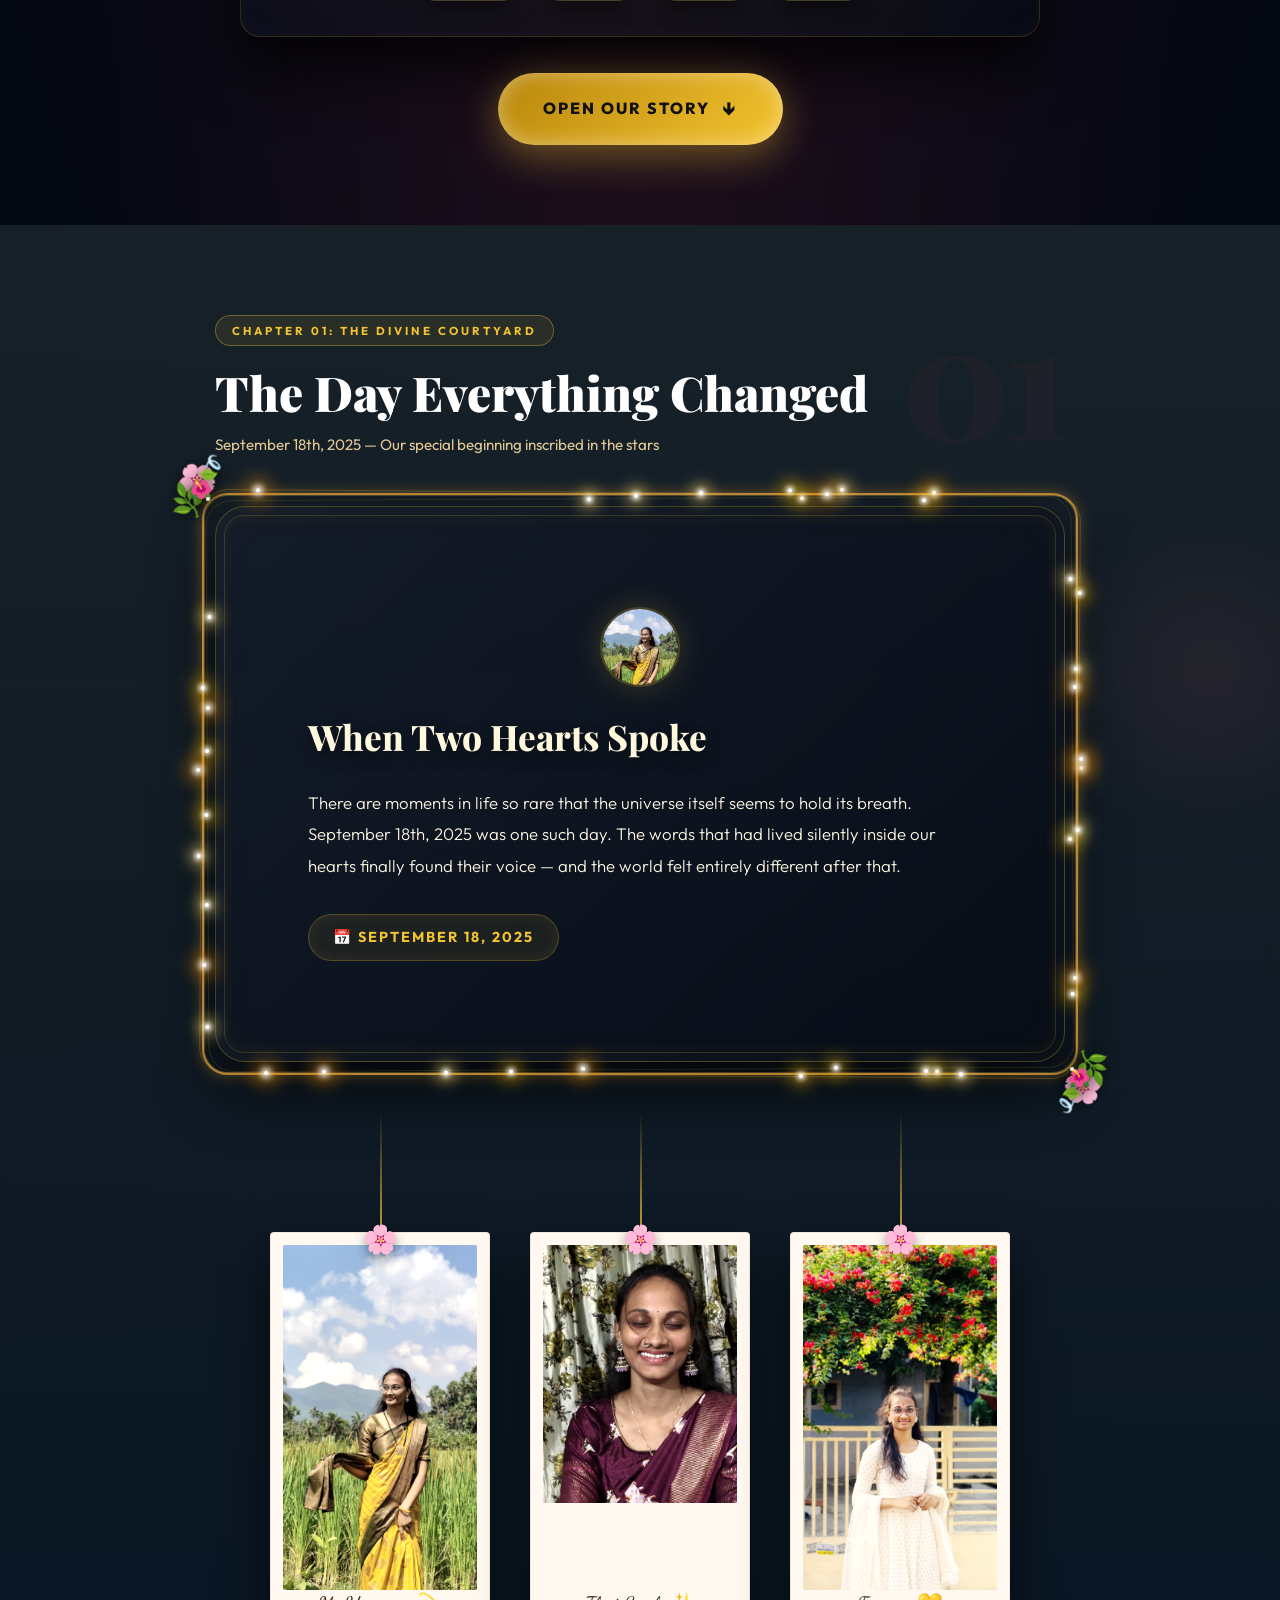
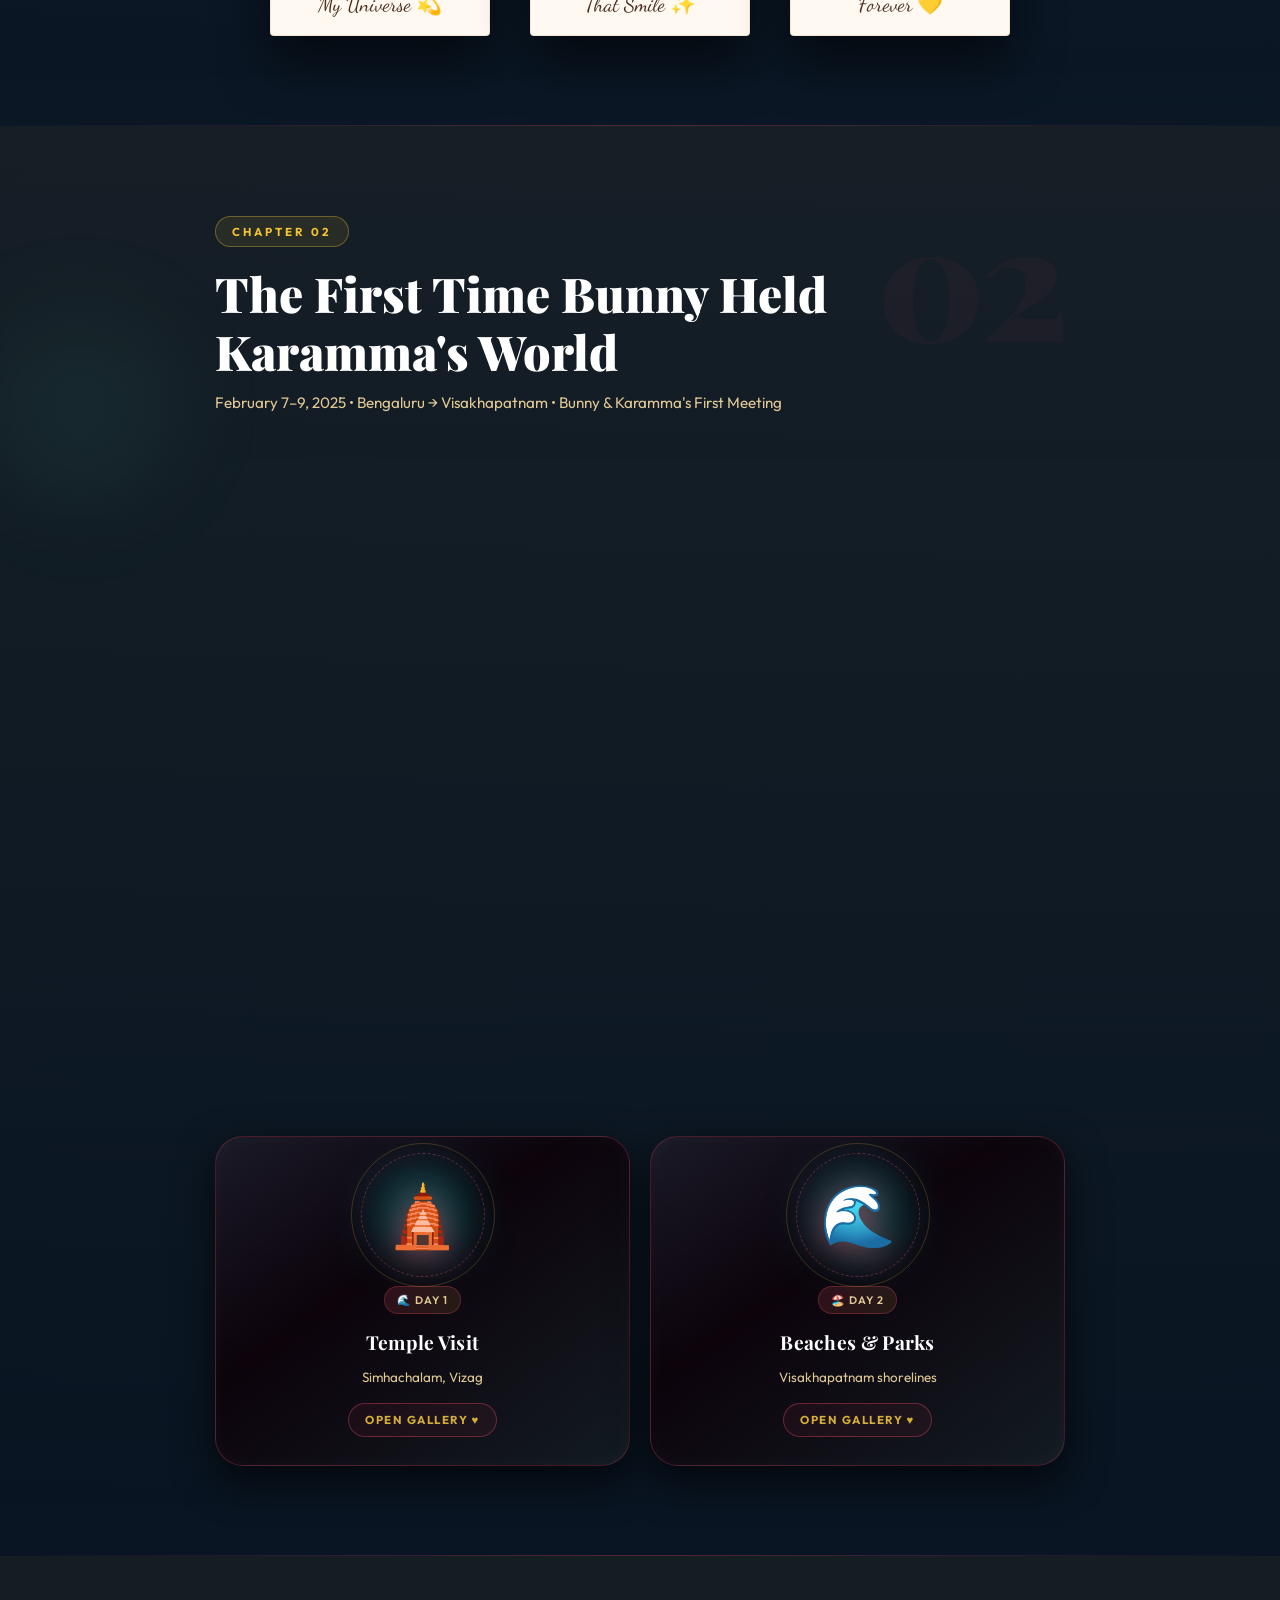
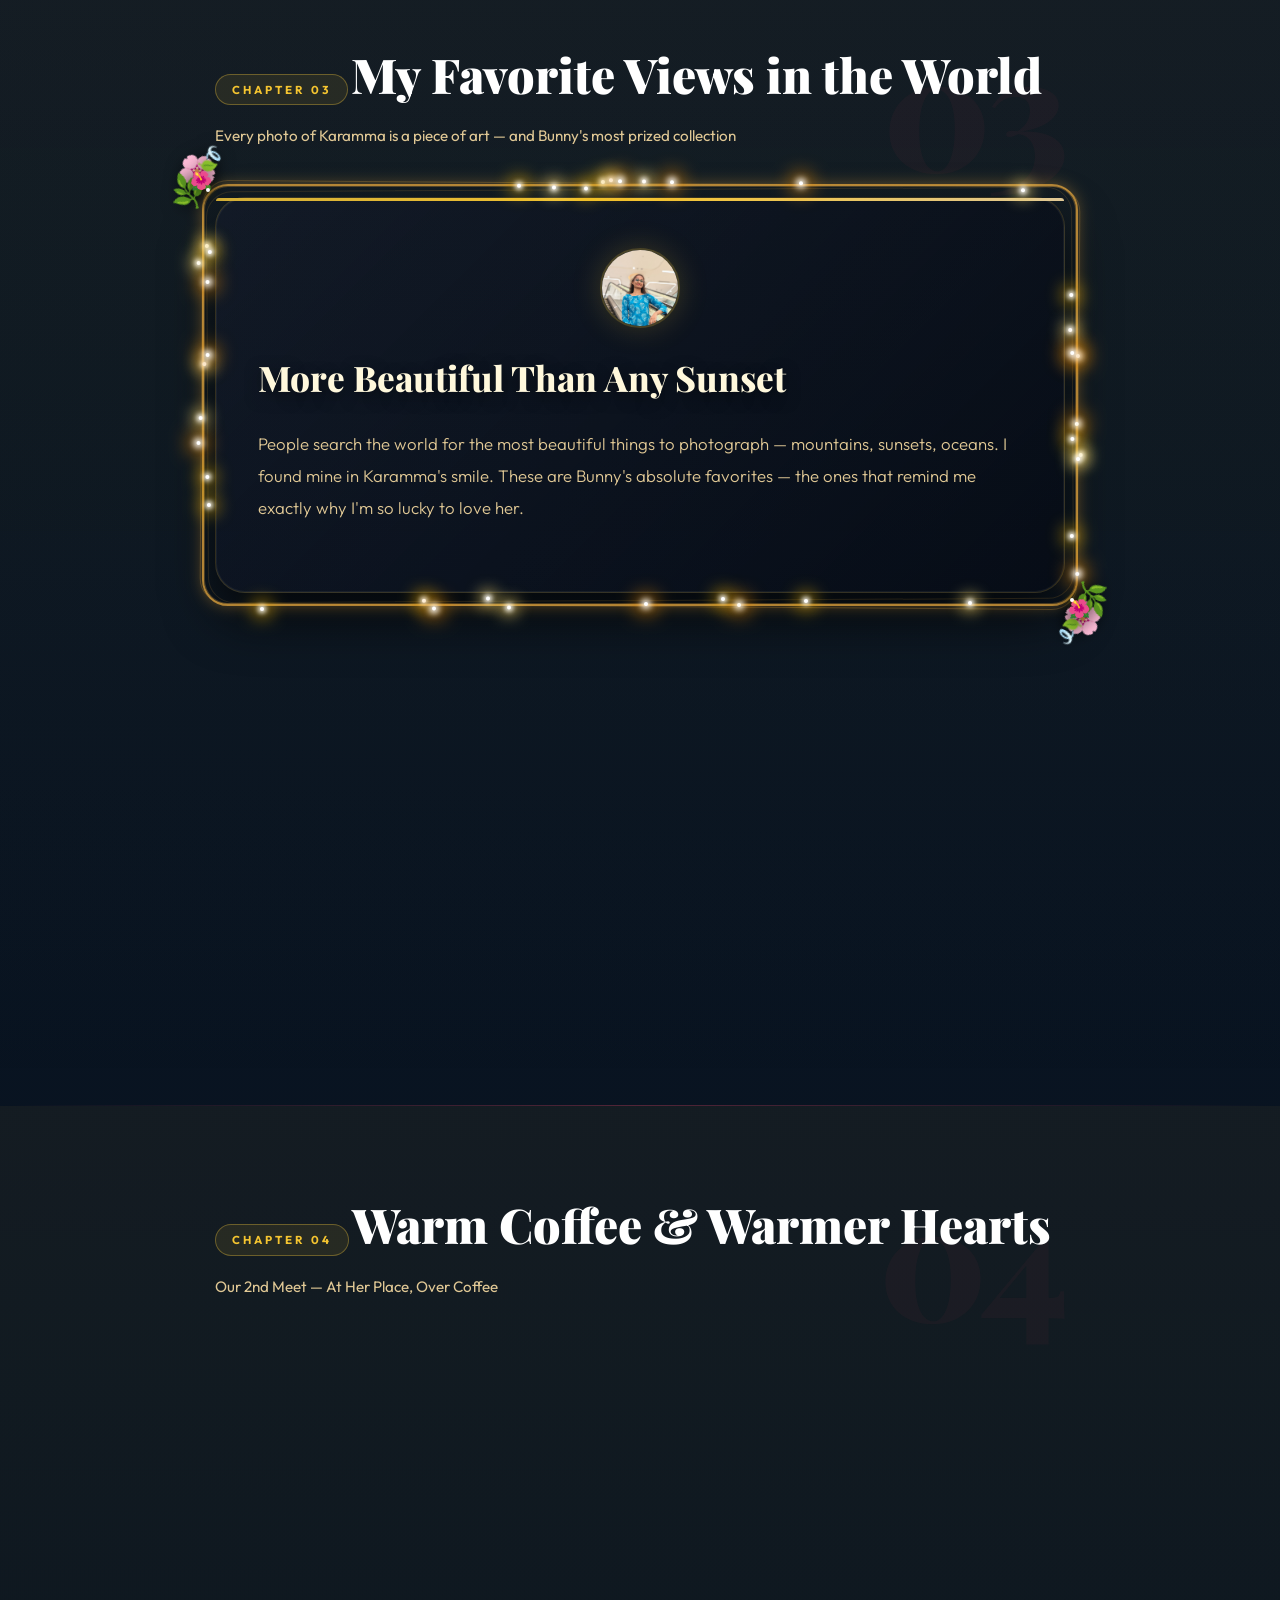
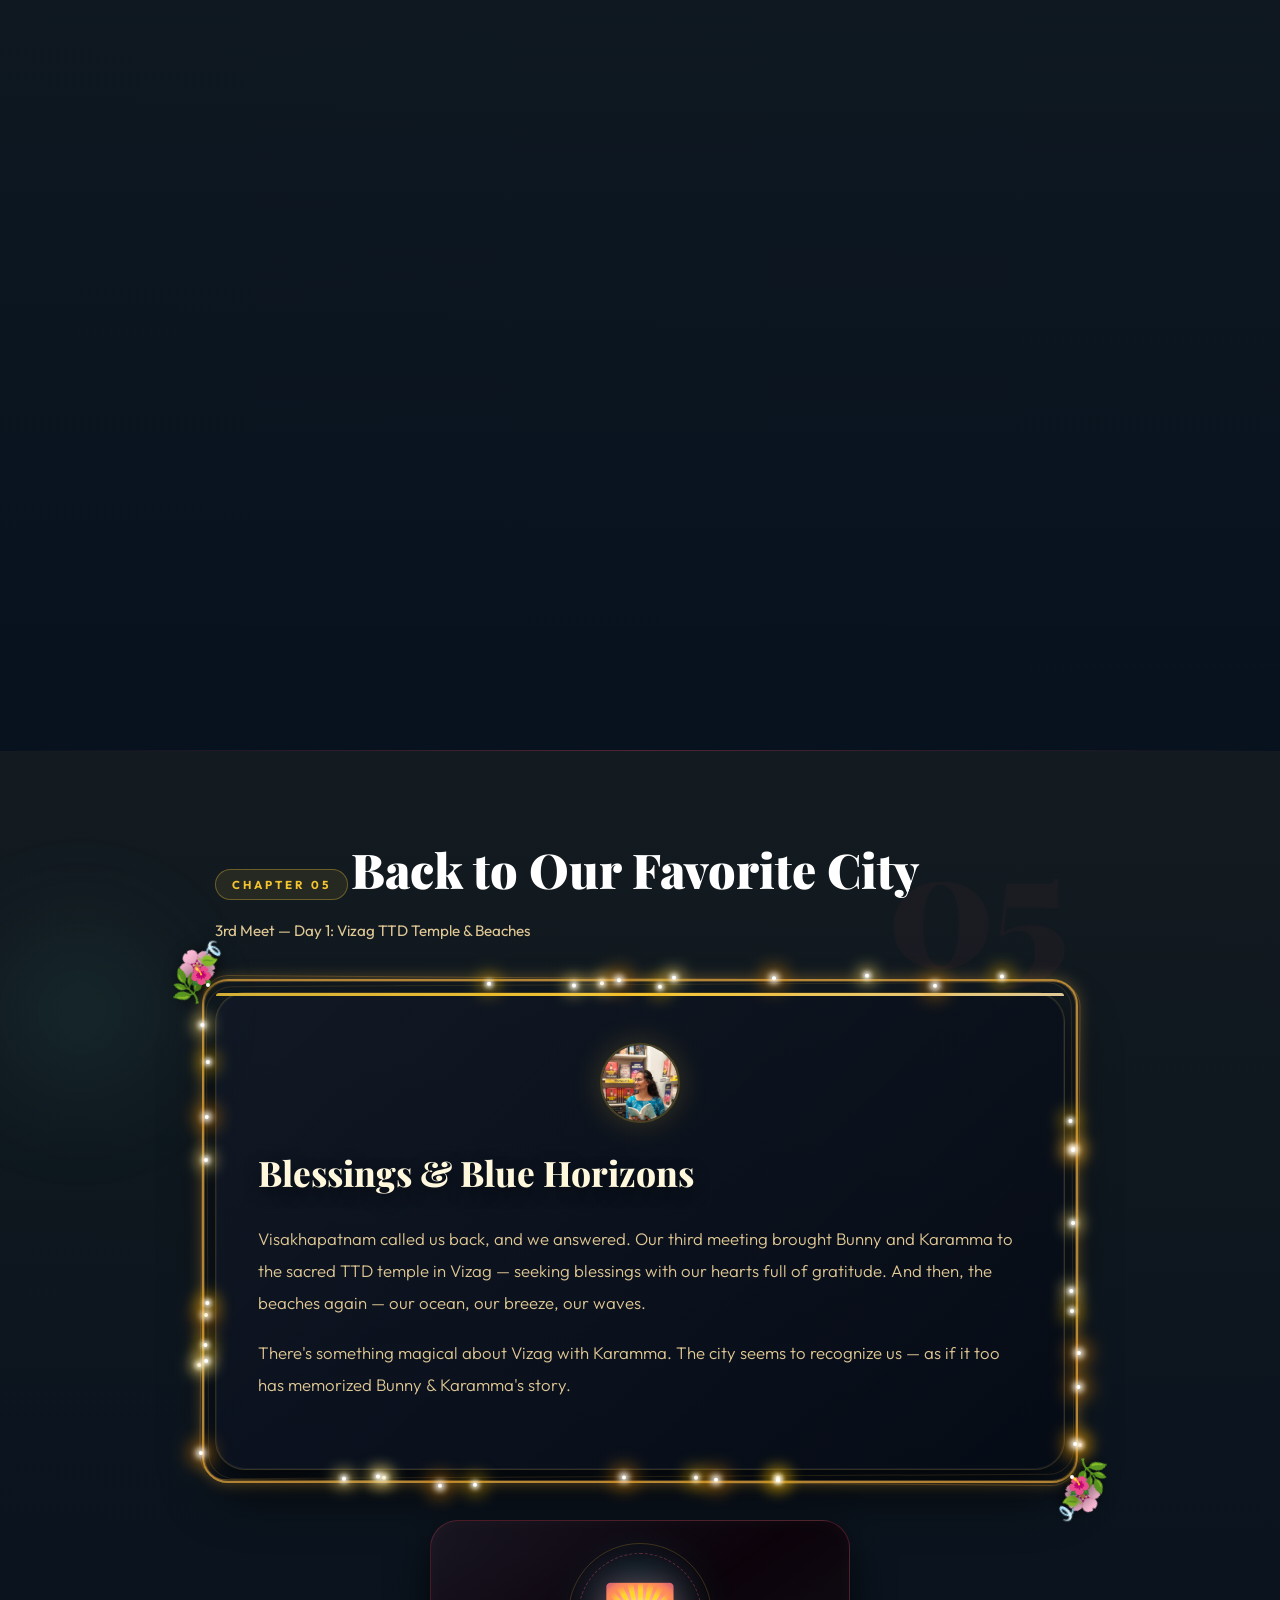
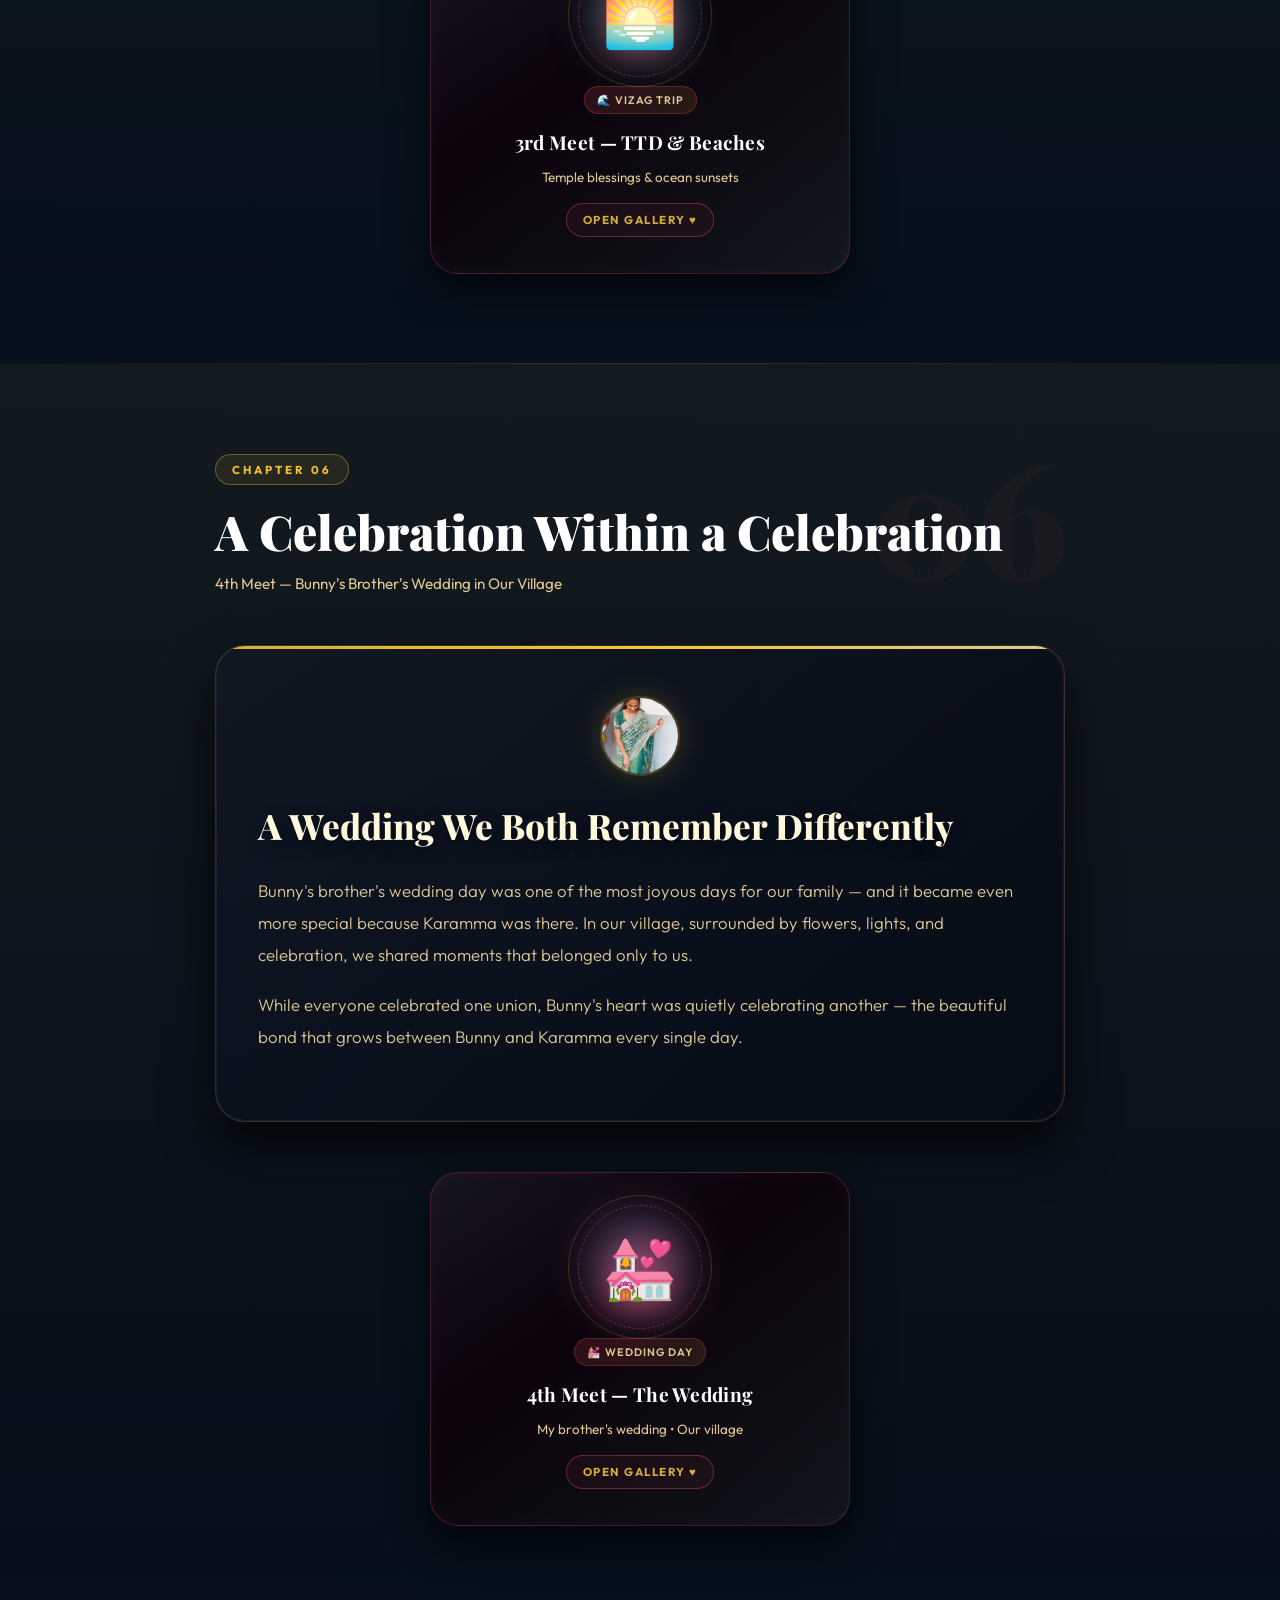
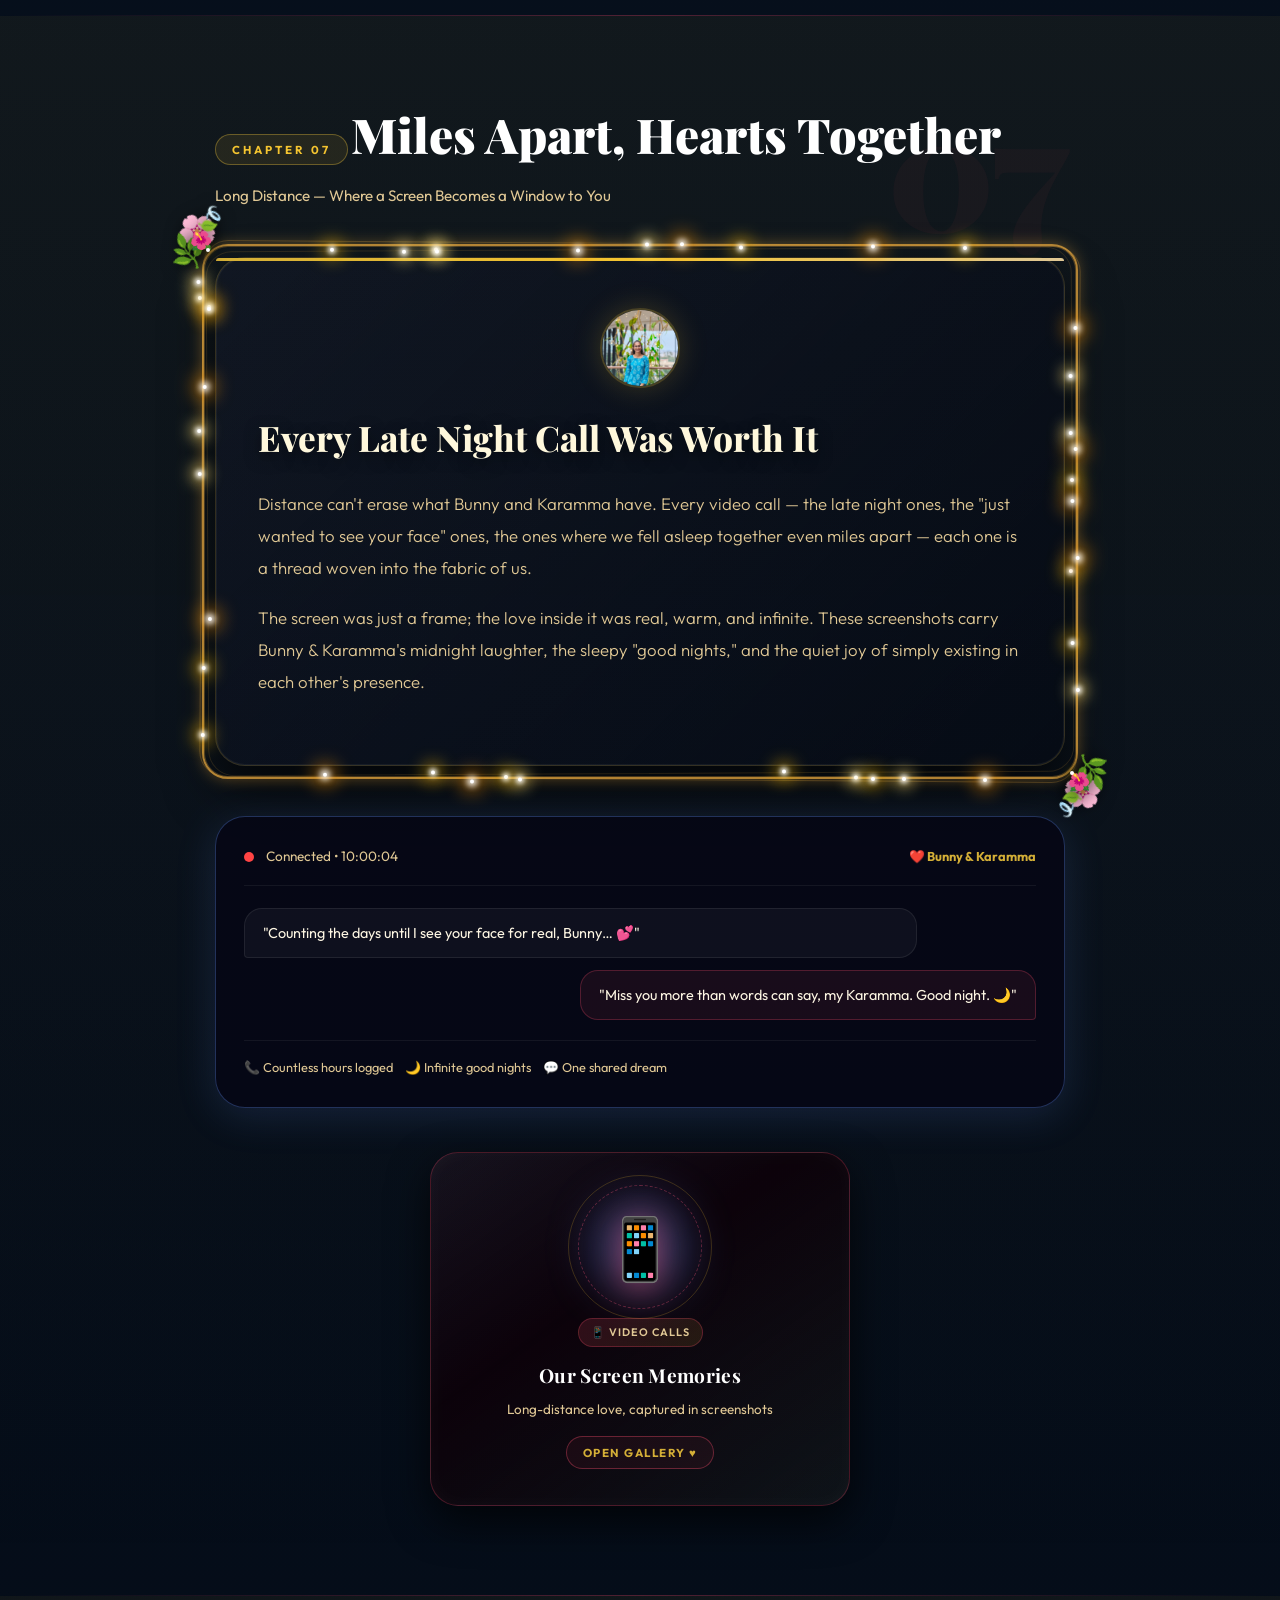
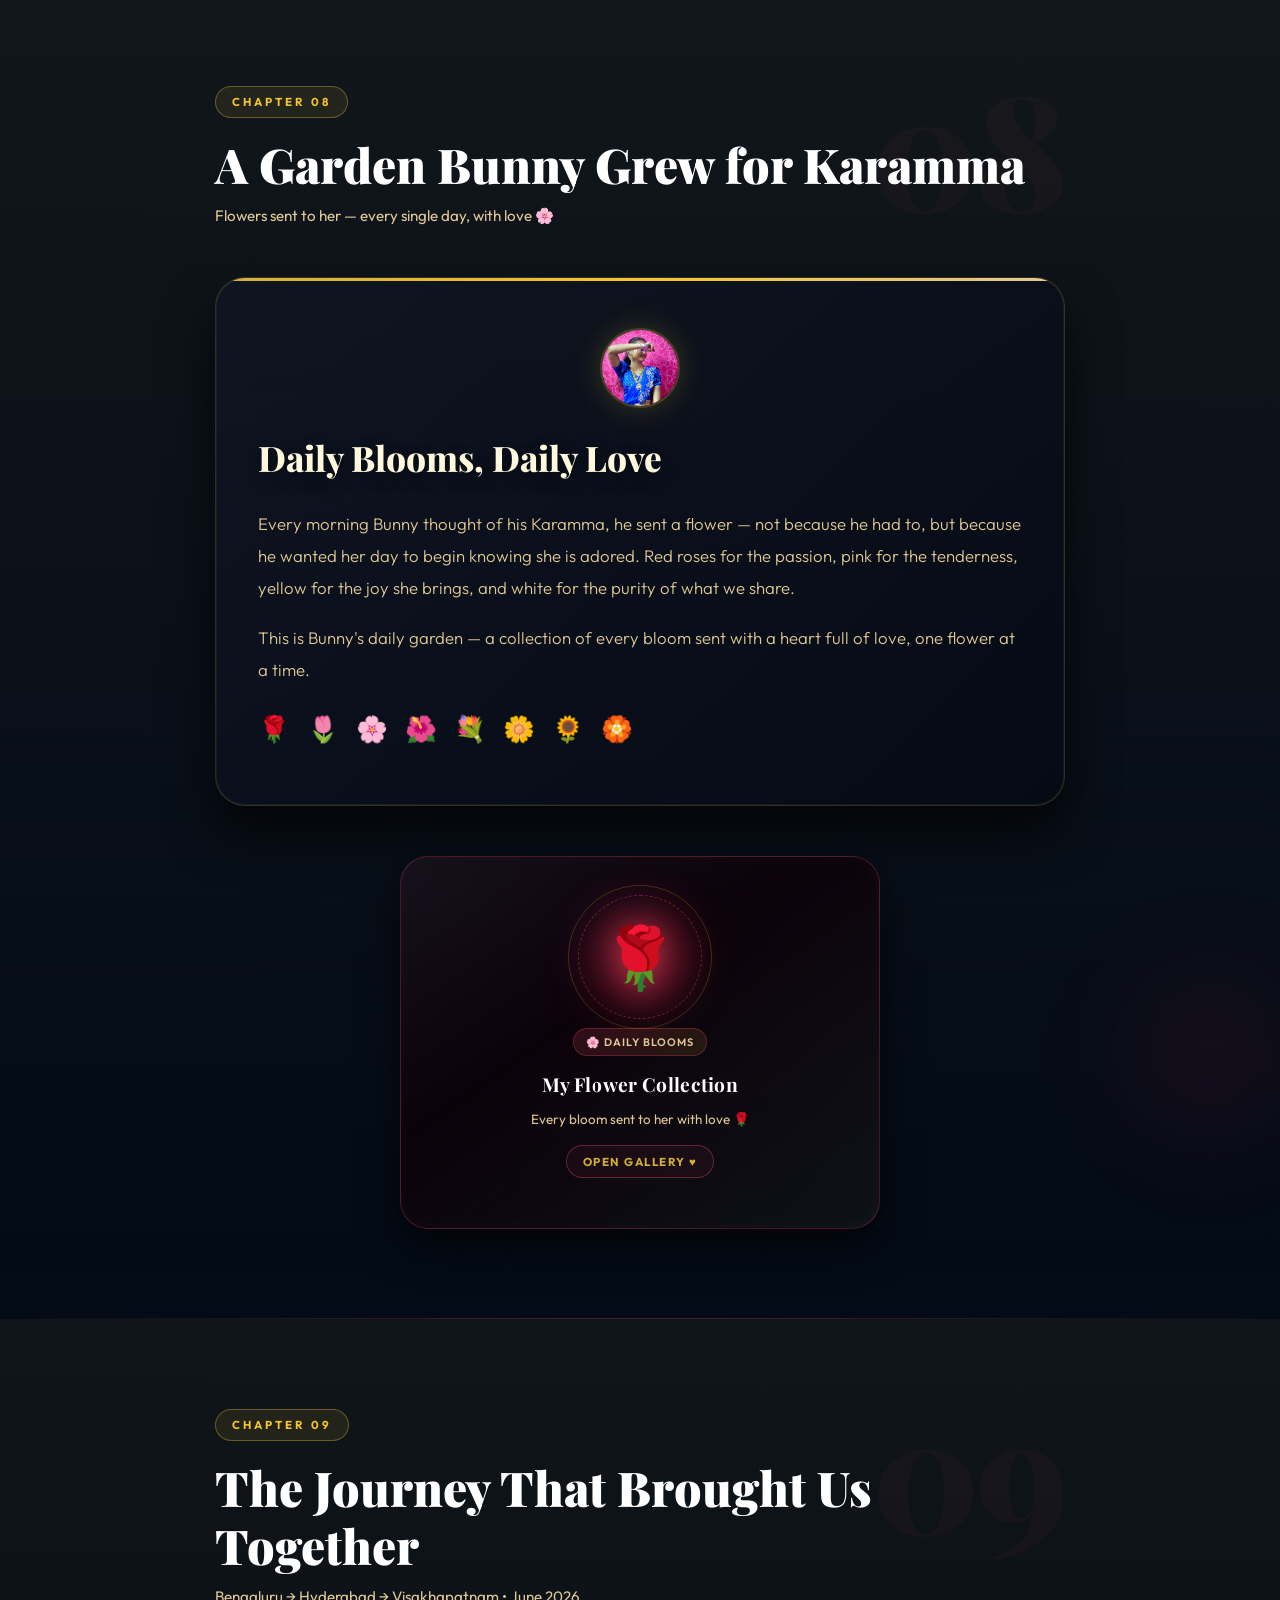
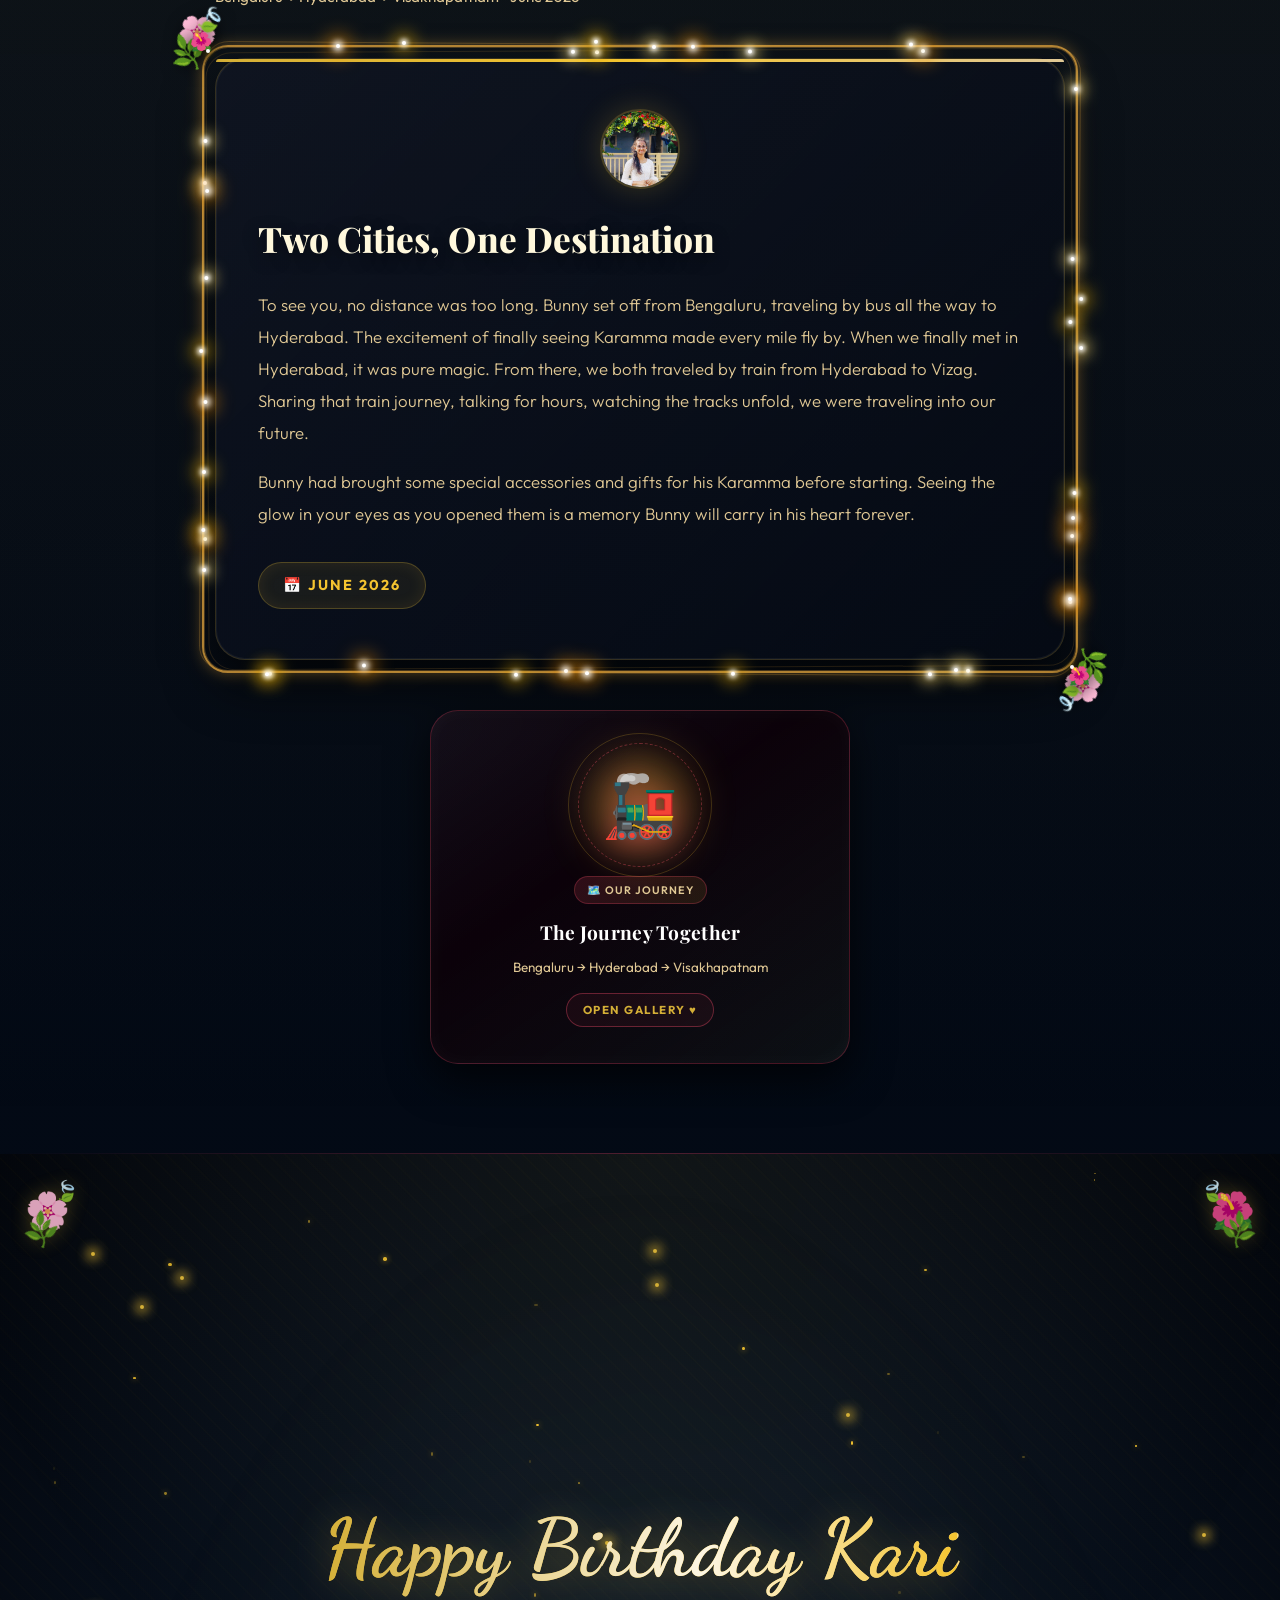
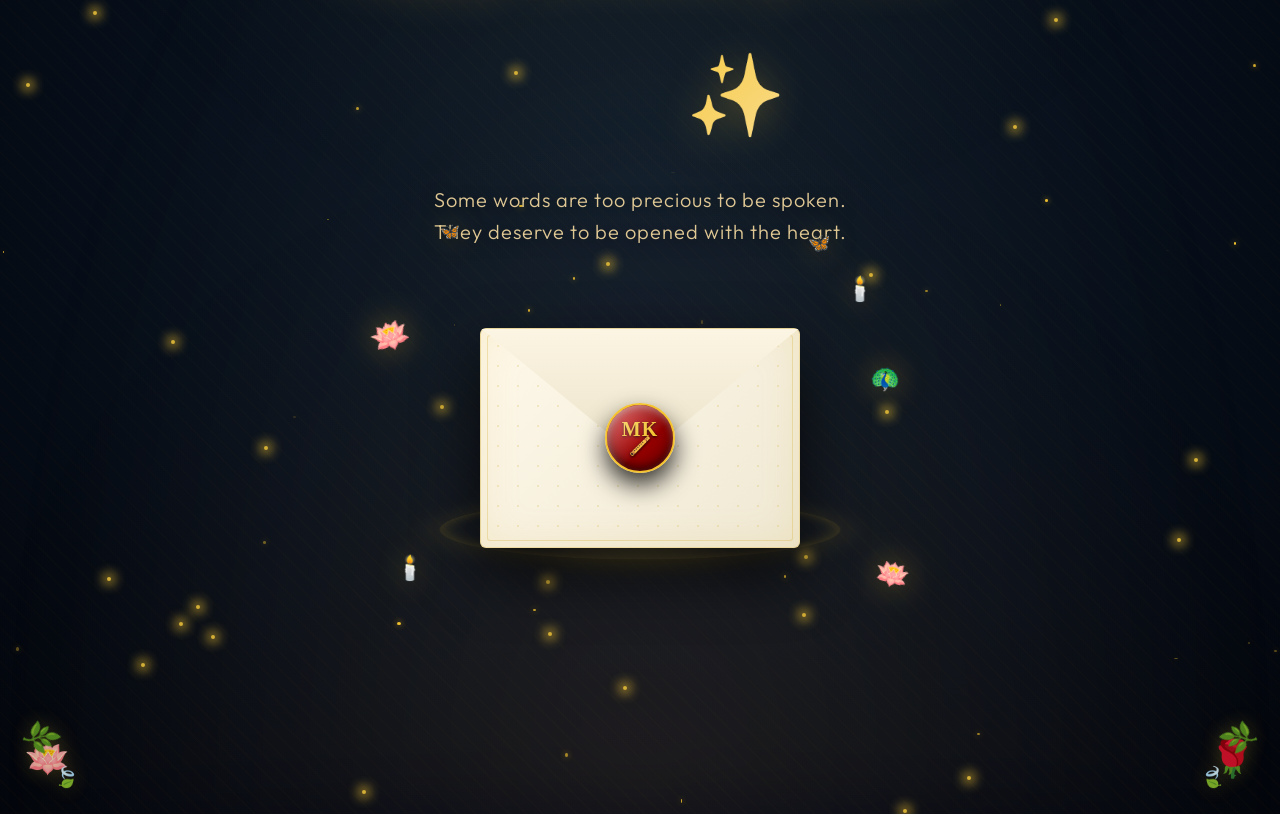
==== commit 5942260b: "feat(ui): redesign chapters hero section for maximum elegance and grand aesthetic" ====
--- a/chapters.html
+++ b/chapters.html
@@ -304,31 +304,35 @@
 
     <main>
 
-        <!-- ===== HERO SECTION ===== -->
+        <!-- ===== HERO SECTION (GRAND UPGRADE) ===== -->
         <section id="hero" class="hero-section">
             <div class="balloons-container" id="balloons"></div>
             <div class="hero-content">
                 <div class="birthday-badge reveal-up">
-                    <span>👑</span> Happy Birthday, My Karamma <span>👑</span>
-                </div>
-
-                <!-- 3D Stacked Gallery for Top Images -->
-                <div class="hero-stacked-gallery reveal-up" id="hero-stack">
-                    <img src="photos/top-images/WhatsApp_Image_2026-07-04_at_12.17.14_PM.jpeg" alt="Top Image 1"
-                        class="stack-photo">
-                    <img src="photos/new_uploads/media__1785662456012.jpg" alt="Top Image 4" class="stack-photo">
-                    <img src="photos/top-images/WhatsApp_Image_2026-07-04_at_12.17.40_PM.jpeg" alt="Top Image 2"
-                        class="stack-photo">
-                    <img src="photos/top-images/WhatsApp_Image_2026-07-04_at_12.18.07_PM.jpeg" alt="Top Image 3"
-                        class="stack-photo">
-                </div>
-
+                    <span class="badge-icon">👑</span> Happy Birthday, My Karamma <span class="badge-icon">👑</span>
+                </div>
+
+                <!-- Grand Divine Photo Arch -->
+                <div class="divine-arch-wrapper reveal-up">
+                    <div class="divine-glow"></div>
+                    <div class="hero-stacked-gallery" id="hero-stack">
+                        <img src="photos/top-images/WhatsApp_Image_2026-07-04_at_12.17.14_PM.jpeg" alt="Top Image 1"
+                            class="stack-photo">
+                        <img src="photos/new_uploads/media__1785662456012.jpg" alt="Top Image 4" class="stack-photo">
+                        <img src="photos/top-images/WhatsApp_Image_2026-07-04_at_12.17.40_PM.jpeg" alt="Top Image 2"
+                            class="stack-photo">
+                        <img src="photos/top-images/WhatsApp_Image_2026-07-04_at_12.18.07_PM.jpeg" alt="Top Image 3"
+                            class="stack-photo">
+                    </div>
+                </div>
+
+                <div class="hero-cursive-subtitle reveal-up">A Celestial Journey of Love</div>
                 <h1 class="hero-title reveal-up">
                     <span class="gradient-text">The World Is</span><br>
                     <span class="gradient-text-2">Better With You</span>
                 </h1>
                 <p class="hero-subtitle reveal-up">
-                    A digital treasure box of Bunny & Karamma's most beautiful memories — every first, every laugh,
+                    A celestial treasure box of Bunny & Karamma's most beautiful memories — every first, every laugh,
                     every mile between us, and every heartbeat that belongs to you.
                 </p>
 
--- a/chapters_style.css
+++ b/chapters_style.css
@@ -289,7 +289,7 @@
     cursor: pointer;
 }
 
-/* ===== HERO SECTION ===== */
+/* ===== HERO SECTION (ULTRA PREMIUM) ===== */
 .hero-section {
     min-height: 100vh;
     display: flex;
@@ -298,7 +298,8 @@
     text-align: center;
     position: relative;
     overflow: hidden;
-    padding: 100px 24px 60px;
+    padding: 140px 24px 80px;
+    background: radial-gradient(ellipse at top center, rgba(30,10,25,1) 0%, var(--bg) 100%);
 }
 
 .hero-section::before {
@@ -306,71 +307,118 @@
     position: absolute;
     inset: 0;
     background:
-        radial-gradient(ellipse at 30% 50%, rgba(255, 77, 109, 0.15) 0%, transparent 60%),
-        radial-gradient(ellipse at 70% 50%, rgba(199, 125, 255, 0.1) 0%, transparent 60%);
+        radial-gradient(ellipse at 50% 30%, rgba(212, 175, 55, 0.15) 0%, transparent 50%),
+        radial-gradient(ellipse at 50% 100%, rgba(255, 77, 109, 0.08) 0%, transparent 60%);
+    pointer-events: none;
+    z-index: 0;
 }
 
 .hero-content {
     position: relative;
     z-index: 2;
-    max-width: 700px;
+    max-width: 800px;
+    width: 100%;
 }
 
 .birthday-badge {
+    position: relative;
     display: inline-flex;
     align-items: center;
     gap: 12px;
-    padding: 10px 28px;
-    background: rgba(212, 175, 55, 0.08);
-    border: 1px solid rgba(212, 175, 55, 0.3);
+    padding: 12px 35px;
+    background: linear-gradient(135deg, rgba(20,25,45,0.7), rgba(10,12,20,0.9));
+    border: 1px solid rgba(212, 175, 55, 0.6);
     border-radius: 100px;
-    font-size: 0.95rem;
-    font-weight: 700;
-    letter-spacing: 2px;
+    font-size: 1.05rem;
+    font-weight: 800;
+    letter-spacing: 3px;
     color: var(--gold-lt);
     text-transform: uppercase;
-    margin-bottom: 34px;
-    animation: pulse-border 3s ease infinite;
-    backdrop-filter: blur(10px);
-    box-shadow: 0 10px 30px rgba(212, 175, 55, 0.15), inset 0 0 15px rgba(212, 175, 55, 0.1);
-}
-
-@keyframes pulse-border {
-    0%, 100% {
-        box-shadow: 0 10px 30px rgba(212, 175, 55, 0.15), inset 0 0 15px rgba(212, 175, 55, 0.1);
-        border-color: rgba(212, 175, 55, 0.3);
-    }
-    50% {
-        box-shadow: 0 15px 40px rgba(212, 175, 55, 0.3), inset 0 0 25px rgba(212, 175, 55, 0.2);
-        border-color: rgba(212, 175, 55, 0.7);
-    }
+    margin-bottom: 50px;
+    backdrop-filter: blur(20px);
+    box-shadow: 0 15px 35px rgba(0,0,0,0.8), 0 0 25px rgba(212, 175, 55, 0.2), inset 0 0 15px rgba(212, 175, 55, 0.15);
+    overflow: hidden;
+}
+
+.birthday-badge::after {
+    content: '';
+    position: absolute;
+    top: 0; left: -100%;
+    width: 60%; height: 100%;
+    background: linear-gradient(90deg, transparent, rgba(255,255,255,0.3), transparent);
+    animation: gold-sweep 3s ease infinite;
+    pointer-events: none;
+}
+
+@keyframes gold-sweep {
+    0% { left: -100%; }
+    40%, 100% { left: 200%; }
+}
+
+/* Divine Photo Arch Wrapper */
+.divine-arch-wrapper {
+    position: relative;
+    margin: 0 auto 50px;
+    width: 290px;
+    height: 380px;
+}
+
+.divine-glow {
+    position: absolute;
+    inset: -50px;
+    background: radial-gradient(circle, rgba(212, 175, 55, 0.25) 0%, transparent 70%);
+    border-radius: 50%;
+    z-index: 0;
+    filter: blur(25px);
+    animation: pulse-divine 4s ease-in-out infinite;
+}
+
+@keyframes pulse-divine {
+    0%, 100% { transform: scale(1); opacity: 0.8; }
+    50% { transform: scale(1.15); opacity: 1; }
+}
+
+.hero-cursive-subtitle {
+    font-family: var(--font-d);
+    font-size: 2.5rem;
+    color: var(--rose);
+    margin-bottom: -15px;
+    z-index: 3;
+    position: relative;
+    text-shadow: 0 5px 15px rgba(0,0,0,0.6);
+    background: linear-gradient(90deg, #FDF6E3, #D4AF37);
+    -webkit-background-clip: text;
+    background-clip: text;
+    -webkit-text-fill-color: transparent;
 }
 
 .hero-title {
     font-family: var(--font-h);
-    font-size: clamp(3rem, 10vw, 5.8rem);
+    font-size: clamp(3.5rem, 11vw, 7.5rem);
     line-height: 1.05;
     margin-bottom: 24px;
     font-weight: 900;
-    text-shadow: 0 10px 30px rgba(0,0,0,0.8);
+    text-shadow: 0 15px 40px rgba(0,0,0,0.9);
+    position: relative;
+    z-index: 4;
 }
 
 .gradient-text {
-    display: block;
-    background: linear-gradient(180deg, #FFFFFF 0%, #FAFAF4 40%, var(--lilac) 100%);
+    display: inline-block;
+    background: linear-gradient(180deg, #FFFFFF 0%, #FAFAF4 50%, var(--lilac) 100%);
     -webkit-background-clip: text;
     background-clip: text;
     -webkit-text-fill-color: transparent;
-    filter: drop-shadow(0 2px 10px rgba(255,255,255,0.1));
+    filter: drop-shadow(0 5px 15px rgba(255,255,255,0.15));
 }
 
 .gradient-text-2 {
-    display: block;
-    background: linear-gradient(to right, var(--gold-lt), var(--gold), var(--rose));
+    display: inline-block;
+    background: linear-gradient(to right, #FFFDF2, var(--gold), var(--rose));
     -webkit-background-clip: text;
     background-clip: text;
     -webkit-text-fill-color: transparent;
-    filter: drop-shadow(0 5px 25px rgba(244,196,48,0.3));
+    filter: drop-shadow(0 10px 35px rgba(244,196,48,0.4));
 }
 
 .hero-subtitle {
@@ -1760,24 +1808,31 @@
 
 /* ===== NEW STYLES: HERO IMAGE ROW ===== */
 .hero-stacked-gallery {
-    position: relative;
-    width: 260px;
-    height: 340px;
-    margin: 0 auto 50px;
+    position: absolute;
+    inset: 0;
+    margin: 0;
+    pointer-events: none;
+    z-index: 2;
+    animation: celestial-float 5s ease-in-out infinite;
+}
+
+@keyframes celestial-float {
+    0%, 100% { transform: translateY(0px) rotate(0deg); }
+    50% { transform: translateY(-12px) rotate(1deg); }
 }
 
 .stack-photo {
     position: absolute;
-    top: 0;
-    left: 0;
-    right: 0;
-    bottom: 0;
-    width: 100%;
-    height: 100%;
+    width: 270px;
+    height: 360px;
+    left: 50%;
+    top: 50%;
+    margin-left: -135px;
+    margin-top: -180px;
+    border-radius: var(--r-md);
     object-fit: cover;
-    border-radius: var(--r-md);
-    border: 1px solid rgba(212, 175, 55, 0.4);
-    box-shadow: 0 15px 40px rgba(0, 0, 0, 0.6), inset 0 0 15px rgba(255, 255, 255, 0.05);
+    box-shadow: 0 25px 45px rgba(0,0,0,0.8), 0 0 30px rgba(244, 196, 48, 0.4);
+    border: 3px solid rgba(255,255,255,0.15);
     transition: all 0.7s cubic-bezier(0.25, 1, 0.5, 1);
 }
 
